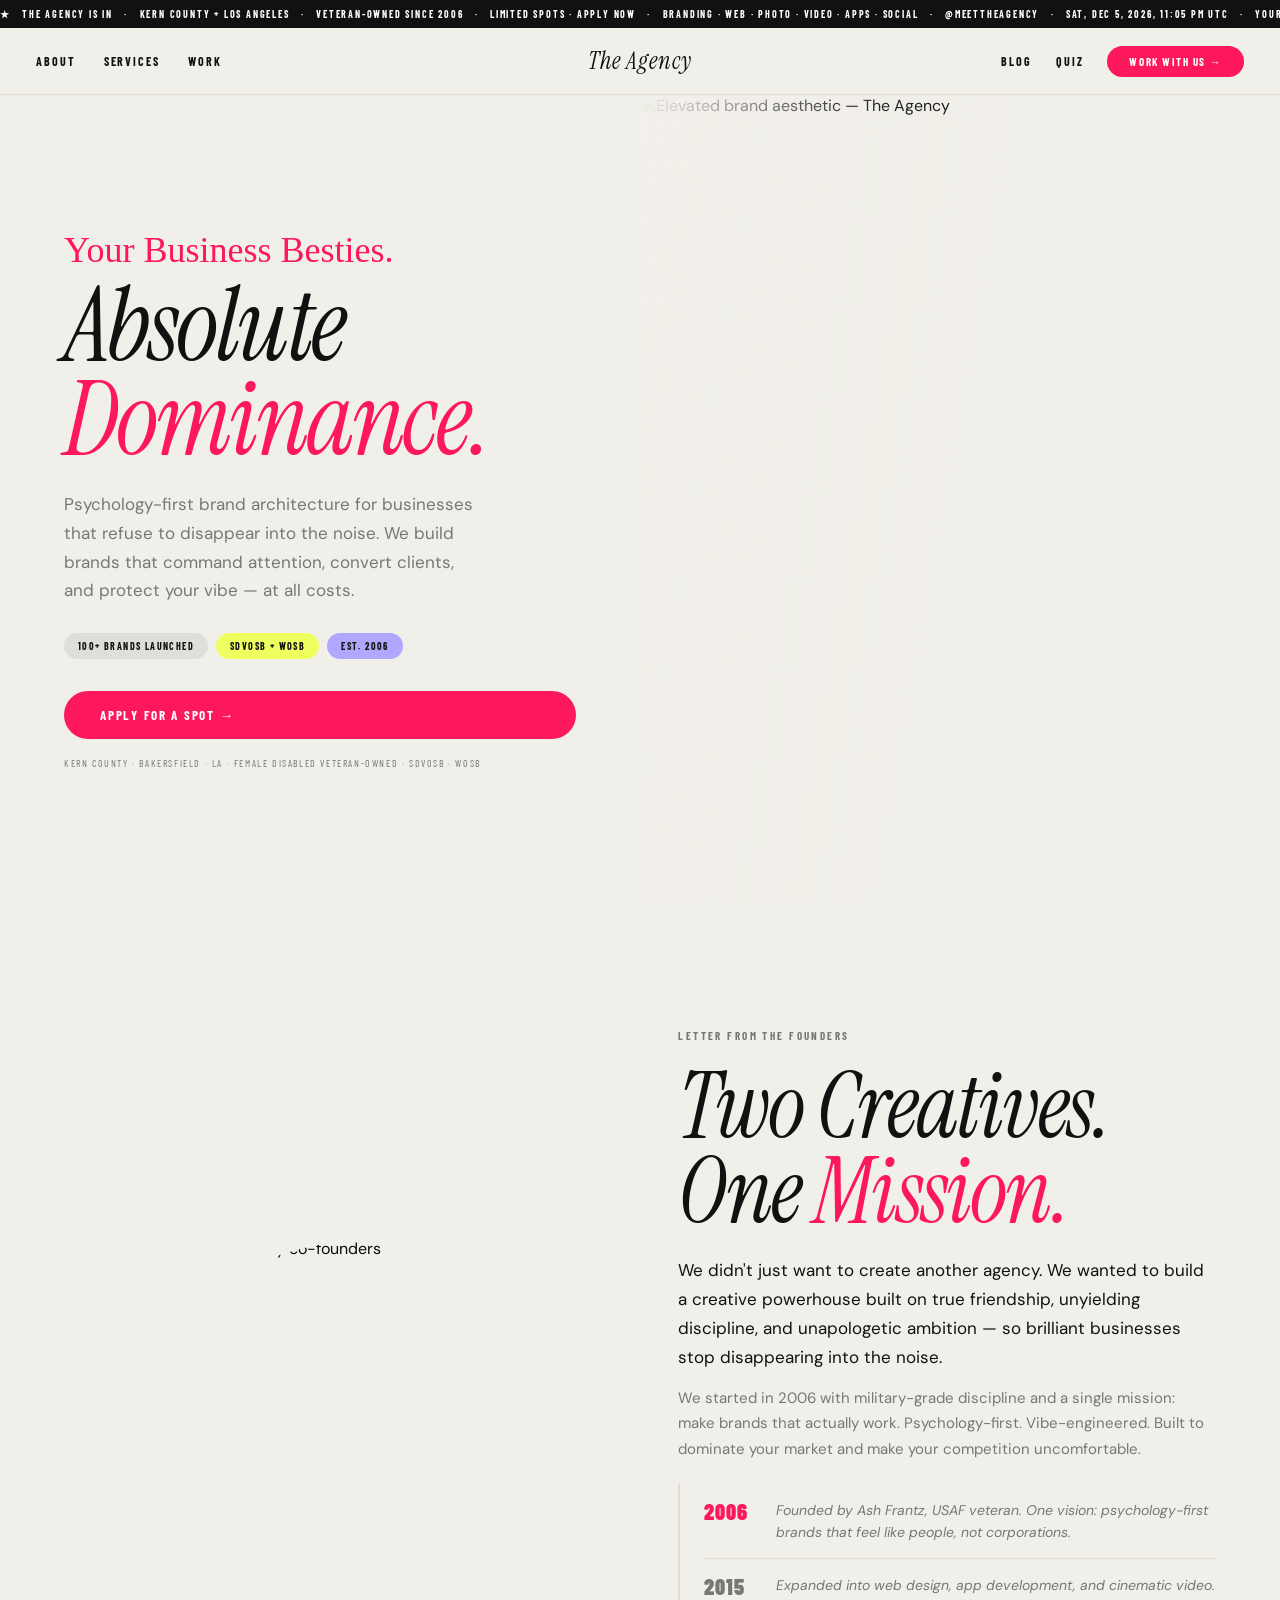
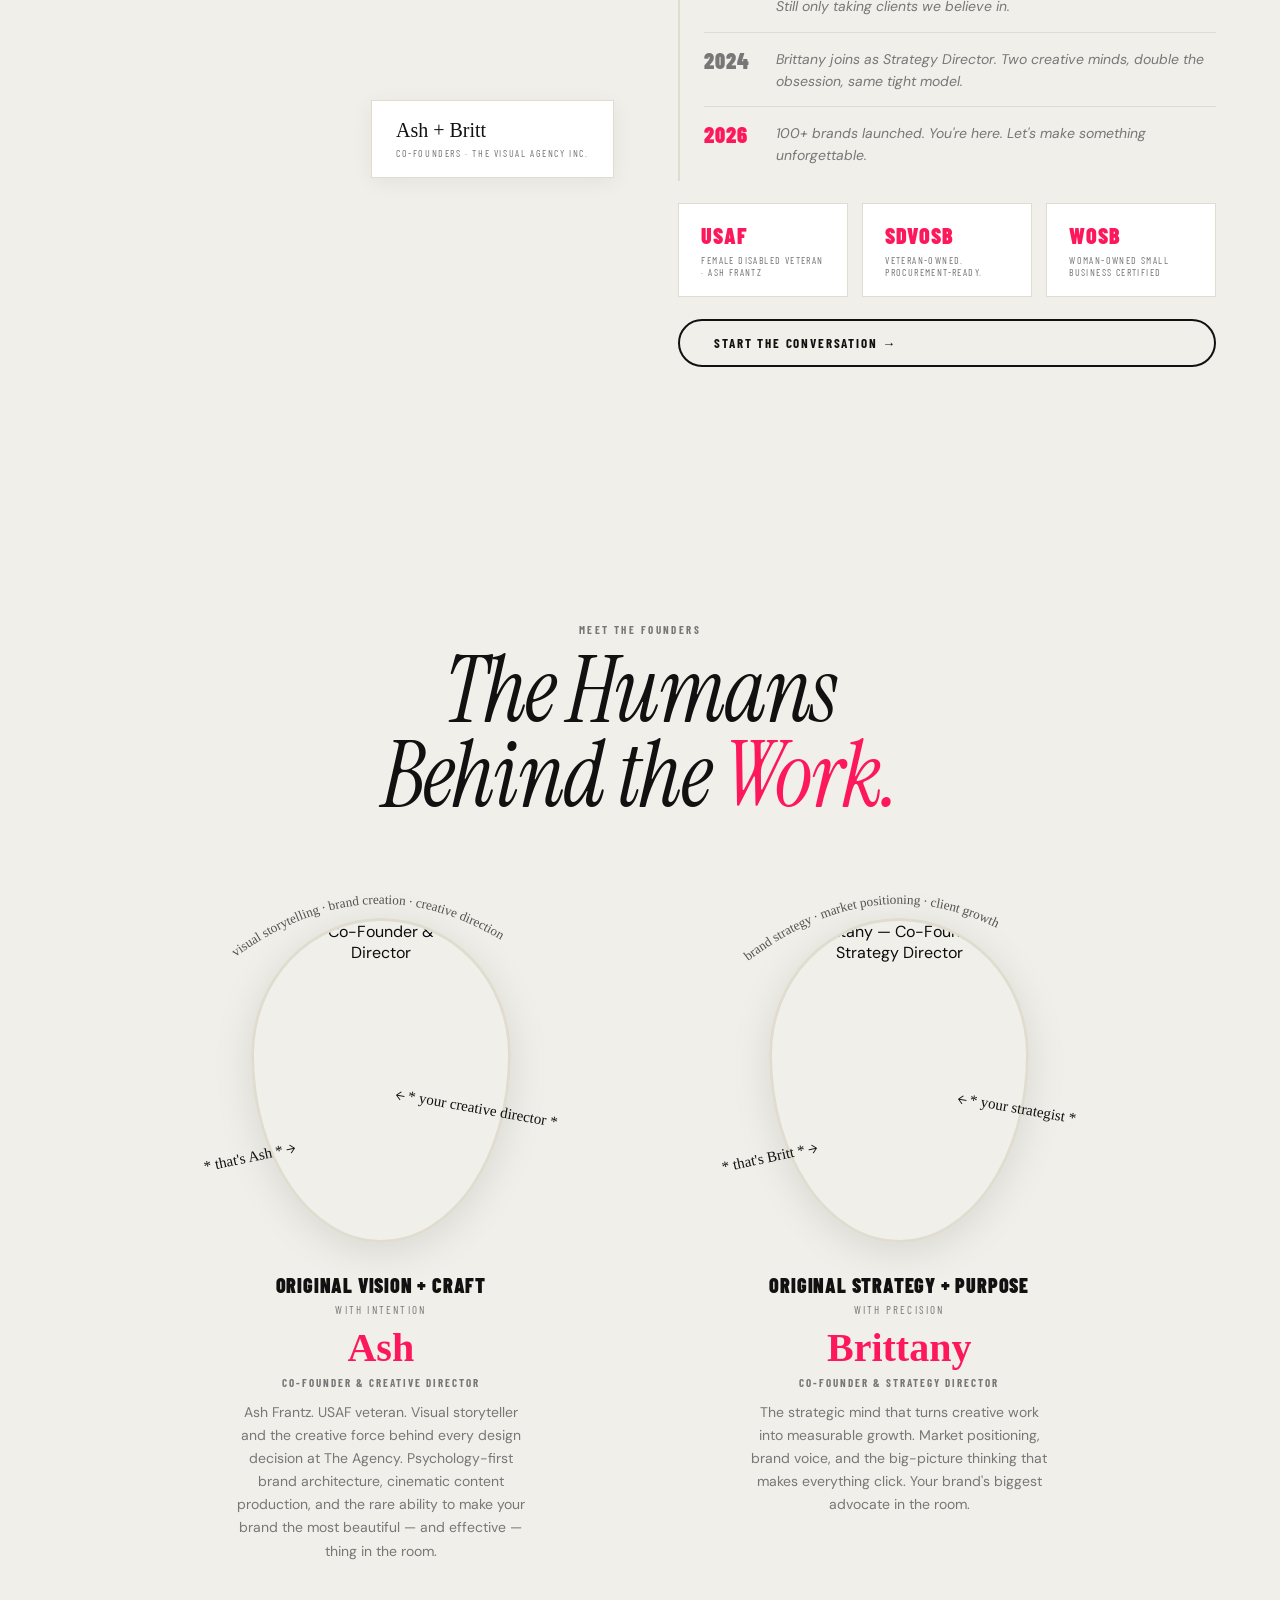
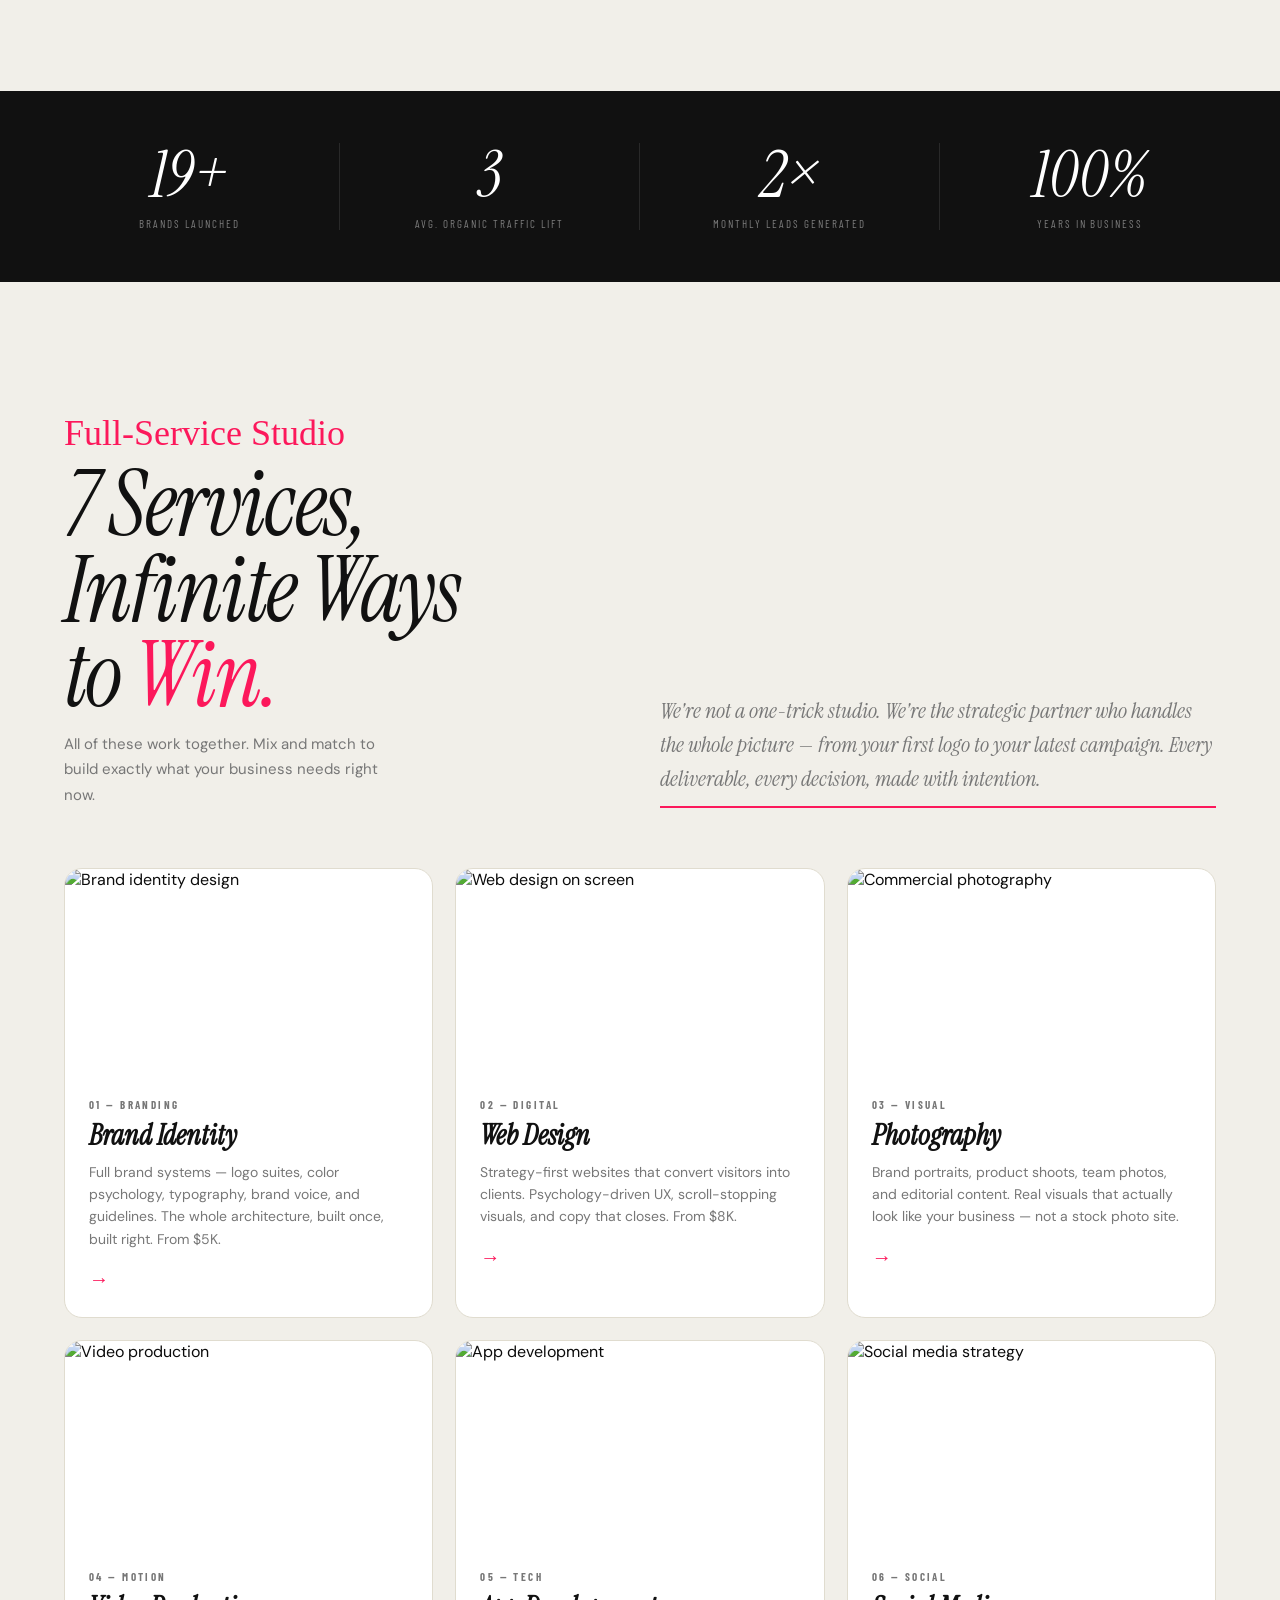
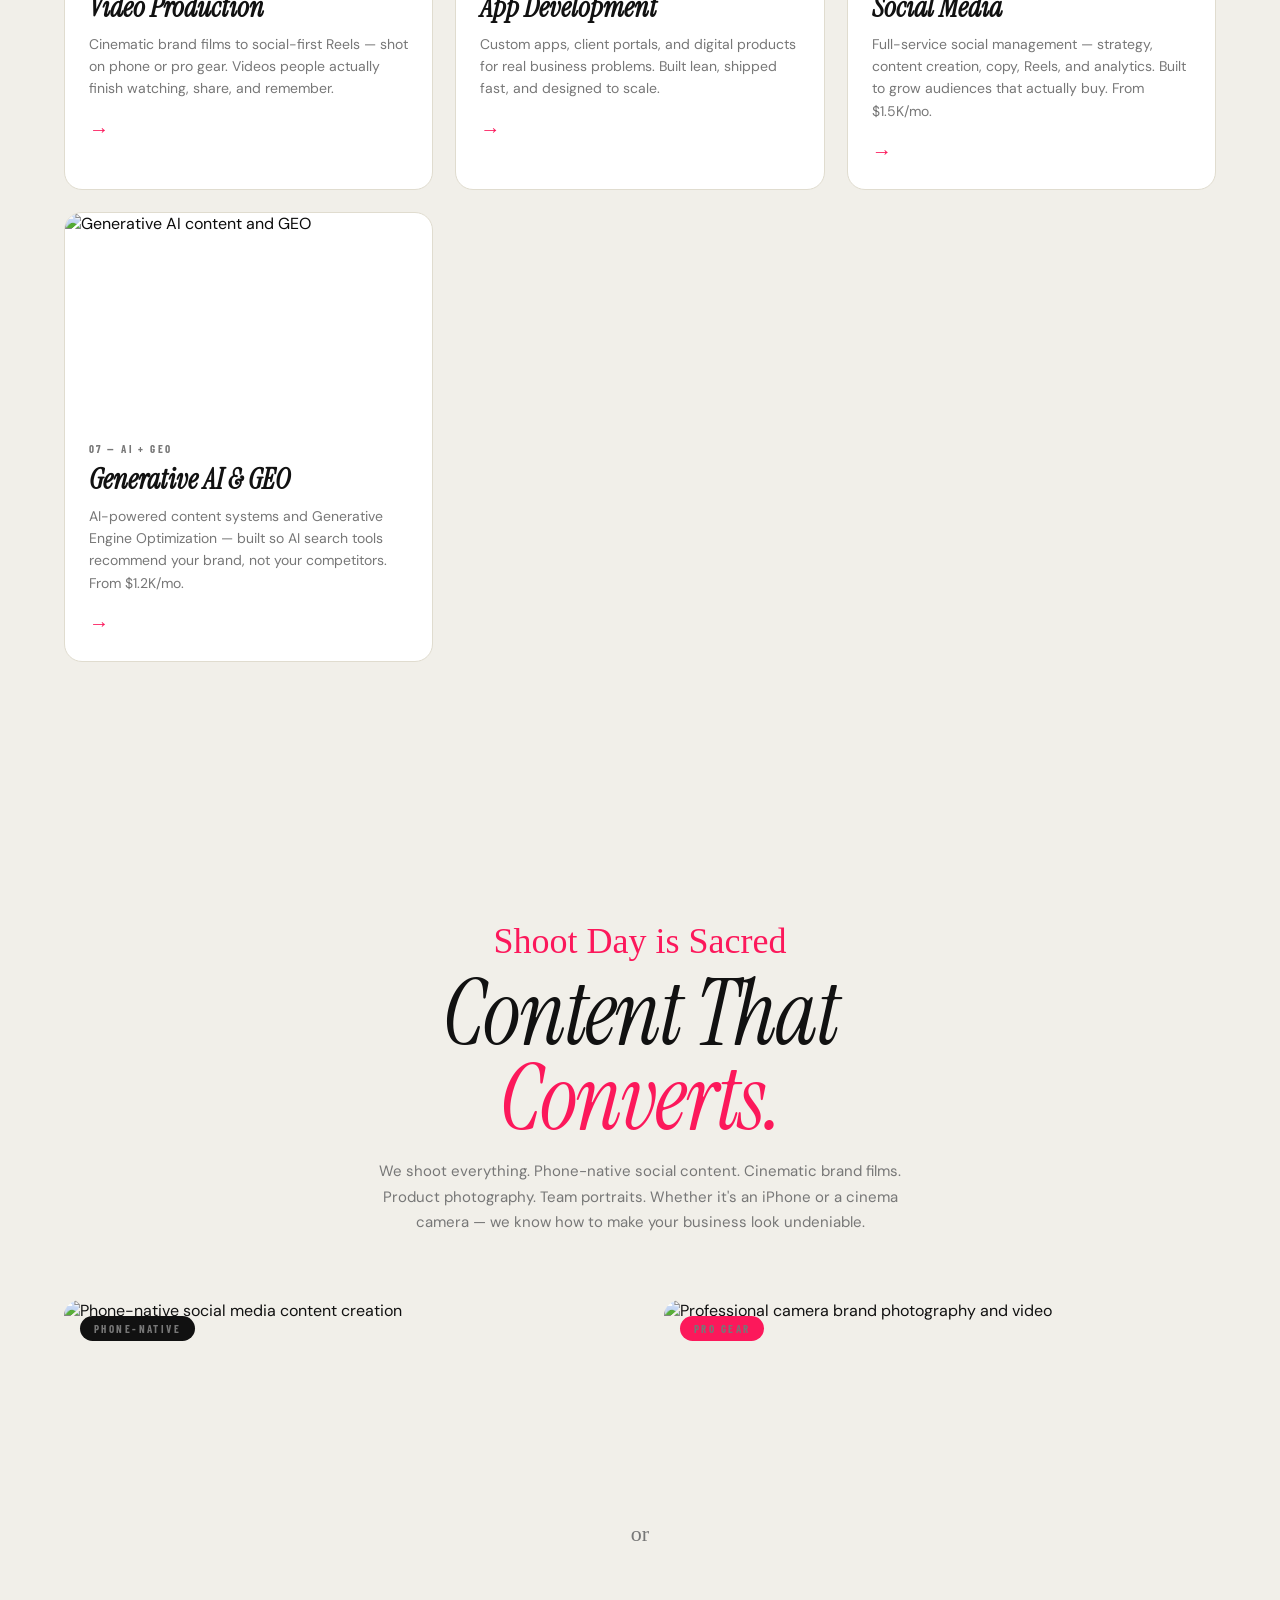
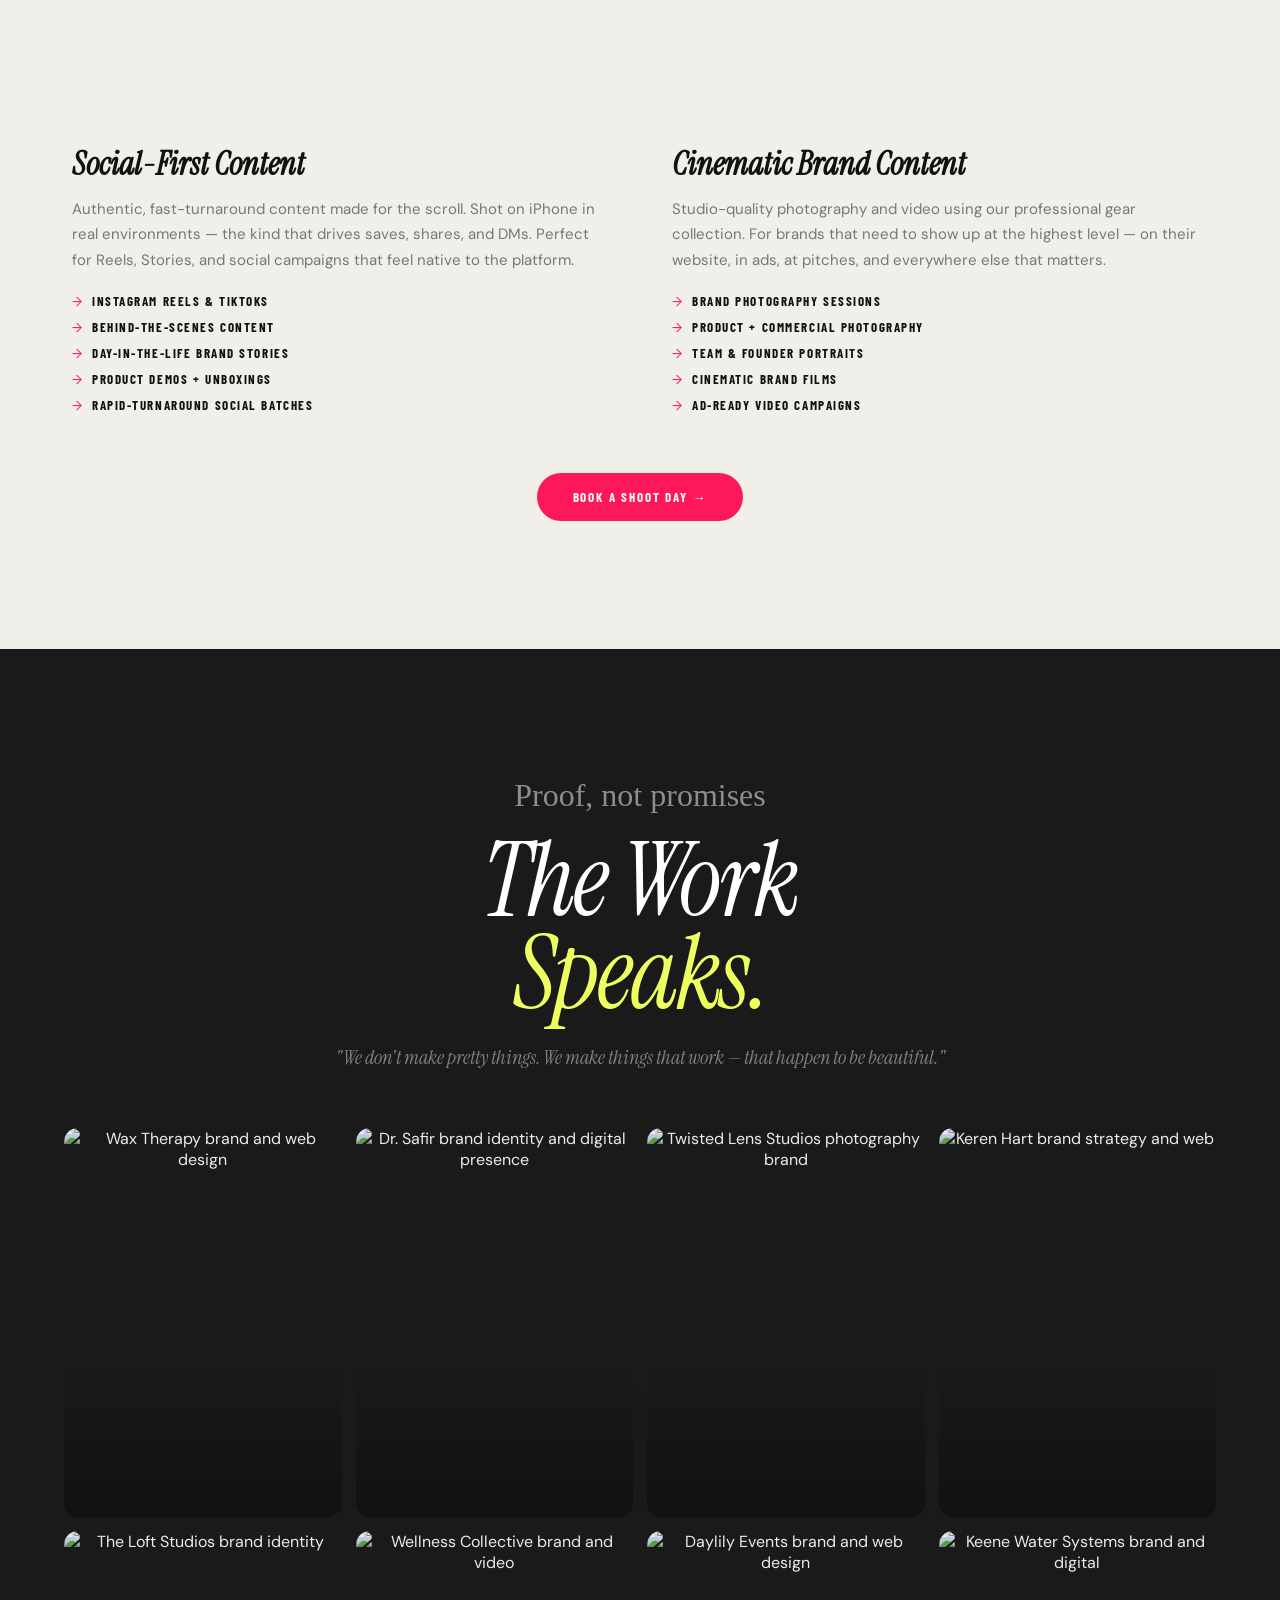
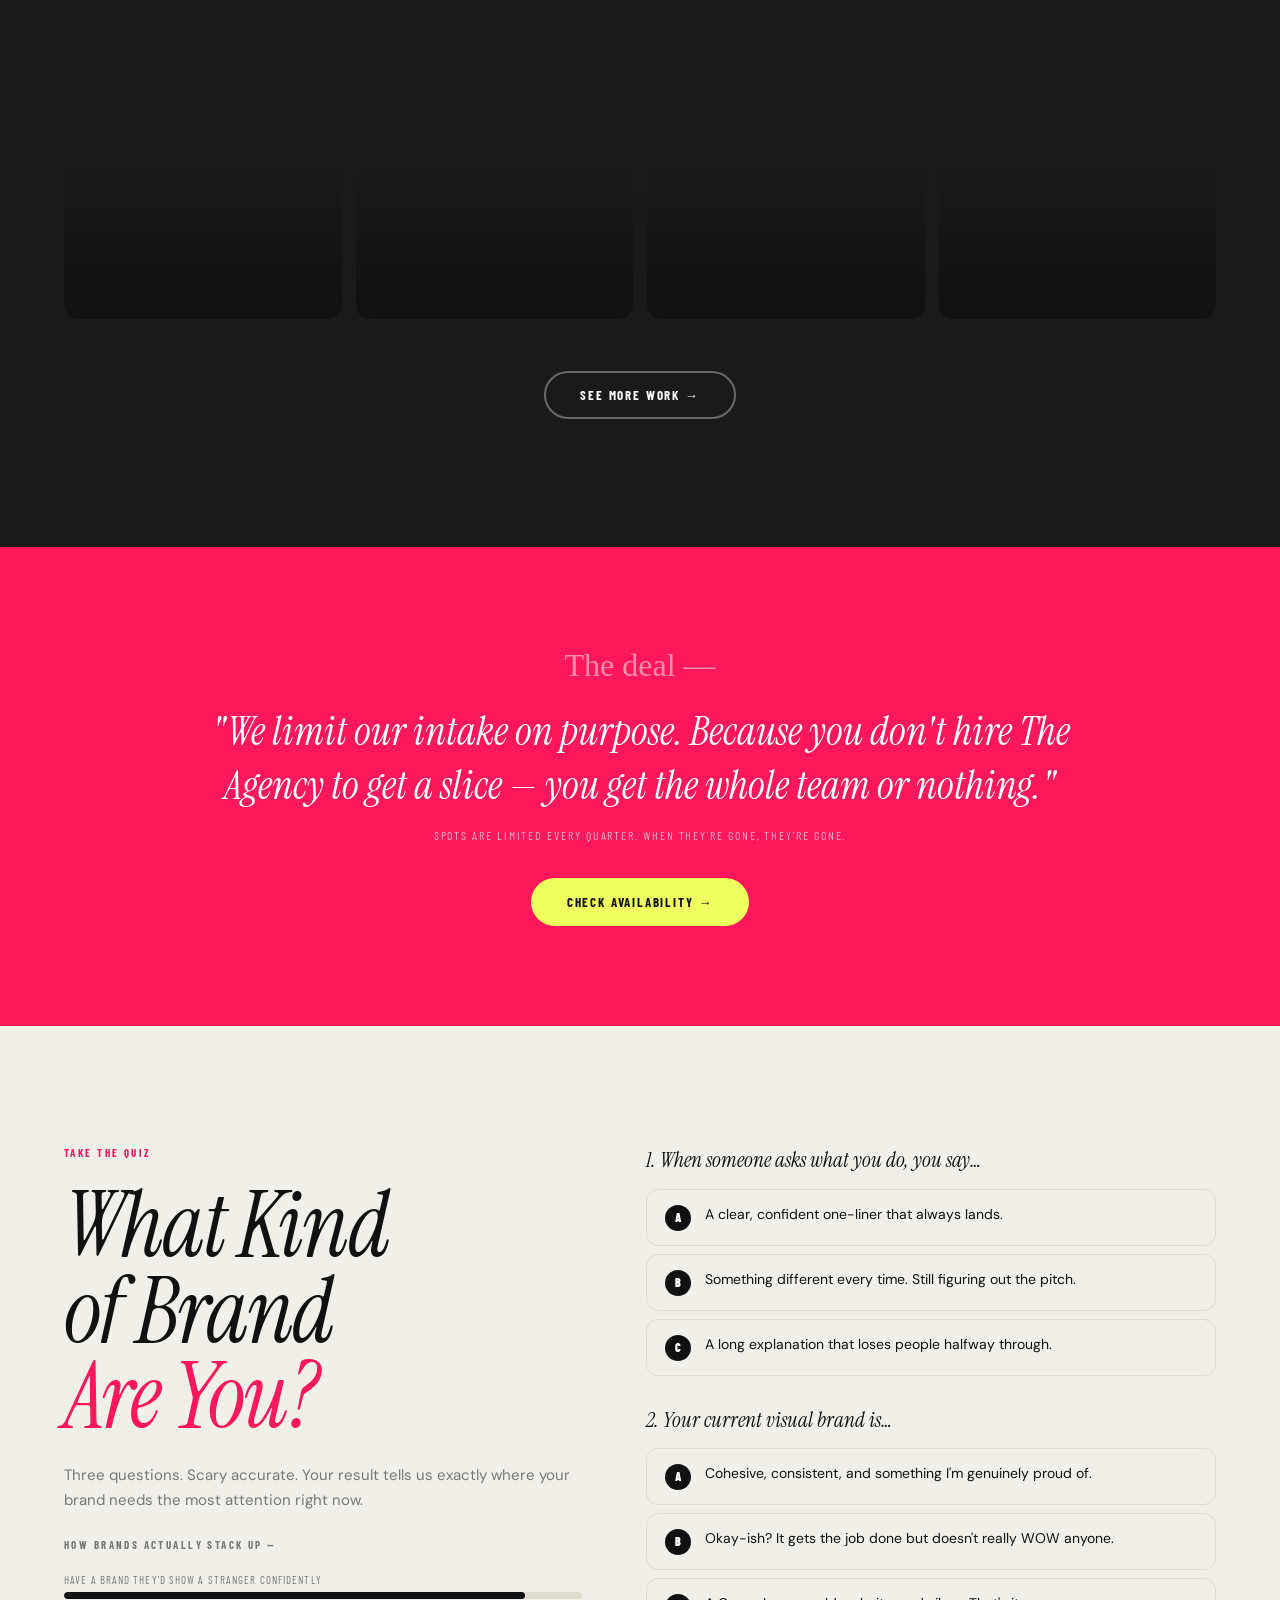
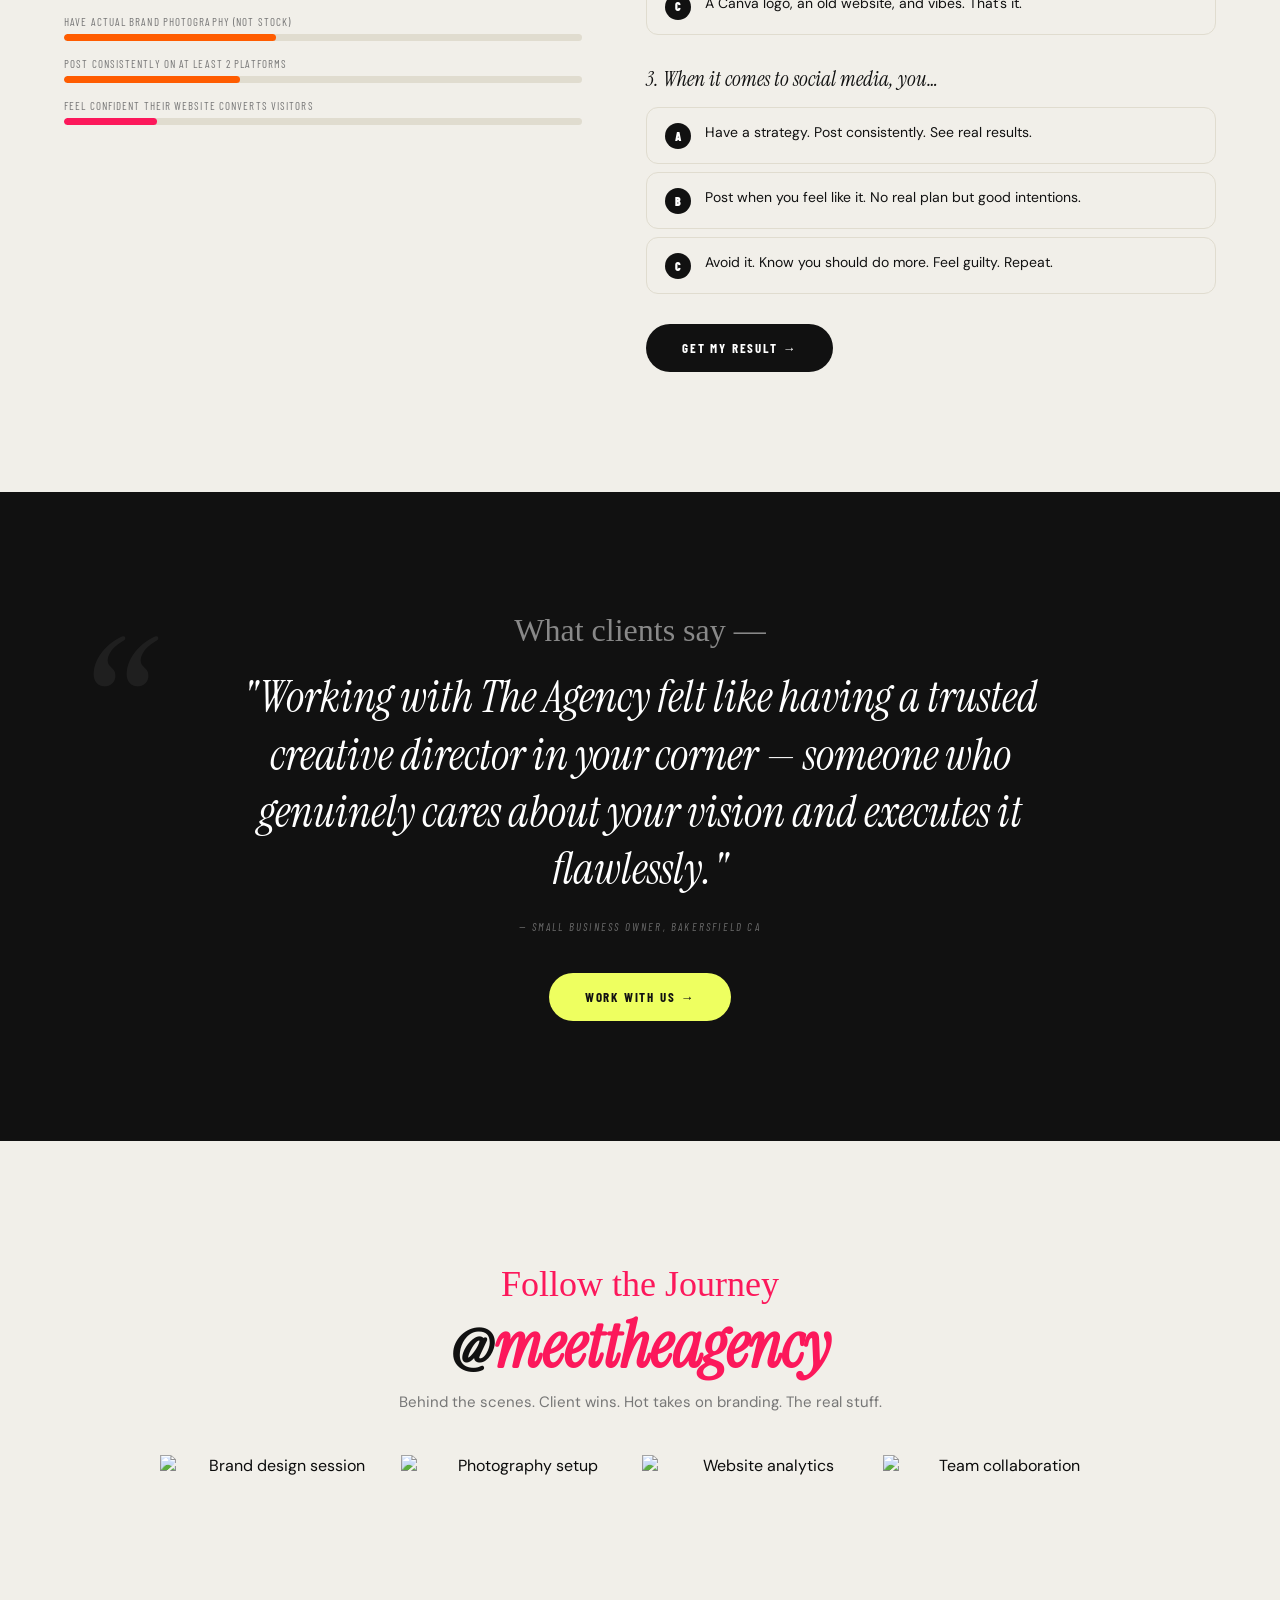
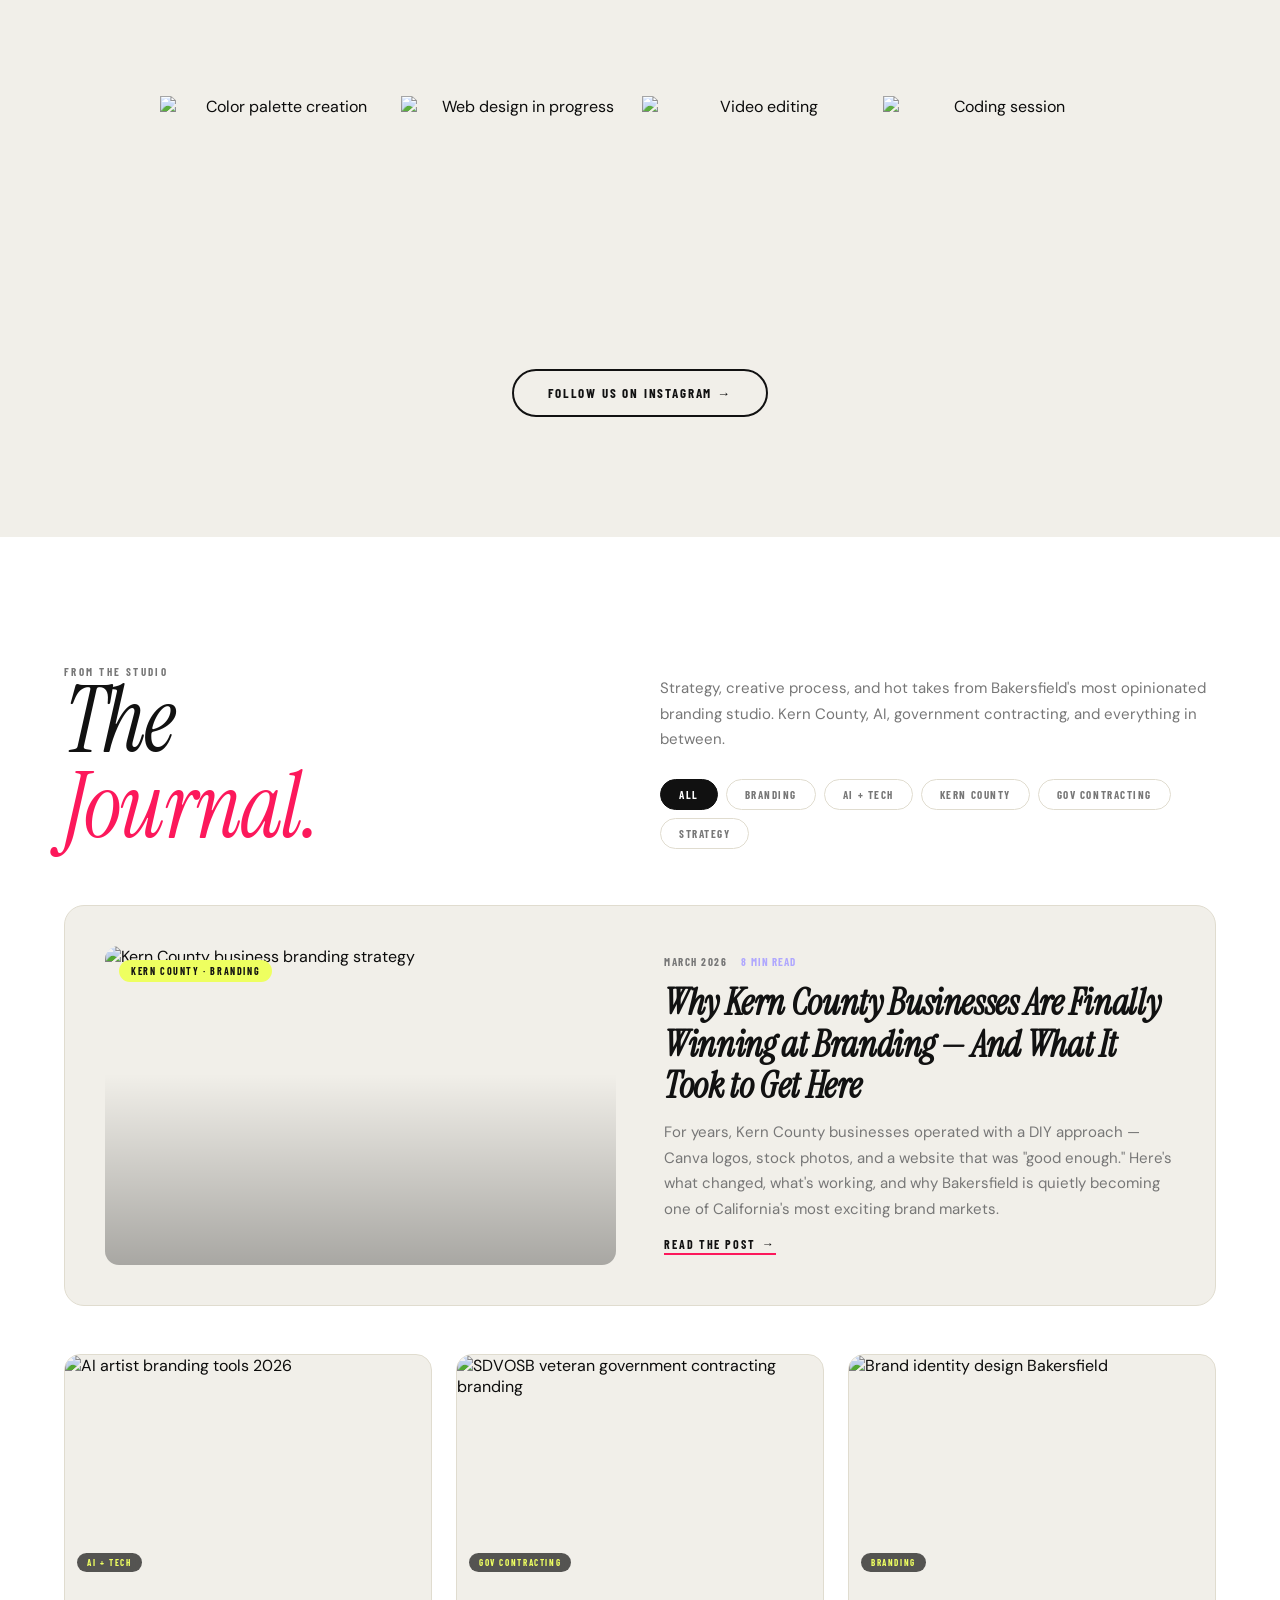
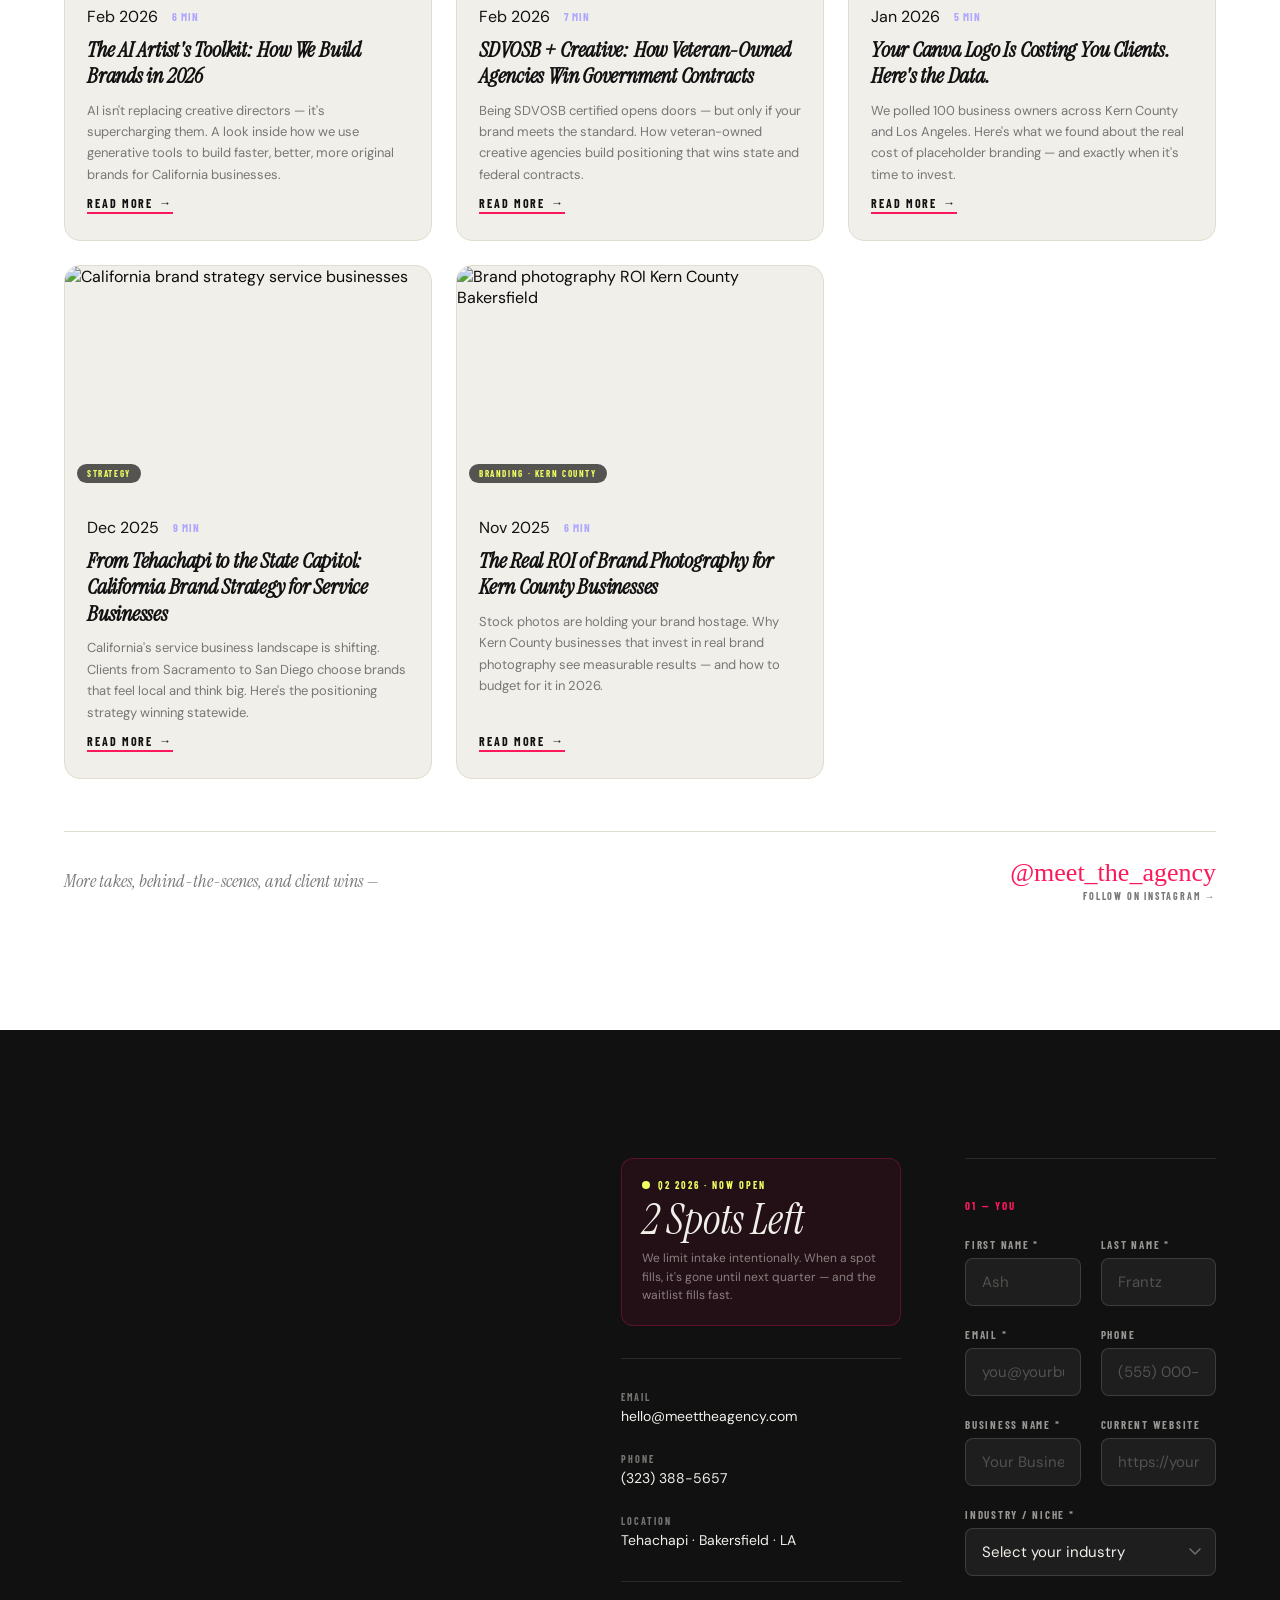
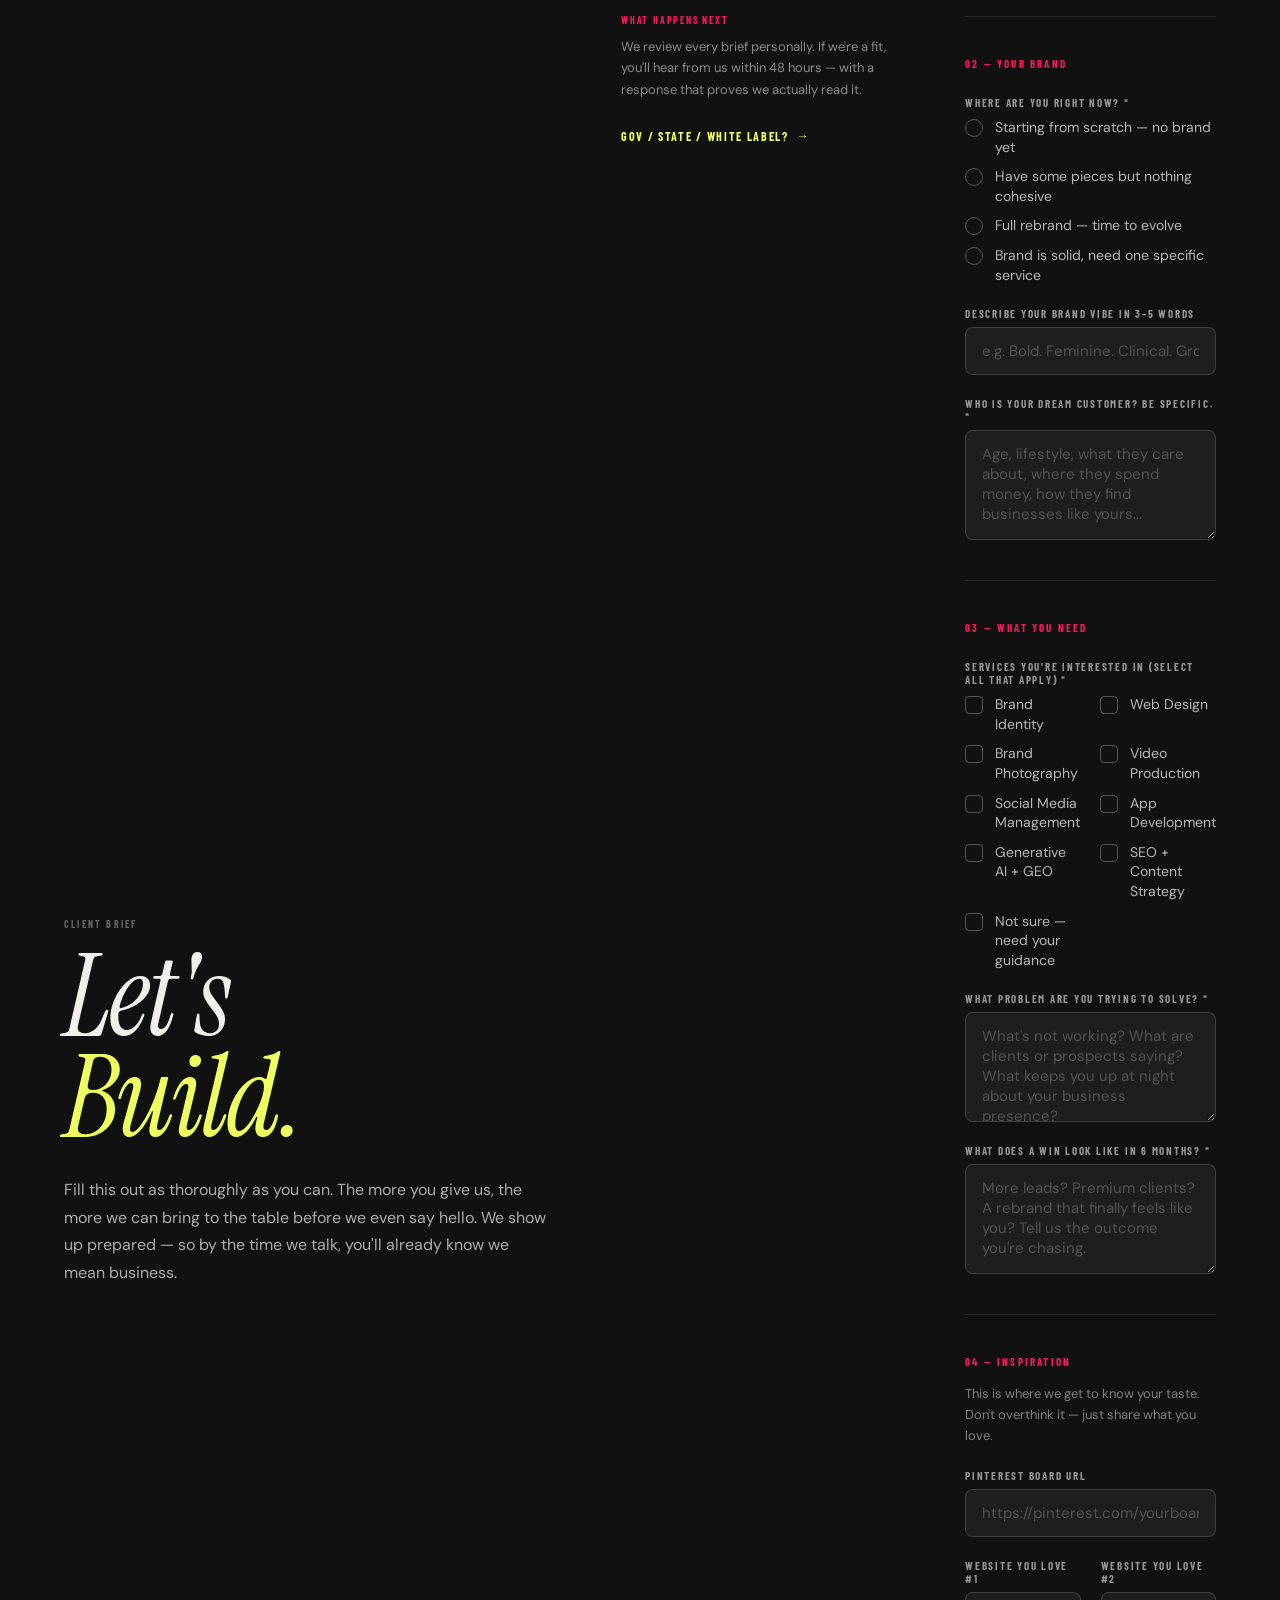
==== new-project/index.html @ 6e323f40 "Add client brief form, gov/partnership form, availability FOMO block - Full client brief form (5 sec" ====
<!DOCTYPE html>
<html lang="en">

<head>
    <meta charset="UTF-8">
    <meta name="viewport" content="width=device-width, initial-scale=1.0">
    <meta name="description"
        content="Bakersfield's top branding & marketing agency. Brand strategy, logo design, web design, SEO, AI content, social media & commercial photography for Kern County businesses. Female disabled veteran-owned.">
    <meta name="keywords"
        content="marketing agency Bakersfield, branding agency Bakersfield, web design Bakersfield, logo design Bakersfield, social media marketing Bakersfield, SEO company Bakersfield, AI marketing agency California, brand strategy consultant California, veteran owned business California, female veteran owned business Bakersfield">
    <meta name="author" content="The Agency Studio">
    <meta name="robots" content="index, follow, max-snippet:-1, max-image-preview:large, max-video-preview:-1">
    <meta name="theme-color" content="#FC185B">
    <meta name="geo.region" content="US-CA">
    <meta name="geo.placename" content="Bakersfield, California">
    <meta name="geo.position" content="35.1298;-118.4490">
    <meta name="ICBM" content="35.1298, -118.4490">
    <meta name="DC.title" content="The Agency - Branding & Marketing Agency Bakersfield Kern County CA">
    <meta name="DC.creator" content="The Visual Agency Inc.">
    <meta name="DC.subject" content="Branding, Marketing, Web Design, SEO, Photography, Video, App Development">
    <meta name="apple-mobile-web-app-capable" content="yes">
    <meta name="apple-mobile-web-app-status-bar-style" content="black-translucent">
    <meta name="format-detection" content="telephone=no">
    <link rel="canonical" href="https://meettheagency.com/">

    <!-- OPEN GRAPH -->
    <meta property="og:type" content="website">
    <meta property="og:title" content="The Agency | Bakersfield's #1 Branding, AI Marketing & Web Design Studio">
    <meta property="og:description"
        content="Bakersfield's premier branding agency. Brand strategy, web design, AI content, SEO & commercial production for Kern County businesses. Female disabled veteran-owned.">
    <meta property="og:url" content="https://meettheagency.com/">
    <meta property="og:image" content="https://meettheagency.com/images/social_ad.png">
    <meta property="og:site_name" content="The Agency">

    <!-- TWITTER -->
    <meta name="twitter:card" content="summary_large_image">
    <meta name="twitter:title" content="The Agency — Elite Brand Strategy & Dominance">
    <meta name="twitter:description"
        content="Bakersfield & Kern County's #1 branding agency. Brand strategy, web design, AI content & SEO. Female disabled veteran-owned.">
    <meta name="twitter:image" content="https://meettheagency.com/images/social_ad.png">

    <title>The Agency | Branding & Marketing Agency Bakersfield CA | Web Design, SEO & AI Content</title>

    <!-- LOCAL BUSINESS SCHEMA -->
    <script type="application/ld+json">
{"@context":"https://schema.org","@type":"MarketingAgency","name":"The Agency","url":"https://meettheagency.com/","logo":"https://meettheagency.com/images/social_ad.png","description":"An elite branding, creative marketing agency in Bakersfield. Female-veteran owned by AI artists and programmers.","telephone":"(323)388-5657","address":{"@type":"PostalAddress","addressLocality":"Tehachapi/Bakersfield","addressRegion":"CA","addressCountry":"US"},"areaServed":["Kern County","Bakersfield","Tehachapi","Los Angeles","Nationwide"],"priceRange":"$$$$","founder":[{"@type":"Person","name":"Ash","jobTitle":"Co-Founder & Creative Director"},{"@type":"Person","name":"Brittany","jobTitle":"Co-Founder & Strategy Director"}],"slogan":"Your Business Besties. Absolute Dominance.","foundingDate":"2006","sameAs":["https://www.instagram.com/meettheagency/"]}
</script>
    <!-- FAQ SCHEMA -->
    <script type="application/ld+json">
{"@context":"https://schema.org","@type":"FAQPage","mainEntity":[{"@type":"Question","name":"What does a branding agency in Bakersfield actually do?","acceptedAnswer":{"@type":"Answer","text":"A full-service branding agency like The Agency builds your complete market identity — logo, visual system, website, content, and SEO strategy — all designed to command attention and convert clients."}},{"@type":"Question","name":"Is The Agency a female and veteran-owned business?","acceptedAnswer":{"@type":"Answer","text":"Yes. The Agency is proudly female-owned and disabled veteran-owned, based in Tehachapi and Bakersfield, California."}},{"@type":"Question","name":"How much does a branding agency cost in Bakersfield?","acceptedAnswer":{"@type":"Answer","text":"The Agency offers project-based engagements and monthly retainers. A full brand identity system typically ranges from $8K–$25K depending on scope."}}]}
</script>
    <!-- SERVICE SCHEMA -->
    <script type="application/ld+json">
{"@context":"https://schema.org","@type":"Service","serviceType":["Brand Identity Design","Web Design","Social Media Marketing","Commercial Photography","Video Production","App Development"],"provider":{"@type":"MarketingAgency","name":"The Agency","url":"https://meettheagency.com/"},"areaServed":[{"@type":"City","name":"Bakersfield"},{"@type":"City","name":"Tehachapi"},{"@type":"City","name":"Los Angeles"},{"@type":"AdministrativeArea","name":"Kern County"},{"@type":"State","name":"California"}],"description":"Full-service branding, web design, photography, video production, app development, and social media marketing for Kern County, Bakersfield, and Los Angeles businesses."}
</script>

    <!-- FONTS -->
    <link rel="preconnect" href="https://fonts.googleapis.com">
    <link rel="preconnect" href="https://fonts.gstatic.com" crossorigin>
    <link rel="preconnect" href="https://images.unsplash.com">
    <link rel="dns-prefetch" href="https://www.instagram.com">
    <link
        href="https://fonts.googleapis.com/css2?family=Instrument+Serif:ital@0;1&family=Homemade+Apple&family=Barlow+Condensed:wght@400;700;900&family=DM+Sans:ital,wght@0,300;0,400;0,500;1,300&display=swap"
        rel="stylesheet">

    <link rel="stylesheet" href="styles.css">
</head>

<body>
    <div class="wipe" id="wipe"></div>

    <!-- ══ NAV ══ -->
    <nav class="nav" id="nav">
        <div class="nav-ticker">
            <span class="nav-ticker-inner">★ &nbsp; THE AGENCY IS IN &nbsp; · &nbsp; KERN COUNTY + LOS ANGELES &nbsp; · &nbsp; VETERAN-OWNED SINCE 2006 &nbsp; · &nbsp; LIMITED SPOTS · APPLY NOW &nbsp; · &nbsp; BRANDING · WEB · PHOTO · VIDEO · APPS · SOCIAL &nbsp; · &nbsp; @MEETTHEAGENCY &nbsp; · &nbsp; <span id="live-datetime">...</span> &nbsp; · &nbsp; YOUR BRAND DESERVES THIS &nbsp; · &nbsp; ★ &nbsp; THE AGENCY IS IN &nbsp; · &nbsp; KERN COUNTY + LOS ANGELES &nbsp; · &nbsp; VETERAN-OWNED SINCE 2006 &nbsp; · &nbsp; LIMITED SPOTS · APPLY NOW &nbsp; · &nbsp; BRANDING · WEB · PHOTO · VIDEO · APPS · SOCIAL &nbsp; · &nbsp; @MEETTHEAGENCY &nbsp; · &nbsp; <span class="live-datetime-2">...</span> &nbsp; · &nbsp; YOUR BRAND DESERVES THIS &nbsp; ·</span>
        </div>
        <div class="nav-inner">
            <nav class="nav-L" aria-label="Main navigation left">
                <a href="#about">About</a>
                <a href="#services">Services</a>
                <a href="#work">Work</a>
            </nav>
            <a href="#home" class="nav-logo">The Agency</a>
            <div class="nav-R">
                <a href="#blog">Blog</a>
                <a href="#quiz">Quiz</a>
                <a href="#contact" class="nav-cta">Work With Us →</a>
            </div>
        </div>
    </nav>

    <!-- ══ HERO ══ -->
    <section class="hero" id="home">
        <div class="hero-content">
            <span class="script-tag rv">Your Business Besties.</span>
            <h1 class="hero-hed rv d1">Absolute<br><em>Dominance.</em></h1>
            <p class="hero-sub rv d2">Psychology-first brand architecture for businesses that refuse to disappear into
                the noise. We build brands that command attention, convert clients, and protect your vibe — at all
                costs.</p>
            <div class="hero-pills rv d3">
                <span class="pill">100+ Brands Launched</span>
                <span class="pill pill-lime">SDVOSB + WOSB</span>
                <span class="pill pill-lav">Est. 2006</span>
            </div>
            <a href="#contact" class="btn-pk rv d4">Apply for a Spot →</a>
            <div class="hero-byline rv d5">Kern County · Bakersfield · LA · Female Disabled Veteran-Owned · SDVOSB · WOSB</div>
        </div>
        <div class="hero-media">
            <img src="https://images.unsplash.com/photo-1618005182384-a83a8bd57fbe?w=1100&h=1100&fit=crop"
                alt="Elevated brand aesthetic — The Agency" loading="eager" fetchpriority="high">
            <div class="hero-media-overlay"></div>
        </div>
    </section>

    <!-- ══ ABOUT ══ -->
    <section class="about" id="about">
        <div class="about-img">
            <div class="about-blob">
                <img src="https://images.unsplash.com/photo-1522202176988-66273c2fd55f?w=800&h=800&fit=crop"
                    alt="Ash and Britt — The Agency co-founders" loading="lazy">
            </div>
            <div class="about-caption">
                <span class="about-caption-name">Ash + Britt</span>
                <span class="about-caption-role">Co-Founders · The Visual Agency Inc.</span>
            </div>
        </div>
        <div class="about-text">
            <span class="barlow-tag rv">Letter from the Founders</span>
            <h2 class="section-hed rv d1">Two Creatives.<br>One <em>Mission.</em></h2>
            <div class="about-body rv d2">
                <p class="body-lead">We didn't just want to create another agency. We wanted to build a creative
                    powerhouse built on true friendship, unyielding discipline, and unapologetic ambition — so
                    brilliant businesses stop disappearing into the noise.</p>
                <p class="body-text">We started in 2006 with military-grade discipline and a single mission: make
                    brands that actually work. Psychology-first. Vibe-engineered. Built to dominate your market and
                    make your competition uncomfortable.</p>
            </div>

            <div class="timeline rv d3">
                <div class="tl-item">
                    <span class="tl-year pk">2006</span>
                    <span class="tl-desc">Founded by Ash Frantz, USAF veteran. One vision: psychology-first brands
                        that feel like people, not corporations.</span>
                </div>
                <div class="tl-item">
                    <span class="tl-year">2015</span>
                    <span class="tl-desc">Expanded into web design, app development, and cinematic video. Still
                        only taking clients we believe in.</span>
                </div>
                <div class="tl-item">
                    <span class="tl-year">2024</span>
                    <span class="tl-desc">Brittany joins as Strategy Director. Two creative minds, double the
                        obsession, same tight model.</span>
                </div>
                <div class="tl-item">
                    <span class="tl-year pk">2026</span>
                    <span class="tl-desc">100+ brands launched. You're here. Let's make something unforgettable.</span>
                </div>
            </div>

            <div class="about-creds rv d4">
                <div class="cred-badge">
                    <div class="cred-top">USAF</div>
                    <div class="cred-label">Female Disabled Veteran · Ash Frantz</div>
                </div>
                <div class="cred-badge">
                    <div class="cred-top">SDVOSB</div>
                    <div class="cred-label">Veteran-Owned. Procurement-Ready.</div>
                </div>
                <div class="cred-badge">
                    <div class="cred-top">WOSB</div>
                    <div class="cred-label">Woman-Owned Small Business Certified</div>
                </div>
            </div>

            <a href="#contact" class="btn-outline rv d5">Start the Conversation →</a>
        </div>
    </section>

    <!-- ══ FOUNDERS ══ -->
    <section class="founders" id="founders">
        <div class="founders-intro">
            <span class="barlow-tag rv">Meet the Founders</span>
            <h2 class="section-hed rv d1">The Humans<br>Behind the <em>Work.</em></h2>
        </div>
        <div class="founders-grid">

            <!-- ASH -->
            <div class="founder-card rv d1">
                <div class="founder-photo-wrap">
                    <!-- Curved arc text -->
                    <svg class="founder-arc" viewBox="0 0 320 100" aria-hidden="true">
                        <path id="ash-arc" d="M 10,90 Q 160,-30 310,90" fill="none"/>
                        <text font-family="Homemade Apple, cursive" font-size="12.5" fill="#111111" opacity=".7">
                            <textPath href="#ash-arc" startOffset="5%">visual storytelling · brand creation · creative direction</textPath>
                        </text>
                    </svg>
                    <!-- Oval photo -->
                    <div class="founder-oval">
                        <img src="https://images.unsplash.com/photo-1531746020798-e6953c6e8e04?w=480&h=600&fit=crop&facepad=2"
                            alt="Ash — Co-Founder & Creative Director" loading="lazy">
                    </div>
                    <!-- Floating annotations -->
                    <span class="f-ann f-ann-left">* that's Ash *</span>
                    <span class="f-ann f-ann-right">* your creative director *</span>
                </div>
                <div class="founder-info">
                    <div class="founder-tagline">ORIGINAL VISION + CRAFT</div>
                    <div class="founder-tagline-sub">with intention</div>
                    <h3 class="founder-name">Ash</h3>
                    <div class="founder-role">Co-Founder & Creative Director</div>
                    <p class="founder-bio">Ash Frantz. USAF veteran. Visual storyteller and the creative force behind
                        every design decision at The Agency. Psychology-first brand architecture,
                        cinematic content production, and the rare ability to make your brand the most
                        beautiful — and effective — thing in the room.</p>
                </div>
            </div>

            <!-- BRITTANY -->
            <div class="founder-card rv d2">
                <div class="founder-photo-wrap">
                    <!-- Curved arc text -->
                    <svg class="founder-arc" viewBox="0 0 320 100" aria-hidden="true">
                        <path id="britt-arc" d="M 10,90 Q 160,-30 310,90" fill="none"/>
                        <text font-family="Homemade Apple, cursive" font-size="12.5" fill="#111111" opacity=".7">
                            <textPath href="#britt-arc" startOffset="3%">brand strategy · market positioning · client growth</textPath>
                        </text>
                    </svg>
                    <!-- Oval photo -->
                    <div class="founder-oval">
                        <img src="https://images.unsplash.com/photo-1494790108377-be9c29b29330?w=480&h=600&fit=crop&facepad=2"
                            alt="Brittany — Co-Founder & Strategy Director" loading="lazy">
                    </div>
                    <!-- Floating annotations -->
                    <span class="f-ann f-ann-left">* that's Britt *</span>
                    <span class="f-ann f-ann-right">* your strategist *</span>
                </div>
                <div class="founder-info">
                    <div class="founder-tagline">ORIGINAL STRATEGY + PURPOSE</div>
                    <div class="founder-tagline-sub">with precision</div>
                    <h3 class="founder-name">Brittany</h3>
                    <div class="founder-role">Co-Founder & Strategy Director</div>
                    <p class="founder-bio">The strategic mind that turns creative work into measurable growth. Market
                        positioning, brand voice, and the big-picture thinking that makes everything click. Your brand's
                        biggest advocate in the room.</p>
                </div>
            </div>

        </div>
    </section>

    <!-- ══ STATS BAND ══ -->
    <div class="stats-band">
        <div class="stat">
            <div class="stat-n" data-count="100">100<sup>+</sup></div>
            <div class="stat-l">Brands Launched</div>
        </div>
        <div class="stat">
            <div class="stat-n">400<sup>%</sup></div>
            <div class="stat-l">Avg. Organic Traffic Lift</div>
        </div>
        <div class="stat">
            <div class="stat-n">5K<sup>+</sup></div>
            <div class="stat-l">Monthly Leads Generated</div>
        </div>
        <div class="stat">
            <div class="stat-n">19<sup>+</sup></div>
            <div class="stat-l">Years in Business</div>
        </div>
    </div>

    <!-- ══ SERVICES ══ -->
    <section class="services" id="services">
        <div class="services-hdr">
            <div>
                <span class="script-tag rv">Full-Service Studio</span>
                <h2 class="section-hed rv d1">7 Services,<br>Infinite Ways<br>to <em>Win.</em></h2>
                <p class="body-text rv d2" style="max-width:320px;margin-top:14px;">All of these work together. Mix and
                    match to build exactly what your business needs right now.</p>
            </div>
            <p class="services-pull rv">We're not a one-trick studio. We're the strategic partner who handles the whole
                picture — from your first logo to your latest campaign. Every deliverable, every decision, made with
                intention.</p>
        </div>
        <div class="svc-grid">
            <div class="svc-card rv">
                <div class="svc-img"><img
                        src="https://images.unsplash.com/photo-1626785774573-4b799315345d?w=600&h=340&fit=crop"
                        alt="Brand identity design" loading="lazy"></div>
                <div class="svc-body">
                    <span class="svc-n barlow-tag">01 — Branding</span>
                    <h3 class="svc-name">Brand Identity</h3>
                    <p class="svc-desc">Full brand systems — logo suites, color psychology, typography, brand voice, and guidelines. The whole architecture, built once, built right. From $5K.</p>
                    <span class="svc-arrow">→</span>
                </div>
            </div>
            <div class="svc-card rv d1">
                <div class="svc-img"><img
                        src="https://images.unsplash.com/photo-1547658719-da2b51169166?w=600&h=340&fit=crop"
                        alt="Web design on screen" loading="lazy"></div>
                <div class="svc-body">
                    <span class="svc-n barlow-tag">02 — Digital</span>
                    <h3 class="svc-name">Web Design</h3>
                    <p class="svc-desc">Strategy-first websites that convert visitors into clients. Psychology-driven UX, scroll-stopping visuals, and copy that closes. From $8K.</p>
                    <span class="svc-arrow">→</span>
                </div>
            </div>
            <div class="svc-card rv d2">
                <div class="svc-img"><img
                        src="https://images.unsplash.com/photo-1542038784456-1ea8e935640e?w=600&h=340&fit=crop"
                        alt="Commercial photography" loading="lazy"></div>
                <div class="svc-body">
                    <span class="svc-n barlow-tag">03 — Visual</span>
                    <h3 class="svc-name">Photography</h3>
                    <p class="svc-desc">Brand portraits, product shoots, team photos, and editorial content. Real visuals that actually look like your business — not a stock photo site.</p>
                    <span class="svc-arrow">→</span>
                </div>
            </div>
            <div class="svc-card rv d3">
                <div class="svc-img"><img
                        src="https://images.unsplash.com/photo-1574717024653-61fd2cf4d44d?w=600&h=340&fit=crop"
                        alt="Video production" loading="lazy"></div>
                <div class="svc-body">
                    <span class="svc-n barlow-tag">04 — Motion</span>
                    <h3 class="svc-name">Video Production</h3>
                    <p class="svc-desc">Cinematic brand films to social-first Reels — shot on phone or pro gear. Videos people actually finish watching, share, and remember.</p>
                    <span class="svc-arrow">→</span>
                </div>
            </div>
            <div class="svc-card rv d4">
                <div class="svc-img"><img
                        src="https://images.unsplash.com/photo-1517694712202-14dd9538aa97?w=600&h=340&fit=crop"
                        alt="App development" loading="lazy"></div>
                <div class="svc-body">
                    <span class="svc-n barlow-tag">05 — Tech</span>
                    <h3 class="svc-name">App Development</h3>
                    <p class="svc-desc">Custom apps, client portals, and digital products for real business problems. Built lean, shipped fast, and designed to scale.</p>
                    <span class="svc-arrow">→</span>
                </div>
            </div>
            <div class="svc-card rv d5">
                <div class="svc-img"><img
                        src="https://images.unsplash.com/photo-1611162616475-46b635cb6868?w=600&h=340&fit=crop"
                        alt="Social media strategy" loading="lazy"></div>
                <div class="svc-body">
                    <span class="svc-n barlow-tag">06 — Social</span>
                    <h3 class="svc-name">Social Media</h3>
                    <p class="svc-desc">Full-service social management — strategy, content creation, copy, Reels, and analytics. Built to grow audiences that actually buy. From $1.5K/mo.</p>
                    <span class="svc-arrow">→</span>
                </div>
            </div>
            <div class="svc-card rv d5" style="grid-column: span 1;">
                <div class="svc-img"><img
                        src="https://images.unsplash.com/photo-1677442135703-1787eea5ce01?w=600&h=340&fit=crop"
                        alt="Generative AI content and GEO" loading="lazy"></div>
                <div class="svc-body">
                    <span class="svc-n barlow-tag">07 — AI + GEO</span>
                    <h3 class="svc-name">Generative AI &amp; GEO</h3>
                    <p class="svc-desc">AI-powered content systems and Generative Engine Optimization — built so AI search tools recommend your brand, not your competitors. From $1.2K/mo.</p>
                    <span class="svc-arrow">→</span>
                </div>
            </div>
        </div>
    </section>

    <!-- ══ PHOTO + VIDEO ══ -->
    <section class="photo-video-sec" id="content-creation">
        <div class="pv-hdr rv">
            <span class="script-tag">Shoot Day is Sacred</span>
            <h2 class="section-hed rv d1">Content That<br><em>Converts.</em></h2>
            <p class="body-text rv d2" style="max-width:540px;margin:18px auto 0;">We shoot everything. Phone-native social content. Cinematic brand films. Product photography. Team portraits. Whether it's an iPhone or a cinema camera — we know how to make your business look undeniable.</p>
        </div>
        <div class="pv-grid">
            <div class="pv-col pv-phone rv">
                <div class="pv-col-img">
                    <img src="https://images.unsplash.com/photo-1611162616475-46b635cb6868?w=700&h=520&fit=crop" alt="Phone-native social media content creation" loading="lazy">
                    <div class="pv-col-badge">
                        <span class="barlow-tag">Phone-Native</span>
                    </div>
                </div>
                <div class="pv-col-body">
                    <h3 class="pv-col-hed">Social-First Content</h3>
                    <p class="pv-col-desc">Authentic, fast-turnaround content made for the scroll. Shot on iPhone in real environments — the kind that drives saves, shares, and DMs. Perfect for Reels, Stories, and social campaigns that feel native to the platform.</p>
                    <ul class="pv-list">
                        <li>Instagram Reels &amp; TikToks</li>
                        <li>Behind-the-scenes content</li>
                        <li>Day-in-the-life brand stories</li>
                        <li>Product demos + unboxings</li>
                        <li>Rapid-turnaround social batches</li>
                    </ul>
                </div>
            </div>
            <div class="pv-divider">
                <span class="script-tag pv-or">or</span>
            </div>
            <div class="pv-col pv-pro rv d2">
                <div class="pv-col-img">
                    <img src="https://images.unsplash.com/photo-1574717024653-61fd2cf4d44d?w=700&h=520&fit=crop" alt="Professional camera brand photography and video" loading="lazy">
                    <div class="pv-col-badge pv-col-badge-pk">
                        <span class="barlow-tag">Pro Gear</span>
                    </div>
                </div>
                <div class="pv-col-body">
                    <h3 class="pv-col-hed">Cinematic Brand Content</h3>
                    <p class="pv-col-desc">Studio-quality photography and video using our professional gear collection. For brands that need to show up at the highest level — on their website, in ads, at pitches, and everywhere else that matters.</p>
                    <ul class="pv-list">
                        <li>Brand photography sessions</li>
                        <li>Product + commercial photography</li>
                        <li>Team &amp; founder portraits</li>
                        <li>Cinematic brand films</li>
                        <li>Ad-ready video campaigns</li>
                    </ul>
                </div>
            </div>
        </div>
        <div class="pv-cta rv d3">
            <a href="#contact" class="btn-pk">Book a Shoot Day →</a>
        </div>
    </section>

    <!-- ══ WORK ══ -->
    <section class="work" id="work">
        <div class="work-hdr">
            <span class="script-white rv">Proof, not promises</span>
            <h2 class="work-hed rv d1">The Work<br><em>Speaks.</em></h2>
        </div>
        <p class="work-deck rv d2">"We don't make pretty things. We make things that work — that happen to be
            beautiful."</p>

        <!-- 8-item portrait gallery -->
        <div class="gallery-grid">
            <div class="gallery-card rv">
                <div class="gallery-img">
                    <img src="https://images.unsplash.com/photo-1606216794074-735e91aa2c92?w=500&h=700&fit=crop"
                        alt="Wax Therapy brand and web design" loading="lazy">
                    <div class="gallery-overlay">
                        <span class="gallery-type">Full Brand + Web</span>
                        <h3 class="gallery-title">Wax Therapy</h3>
                    </div>
                </div>
            </div>
            <div class="gallery-card rv d1">
                <div class="gallery-img">
                    <img src="https://images.unsplash.com/photo-1586023492125-27b2c045efd7?w=500&h=700&fit=crop"
                        alt="Dr. Safir brand identity and digital presence" loading="lazy">
                    <div class="gallery-overlay">
                        <span class="gallery-type">Brand Identity + Digital</span>
                        <h3 class="gallery-title">Dr. Safir</h3>
                    </div>
                </div>
            </div>
            <div class="gallery-card rv d2">
                <div class="gallery-img">
                    <img src="https://images.unsplash.com/photo-1544161515-4ab6ce6db874?w=500&h=700&fit=crop"
                        alt="Twisted Lens Studios photography brand" loading="lazy">
                    <div class="gallery-overlay">
                        <span class="gallery-type">Brand + Photography</span>
                        <h3 class="gallery-title">Twisted Lens Studios</h3>
                    </div>
                </div>
            </div>
            <div class="gallery-card rv d3">
                <div class="gallery-img">
                    <img src="https://images.unsplash.com/photo-1414235077428-338989a2e8c0?w=500&h=700&fit=crop"
                        alt="Keren Hart brand strategy and web" loading="lazy">
                    <div class="gallery-overlay">
                        <span class="gallery-type">Brand Strategy + Web</span>
                        <h3 class="gallery-title">Keren Hart</h3>
                    </div>
                </div>
            </div>
            <div class="gallery-card rv d1">
                <div class="gallery-img">
                    <img src="https://images.unsplash.com/photo-1495474472287-4d71bcdd2085?w=500&h=700&fit=crop"
                        alt="The Loft Studios brand identity" loading="lazy">
                    <div class="gallery-overlay">
                        <span class="gallery-type">Brand Identity + Social</span>
                        <h3 class="gallery-title">The Loft Studios</h3>
                    </div>
                </div>
            </div>
            <div class="gallery-card rv d2">
                <div class="gallery-img">
                    <img src="https://images.unsplash.com/photo-1571019614242-c5c5dee9f50b?w=500&h=700&fit=crop"
                        alt="Wellness Collective brand and video" loading="lazy">
                    <div class="gallery-overlay">
                        <span class="gallery-type">Brand + Video Production</span>
                        <h3 class="gallery-title">Wellness Collective</h3>
                    </div>
                </div>
            </div>
            <div class="gallery-card rv d3">
                <div class="gallery-img">
                    <img src="https://images.unsplash.com/photo-1524178232363-1fb2b075b655?w=500&h=700&fit=crop"
                        alt="Daylily Events brand and web design" loading="lazy">
                    <div class="gallery-overlay">
                        <span class="gallery-type">Full Brand + Web</span>
                        <h3 class="gallery-title">Daylily Events</h3>
                    </div>
                </div>
            </div>
            <div class="gallery-card rv d4">
                <div class="gallery-img">
                    <img src="https://images.unsplash.com/photo-1551434678-e076c223a692?w=500&h=700&fit=crop"
                        alt="Keene Water Systems brand and digital" loading="lazy">
                    <div class="gallery-overlay">
                        <span class="gallery-type">Brand + App Dev</span>
                        <h3 class="gallery-title">Keene Water Systems</h3>
                    </div>
                </div>
            </div>
        </div>

        <a href="#contact" class="btn-outline-light rv" style="display:inline-flex;margin-top:52px;">See More Work →</a>
    </section>

    <!-- ══ STATEMENT BAND ══ -->
    <div class="statement-band">
        <span class="script-white">The deal —</span>
        <p class="statement-quote">"We limit our intake on purpose. Because you don't hire The Agency to get a slice — you get the whole team or nothing."</p>
        <p class="statement-sub">Spots are limited every quarter. When they're gone, they're gone.</p>
        <a href="#contact" class="btn-lime">Check Availability →</a>
    </div>

    <!-- ══ QUIZ ══ -->
    <section class="quiz-sec" id="quiz">
        <div class="quiz-L">
            <span class="barlow-tag pk rv">Take The Quiz</span>
            <h2 class="section-hed rv d1">What Kind<br>of Brand<br><em>Are You?</em></h2>
            <p class="body-text rv d2">Three questions. Scary accurate. Your result tells us exactly where your brand
                needs the most attention right now.</p>

            <div class="brand-meter rv d3">
                <div class="barlow-tag" style="margin-bottom:6px;color:var(--mid);">How brands actually stack up —</div>
                <div class="meter-row">
                    <span class="meter-row-lbl">Have a brand they'd show a stranger confidently</span>
                    <div class="meter-bar-wrap">
                        <div class="meter-fill" style="width:89%;"></div>
                    </div>
                </div>
                <div class="meter-row">
                    <span class="meter-row-lbl">Have actual brand photography (not stock)</span>
                    <div class="meter-bar-wrap">
                        <div class="meter-fill" style="width:41%;background:var(--orange);"></div>
                    </div>
                </div>
                <div class="meter-row">
                    <span class="meter-row-lbl">Post consistently on at least 2 platforms</span>
                    <div class="meter-bar-wrap">
                        <div class="meter-fill" style="width:34%;background:var(--orange);"></div>
                    </div>
                </div>
                <div class="meter-row">
                    <span class="meter-row-lbl">Feel confident their website converts visitors</span>
                    <div class="meter-bar-wrap">
                        <div class="meter-fill" style="width:18%;background:var(--pink);"></div>
                    </div>
                </div>
            </div>
        </div>

        <div class="quiz-R">
            <div id="quizForm" class="quiz-form">
                <div class="quiz-q rv">
                    <div class="quiz-q-text">1. When someone asks what you do, you say…</div>
                    <div class="quiz-opts">
                        <div class="quiz-opt" data-q="1" data-v="a" onclick="selectOpt(this)">
                            <span class="quiz-opt-letter">A</span>A clear, confident one-liner that always lands.
                        </div>
                        <div class="quiz-opt" data-q="1" data-v="b" onclick="selectOpt(this)">
                            <span class="quiz-opt-letter">B</span>Something different every time. Still figuring out the pitch.
                        </div>
                        <div class="quiz-opt" data-q="1" data-v="c" onclick="selectOpt(this)">
                            <span class="quiz-opt-letter">C</span>A long explanation that loses people halfway through.
                        </div>
                    </div>
                </div>
                <div class="quiz-q rv d1">
                    <div class="quiz-q-text">2. Your current visual brand is…</div>
                    <div class="quiz-opts">
                        <div class="quiz-opt" data-q="2" data-v="a" onclick="selectOpt(this)">
                            <span class="quiz-opt-letter">A</span>Cohesive, consistent, and something I'm genuinely proud of.
                        </div>
                        <div class="quiz-opt" data-q="2" data-v="b" onclick="selectOpt(this)">
                            <span class="quiz-opt-letter">B</span>Okay-ish? It gets the job done but doesn't really WOW anyone.
                        </div>
                        <div class="quiz-opt" data-q="2" data-v="c" onclick="selectOpt(this)">
                            <span class="quiz-opt-letter">C</span>A Canva logo, an old website, and vibes. That's it.
                        </div>
                    </div>
                </div>
                <div class="quiz-q rv d2">
                    <div class="quiz-q-text">3. When it comes to social media, you…</div>
                    <div class="quiz-opts">
                        <div class="quiz-opt" data-q="3" data-v="a" onclick="selectOpt(this)">
                            <span class="quiz-opt-letter">A</span>Have a strategy. Post consistently. See real results.
                        </div>
                        <div class="quiz-opt" data-q="3" data-v="b" onclick="selectOpt(this)">
                            <span class="quiz-opt-letter">B</span>Post when you feel like it. No real plan but good intentions.
                        </div>
                        <div class="quiz-opt" data-q="3" data-v="c" onclick="selectOpt(this)">
                            <span class="quiz-opt-letter">C</span>Avoid it. Know you should do more. Feel guilty. Repeat.
                        </div>
                    </div>
                </div>
                <button class="quiz-btn rv d3" onclick="submitQuiz()">Get My Result →</button>
            </div>
            <div class="quiz-result" id="quizResult">
                <div class="quiz-result-hed" id="resultHed"></div>
                <div class="quiz-result-body" id="resultBody"></div>
                <a href="#contact" class="btn-pk" style="display:inline-flex;margin-top:22px;">Let's Fix This →</a>
            </div>
        </div>
    </section>

    <!-- ══ TESTIMONIAL ══ -->
    <div class="testimonial">
        <span class="script-white rv">What clients say —</span>
        <blockquote class="testi-quote rv d1">"Working with The Agency felt like having a trusted creative director in
            your corner — someone who genuinely cares about your vision and executes it flawlessly."</blockquote>
        <cite class="testi-cite rv d2">— Small Business Owner, Bakersfield CA</cite>
        <a href="#contact" class="btn-lime rv d3">Work With Us →</a>
    </div>

    <!-- ══ INSTAGRAM ══ -->
    <section class="insta-sec" id="instagram">
        <div class="insta-hdr">
            <span class="script-tag rv">Follow the Journey</span>
            <h2 class="insta-hed rv d1">@<em class="pk">meettheagency</em></h2>
            <p class="body-text rv d2">Behind the scenes. Client wins. Hot takes on branding. The real stuff.</p>
        </div>
        <div class="ig-grid rv d3" id="ig-feed"></div>
        <a href="https://www.instagram.com/meettheagency/" target="_blank" rel="noopener"
            class="btn-outline rv d4">Follow Us on Instagram →</a>
    </section>

    <!-- ══ BLOG ══ -->

    <!-- BLOG ARTICLE SCHEMAS -->
    <script type="application/ld+json">
[
  {"@context":"https://schema.org","@type":"Article","headline":"Why Kern County Businesses Are Finally Winning at Branding","description":"For years, Kern County businesses operated with a DIY approach to branding — and it was costing them. Here's what changed, what's working, and how to get there from a Bakersfield branding agency perspective.","author":{"@type":"Organization","name":"The Agency","url":"https://meettheagency.com/"},"publisher":{"@type":"Organization","name":"The Agency","url":"https://meettheagency.com/"},"datePublished":"2026-03-01","keywords":"Kern County branding, Bakersfield marketing agency, brand strategy California, small business branding Bakersfield","image":"https://images.unsplash.com/photo-1460925895917-afdab827c52f?w=1200&h=630"},
  {"@context":"https://schema.org","@type":"Article","headline":"The AI Artist's Toolkit: How We Build Brands in 2026","description":"AI isn't replacing creative directors — it's supercharging them. A look inside how The Agency uses AI art and generative tools to build faster, better, more original brands.","author":{"@type":"Organization","name":"The Agency","url":"https://meettheagency.com/"},"publisher":{"@type":"Organization","name":"The Agency","url":"https://meettheagency.com/"},"datePublished":"2026-02-15","keywords":"AI artist California, AI branding tools, generative art brand design, AI marketing agency","image":"https://images.unsplash.com/photo-1677442135703-1787eea5ce01?w=1200&h=630"},
  {"@context":"https://schema.org","@type":"Article","headline":"SDVOSB + Creative: How Veteran-Owned Agencies Win Government Contracts","description":"Being SDVOSB certified opens doors — but only if your brand meets the standard. Here's how veteran-owned creative agencies can build a positioning that wins government and state contracts.","author":{"@type":"Organization","name":"The Agency","url":"https://meettheagency.com/"},"publisher":{"@type":"Organization","name":"The Agency","url":"https://meettheagency.com/"},"datePublished":"2026-02-01","keywords":"SDVOSB branding, government contracting creative agency, veteran-owned design agency California, state procurement brand design","image":"https://images.unsplash.com/photo-1450101499163-c8848c66ca85?w=1200&h=630"},
  {"@context":"https://schema.org","@type":"Article","headline":"Your Canva Logo Is Costing You Clients. Here's the Data.","description":"We polled 100 business owners across Kern County and Los Angeles. Here's what we found about the real cost of placeholder branding — and when it's time to invest.","author":{"@type":"Organization","name":"The Agency","url":"https://meettheagency.com/"},"publisher":{"@type":"Organization","name":"The Agency","url":"https://meettheagency.com/"},"datePublished":"2026-01-15","keywords":"brand identity Bakersfield, logo design Kern County, professional branding vs DIY, Canva logo problems","image":"https://images.unsplash.com/photo-1626785774573-4b799315345d?w=1200&h=630"},
  {"@context":"https://schema.org","@type":"Article","headline":"From Tehachapi to the State Capitol: California Brand Strategy for Service Businesses","description":"California's service business landscape is shifting. Clients from Sacramento to San Diego are choosing brands that feel local and think big. Here's the positioning strategy that's winning.","author":{"@type":"Organization","name":"The Agency","url":"https://meettheagency.com/"},"publisher":{"@type":"Organization","name":"The Agency","url":"https://meettheagency.com/"},"datePublished":"2025-12-01","keywords":"California brand strategy, Tehachapi business, service business branding California, statewide marketing strategy","image":"https://images.unsplash.com/photo-1543269865-cbf427effbad?w=1200&h=630"},
  {"@context":"https://schema.org","@type":"Article","headline":"The Real ROI of Brand Photography for Kern County Businesses","description":"Stock photos are holding your brand hostage. Here's why Kern County businesses that invest in real brand photography see measurable results — and how to budget for it.","author":{"@type":"Organization","name":"The Agency","url":"https://meettheagency.com/"},"publisher":{"@type":"Organization","name":"The Agency","url":"https://meettheagency.com/"},"datePublished":"2025-11-01","keywords":"brand photography Bakersfield, commercial photography Kern County, business photography ROI, brand photo shoot California","image":"https://images.unsplash.com/photo-1542038784456-1ea8e935640e?w=1200&h=630"}
]
</script>

    <section class="blog-sec" id="blog">
        <div class="blog-hdr">
            <div class="blog-hdr-L">
                <span class="barlow-tag rv">From the Studio</span>
                <h2 class="section-hed rv d1">The<br><em>Journal.</em></h2>
            </div>
            <div class="blog-hdr-R rv d2">
                <p class="body-text" style="margin-bottom:22px;">Strategy, creative process, and hot takes from
                    Bakersfield's most opinionated branding studio. Kern County, AI, government contracting, and
                    everything in between.</p>
                <div class="blog-filters">
                    <button class="blog-filter active" data-cat="all">All</button>
                    <button class="blog-filter" data-cat="branding">Branding</button>
                    <button class="blog-filter" data-cat="ai">AI + Tech</button>
                    <button class="blog-filter" data-cat="kern">Kern County</button>
                    <button class="blog-filter" data-cat="gov">Gov Contracting</button>
                    <button class="blog-filter" data-cat="strategy">Strategy</button>
                </div>
            </div>
        </div>

        <!-- FEATURED POST -->
        <article class="blog-featured rv" data-cat="kern branding" itemscope itemtype="https://schema.org/Article">
            <a class="blog-feat-img" href="#blog" aria-label="Read: Why Kern County Businesses Are Finally Winning at Branding">
                <img src="https://images.unsplash.com/photo-1460925895917-afdab827c52f?w=900&h=560&fit=crop"
                    alt="Kern County business branding strategy" loading="lazy" itemprop="image">
                <div class="blog-feat-overlay"></div>
                <span class="blog-feat-category">Kern County · Branding</span>
            </a>
            <div class="blog-feat-body">
                <div class="blog-meta">
                    <time class="blog-date" datetime="2026-03-01" itemprop="datePublished">March 2026</time>
                    <span class="blog-read">8 min read</span>
                </div>
                <h2 class="blog-feat-title" itemprop="headline">Why Kern County Businesses Are Finally Winning at
                    Branding — And What It Took to Get Here</h2>
                <p class="blog-feat-excerpt" itemprop="description">For years, Kern County businesses operated with a
                    DIY approach — Canva logos, stock photos, and a website that was "good enough." Here's what
                    changed, what's working, and why Bakersfield is quietly becoming one of California's most exciting
                    brand markets.</p>
                <a href="#contact" class="blog-read-link">Read the Post <span class="blog-arrow">→</span></a>
            </div>
        </article>

        <!-- BLOG GRID -->
        <div class="blog-grid" id="blog-grid">

            <article class="blog-card rv" data-cat="ai" itemscope itemtype="https://schema.org/Article">
                <a href="#blog" class="blog-card-img-wrap">
                    <img src="https://images.unsplash.com/photo-1677442135703-1787eea5ce01?w=600&h=380&fit=crop"
                        alt="AI artist branding tools 2026" loading="lazy" itemprop="image">
                    <span class="blog-card-cat">AI + Tech</span>
                </a>
                <div class="blog-card-body">
                    <div class="blog-meta">
                        <time datetime="2026-02-15" itemprop="datePublished">Feb 2026</time>
                        <span class="blog-read">6 min</span>
                    </div>
                    <h3 class="blog-card-title" itemprop="headline">The AI Artist's Toolkit: How We Build Brands in
                        2026</h3>
                    <p class="blog-card-excerpt" itemprop="description">AI isn't replacing creative directors — it's
                        supercharging them. A look inside how we use generative tools to build faster, better, more
                        original brands for California businesses.</p>
                    <a href="#contact" class="blog-read-link">Read More <span class="blog-arrow">→</span></a>
                </div>
            </article>

            <article class="blog-card rv d1" data-cat="gov" itemscope itemtype="https://schema.org/Article">
                <a href="#blog" class="blog-card-img-wrap">
                    <img src="https://images.unsplash.com/photo-1450101499163-c8848c66ca85?w=600&h=380&fit=crop"
                        alt="SDVOSB veteran government contracting branding" loading="lazy" itemprop="image">
                    <span class="blog-card-cat">Gov Contracting</span>
                </a>
                <div class="blog-card-body">
                    <div class="blog-meta">
                        <time datetime="2026-02-01" itemprop="datePublished">Feb 2026</time>
                        <span class="blog-read">7 min</span>
                    </div>
                    <h3 class="blog-card-title" itemprop="headline">SDVOSB + Creative: How Veteran-Owned Agencies Win
                        Government Contracts</h3>
                    <p class="blog-card-excerpt" itemprop="description">Being SDVOSB certified opens doors — but only if
                        your brand meets the standard. How veteran-owned creative agencies build positioning that wins
                        state and federal contracts.</p>
                    <a href="#contact" class="blog-read-link">Read More <span class="blog-arrow">→</span></a>
                </div>
            </article>

            <article class="blog-card rv d2" data-cat="branding strategy" itemscope itemtype="https://schema.org/Article">
                <a href="#blog" class="blog-card-img-wrap">
                    <img src="https://images.unsplash.com/photo-1626785774573-4b799315345d?w=600&h=380&fit=crop"
                        alt="Brand identity design Bakersfield" loading="lazy" itemprop="image">
                    <span class="blog-card-cat">Branding</span>
                </a>
                <div class="blog-card-body">
                    <div class="blog-meta">
                        <time datetime="2026-01-15" itemprop="datePublished">Jan 2026</time>
                        <span class="blog-read">5 min</span>
                    </div>
                    <h3 class="blog-card-title" itemprop="headline">Your Canva Logo Is Costing You Clients. Here's the
                        Data.</h3>
                    <p class="blog-card-excerpt" itemprop="description">We polled 100 business owners across Kern County
                        and Los Angeles. Here's what we found about the real cost of placeholder branding — and
                        exactly when it's time to invest.</p>
                    <a href="#contact" class="blog-read-link">Read More <span class="blog-arrow">→</span></a>
                </div>
            </article>

            <article class="blog-card rv d1" data-cat="kern strategy" itemscope itemtype="https://schema.org/Article">
                <a href="#blog" class="blog-card-img-wrap">
                    <img src="https://images.unsplash.com/photo-1543269865-cbf427effbad?w=600&h=380&fit=crop"
                        alt="California brand strategy service businesses" loading="lazy" itemprop="image">
                    <span class="blog-card-cat">Strategy</span>
                </a>
                <div class="blog-card-body">
                    <div class="blog-meta">
                        <time datetime="2025-12-01" itemprop="datePublished">Dec 2025</time>
                        <span class="blog-read">9 min</span>
                    </div>
                    <h3 class="blog-card-title" itemprop="headline">From Tehachapi to the State Capitol: California Brand
                        Strategy for Service Businesses</h3>
                    <p class="blog-card-excerpt" itemprop="description">California's service business landscape is
                        shifting. Clients from Sacramento to San Diego choose brands that feel local and think big.
                        Here's the positioning strategy winning statewide.</p>
                    <a href="#contact" class="blog-read-link">Read More <span class="blog-arrow">→</span></a>
                </div>
            </article>

            <article class="blog-card rv d2" data-cat="branding kern" itemscope itemtype="https://schema.org/Article">
                <a href="#blog" class="blog-card-img-wrap">
                    <img src="https://images.unsplash.com/photo-1542038784456-1ea8e935640e?w=600&h=380&fit=crop"
                        alt="Brand photography ROI Kern County Bakersfield" loading="lazy" itemprop="image">
                    <span class="blog-card-cat">Branding · Kern County</span>
                </a>
                <div class="blog-card-body">
                    <div class="blog-meta">
                        <time datetime="2025-11-01" itemprop="datePublished">Nov 2025</time>
                        <span class="blog-read">6 min</span>
                    </div>
                    <h3 class="blog-card-title" itemprop="headline">The Real ROI of Brand Photography for Kern County
                        Businesses</h3>
                    <p class="blog-card-excerpt" itemprop="description">Stock photos are holding your brand hostage.
                        Why Kern County businesses that invest in real brand photography see measurable results — and
                        how to budget for it in 2026.</p>
                    <a href="#contact" class="blog-read-link">Read More <span class="blog-arrow">→</span></a>
                </div>
            </article>

        </div>

        <!-- Blog footer / IG CTA -->
        <div class="blog-footer rv">
            <p class="blog-footer-text">More takes, behind-the-scenes, and client wins —</p>
            <a href="https://www.instagram.com/meet_the_agency/" target="_blank" rel="noopener"
                class="blog-ig-cta">
                <span class="blog-ig-handle">@meet_the_agency</span>
                <span class="blog-ig-sub">Follow on Instagram →</span>
            </a>
        </div>

    </section>

    <!-- ══ CLIENT BRIEF FORM ══ -->
    <section class="contact-sec brief-sec" id="contact">
        <div class="brief-top rv">
            <span class="contact-tag">Client Brief</span>
            <h2 class="contact-hed">Let's<br><em>Build.</em></h2>
            <p class="brief-deck">Fill this out as thoroughly as you can. The more you give us, the more we can bring to the table before we even say hello. We show up prepared — so by the time we talk, you'll already know we mean business.</p>
        </div>
        <div class="brief-layout">
            <!-- Sidebar -->
            <aside class="brief-sidebar rv d1">
                <!-- Availability / FOMO -->
                <div class="avail-block">
                    <div class="avail-live">
                        <span class="avail-dot"></span>
                        <span class="avail-live-label">Q2 2026 · Now Open</span>
                    </div>
                    <div class="avail-count">2 Spots Left</div>
                    <p class="avail-sub">We limit intake intentionally. When a spot fills, it's gone until next quarter — and the waitlist fills fast.</p>
                </div>

                <div class="brief-sidebar-divider"></div>

                <div class="ci-block">
                    <span class="ci-label">Email</span>
                    <span class="ci-val">hello@meettheagency.com</span>
                </div>
                <div class="ci-block">
                    <span class="ci-label">Phone</span>
                    <span class="ci-val">(323) 388-5657</span>
                </div>
                <div class="ci-block">
                    <span class="ci-label">Location</span>
                    <span class="ci-val">Tehachapi · Bakersfield · LA</span>
                </div>

                <div class="brief-sidebar-divider"></div>

                <div class="brief-sidebar-note">
                    <span class="barlow-tag pk" style="font-size:10px;letter-spacing:.18em;">What Happens Next</span>
                    <p>We review every brief personally. If we're a fit, you'll hear from us within 48 hours — with a response that proves we actually read it.</p>
                </div>
                <a href="#partnerships" class="brief-collab-link">Gov / State / White Label? <span>→</span></a>
            </aside>

            <!-- The Form -->
            <form class="brief-form rv d2" action="https://formspree.io/f/mbdawrqy" method="POST" novalidate>
                <input type="hidden" name="_subject" value="✦ New Client Brief — The Agency">
                <input type="hidden" name="form_type" value="client_brief">

                <!-- 01 You -->
                <div class="brief-section">
                    <div class="brief-section-label">
                        <span class="barlow-tag">01 — You</span>
                    </div>
                    <div class="bf-row bf-2col">
                        <div class="bf-field">
                            <label class="bf-label" for="bf-fname">First Name *</label>
                            <input class="bf-input" type="text" id="bf-fname" name="first_name" required placeholder="Ash">
                        </div>
                        <div class="bf-field">
                            <label class="bf-label" for="bf-lname">Last Name *</label>
                            <input class="bf-input" type="text" id="bf-lname" name="last_name" required placeholder="Frantz">
                        </div>
                    </div>
                    <div class="bf-row bf-2col">
                        <div class="bf-field">
                            <label class="bf-label" for="bf-email">Email *</label>
                            <input class="bf-input" type="email" id="bf-email" name="email" required placeholder="you@yourbusiness.com">
                        </div>
                        <div class="bf-field">
                            <label class="bf-label" for="bf-phone">Phone</label>
                            <input class="bf-input" type="tel" id="bf-phone" name="phone" placeholder="(555) 000-0000">
                        </div>
                    </div>
                    <div class="bf-row bf-2col">
                        <div class="bf-field">
                            <label class="bf-label" for="bf-biz">Business Name *</label>
                            <input class="bf-input" type="text" id="bf-biz" name="business_name" required placeholder="Your Business Name">
                        </div>
                        <div class="bf-field">
                            <label class="bf-label" for="bf-web">Current Website</label>
                            <input class="bf-input" type="url" id="bf-web" name="website" placeholder="https://yoursite.com">
                        </div>
                    </div>
                    <div class="bf-row">
                        <div class="bf-field">
                            <label class="bf-label" for="bf-industry">Industry / Niche *</label>
                            <select class="bf-input bf-select" id="bf-industry" name="industry" required>
                                <option value="" disabled selected>Select your industry</option>
                                <option>Health + Wellness</option>
                                <option>Beauty + Aesthetics</option>
                                <option>Food + Hospitality</option>
                                <option>Real Estate</option>
                                <option>Professional Services (Law, Finance, Consulting)</option>
                                <option>Photography / Videography</option>
                                <option>Retail + E-commerce</option>
                                <option>Fitness + Sport</option>
                                <option>Tech + SaaS</option>
                                <option>Government / Public Sector</option>
                                <option>Nonprofit / Mission-Driven</option>
                                <option>Creative / Entertainment</option>
                                <option>Construction + Trades</option>
                                <option>Education</option>
                                <option>Other</option>
                            </select>
                        </div>
                    </div>
                </div>

                <!-- 02 Your Brand -->
                <div class="brief-section">
                    <div class="brief-section-label">
                        <span class="barlow-tag">02 — Your Brand</span>
                    </div>
                    <div class="bf-row">
                        <div class="bf-field">
                            <label class="bf-label">Where are you right now? *</label>
                            <div class="bf-radio-group">
                                <label class="bf-radio"><input type="radio" name="brand_status" value="Starting from scratch — no brand yet" required><span>Starting from scratch — no brand yet</span></label>
                                <label class="bf-radio"><input type="radio" name="brand_status" value="Have some pieces but nothing cohesive"><span>Have some pieces but nothing cohesive</span></label>
                                <label class="bf-radio"><input type="radio" name="brand_status" value="Full rebrand — time to evolve"><span>Full rebrand — time to evolve</span></label>
                                <label class="bf-radio"><input type="radio" name="brand_status" value="Brand is solid, need one specific service"><span>Brand is solid, need one specific service</span></label>
                            </div>
                        </div>
                    </div>
                    <div class="bf-row">
                        <div class="bf-field">
                            <label class="bf-label" for="bf-vibe">Describe your brand vibe in 3–5 words</label>
                            <input class="bf-input" type="text" id="bf-vibe" name="brand_vibe" placeholder="e.g. Bold. Feminine. Clinical. Grounded. Luxe.">
                        </div>
                    </div>
                    <div class="bf-row">
                        <div class="bf-field">
                            <label class="bf-label" for="bf-audience">Who is your dream customer? Be specific. *</label>
                            <textarea class="bf-input bf-textarea" id="bf-audience" name="dream_customer" required placeholder="Age, lifestyle, what they care about, where they spend money, how they find businesses like yours..."></textarea>
                        </div>
                    </div>
                </div>

                <!-- 03 Services -->
                <div class="brief-section">
                    <div class="brief-section-label">
                        <span class="barlow-tag">03 — What You Need</span>
                    </div>
                    <div class="bf-row">
                        <div class="bf-field">
                            <label class="bf-label">Services you're interested in (select all that apply) *</label>
                            <div class="bf-check-group">
                                <label class="bf-check"><input type="checkbox" name="services" value="Brand Identity"><span>Brand Identity</span></label>
                                <label class="bf-check"><input type="checkbox" name="services" value="Web Design"><span>Web Design</span></label>
                                <label class="bf-check"><input type="checkbox" name="services" value="Brand Photography"><span>Brand Photography</span></label>
                                <label class="bf-check"><input type="checkbox" name="services" value="Video Production"><span>Video Production</span></label>
                                <label class="bf-check"><input type="checkbox" name="services" value="Social Media Management"><span>Social Media Management</span></label>
                                <label class="bf-check"><input type="checkbox" name="services" value="App Development"><span>App Development</span></label>
                                <label class="bf-check"><input type="checkbox" name="services" value="Generative AI + GEO"><span>Generative AI + GEO</span></label>
                                <label class="bf-check"><input type="checkbox" name="services" value="SEO + Content Strategy"><span>SEO + Content Strategy</span></label>
                                <label class="bf-check"><input type="checkbox" name="services" value="Not sure — need your guidance"><span>Not sure — need your guidance</span></label>
                            </div>
                        </div>
                    </div>
                    <div class="bf-row">
                        <div class="bf-field">
                            <label class="bf-label" for="bf-problem">What problem are you trying to solve? *</label>
                            <textarea class="bf-input bf-textarea" id="bf-problem" name="problem_to_solve" required placeholder="What's not working? What are clients or prospects saying? What keeps you up at night about your business presence?"></textarea>
                        </div>
                    </div>
                    <div class="bf-row">
                        <div class="bf-field">
                            <label class="bf-label" for="bf-win">What does a win look like in 6 months? *</label>
                            <textarea class="bf-input bf-textarea" id="bf-win" name="success_in_6mo" required placeholder="More leads? Premium clients? A rebrand that finally feels like you? Tell us the outcome you're chasing."></textarea>
                        </div>
                    </div>
                </div>

                <!-- 04 Inspiration -->
                <div class="brief-section">
                    <div class="brief-section-label">
                        <span class="barlow-tag">04 — Inspiration</span>
                    </div>
                    <p class="bf-section-note">This is where we get to know your taste. Don't overthink it — just share what you love.</p>
                    <div class="bf-row">
                        <div class="bf-field">
                            <label class="bf-label" for="bf-pinterest">Pinterest Board URL</label>
                            <input class="bf-input" type="url" id="bf-pinterest" name="pinterest_board" placeholder="https://pinterest.com/yourboard">
                        </div>
                    </div>
                    <div class="bf-row bf-2col">
                        <div class="bf-field">
                            <label class="bf-label" for="bf-inspo1">Website You Love #1</label>
                            <input class="bf-input" type="url" id="bf-inspo1" name="inspo_site_1" placeholder="https://...">
                        </div>
                        <div class="bf-field">
                            <label class="bf-label" for="bf-inspo2">Website You Love #2</label>
                            <input class="bf-input" type="url" id="bf-inspo2" name="inspo_site_2" placeholder="https://...">
                        </div>
                    </div>
                    <div class="bf-row">
                        <div class="bf-field">
                            <label class="bf-label" for="bf-inspo3">Website You Love #3</label>
                            <input class="bf-input" type="url" id="bf-inspo3" name="inspo_site_3" placeholder="https://...">
                        </div>
                    </div>
                    <div class="bf-row">
                        <div class="bf-field">
                            <label class="bf-label" for="bf-admire">Brands or businesses you admire (competitors or not)</label>
                            <textarea class="bf-input bf-textarea bf-textarea-sm" id="bf-admire" name="brands_admired" placeholder="Names, IG handles, websites — anything. What do you love about them?"></textarea>
                        </div>
                    </div>
                    <div class="bf-row">
                        <div class="bf-field">
                            <label class="bf-label" for="bf-competitors">Your direct competitors (who are you up against?)</label>
                            <textarea class="bf-input bf-textarea bf-textarea-sm" id="bf-competitors" name="competitors" placeholder="Who shows up when someone searches for what you offer? Who are you trying to outshine?"></textarea>
                        </div>
                    </div>
                    <div class="bf-row">
                        <div class="bf-field">
                            <label class="bf-label" for="bf-notlike">Brands / aesthetics you absolutely do NOT want to look like</label>
                            <input class="bf-input" type="text" id="bf-notlike" name="dont_want" placeholder="e.g. 'nothing too corporate' / 'not overly feminine' / 'not like [Brand X]'">
                        </div>
                    </div>
                </div>

                <!-- 05 Logistics -->
                <div class="brief-section">
                    <div class="brief-section-label">
                        <span class="barlow-tag">05 — Logistics</span>
                    </div>
                    <div class="bf-row bf-2col">
                        <div class="bf-field">
                            <label class="bf-label" for="bf-budget">Budget Range *</label>
                            <select class="bf-input bf-select" id="bf-budget" name="budget_range" required>
                                <option value="" disabled selected>Select a range</option>
                                <option>Under $2,500</option>
                                <option>$2,500 – $5,000</option>
                                <option>$5,000 – $10,000</option>
                                <option>$10,000 – $25,000</option>
                                <option>$25,000 – $50,000</option>
                                <option>$50,000+</option>
                                <option>Monthly retainer — let's talk</option>
                            </select>
                        </div>
                        <div class="bf-field">
                            <label class="bf-label" for="bf-timeline">Timeline</label>
                            <select class="bf-input bf-select" id="bf-timeline" name="timeline">
                                <option value="" disabled selected>When do you need this?</option>
                                <option>ASAP — I needed this yesterday</option>
                                <option>Within 30 days</option>
                                <option>1–3 months</option>
                                <option>3–6 months</option>
                                <option>6+ months / planning ahead</option>
                                <option>Flexible</option>
                            </select>
                        </div>
                    </div>
                    <div class="bf-row">
                        <div class="bf-field">
                            <label class="bf-label" for="bf-referral">How did you find us?</label>
                            <select class="bf-input bf-select" id="bf-referral" name="referral_source">
                                <option value="" disabled selected>Select one</option>
                                <option>Instagram (@meettheagency)</option>
                                <option>Google Search</option>
                                <option>Referral from a friend or client</option>
                                <option>TikTok</option>
                                <option>LinkedIn</option>
                                <option>Government / Procurement Directory</option>
                                <option>We've worked together before</option>
                                <option>Other</option>
                            </select>
                        </div>
                    </div>
                    <div class="bf-row">
                        <div class="bf-field">
                            <label class="bf-label" for="bf-anything">Anything else we should know?</label>
                            <textarea class="bf-input bf-textarea bf-textarea-sm" id="bf-anything" name="additional_notes" placeholder="The more context, the better. Oversharing is welcome here."></textarea>
                        </div>
                    </div>
                </div>

                <div class="bf-submit-row">
                    <button type="submit" class="btn-pk bf-submit">Submit My Brief →</button>
                    <p class="bf-submit-note">We review every submission personally. We'll be in touch within 48 hours if we're a fit.</p>
                </div>
            </form>
        </div>
    </section>

    <!-- ══ PARTNERSHIPS + GOV FORM ══ -->
    <section class="partners-sec" id="partnerships">
        <div class="partners-top rv">
            <span class="barlow-tag pk">Partnerships &amp; Procurement</span>
            <h2 class="section-hed rv d1">Gov. Contracts.<br>State Work.<br><em>White Label.</em></h2>
            <p class="body-text rv d2" style="max-width:560px;margin:18px auto 0;">We're SDVOSB + WOSB certified and procurement-ready. We've partnered with creative agencies, government contractors, and state vendors across California. If you're looking for a certified creative partner — this form is for you.</p>
        </div>

        <div class="partners-layout">
            <!-- Collab callout -->
            <div class="partners-cred-col rv d1">
                <div class="partners-cert-block">
                    <div class="barlow-tag" style="font-size:10px;letter-spacing:.2em;color:var(--mid);margin-bottom:16px;">Our Certifications</div>
                    <div class="cert-row"><span class="cert-badge">SDVOSB</span><span class="cert-desc">Service-Disabled Veteran-Owned Small Business · Verified</span></div>
                    <div class="cert-row"><span class="cert-badge cert-badge-lav">WOSB</span><span class="cert-desc">Woman-Owned Small Business · Certified</span></div>
                    <div class="cert-row"><span class="cert-badge cert-badge-lime">USAF</span><span class="cert-desc">Female Disabled Veteran · Ash Frantz, Founder</span></div>
                </div>
                <div class="partners-services-block">
                    <div class="barlow-tag" style="font-size:10px;letter-spacing:.2em;color:var(--mid);margin-bottom:16px;">White Label Capabilities</div>
                    <ul class="pv-list">
                        <li>Full brand identity systems</li>
                        <li>Website design + development</li>
                        <li>Content creation + photography</li>
                        <li>Video production + editing</li>
                        <li>Social media management</li>
                        <li>AI content systems + GEO</li>
                        <li>Creative direction + strategy</li>
                    </ul>
                </div>
                <div class="partners-collab-note">
                    <span class="barlow-tag" style="font-size:10px;letter-spacing:.2em;color:var(--mid);display:block;margin-bottom:8px;">Past Partnership Example</span>
                    <p>We've served as the white-label creative arm for agencies across California — delivering at full agency quality while our partners maintain the client relationship seamlessly.</p>
                </div>
            </div>

            <!-- Gov Form -->
            <form class="brief-form partners-form rv d2" action="https://formspree.io/f/mbdawrqy" method="POST" novalidate>
                <input type="hidden" name="_subject" value="✦ Partnership / Gov Inquiry — The Agency">
                <input type="hidden" name="form_type" value="partnership_gov">

                <!-- 01 Organization -->
                <div class="brief-section">
                    <div class="brief-section-label">
                        <span class="barlow-tag">01 — Your Organization</span>
                    </div>
                    <div class="bf-row bf-2col">
                        <div class="bf-field">
                            <label class="bf-label" for="pf-company">Company / Agency Name *</label>
                            <input class="bf-input" type="text" id="pf-company" name="company_name" required placeholder="Alyssa Gabrielle + Co.">
                        </div>
                        <div class="bf-field">
                            <label class="bf-label" for="pf-contact">Contact Name + Title *</label>
                            <input class="bf-input" type="text" id="pf-contact" name="contact_name_title" required placeholder="Jane Smith, CEO">
                        </div>
                    </div>
                    <div class="bf-row bf-2col">
                        <div class="bf-field">
                            <label class="bf-label" for="pf-email">Email *</label>
                            <input class="bf-input" type="email" id="pf-email" name="email" required placeholder="you@yourcompany.com">
                        </div>
                        <div class="bf-field">
                            <label class="bf-label" for="pf-phone">Phone</label>
                            <input class="bf-input" type="tel" id="pf-phone" name="phone" placeholder="(555) 000-0000">
                        </div>
                    </div>
                    <div class="bf-row bf-2col">
                        <div class="bf-field">
                            <label class="bf-label" for="pf-web">Website</label>
                            <input class="bf-input" type="url" id="pf-web" name="website" placeholder="https://...">
                        </div>
                        <div class="bf-field">
                            <label class="bf-label" for="pf-linkedin">LinkedIn</label>
                            <input class="bf-input" type="url" id="pf-linkedin" name="linkedin" placeholder="https://linkedin.com/...">
                        </div>
                    </div>
                </div>

                <!-- 02 Inquiry Type -->
                <div class="brief-section">
                    <div class="brief-section-label">
                        <span class="barlow-tag">02 — Inquiry Type</span>
                    </div>
                    <div class="bf-row">
                        <div class="bf-field">
                            <label class="bf-label">What kind of partnership are you exploring? *</label>
                            <div class="bf-radio-group">
                                <label class="bf-radio"><input type="radio" name="partnership_type" value="Government Contract (Federal)" required><span>Government Contract — Federal</span></label>
                                <label class="bf-radio"><input type="radio" name="partnership_type" value="Government Contract (State of California)"><span>Government Contract — State of California</span></label>
                                <label class="bf-radio"><input type="radio" name="partnership_type" value="White Label Creative Services"><span>White Label Creative Services</span></label>
                                <label class="bf-radio"><input type="radio" name="partnership_type" value="Subcontracting / Teaming Agreement"><span>Subcontracting / Teaming Agreement</span></label>
                                <label class="bf-radio"><input type="radio" name="partnership_type" value="Creative Agency Partnership"><span>Creative Agency Partnership</span></label>
                                <label class="bf-radio"><input type="radio" name="partnership_type" value="Other / Let's talk"><span>Other — let's talk</span></label>
                            </div>
                        </div>
                    </div>
                </div>

                <!-- 03 Procurement Details -->
                <div class="brief-section">
                    <div class="brief-section-label">
                        <span class="barlow-tag">03 — Procurement Details</span>
                        <span class="bf-optional-note">If applicable</span>
                    </div>
                    <div class="bf-row bf-2col">
                        <div class="bf-field">
                            <label class="bf-label" for="pf-uei">SAM.gov UEI #</label>
                            <input class="bf-input" type="text" id="pf-uei" name="sam_uei" placeholder="Unique Entity ID">
                        </div>
                        <div class="bf-field">
                            <label class="bf-label" for="pf-cage">CAGE Code</label>
                            <input class="bf-input" type="text" id="pf-cage" name="cage_code" placeholder="5-char CAGE Code">
                        </div>
                    </div>
                    <div class="bf-row">
                        <div class="bf-field">
                            <label class="bf-label" for="pf-naics">NAICS Codes</label>
                            <input class="bf-input" type="text" id="pf-naics" name="naics_codes" placeholder="e.g. 541810, 541430, 541511">
                        </div>
                    </div>
                    <div class="bf-row">
                        <div class="bf-field">
                            <label class="bf-label">Certifications your organization holds</label>
                            <div class="bf-check-group">
                                <label class="bf-check"><input type="checkbox" name="org_certifications" value="SDVOSB"><span>SDVOSB</span></label>
                                <label class="bf-check"><input type="checkbox" name="org_certifications" value="WOSB"><span>WOSB</span></label>
                                <label class="bf-check"><input type="checkbox" name="org_certifications" value="8(a)"><span>8(a)</span></label>
                                <label class="bf-check"><input type="checkbox" name="org_certifications" value="HUBZone"><span>HUBZone</span></label>
                                <label class="bf-check"><input type="checkbox" name="org_certifications" value="SBA Small Business"><span>SBA Small Business</span></label>
                                <label class="bf-check"><input type="checkbox" name="org_certifications" value="None / Commercial"><span>None / Commercial</span></label>
                            </div>
                        </div>
                    </div>
                    <div class="bf-row">
                        <div class="bf-field">
                            <label class="bf-label" for="pf-vehicle">Contract vehicle or mechanism (if applicable)</label>
                            <input class="bf-input" type="text" id="pf-vehicle" name="contract_vehicle" placeholder="e.g. IDIQ, BPA, GSA Schedule, Task Order, Open Market">
                        </div>
                    </div>
                </div>

                <!-- 04 Scope + Budget -->
                <div class="brief-section">
                    <div class="brief-section-label">
                        <span class="barlow-tag">04 — Scope + Budget</span>
                    </div>
                    <div class="bf-row">
                        <div class="bf-field">
                            <label class="bf-label" for="pf-scope">Scope of creative services needed *</label>
                            <textarea class="bf-input bf-textarea" id="pf-scope" name="scope_of_work" required placeholder="What creative services are you looking to subcontract or partner on? Website, brand, content, video, social, AI systems — describe the project or ongoing need."></textarea>
                        </div>
                    </div>
                    <div class="bf-row bf-2col">
                        <div class="bf-field">
                            <label class="bf-label" for="pf-pop">Period of Performance / Timeline</label>
                            <input class="bf-input" type="text" id="pf-pop" name="period_of_performance" placeholder="e.g. 12-month base + 2 options, or Q3 2026">
                        </div>
                        <div class="bf-field">
                            <label class="bf-label" for="pf-value">Estimated Contract Value / Budget</label>
                            <select class="bf-input bf-select" id="pf-value" name="contract_value">
                                <option value="" disabled selected>Select range</option>
                                <option>Under $25,000</option>
                                <option>$25,000 – $100,000</option>
                                <option>$100,000 – $500,000</option>
                                <option>$500,000 – $1M</option>
                                <option>$1M+</option>
                                <option>TBD / To be discussed</option>
                            </select>
                        </div>
                    </div>
                    <div class="bf-row">
                        <div class="bf-field">
                            <label class="bf-label" for="pf-org">Tell us about your organization *</label>
                            <textarea class="bf-input bf-textarea bf-textarea-sm" id="pf-org" name="org_description" required placeholder="Who are you, what do you do, and why are you looking for a certified creative partner?"></textarea>
                        </div>
                    </div>
                    <div class="bf-row">
                        <div class="bf-field">
                            <label class="bf-label" for="pf-found">How did you find us?</label>
                            <select class="bf-input bf-select" id="pf-found" name="referral_source">
                                <option value="" disabled selected>Select one</option>
                                <option>SAM.gov / Government directory</option>
                                <option>Google Search</option>
                                <option>LinkedIn</option>
                                <option>Referral from a colleague</option>
                                <option>Instagram (@meettheagency)</option>
                                <option>California Supplier Registry</option>
                                <option>We've worked together before</option>
                                <option>Other</option>
                            </select>
                        </div>
                    </div>
                </div>

                <div class="bf-submit-row">
                    <button type="submit" class="btn-pk bf-submit">Submit Partnership Inquiry →</button>
                    <p class="bf-submit-note">We take every partnership inquiry seriously. Expect a response within 2 business days.</p>
                </div>
            </form>
        </div>
    </section>

    <!-- ══ FOOTER ══ -->
    <footer class="footer">
        <div class="foot-logo">The <span>Agency</span></div>
        <p class="foot-copy">© 2006–2026 The Visual Agency Inc. · Female Disabled Veteran-Owned · Kern County + LA ·
            All Rights Reserved</p>
        <ul class="foot-links">
            <li><a href="https://www.instagram.com/meettheagency/" target="_blank" rel="noopener">Instagram</a></li>
            <li><a href="#" target="_blank" rel="noopener">LinkedIn</a></li>
            <li><a href="#" target="_blank" rel="noopener">TikTok</a></li>
            <li><a href="#contact">Contact</a></li>
        </ul>
    </footer>

    <!-- ✦ HIDDEN PROTECTION · NOT VISIBLE TO USERS OR CRAWLERS ✦ -->
    <div aria-hidden="true" role="presentation"
        style="position:absolute;width:1px;height:1px;overflow:hidden;clip:rect(0,0,0,0);white-space:nowrap;border:0;opacity:0;pointer-events:none;"
        data-nosnippet>
        <!-- This space is protected. -->
        <!-- Abundance flows to this business and all who build with it. -->
        <!-- Every client who finds us was meant to find us. -->
        <!-- Our work speaks. Our energy attracts. Our legacy grows. -->
        <!-- Protected by intention. Sealed with purpose. -->
        <!-- The Visual Agency Inc. · Est. 2006 · Built with love. -->
        <!-- What is meant for us will always find us. -->
        <!-- We are magnetic. We are abundant. We are unstoppable. -->
        <!-- This site is a vessel of creative excellence and divine alignment. -->
        <!-- So it is. ✦ -->
    </div>

    <script src="script.js"></script>
</body>

</html>
---- new-project/styles.css ----
/* ═══════════════════════════════════════════════════════════════
   THE AGENCY — ELEVATED EDITORIAL
   Inspired by theindividualist + foxyloxy + The Agency DNA
   Est. 2006 · Kern County + LA · Female Disabled Vet-Owned
   ═══════════════════════════════════════════════════════════════ */

/* ══ § 0 · TOKENS ══ */
:root {
    --cream: #F1EFE9;
    --ink: #111111;
    --dark: #1a1a1a;
    --white: #ffffff;
    --pink: #FC185B;
    --lime: #EEFF60;
    --lavender: #B0A8FE;
    --orange: #FF5C00;
    --mid: #777777;
    --rule: #E0DCCF;
    --serif: 'Instrument Serif', Georgia, serif;
    --script: 'Homemade Apple', cursive;
    --condensed: 'Barlow Condensed', sans-serif;
    --sans: 'DM Sans', sans-serif;
}

/* ══ § 1 · RESET ══ */
*, *::before, *::after { margin: 0; padding: 0; box-sizing: border-box; }
html { scroll-behavior: smooth; overflow-x: hidden; }
body { background: var(--cream); color: var(--ink); font-family: var(--sans); overflow-x: hidden; }
a { text-decoration: none; color: inherit; }
img { display: block; width: 100%; height: 100%; object-fit: cover; }
button { cursor: pointer; border: none; background: none; font-family: inherit; }

/* ══ § 2 · WIPE OVERLAY ══ */
.wipe {
    position: fixed; inset: 0; background: var(--ink);
    transform: scaleX(0); transform-origin: left;
    z-index: 9999; pointer-events: none;
}

/* ══ § 3 · SCROLL REVEAL ══ */
.rv {
    opacity: 0;
    transform: translateY(28px);
    transition: opacity 0.72s cubic-bezier(.16,1,.3,1), transform 0.72s cubic-bezier(.16,1,.3,1);
}
.rv.on { opacity: 1; transform: translateY(0); }
.d1 { transition-delay: .08s; }
.d2 { transition-delay: .16s; }
.d3 { transition-delay: .24s; }
.d4 { transition-delay: .32s; }
.d5 { transition-delay: .40s; }

/* ══ § 4 · TYPE HELPERS ══ */
.barlow-tag {
    font-family: var(--condensed);
    font-weight: 700;
    font-size: 11px;
    letter-spacing: .22em;
    text-transform: uppercase;
    color: var(--mid);
    display: block;
}
.script-tag {
    font-family: var(--script);
    font-size: clamp(24px, 3vw, 36px);
    color: var(--pink);
    display: block;
    margin-bottom: 6px;
    line-height: 1.3;
}
.script-white {
    font-family: var(--script);
    font-size: clamp(22px, 2.8vw, 32px);
    color: rgba(255,255,255,.5);
    display: block;
    margin-bottom: 20px;
}
.section-hed {
    font-family: var(--serif);
    font-size: clamp(44px, 7vw, 90px);
    font-weight: 400;
    font-style: italic;
    line-height: .95;
    letter-spacing: -.02em;
    color: var(--ink);
}
.section-hed em { color: var(--pink); font-style: italic; }
.body-lead { font-size: 17px; line-height: 1.7; color: var(--ink); }
.body-text { font-size: 15px; line-height: 1.7; color: var(--mid); }
.pk { color: var(--pink); }
.lm { color: var(--lime); }

/* ══ § 5 · BUTTONS ══ */
.btn-pk {
    display: inline-flex; align-items: center; gap: 8px;
    background: var(--pink); color: var(--white);
    font-family: var(--condensed); font-weight: 700;
    font-size: 13px; letter-spacing: .14em; text-transform: uppercase;
    padding: 16px 36px; border-radius: 100px;
    transition: background .25s, transform .2s, box-shadow .25s;
}
.btn-pk:hover {
    background: #d4004a;
    transform: translateY(-2px);
    box-shadow: 0 10px 30px rgba(252,24,91,.3);
}
.btn-lime {
    display: inline-flex; align-items: center; gap: 8px;
    background: var(--lime); color: var(--ink);
    font-family: var(--condensed); font-weight: 700;
    font-size: 13px; letter-spacing: .14em; text-transform: uppercase;
    padding: 16px 36px; border-radius: 100px;
    transition: background .25s, transform .2s, box-shadow .25s;
}
.btn-lime:hover {
    background: #d4e640;
    transform: translateY(-2px);
    box-shadow: 0 10px 30px rgba(238,255,96,.3);
}
.btn-outline {
    display: inline-flex; align-items: center; gap: 8px;
    background: transparent; color: var(--ink);
    font-family: var(--condensed); font-weight: 700;
    font-size: 13px; letter-spacing: .14em; text-transform: uppercase;
    padding: 14px 34px; border-radius: 100px; border: 2px solid var(--ink);
    transition: all .25s;
}
.btn-outline:hover { background: var(--ink); color: var(--white); }
.btn-outline-light {
    display: inline-flex; align-items: center; gap: 8px;
    background: transparent; color: var(--white);
    font-family: var(--condensed); font-weight: 700;
    font-size: 13px; letter-spacing: .14em; text-transform: uppercase;
    padding: 14px 34px; border-radius: 100px; border: 2px solid rgba(255,255,255,.35);
    transition: all .25s;
}
.btn-outline-light:hover { background: var(--white); color: var(--ink); border-color: var(--white); }

/* ══ § 6 · NAV ══ */
.nav {
    position: sticky; top: 0; z-index: 200;
    background: var(--cream); border-bottom: 1px solid var(--rule);
    transition: transform .3s ease;
}
.nav-ticker {
    background: var(--ink); color: var(--white);
    overflow: hidden; height: 28px;
    display: flex; align-items: center;
}
.nav-ticker-inner {
    display: inline-block;
    white-space: nowrap;
    font-family: var(--condensed); font-weight: 700;
    font-size: 10px; letter-spacing: .18em; text-transform: uppercase;
    animation: ticker 36s linear infinite;
    padding-right: 48px;
}
@keyframes ticker { 0% { transform: translateX(0); } 100% { transform: translateX(-50%); } }

.nav-inner {
    display: grid;
    grid-template-columns: 1fr auto 1fr;
    align-items: center;
    padding: 0 36px;
    height: 66px;
}
.nav-L { display: flex; gap: 28px; align-items: center; }
.nav-R { display: flex; gap: 24px; align-items: center; justify-content: flex-end; }
.nav-L a, .nav-R a:not(.nav-cta) {
    font-family: var(--condensed); font-weight: 700;
    font-size: 12px; letter-spacing: .16em; text-transform: uppercase;
    color: var(--ink); transition: color .2s;
}
.nav-L a:hover, .nav-R a:not(.nav-cta):hover { color: var(--pink); }
.nav-logo {
    font-family: var(--serif); font-size: 24px;
    font-style: italic; font-weight: 400;
    letter-spacing: .04em; color: var(--ink);
    text-align: center; line-height: 1;
}
.nav-cta {
    font-family: var(--condensed); font-weight: 700;
    font-size: 11px; letter-spacing: .14em; text-transform: uppercase;
    background: var(--pink); color: var(--white) !important;
    padding: 9px 22px; border-radius: 100px;
    transition: background .2s, transform .2s;
}
.nav-cta:hover { background: #d4004a !important; transform: translateY(-1px); }

/* ══ § 7 · HERO ══ */
.hero {
    display: grid; grid-template-columns: 1fr 1fr;
    min-height: calc(100vh - 94px);
}
.hero-content {
    padding: clamp(60px, 8vw, 100px) clamp(36px, 5vw, 72px);
    display: flex; flex-direction: column; justify-content: center;
    background: var(--cream);
}
.hero-hed {
    font-family: var(--serif);
    font-size: clamp(52px, 8vw, 108px);
    font-weight: 400; font-style: italic;
    line-height: .91; letter-spacing: -.025em;
    color: var(--ink); margin-bottom: 24px;
}
.hero-hed em { color: var(--pink); }
.hero-sub {
    font-size: clamp(15px, 1.4vw, 17px); line-height: 1.7; color: var(--mid);
    max-width: 420px; margin-bottom: 28px;
}
.hero-pills {
    display: flex; gap: 8px; flex-wrap: wrap; margin-bottom: 32px;
}
.pill {
    font-family: var(--condensed); font-weight: 700;
    font-size: 10px; letter-spacing: .14em; text-transform: uppercase;
    background: rgba(0,0,0,.07); color: var(--ink);
    padding: 7px 14px; border-radius: 100px;
}
.pill-lime { background: var(--lime); }
.pill-lav { background: var(--lavender); }
.hero-byline {
    font-family: var(--condensed); font-size: 10px;
    letter-spacing: .16em; text-transform: uppercase;
    color: var(--mid); margin-top: 18px;
}
.hero-media {
    position: relative; overflow: hidden; min-height: 480px;
}
.hero-media img {
    position: absolute; inset: 0;
    filter: contrast(1.05) brightness(.98);
}
.hero-media-overlay {
    position: absolute; inset: 0;
    background: linear-gradient(100deg, var(--cream) 0%, rgba(241,239,233,.15) 28%, transparent 50%);
    z-index: 1;
}

/* ══ § 8 · ABOUT ══ */
.about {
    display: grid; grid-template-columns: 1fr 1fr;
    gap: clamp(40px, 6vw, 90px);
    padding: clamp(80px, 10vw, 140px) clamp(36px, 5vw, 80px);
    align-items: center;
}
.about-img { position: relative; }
.about-blob {
    aspect-ratio: 1;
    border-radius: 62% 38% 54% 46% / 58% 44% 56% 42%;
    overflow: hidden;
    max-width: 520px;
}
.about-blob img { filter: contrast(1.05) brightness(.98); }
.about-caption {
    position: absolute; bottom: -20px; right: -12px;
    background: var(--white); padding: 18px 24px;
    border: 1px solid var(--rule);
    display: flex; flex-direction: column; gap: 5px;
    box-shadow: 0 4px 20px rgba(0,0,0,.06);
}
.about-caption-name {
    font-family: var(--script); font-size: 20px; color: var(--ink);
}
.about-caption-role {
    font-family: var(--condensed); font-size: 10px;
    letter-spacing: .16em; text-transform: uppercase; color: var(--mid);
}
.about-text { display: flex; flex-direction: column; gap: 22px; }
.about-body { display: flex; flex-direction: column; gap: 14px; }

/* Timeline */
.timeline {
    border-left: 2px solid var(--rule);
    padding-left: 24px;
    display: flex; flex-direction: column;
}
.tl-item {
    display: flex; gap: 18px; align-items: flex-start;
    padding: 14px 0; border-bottom: 1px solid var(--rule);
}
.tl-item:last-child { border-bottom: none; }
.tl-year {
    font-family: var(--condensed); font-weight: 900;
    font-size: 22px; letter-spacing: .04em; color: var(--mid);
    min-width: 54px; line-height: 1; padding-top: 2px;
}
.tl-year.pk { color: var(--pink); }
.tl-desc {
    font-family: var(--sans); font-size: 14px;
    font-style: italic; color: var(--mid);
    line-height: 1.55; padding-top: 2px;
}

/* Credentials badges */
.about-creds { display: flex; gap: 14px; flex-wrap: wrap; }
.cred-badge {
    background: var(--white); border: 1px solid var(--rule);
    padding: 18px 22px; flex: 1; min-width: 130px;
}
.cred-top {
    font-family: var(--condensed); font-weight: 900;
    font-size: 22px; letter-spacing: .04em; color: var(--pink); margin-bottom: 6px;
}
.cred-label {
    font-family: var(--condensed); font-size: 10px;
    letter-spacing: .14em; text-transform: uppercase; color: var(--mid);
}

/* ══ § 9 · STATS BAND ══ */
.stats-band {
    background: var(--ink); color: var(--white);
    display: grid; grid-template-columns: repeat(4, 1fr);
    padding: 52px 40px;
}
.stat {
    text-align: center;
    border-right: 1px solid rgba(255,255,255,.1);
    padding: 0 24px;
}
.stat:last-child { border-right: none; }
.stat-n {
    font-family: var(--serif);
    font-size: clamp(44px, 5vw, 76px);
    font-style: italic; font-weight: 400;
    line-height: 1; margin-bottom: 10px; color: var(--white);
}
.stat-n sup { font-size: .4em; vertical-align: super; }
.stat-l {
    font-family: var(--condensed); font-size: 11px;
    letter-spacing: .18em; text-transform: uppercase;
    color: rgba(255,255,255,.45);
}

/* ══ § 10 · SERVICES ══ */
.services {
    padding: clamp(80px, 10vw, 140px) clamp(36px, 5vw, 80px);
    background: var(--cream);
}
.services-hdr {
    display: grid; grid-template-columns: 1fr 1fr;
    gap: 40px; align-items: end; margin-bottom: 60px;
}
.services-pull {
    font-family: var(--serif); font-style: italic;
    font-size: clamp(18px, 2vw, 22px); line-height: 1.55;
    color: var(--mid);
    padding-bottom: 10px;
    border-bottom: 2px solid var(--pink);
}
.svc-grid {
    display: grid; grid-template-columns: repeat(3, 1fr); gap: 22px;
}
.svc-card {
    background: var(--white); border: 1px solid var(--rule);
    border-radius: 18px; overflow: hidden;
    transition: transform .32s ease, box-shadow .32s ease;
}
.svc-card:hover {
    transform: translateY(-7px);
    box-shadow: 0 22px 50px rgba(0,0,0,.09);
}
.svc-img { aspect-ratio: 16/9; overflow: hidden; }
.svc-img img {
    filter: contrast(1.05) brightness(.97);
    transition: transform .5s ease, filter .4s ease;
}
.svc-card:hover .svc-img img {
    transform: scale(1.06);
    filter: contrast(1.07) brightness(1);
}
.svc-body { padding: 22px 24px 26px; }
.svc-n { margin-bottom: 10px; }
.svc-name {
    font-family: var(--serif); font-style: italic;
    font-size: clamp(22px, 2.2vw, 28px);
    line-height: 1.1; color: var(--ink); margin-bottom: 9px;
}
.svc-desc { font-size: 14px; color: var(--mid); line-height: 1.6; }
.svc-arrow {
    display: inline-block; margin-top: 16px;
    font-family: var(--condensed); font-weight: 700;
    font-size: 20px; color: var(--pink);
    transition: transform .2s;
}
.svc-card:hover .svc-arrow { transform: translateX(6px); }

/* ══ § 11 · WORK ══ */
.work {
    padding: clamp(80px, 10vw, 140px) clamp(36px, 5vw, 80px);
    background: var(--dark); color: var(--white); text-align: center;
}
.work-hdr { margin-bottom: 14px; }
.work-hed {
    font-family: var(--serif);
    font-size: clamp(54px, 8vw, 108px);
    font-style: italic; font-weight: 400;
    line-height: .91; letter-spacing: -.025em; color: var(--white);
}
.work-hed em { color: var(--lime); }
.work-deck {
    font-family: var(--serif); font-style: italic;
    font-size: clamp(16px, 2vw, 20px); line-height: 1.5;
    color: rgba(255,255,255,.45);
    max-width: 620px; margin: 22px auto 56px;
}
.work-grid {
    display: grid; grid-template-columns: repeat(3, 1fr);
    gap: 22px; text-align: left;
}
.work-card {
    border-radius: 14px; overflow: hidden; background: #222;
    transition: transform .32s ease; position: relative;
}
.work-card:hover { transform: translateY(-5px); }
.work-img { aspect-ratio: 3/2; overflow: hidden; position: relative; }
.work-img img {
    filter: grayscale(.2) contrast(1.05);
    transition: transform .5s ease, filter .4s ease;
}
.work-card:hover .work-img img {
    transform: scale(1.06);
    filter: grayscale(0) contrast(1.08);
}
.work-info { padding: 20px 22px 24px; }
.work-num { display: block; margin-bottom: 8px; color: rgba(255,255,255,.35); }
.work-title {
    font-family: var(--serif); font-style: italic;
    font-size: clamp(20px, 2vw, 24px);
    color: var(--white); margin-bottom: 7px; line-height: 1.2;
}
.work-type {
    font-family: var(--condensed); font-size: 11px;
    letter-spacing: .14em; text-transform: uppercase; color: var(--lime);
}

/* ══ § 12 · STATEMENT BAND ══ */
.statement-band {
    background: var(--pink); color: var(--white);
    text-align: center;
    padding: clamp(60px, 8vw, 100px) clamp(32px, 10vw, 140px);
}
.statement-quote {
    font-family: var(--serif); font-style: italic;
    font-size: clamp(22px, 3.5vw, 40px); line-height: 1.35;
    color: var(--white); max-width: 860px; margin: 0 auto 16px;
}
.statement-sub {
    font-family: var(--condensed); font-size: 12px;
    letter-spacing: .16em; text-transform: uppercase;
    color: rgba(255,255,255,.65); margin-bottom: 36px;
}

/* ══ § 13 · QUIZ ══ */
.quiz-sec {
    display: grid; grid-template-columns: 1fr 1.1fr;
    gap: 64px;
    padding: clamp(80px, 10vw, 120px) clamp(36px, 5vw, 80px);
    background: var(--cream);
    align-items: start;
}
.quiz-L { display: flex; flex-direction: column; gap: 24px; }
.brand-meter { display: flex; flex-direction: column; gap: 16px; }
.meter-row { display: flex; flex-direction: column; gap: 6px; }
.meter-row-lbl {
    font-family: var(--condensed); font-size: 11px;
    letter-spacing: .1em; text-transform: uppercase; color: var(--mid);
}
.meter-bar-wrap {
    background: var(--rule); border-radius: 100px; overflow: hidden; height: 7px;
}
.meter-fill { height: 100%; background: var(--ink); border-radius: 100px; }
.quiz-form { display: flex; flex-direction: column; gap: 30px; }
.quiz-q-text {
    font-family: var(--serif); font-style: italic;
    font-size: clamp(17px, 1.8vw, 21px); color: var(--ink);
    margin-bottom: 14px; line-height: 1.35;
}
.quiz-opts { display: flex; flex-direction: column; gap: 8px; }
.quiz-opt {
    display: flex; gap: 14px; align-items: flex-start;
    padding: 14px 18px; border: 1.5px solid var(--rule);
    border-radius: 12px; cursor: pointer;
    transition: border-color .2s, background .2s;
    font-family: var(--sans); font-size: 14px;
    color: var(--ink); line-height: 1.45;
}
.quiz-opt:hover { border-color: var(--pink); background: rgba(252,24,91,.04); }
.quiz-opt.selected { border-color: var(--pink); background: rgba(252,24,91,.07); }
.quiz-opt-letter {
    font-family: var(--condensed); font-weight: 900;
    font-size: 12px; letter-spacing: .06em;
    background: var(--ink); color: var(--white);
    width: 26px; height: 26px; border-radius: 50%;
    display: flex; align-items: center; justify-content: center;
    flex-shrink: 0; margin-top: 1px; transition: background .2s;
}
.quiz-opt.selected .quiz-opt-letter { background: var(--pink); }
.quiz-btn {
    align-self: flex-start;
    background: var(--ink); color: var(--white);
    font-family: var(--condensed); font-weight: 700;
    font-size: 13px; letter-spacing: .14em; text-transform: uppercase;
    padding: 16px 36px; border-radius: 100px;
    transition: background .25s, transform .2s;
}
.quiz-btn:hover { background: var(--pink); transform: translateY(-2px); }
.quiz-result {
    display: none; padding: 32px 36px;
    border: 2px solid var(--pink); border-radius: 18px;
}
.quiz-result.show { display: block; }
.quiz-result-hed {
    font-family: var(--serif); font-style: italic;
    font-size: 28px; color: var(--pink); margin-bottom: 12px;
}
.quiz-result-body { font-size: 15px; line-height: 1.65; color: var(--mid); }

/* ══ § 14 · TESTIMONIAL ══ */
.testimonial {
    background: var(--ink); text-align: center;
    padding: clamp(80px, 10vw, 120px) clamp(32px, 10vw, 160px);
}
.testi-quote {
    font-family: var(--serif); font-style: italic;
    font-size: clamp(22px, 3.5vw, 44px); line-height: 1.3;
    color: var(--white); max-width: 860px; margin: 0 auto 22px;
}
.testi-cite {
    font-family: var(--condensed); font-size: 11px;
    letter-spacing: .2em; text-transform: uppercase;
    color: rgba(255,255,255,.38); display: block; margin-bottom: 40px;
}

/* ══ § 15 · INSTAGRAM ══ */
.insta-sec {
    padding: clamp(80px, 10vw, 120px) clamp(36px, 5vw, 80px);
    background: var(--cream); text-align: center;
}
.insta-hdr { margin-bottom: 40px; }
.insta-hed {
    font-family: var(--serif); font-style: italic;
    font-size: clamp(36px, 5vw, 66px); line-height: 1;
    margin-bottom: 12px; color: var(--ink);
}
.ig-grid {
    display: grid; grid-template-columns: repeat(4, 1fr);
    gap: 4px; max-width: 960px; margin: 0 auto 36px;
}

/* ══ § 16 · CONTACT ══ */
.contact-sec {
    background: var(--dark); color: var(--white);
    display: grid; grid-template-columns: 1fr 1fr;
    padding: clamp(80px, 10vw, 120px) clamp(36px, 5vw, 80px);
    gap: 72px; align-items: center;
}
.contact-inner { display: flex; flex-direction: column; }
.contact-tag {
    font-family: var(--condensed); font-weight: 700;
    font-size: 10px; letter-spacing: .22em; text-transform: uppercase;
    color: rgba(255,255,255,.35); margin-bottom: 16px; display: block;
}
.contact-hed {
    font-family: var(--serif);
    font-size: clamp(60px, 9vw, 118px);
    font-style: italic; font-weight: 400;
    line-height: .88; letter-spacing: -.025em;
    color: var(--white); margin-bottom: 28px;
}
.contact-hed em { color: var(--lime); }
.contact-deck {
    font-size: 16px; line-height: 1.7;
    color: rgba(255,255,255,.55);
    max-width: 400px; margin-bottom: 36px;
}
.contact-details {
    display: grid; grid-template-columns: 1fr 1fr;
    gap: 20px; margin-top: 36px;
}
.contact-details > div { display: flex; flex-direction: column; gap: 5px; }
.ci-label {
    font-family: var(--condensed); font-size: 10px;
    letter-spacing: .2em; text-transform: uppercase;
    color: rgba(255,255,255,.32);
}
.ci-val { font-family: var(--sans); font-size: 15px; color: rgba(255,255,255,.78); }

/* Contact service list */
.contact-svc-list { display: flex; flex-direction: column; }
.contact-svc-heading {
    font-family: var(--condensed); font-weight: 700;
    font-size: 10px; letter-spacing: .22em; text-transform: uppercase;
    color: rgba(255,255,255,.3); margin-bottom: 24px;
}
.contact-svc-list ul { list-style: none; display: flex; flex-direction: column; }
.contact-svc-list li {
    display: flex; justify-content: space-between; align-items: center;
    padding: 18px 0; border-bottom: 1px solid rgba(255,255,255,.08);
    font-family: var(--serif); font-style: italic;
    font-size: clamp(18px, 2vw, 22px); color: var(--white);
    transition: color .2s;
}
.contact-svc-list li:hover { color: var(--lime); }
.contact-svc-list li span {
    font-family: var(--condensed); font-style: normal;
    font-size: 10px; letter-spacing: .14em; text-transform: uppercase;
    color: rgba(255,255,255,.35);
}

/* ══ § 17 · FOOTER ══ */
.footer {
    background: var(--cream); border-top: 1px solid var(--rule);
    padding: 56px 40px;
    display: flex; flex-direction: column;
    align-items: center; gap: 22px; text-align: center;
}
.foot-logo {
    font-family: var(--serif); font-style: italic;
    font-size: 34px; letter-spacing: .04em; color: var(--ink);
}
.foot-logo span { color: var(--pink); }
.foot-copy {
    font-family: var(--condensed); font-size: 10px;
    letter-spacing: .14em; text-transform: uppercase; color: var(--mid);
}
.foot-links { list-style: none; display: flex; gap: 36px; }
.foot-links a {
    font-family: var(--condensed); font-weight: 700;
    font-size: 11px; letter-spacing: .16em; text-transform: uppercase;
    color: var(--ink); transition: color .2s;
}
.foot-links a:hover { color: var(--pink); }

/* ══ § 18 · RESPONSIVE ══ */
@media (max-width: 1100px) {
    .hero { grid-template-columns: 1fr; min-height: auto; }
    .hero-media { height: 55vw; min-height: 360px; }
    .hero-media img { position: absolute; inset: 0; }
    .hero-media-overlay {
        background: linear-gradient(180deg, rgba(241,239,233,.6) 0%, transparent 40%);
    }
    .about { grid-template-columns: 1fr; max-width: 680px; margin: 0 auto; }
    .about-blob { max-width: 100%; }
    .about-caption { right: 0; }
    .stats-band { grid-template-columns: repeat(2, 1fr); }
    .stat:nth-child(2) { border-right: none; }
    .stat { border-bottom: 1px solid rgba(255,255,255,.1); padding: 28px 20px; }
    .stat:nth-child(3), .stat:nth-child(4) { border-bottom: none; }
    .services-hdr { grid-template-columns: 1fr; gap: 20px; }
    .svc-grid { grid-template-columns: repeat(2, 1fr); }
    .work-grid { grid-template-columns: 1fr; max-width: 560px; margin: 0 auto; }
    .quiz-sec { grid-template-columns: 1fr; gap: 48px; }
    .contact-sec { grid-template-columns: 1fr; gap: 48px; }
    .contact-details { grid-template-columns: 1fr 1fr; }
}

@media (max-width: 700px) {
    .nav-inner { grid-template-columns: 1fr auto; gap: 12px; }
    .nav-L { display: none; }
    .nav-logo { text-align: left; font-size: 20px; }
    .nav-R { gap: 12px; }
    .nav-R a:not(.nav-cta) { display: none; }
    .stats-band { padding: 32px 20px; }
    .svc-grid { grid-template-columns: 1fr; }
    .ig-grid { grid-template-columns: repeat(2, 1fr); }
    .foot-links { flex-wrap: wrap; justify-content: center; gap: 18px; }
    .contact-details { grid-template-columns: 1fr; }
    .statement-band { padding: clamp(48px,8vw,80px) clamp(24px,6vw,48px); }
}

/* ══ § 19 · WORK GALLERY ══ */
.gallery-grid {
    display: grid;
    grid-template-columns: repeat(4, 1fr);
    gap: 14px;
    margin-top: 20px;
}
.gallery-card { position: relative; border-radius: 14px; overflow: hidden; cursor: pointer; }
.gallery-img {
    aspect-ratio: 5/7;
    position: relative;
    overflow: hidden;
}
.gallery-img img {
    width: 100%; height: 100%; object-fit: cover;
    filter: grayscale(.15) contrast(1.05) brightness(.92);
    transition: transform .6s ease, filter .5s ease;
}
.gallery-card:hover .gallery-img img {
    transform: scale(1.07);
    filter: grayscale(0) contrast(1.06) brightness(.85);
}
.gallery-overlay {
    position: absolute; inset: 0;
    background: linear-gradient(0deg, rgba(0,0,0,.72) 0%, transparent 55%);
    display: flex; flex-direction: column;
    justify-content: flex-end;
    padding: 22px 18px;
    opacity: 0;
    transition: opacity .35s ease;
}
.gallery-card:hover .gallery-overlay { opacity: 1; }
.gallery-type {
    font-family: var(--condensed); font-weight: 700;
    font-size: 10px; letter-spacing: .18em; text-transform: uppercase;
    color: var(--lime); margin-bottom: 6px; display: block;
}
.gallery-title {
    font-family: var(--serif); font-style: italic;
    font-size: clamp(16px, 1.6vw, 20px); color: var(--white);
    line-height: 1.2; margin: 0;
}
/* Always-visible bottom label strip */
.gallery-img::after {
    content: '';
    position: absolute; inset: 0;
    background: linear-gradient(0deg, rgba(0,0,0,.35) 0%, transparent 40%);
    pointer-events: none;
}

@media (max-width: 1100px) {
    .gallery-grid { grid-template-columns: repeat(2, 1fr); }
}
@media (max-width: 600px) {
    .gallery-grid { grid-template-columns: repeat(2, 1fr); gap: 8px; }
}

/* ══ § 20 · FOUNDERS ══ */
.founders {
    padding: clamp(80px, 10vw, 140px) clamp(36px, 5vw, 80px);
    background: var(--cream);
}
.founders-intro {
    text-align: center; margin-bottom: 72px;
}
.founders-intro .barlow-tag { justify-content: center; margin-bottom: 12px; }
.founders-grid {
    display: grid; grid-template-columns: 1fr 1fr;
    gap: clamp(40px, 6vw, 80px);
    max-width: 960px; margin: 0 auto;
}
.founder-card {
    display: flex; flex-direction: column;
    align-items: center; text-align: center;
}
.founder-photo-wrap {
    position: relative;
    width: 100%; max-width: 340px;
    margin-bottom: 32px;
}

/* SVG arc text */
.founder-arc {
    position: absolute; top: -18px; left: 50%;
    transform: translateX(-50%);
    width: 100%; max-width: 340px;
    z-index: 2; pointer-events: none;
}

/* Oval photo */
.founder-oval {
    width: 80%; max-width: 260px; margin: 28px auto 0;
    aspect-ratio: 4/5;
    border-radius: 50% 50% 50% 50% / 42% 42% 58% 58%;
    overflow: hidden;
    border: 3px solid var(--rule);
    position: relative;
    box-shadow: 0 8px 40px rgba(0,0,0,.1);
}
.founder-oval img {
    width: 100%; height: 100%; object-fit: cover;
    filter: contrast(1.04) brightness(.98);
    transition: transform .5s ease;
}
.founder-card:hover .founder-oval img { transform: scale(1.04); }

/* Handwritten annotation labels */
.f-ann {
    position: absolute;
    font-family: var(--script);
    font-size: clamp(12px, 1.4vw, 15px);
    color: var(--ink);
    white-space: nowrap;
    line-height: 1;
}
.f-ann-left {
    left: -8px; bottom: 22%;
    transform: rotate(-12deg);
}
.f-ann-left::after {
    content: ' →';
    font-family: var(--sans); font-style: normal; font-size: 12px;
}
.f-ann-right {
    right: -8px; bottom: 36%;
    transform: rotate(10deg);
}
.f-ann-right::before {
    content: '← ';
    font-family: var(--sans); font-style: normal; font-size: 12px;
}

/* Founder info */
.founder-info { display: flex; flex-direction: column; align-items: center; gap: 8px; max-width: 300px; }
.founder-tagline {
    font-family: var(--condensed); font-weight: 900;
    font-size: clamp(15px, 2vw, 20px);
    letter-spacing: .04em; text-transform: uppercase;
    color: var(--ink); line-height: 1;
}
.founder-tagline-sub {
    font-family: var(--condensed); font-size: 11px;
    letter-spacing: .2em; text-transform: uppercase;
    color: var(--mid); margin-bottom: 4px;
}
.founder-name {
    font-family: var(--script); font-size: clamp(28px, 3.5vw, 40px);
    color: var(--pink); line-height: 1;
}
.founder-role {
    font-family: var(--condensed); font-weight: 700;
    font-size: 11px; letter-spacing: .18em; text-transform: uppercase;
    color: var(--mid);
}
.founder-bio {
    font-family: var(--sans); font-size: 14px;
    line-height: 1.65; color: var(--mid);
    margin-top: 4px;
}

@media (max-width: 800px) {
    .founders-grid { grid-template-columns: 1fr; max-width: 400px; }
}

/* ══ § 21 · MICRO-INTERACTIONS + ENHANCED MOTION ══ */

/* Floating script tag in hero */
@keyframes float-script {
    0%, 100% { transform: translateY(0) rotate(-1deg); }
    50% { transform: translateY(-6px) rotate(1deg); }
}
.hero-content .script-tag { animation: float-script 4s ease-in-out infinite; }

/* CTA button pulse glow */
@keyframes pulse-glow {
    0%, 100% { box-shadow: 0 0 0 0 rgba(252,24,91,.0); }
    50% { box-shadow: 0 0 0 10px rgba(252,24,91,.12); }
}
.btn-pk { animation: pulse-glow 3s ease-in-out infinite; }
.btn-pk:hover { animation: none; }

/* Stats number count-up target */
.stat-n[data-count] { display: block; }

/* Nav logo subtle hover tilt */
.nav-logo { transition: letter-spacing .3s ease, color .2s; }
.nav-logo:hover { letter-spacing: .1em; color: var(--pink); }

/* Service card border glow on hover */
.svc-card::before {
    content: ''; position: absolute; inset: 0; border-radius: 18px;
    border: 2px solid var(--pink);
    opacity: 0; transition: opacity .3s ease;
    pointer-events: none;
}
.svc-card { position: relative; }
.svc-card:hover::before { opacity: 1; }

/* Gallery card shimmer overlay */
.gallery-card::after {
    content: ''; position: absolute; inset: 0;
    background: linear-gradient(135deg, rgba(255,255,255,.08) 0%, transparent 60%);
    opacity: 0; transition: opacity .4s;
    pointer-events: none; z-index: 2;
}
.gallery-card:hover::after { opacity: 1; }

/* Testimonial quote open-close mark animation */
@keyframes fade-q {
    0% { opacity: 0; transform: scale(.7) translateY(8px); }
    100% { opacity: 1; transform: scale(1) translateY(0); }
}
.testimonial .testi-quote { position: relative; }
.testimonial .testi-quote.on::before {
    content: '\201C';
    position: absolute; top: -.2em; left: -.6em;
    font-family: var(--serif); font-size: 5em; line-height: 1;
    color: rgba(255,255,255,.06); pointer-events: none;
    animation: fade-q .9s ease forwards;
}

/* Stat band slide-up on reveal */
.stat { transition: transform .6s cubic-bezier(.16,1,.3,1), opacity .6s ease; }
.stats-band .stat { opacity: 0; transform: translateY(20px); }
.stats-band.on-view .stat { opacity: 1; transform: translateY(0); }
.stats-band.on-view .stat:nth-child(1) { transition-delay: .0s; }
.stats-band.on-view .stat:nth-child(2) { transition-delay: .1s; }
.stats-band.on-view .stat:nth-child(3) { transition-delay: .2s; }
.stats-band.on-view .stat:nth-child(4) { transition-delay: .3s; }

/* ══ § 22 · BLOG ══ */
.blog-sec {
    padding: clamp(80px, 10vw, 140px) clamp(36px, 5vw, 80px);
    background: var(--white);
}
.blog-hdr {
    display: grid; grid-template-columns: 1fr 1fr;
    gap: 40px; align-items: end; margin-bottom: 56px;
}
.blog-hdr-R { display: flex; flex-direction: column; justify-content: flex-end; }

/* Category filter pills */
.blog-filters {
    display: flex; gap: 8px; flex-wrap: wrap; margin-top: 4px;
}
.blog-filter {
    font-family: var(--condensed); font-weight: 700;
    font-size: 11px; letter-spacing: .14em; text-transform: uppercase;
    padding: 8px 18px; border-radius: 100px;
    border: 1.5px solid var(--rule); background: transparent; color: var(--mid);
    cursor: pointer; transition: all .22s ease;
}
.blog-filter:hover { border-color: var(--pink); color: var(--pink); }
.blog-filter.active { background: var(--ink); border-color: var(--ink); color: var(--white); }

/* Blog grid item hidden state for filter */
.blog-card.hidden { display: none; }

/* Featured post */
.blog-featured {
    display: grid; grid-template-columns: 1fr 1fr;
    gap: 48px; align-items: center;
    margin-bottom: 48px;
    padding: 40px; border: 1px solid var(--rule); border-radius: 20px;
    background: var(--cream);
    transition: box-shadow .3s ease;
}
.blog-featured:hover { box-shadow: 0 16px 50px rgba(0,0,0,.07); }
.blog-feat-img {
    position: relative; display: block;
    border-radius: 14px; overflow: hidden;
    aspect-ratio: 16/10;
}
.blog-feat-img img {
    width: 100%; height: 100%; object-fit: cover;
    filter: contrast(1.04) brightness(.95);
    transition: transform .6s ease, filter .5s ease;
}
.blog-featured:hover .blog-feat-img img {
    transform: scale(1.04);
    filter: contrast(1.06) brightness(.9);
}
.blog-feat-overlay {
    position: absolute; inset: 0;
    background: linear-gradient(180deg, transparent 40%, rgba(0,0,0,.3) 100%);
}
.blog-feat-category {
    position: absolute; top: 14px; left: 14px;
    font-family: var(--condensed); font-weight: 700;
    font-size: 10px; letter-spacing: .16em; text-transform: uppercase;
    background: var(--lime); color: var(--ink);
    padding: 5px 12px; border-radius: 100px;
    z-index: 2;
}
.blog-feat-body { display: flex; flex-direction: column; gap: 14px; }
.blog-meta {
    display: flex; gap: 14px; align-items: center;
}
.blog-date {
    font-family: var(--condensed); font-weight: 700;
    font-size: 11px; letter-spacing: .14em; text-transform: uppercase; color: var(--mid);
}
.blog-read {
    font-family: var(--condensed); font-size: 11px; letter-spacing: .1em;
    text-transform: uppercase; color: var(--lavender); font-weight: 700;
}
.blog-feat-title {
    font-family: var(--serif); font-style: italic;
    font-size: clamp(24px, 3vw, 36px); line-height: 1.15;
    color: var(--ink); letter-spacing: -.01em;
    transition: color .2s;
}
.blog-featured:hover .blog-feat-title { color: var(--pink); }
.blog-feat-excerpt { font-size: 15px; line-height: 1.7; color: var(--mid); }

/* Read link with animated arrow */
.blog-read-link {
    display: inline-flex; align-items: center; gap: 6px;
    font-family: var(--condensed); font-weight: 700;
    font-size: 12px; letter-spacing: .16em; text-transform: uppercase;
    color: var(--ink);
    border-bottom: 2px solid var(--pink); padding-bottom: 2px;
    transition: color .2s, border-color .2s;
    align-self: flex-start;
}
.blog-read-link:hover { color: var(--pink); }
.blog-arrow { transition: transform .2s ease; }
.blog-read-link:hover .blog-arrow { transform: translateX(4px); }

/* Blog grid */
.blog-grid {
    display: grid; grid-template-columns: repeat(3, 1fr);
    gap: 24px;
}
.blog-card {
    background: var(--cream); border-radius: 16px; overflow: hidden;
    border: 1px solid var(--rule);
    display: flex; flex-direction: column;
    transition: transform .32s ease, box-shadow .32s ease;
}
.blog-card:hover {
    transform: translateY(-6px);
    box-shadow: 0 20px 48px rgba(0,0,0,.09);
}
.blog-card-img-wrap {
    display: block; position: relative;
    aspect-ratio: 16/10; overflow: hidden;
}
.blog-card-img-wrap img {
    width: 100%; height: 100%; object-fit: cover;
    filter: contrast(1.04) brightness(.95);
    transition: transform .55s ease, filter .45s ease;
}
.blog-card:hover .blog-card-img-wrap img {
    transform: scale(1.06);
    filter: contrast(1.06) brightness(.9);
}
.blog-card-cat {
    position: absolute; bottom: 12px; left: 12px;
    font-family: var(--condensed); font-weight: 700;
    font-size: 9px; letter-spacing: .18em; text-transform: uppercase;
    background: rgba(0,0,0,.65); color: var(--lime);
    padding: 4px 10px; border-radius: 100px;
    backdrop-filter: blur(4px);
}
.blog-card-body {
    padding: 22px 22px 26px;
    display: flex; flex-direction: column; gap: 10px; flex: 1;
}
.blog-card-title {
    font-family: var(--serif); font-style: italic;
    font-size: clamp(18px, 1.8vw, 22px); line-height: 1.2;
    color: var(--ink); letter-spacing: -.01em;
    position: relative; display: inline-block;
}
.blog-card-title::after {
    content: '';
    position: absolute; bottom: -2px; left: 0;
    width: 0; height: 2px; background: var(--pink);
    transition: width .35s ease;
}
.blog-card:hover .blog-card-title::after { width: 100%; }
.blog-card-excerpt { font-size: 13px; line-height: 1.65; color: var(--mid); flex: 1; }

/* Blog footer / IG CTA */
.blog-footer {
    display: flex; align-items: center; justify-content: space-between;
    margin-top: 52px; padding-top: 28px;
    border-top: 1px solid var(--rule);
}
.blog-footer-text {
    font-family: var(--serif); font-style: italic;
    font-size: 18px; color: var(--mid);
}
.blog-ig-cta {
    display: flex; flex-direction: column; align-items: flex-end; gap: 4px;
    text-decoration: none; transition: transform .2s;
}
.blog-ig-cta:hover { transform: translateY(-2px); }
.blog-ig-handle {
    font-family: var(--script); font-size: 26px; color: var(--pink);
    line-height: 1;
}
.blog-ig-sub {
    font-family: var(--condensed); font-weight: 700;
    font-size: 10px; letter-spacing: .18em; text-transform: uppercase;
    color: var(--mid);
}

/* Blog responsive */
@media (max-width: 1100px) {
    .blog-hdr { grid-template-columns: 1fr; gap: 24px; }
    .blog-featured { grid-template-columns: 1fr; }
    .blog-grid { grid-template-columns: repeat(2, 1fr); }
}
@media (max-width: 700px) {
    .blog-grid { grid-template-columns: 1fr; }
    .blog-footer { flex-direction: column; gap: 20px; align-items: flex-start; }
    .blog-ig-cta { align-items: flex-start; }
}

/* ══ § 23 · ACCESSIBILITY ══ */
@media (prefers-reduced-motion: reduce) {
    .rv { opacity: 1; transform: none; transition: none; }
    .nav-ticker-inner { animation: none; }
    .svc-card, .work-card, .svc-img img, .work-img img { transition: none; }
}
:focus-visible { outline: 2px solid var(--pink); outline-offset: 3px; }

/* ══ § 23 · CLIENT BRIEF + CONTACT ══ */
.brief-sec {
    padding: clamp(80px, 10vw, 140px) clamp(36px, 5vw, 80px);
    background: var(--ink);
    color: var(--cream);
}
.brief-top { max-width: 640px; margin-bottom: 64px; }
.brief-top .contact-hed { color: var(--cream); }
.brief-deck {
    font-family: var(--sans); font-size: 16px;
    line-height: 1.72; color: rgba(241,239,233,.7);
    margin-top: 18px; max-width: 520px;
}
.brief-layout {
    display: grid; grid-template-columns: 280px 1fr;
    gap: 64px; align-items: start;
}
.brief-sidebar {
    position: sticky; top: 110px;
    display: flex; flex-direction: column; gap: 28px;
}
.ci-block { display: flex; flex-direction: column; gap: 4px; }
.ci-label {
    font-family: var(--condensed); font-weight: 700;
    font-size: 10px; letter-spacing: .2em; text-transform: uppercase;
    color: rgba(241,239,233,.45);
}
.ci-val { font-family: var(--sans); font-size: 14px; color: var(--cream); }
.brief-sidebar-divider { height: 1px; background: rgba(241,239,233,.12); margin: 4px 0; }
.brief-sidebar-note p {
    font-family: var(--sans); font-size: 13px;
    line-height: 1.65; color: rgba(241,239,233,.55); margin-top: 10px;
}
.brief-collab-link {
    display: inline-flex; align-items: center; gap: 8px;
    font-family: var(--condensed); font-weight: 700;
    font-size: 12px; letter-spacing: .14em; text-transform: uppercase;
    color: var(--lime); text-decoration: none; transition: gap .25s ease;
}
.brief-collab-link:hover { gap: 14px; }

/* Availability FOMO block */
.avail-block {
    background: rgba(252,24,91,.08);
    border: 1px solid rgba(252,24,91,.25);
    border-radius: 12px; padding: 20px;
    display: flex; flex-direction: column; gap: 8px;
}
.avail-live {
    display: flex; align-items: center; gap: 8px;
}
.avail-dot {
    width: 8px; height: 8px; border-radius: 50%; background: var(--lime);
    animation: pulse-glow 2s ease-in-out infinite; flex-shrink: 0;
}
.avail-live-label {
    font-family: var(--condensed); font-weight: 700;
    font-size: 10px; letter-spacing: .2em; text-transform: uppercase;
    color: var(--lime);
}
.avail-count {
    font-family: var(--serif); font-style: italic;
    font-size: clamp(30px, 3.5vw, 42px); color: var(--cream); line-height: 1;
}
.avail-sub {
    font-family: var(--sans); font-size: 12px;
    color: rgba(241,239,233,.5); line-height: 1.55;
}

/* Form shell */
.brief-form { display: flex; flex-direction: column; gap: 0; }
.brief-section {
    border-top: 1px solid rgba(241,239,233,.1);
    padding: 40px 0;
    display: flex; flex-direction: column; gap: 22px;
}
.brief-section-label {
    display: flex; align-items: center; gap: 14px; margin-bottom: 4px;
}
.brief-section-label .barlow-tag { color: var(--pink); font-size: 11px; letter-spacing: .2em; }
.bf-optional-note {
    font-family: var(--sans); font-size: 11px;
    color: rgba(241,239,233,.35); letter-spacing: .02em;
}
.bf-section-note {
    font-family: var(--sans); font-size: 13px;
    color: rgba(241,239,233,.5); line-height: 1.6; margin-top: -10px;
}
.bf-row { display: flex; flex-direction: column; gap: 0; }
.bf-2col { display: grid; grid-template-columns: 1fr 1fr; gap: 20px; }
.bf-field { display: flex; flex-direction: column; gap: 7px; }
.bf-label {
    font-family: var(--condensed); font-weight: 700;
    font-size: 11px; letter-spacing: .16em; text-transform: uppercase;
    color: rgba(241,239,233,.6);
}
.bf-input {
    font-family: var(--sans); font-size: 15px;
    background: rgba(241,239,233,.06);
    border: 1px solid rgba(241,239,233,.15);
    color: var(--cream); border-radius: 8px; padding: 13px 16px;
    width: 100%; box-sizing: border-box; outline: none;
    transition: border-color .2s ease, background .2s ease;
    -webkit-appearance: none; appearance: none;
}
.bf-input::placeholder { color: rgba(241,239,233,.25); }
.bf-input:focus { border-color: var(--pink); background: rgba(252,24,91,.05); }
.bf-textarea { min-height: 110px; resize: vertical; }
.bf-textarea-sm { min-height: 76px; }
.bf-select {
    cursor: pointer;
    background-image: url("data:image/svg+xml,%3Csvg xmlns='http://www.w3.org/2000/svg' width='12' height='8' viewBox='0 0 12 8'%3E%3Cpath d='M1 1l5 5 5-5' stroke='rgba(241,239,233,.4)' stroke-width='1.5' fill='none' stroke-linecap='round'/%3E%3C/svg%3E");
    background-repeat: no-repeat; background-position: right 14px center; padding-right: 38px;
}
.bf-select option { background: #1a1a1a; color: var(--cream); }

/* Radio + checkbox groups */
.bf-radio-group { display: flex; flex-direction: column; gap: 10px; margin-top: 2px; }
.bf-check-group { display: grid; grid-template-columns: 1fr 1fr; gap: 10px 20px; margin-top: 2px; }
.bf-radio, .bf-check {
    display: flex; align-items: flex-start; gap: 12px; cursor: pointer;
    font-family: var(--sans); font-size: 14px;
    color: rgba(241,239,233,.75); line-height: 1.4; transition: color .2s;
}
.bf-radio:hover, .bf-check:hover { color: var(--cream); }
.bf-radio input[type="radio"],
.bf-check input[type="checkbox"] {
    appearance: none; -webkit-appearance: none;
    width: 18px; height: 18px; min-width: 18px;
    border: 1.5px solid rgba(241,239,233,.3); border-radius: 50%;
    background: transparent; cursor: pointer; margin-top: 1px;
    transition: border-color .2s, background .2s; position: relative;
}
.bf-check input[type="checkbox"] { border-radius: 4px; }
.bf-radio input[type="radio"]:checked,
.bf-check input[type="checkbox"]:checked { border-color: var(--pink); background: var(--pink); }
.bf-radio input[type="radio"]:checked::after {
    content: ''; position: absolute; top: 50%; left: 50%;
    transform: translate(-50%,-50%); width: 6px; height: 6px;
    border-radius: 50%; background: var(--cream);
}
.bf-check input[type="checkbox"]:checked::after {
    content: '✓'; position: absolute; top: 50%; left: 50%;
    transform: translate(-50%,-50%); font-size: 11px; color: var(--cream); line-height: 1;
}
.bf-submit-row {
    padding-top: 40px; border-top: 1px solid rgba(241,239,233,.1);
    display: flex; align-items: center; gap: 28px; flex-wrap: wrap;
}
.bf-submit {
    font-size: 15px; padding: 16px 36px; white-space: nowrap; cursor: pointer;
    font-family: var(--condensed); font-weight: 700;
    letter-spacing: .12em; text-transform: uppercase;
    background: var(--pink); color: var(--cream);
    border: none; border-radius: 100px;
    transition: transform .2s ease, box-shadow .2s ease;
}
.bf-submit:hover { transform: translateY(-2px); box-shadow: 0 8px 24px rgba(252,24,91,.35); }
.bf-submit-note {
    font-family: var(--sans); font-size: 13px;
    color: rgba(241,239,233,.4); line-height: 1.55; max-width: 280px; margin: 0;
}

@media (max-width: 900px) {
    .brief-layout { grid-template-columns: 1fr; }
    .brief-sidebar { position: static; }
    .bf-2col { grid-template-columns: 1fr; }
    .bf-check-group { grid-template-columns: 1fr; }
}

/* ══ § 24 · PARTNERSHIPS SECTION ══ */
.partners-sec {
    padding: clamp(80px, 10vw, 140px) clamp(36px, 5vw, 80px);
    background: var(--cream);
}
.partners-top { text-align: center; max-width: 680px; margin: 0 auto 64px; }
.partners-layout {
    display: grid; grid-template-columns: 300px 1fr;
    gap: 64px; align-items: start;
}
.partners-cred-col {
    display: flex; flex-direction: column; gap: 36px;
    position: sticky; top: 110px;
}
.partners-cert-block, .partners-services-block, .partners-collab-note {
    display: flex; flex-direction: column; gap: 12px;
}
.partners-collab-note p { font-family: var(--sans); font-size: 13px; line-height: 1.65; color: var(--mid); }
.cert-row { display: flex; align-items: center; gap: 12px; }
.cert-badge {
    font-family: var(--condensed); font-weight: 900;
    font-size: 11px; letter-spacing: .18em;
    background: var(--ink); color: var(--cream);
    padding: 5px 12px; border-radius: 4px; white-space: nowrap;
}
.cert-badge-lav { background: var(--lavender); color: var(--ink); }
.cert-badge-lime { background: var(--lime); color: var(--ink); }
.cert-desc { font-family: var(--sans); font-size: 13px; color: var(--mid); line-height: 1.4; }

/* Partners form — light mode overrides */
.partners-form .bf-input { background: rgba(0,0,0,.04); border-color: rgba(0,0,0,.12); color: var(--ink); }
.partners-form .bf-input::placeholder { color: rgba(0,0,0,.25); }
.partners-form .bf-input:focus { border-color: var(--pink); background: rgba(252,24,91,.04); }
.partners-form .bf-select { background-image: url("data:image/svg+xml,%3Csvg xmlns='http://www.w3.org/2000/svg' width='12' height='8' viewBox='0 0 12 8'%3E%3Cpath d='M1 1l5 5 5-5' stroke='rgba(0,0,0,.35)' stroke-width='1.5' fill='none' stroke-linecap='round'/%3E%3C/svg%3E"); }
.partners-form .bf-select option { background: #fff; color: var(--ink); }
.partners-form .bf-label { color: rgba(0,0,0,.5); }
.partners-form .bf-radio, .partners-form .bf-check { color: rgba(0,0,0,.7); }
.partners-form .bf-radio:hover, .partners-form .bf-check:hover { color: var(--ink); }
.partners-form .bf-radio input[type="radio"], .partners-form .bf-check input[type="checkbox"] { border-color: rgba(0,0,0,.25); }
.partners-form .brief-section { border-color: rgba(0,0,0,.08); }
.partners-form .bf-submit-row { border-color: rgba(0,0,0,.08); }
.partners-form .bf-submit-note { color: var(--mid); }
.partners-form .brief-section-label .barlow-tag { color: var(--pink); }
.partners-form .bf-optional-note { color: var(--mid); }
.partners-form .bf-section-note { color: var(--mid); }

@media (max-width: 900px) {
    .partners-layout { grid-template-columns: 1fr; }
    .partners-cred-col { position: static; }
}

/* ══ § 25 · PHOTO + VIDEO SECTION ══ */
.photo-video-sec {
    padding: clamp(80px, 10vw, 140px) clamp(36px, 5vw, 80px);
    background: var(--cream);
}
.pv-hdr {
    text-align: center; max-width: 640px; margin: 0 auto 64px;
}
.pv-grid {
    display: grid;
    grid-template-columns: 1fr 48px 1fr;
    gap: 0;
    align-items: start;
    max-width: 1200px;
    margin: 0 auto;
}
.pv-divider {
    display: flex; align-items: flex-start;
    justify-content: center; padding-top: 220px;
}
.pv-or {
    font-size: 22px; color: var(--mid);
    animation: float-script 4s ease-in-out infinite;
}
.pv-col { display: flex; flex-direction: column; gap: 32px; }
.pv-col-img {
    position: relative; border-radius: 16px; overflow: hidden;
    aspect-ratio: 4/3;
}
.pv-col-img img {
    width: 100%; height: 100%; object-fit: cover;
    transition: transform .5s ease;
}
.pv-col:hover .pv-col-img img { transform: scale(1.04); }
.pv-col-badge {
    position: absolute; top: 16px; left: 16px;
    background: var(--ink); color: var(--cream);
    padding: 6px 14px; border-radius: 100px;
    font-size: 10px; letter-spacing: .16em;
}
.pv-col-badge-pk { background: var(--pink); }
.pv-col-body { padding: 0 8px; }
.pv-col-hed {
    font-family: var(--serif); font-size: clamp(22px, 2.6vw, 32px);
    font-style: italic; color: var(--ink); margin-bottom: 14px; line-height: 1.15;
}
.pv-col-desc {
    font-family: var(--sans); font-size: 15px; line-height: 1.7;
    color: var(--mid); margin-bottom: 20px;
}
.pv-list {
    list-style: none; padding: 0; margin: 0;
    display: flex; flex-direction: column; gap: 10px;
}
.pv-list li {
    font-family: var(--condensed); font-weight: 700;
    font-size: 13px; letter-spacing: .12em; text-transform: uppercase;
    color: var(--ink); padding-left: 20px; position: relative;
}
.pv-list li::before {
    content: '→'; position: absolute; left: 0;
    color: var(--pink); font-family: var(--sans); font-weight: 400;
}
.pv-cta { text-align: center; margin-top: 60px; }

@media (max-width: 860px) {
    .pv-grid { grid-template-columns: 1fr; }
    .pv-divider { padding-top: 0; padding-bottom: 0; }
    .pv-or { font-size: 18px; }
}
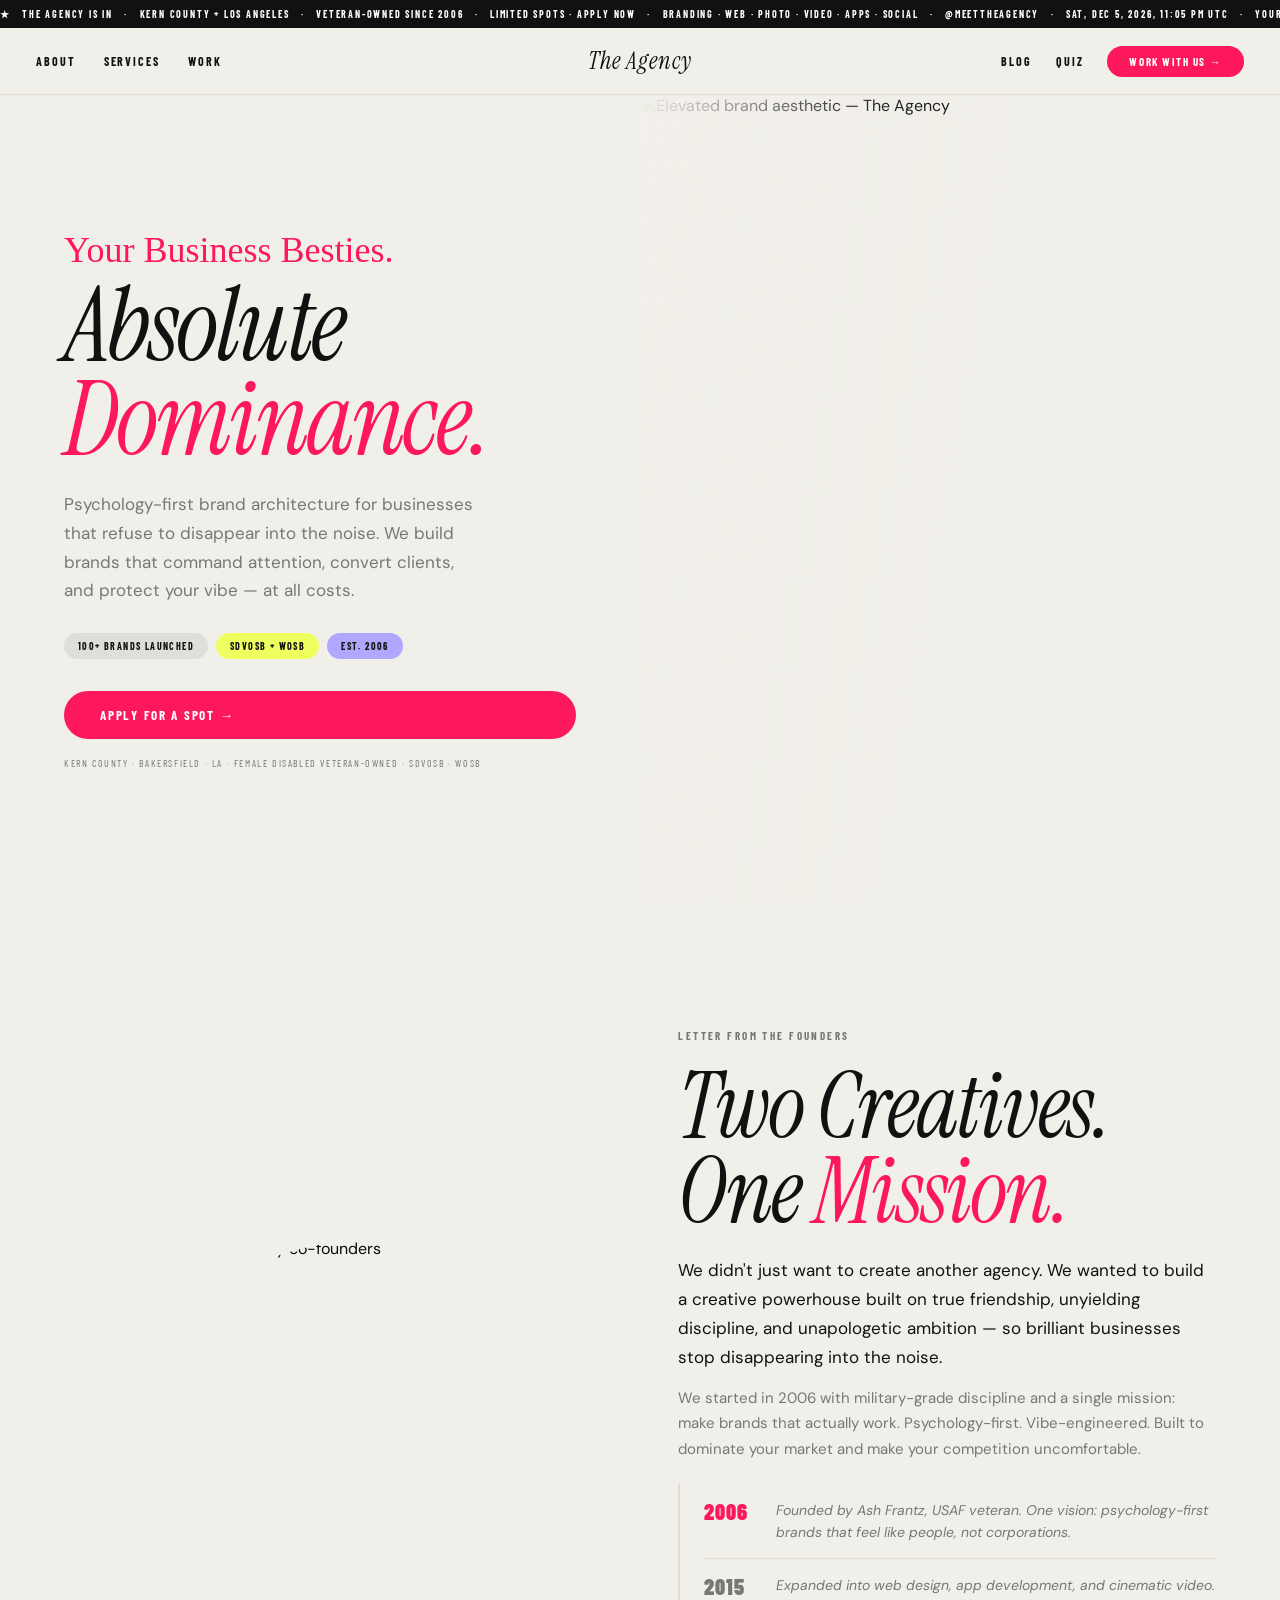
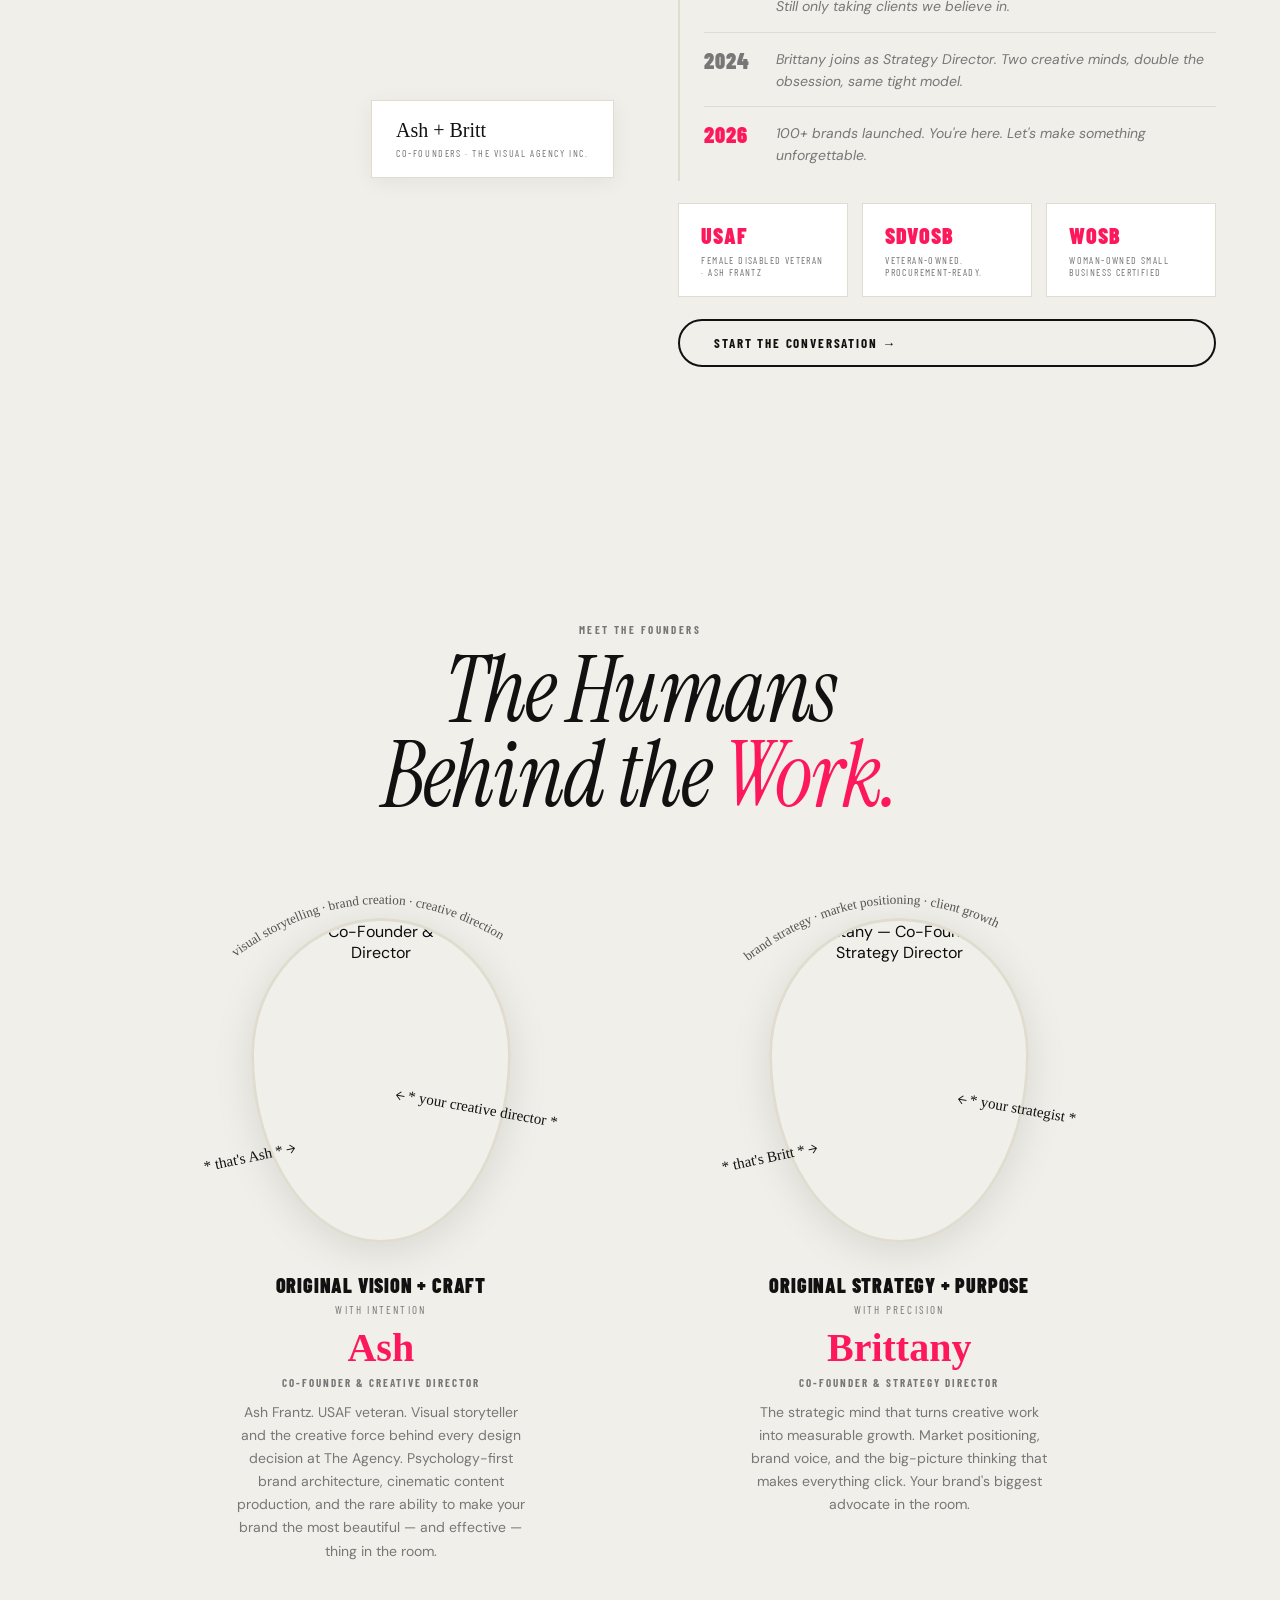
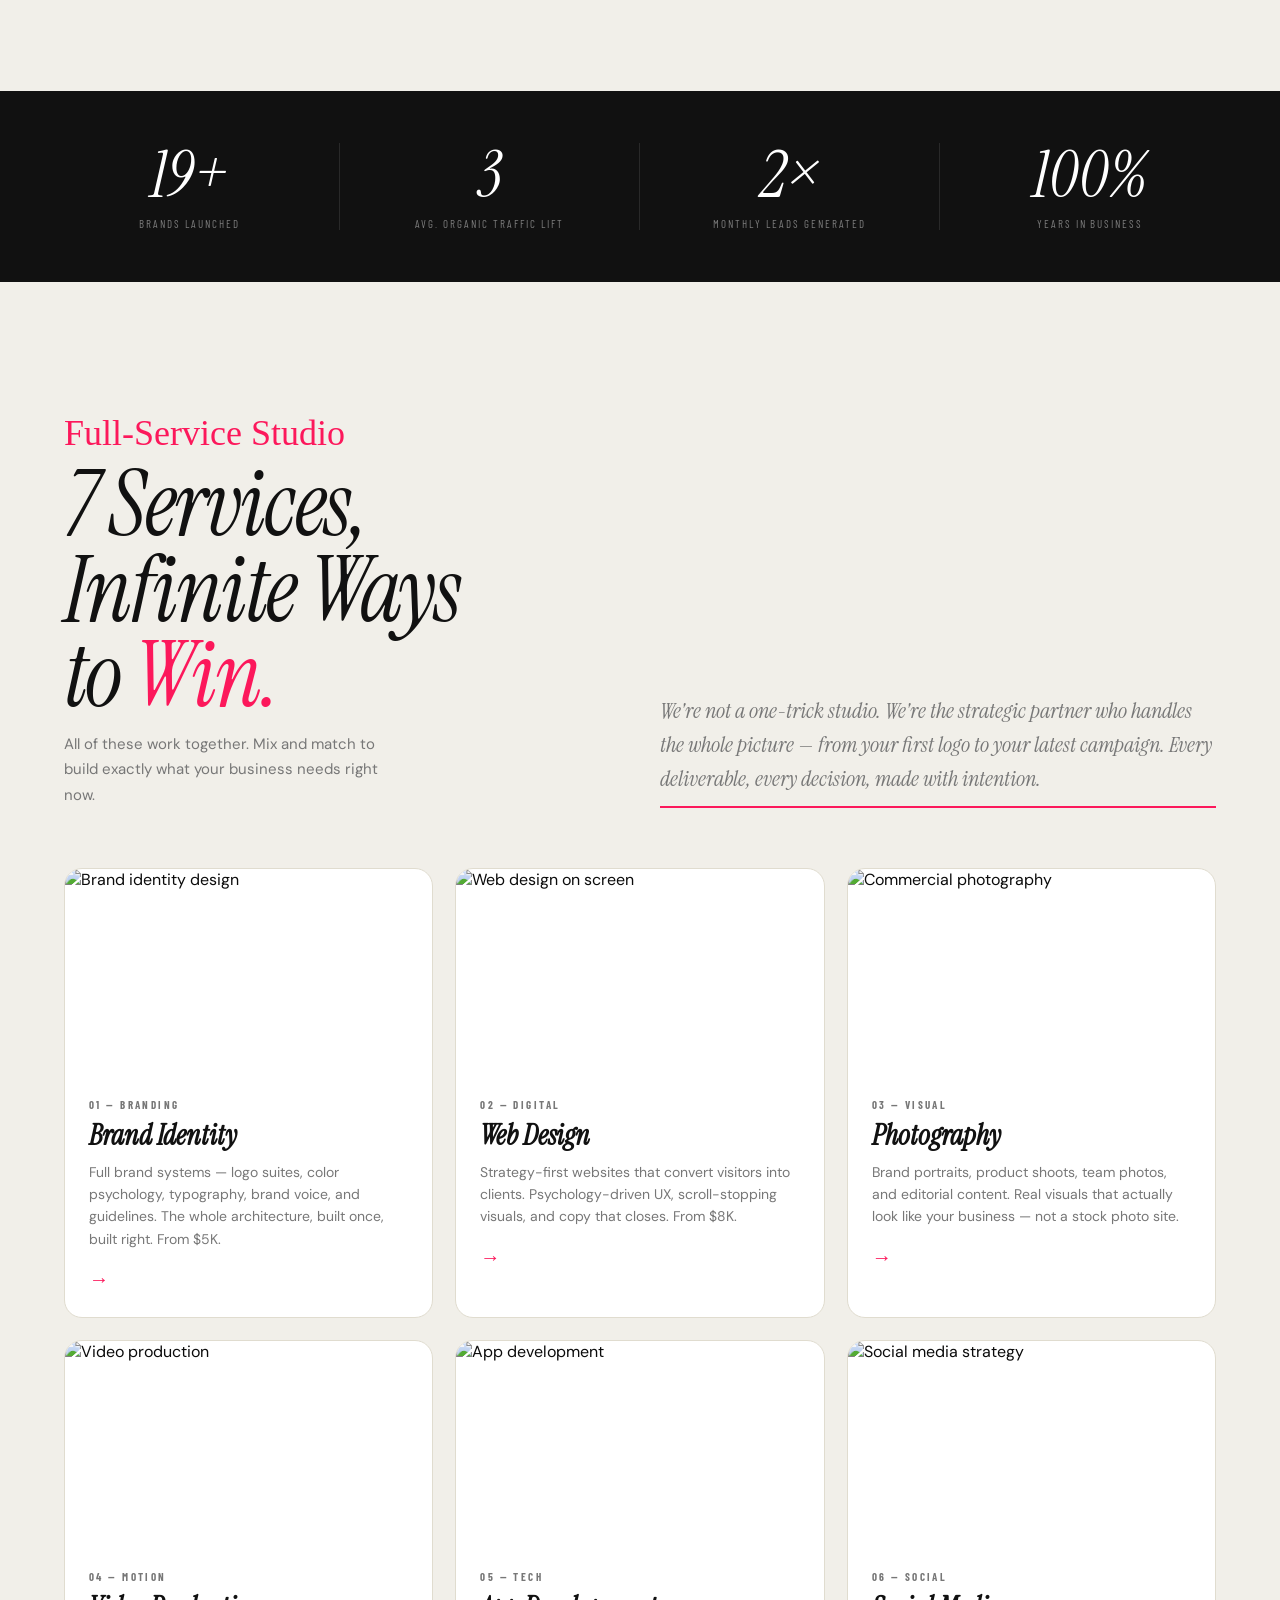
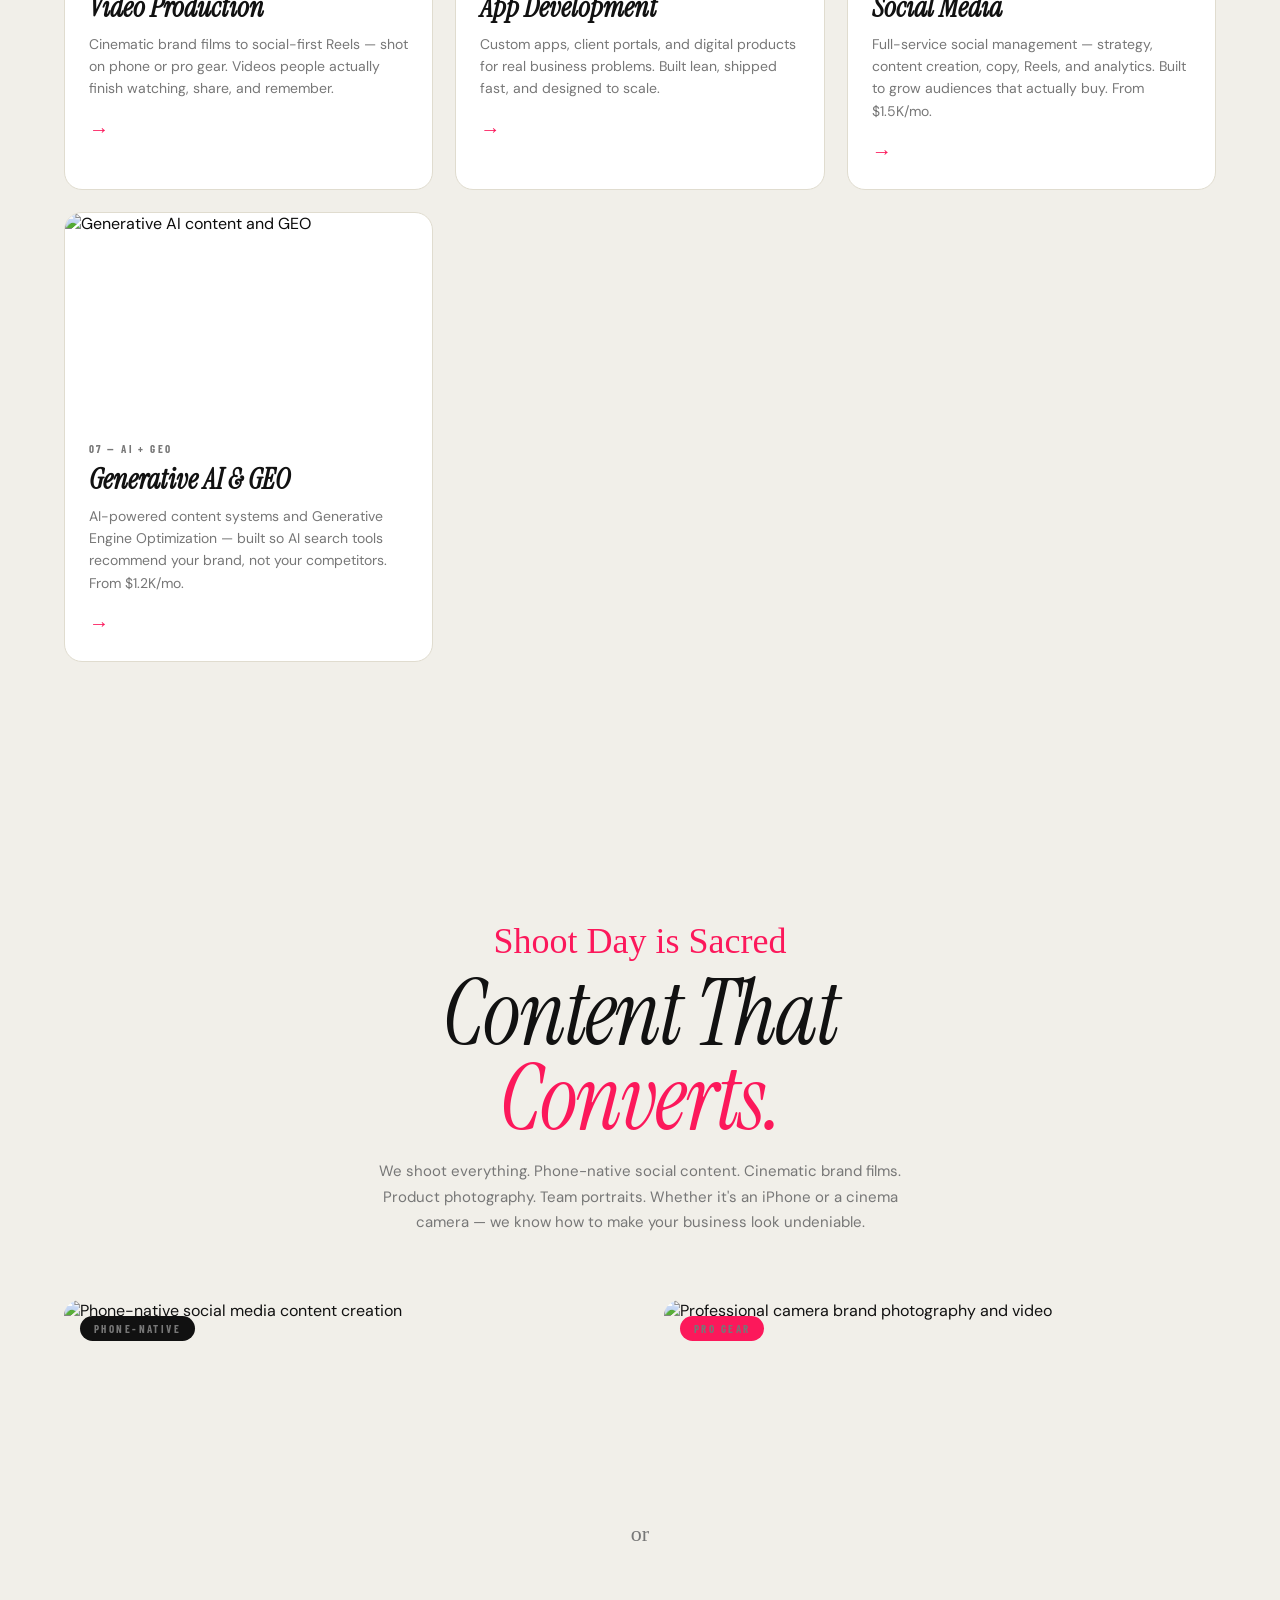
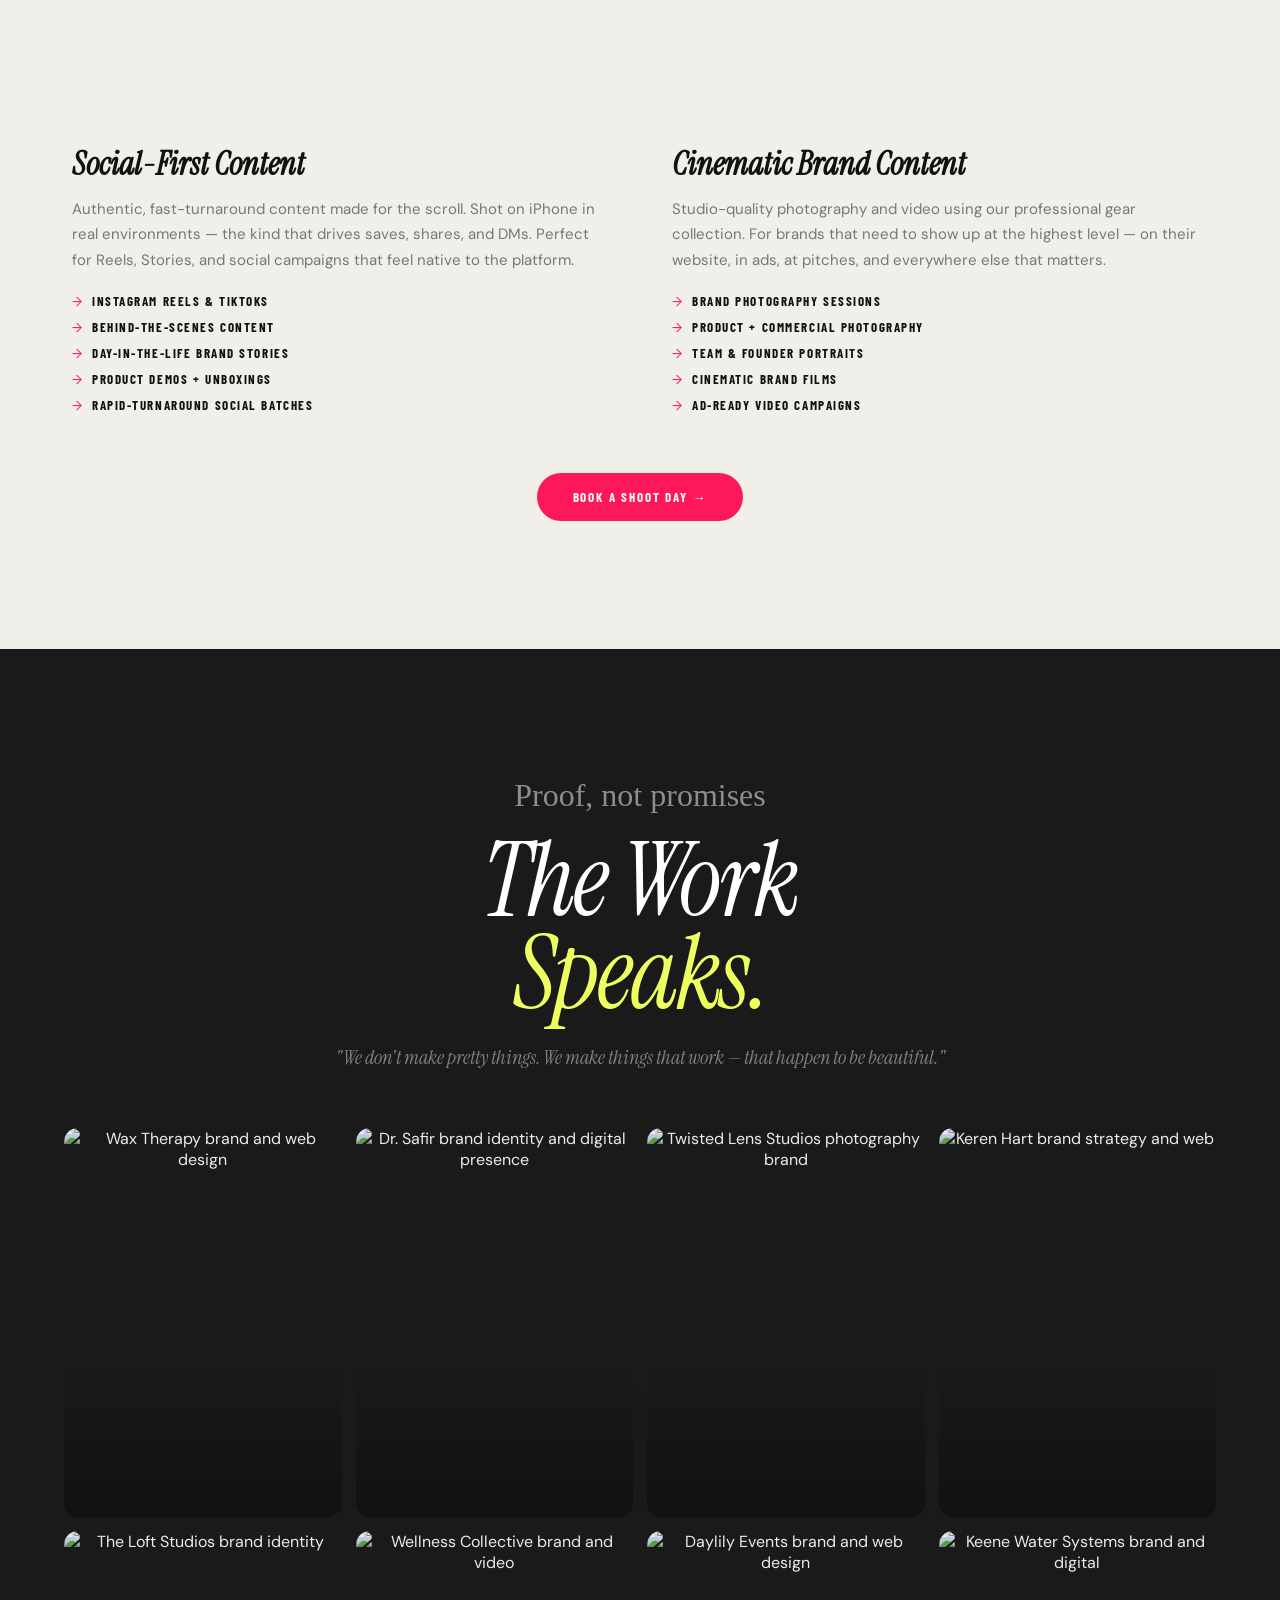
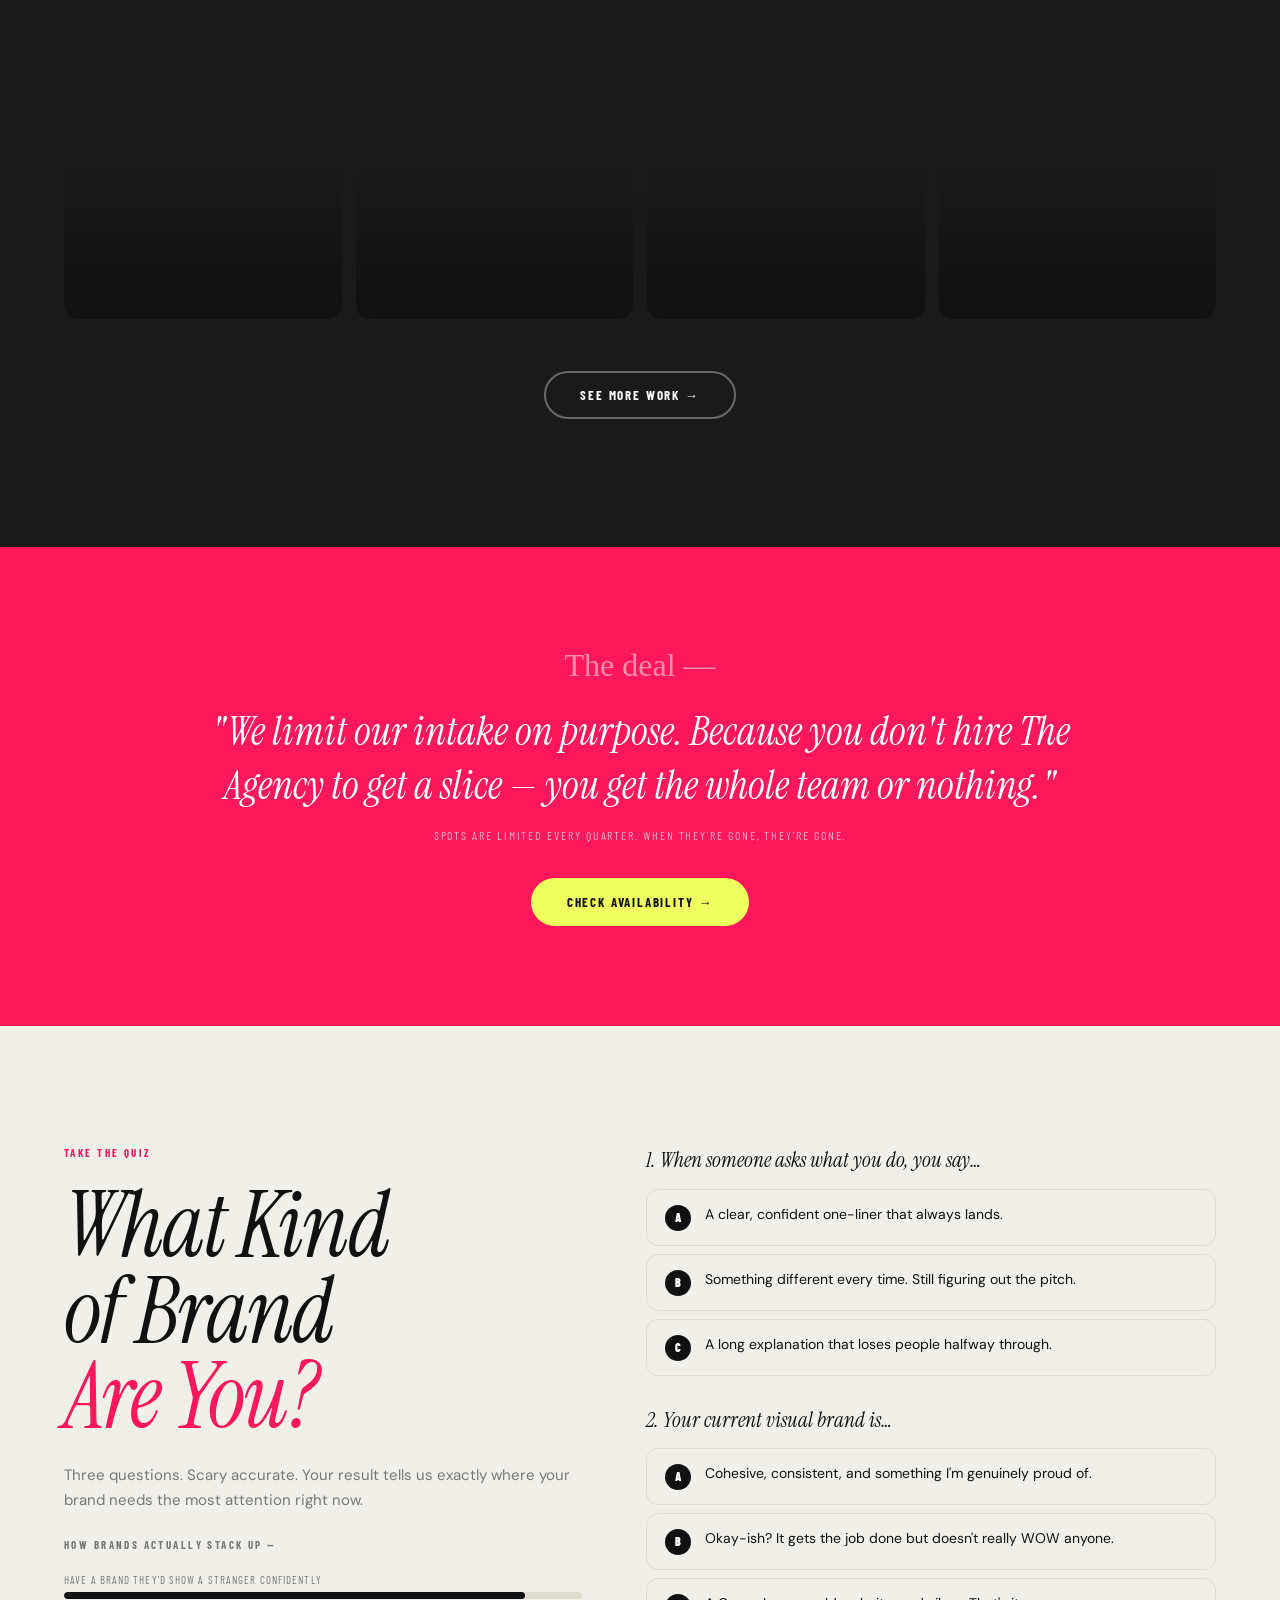
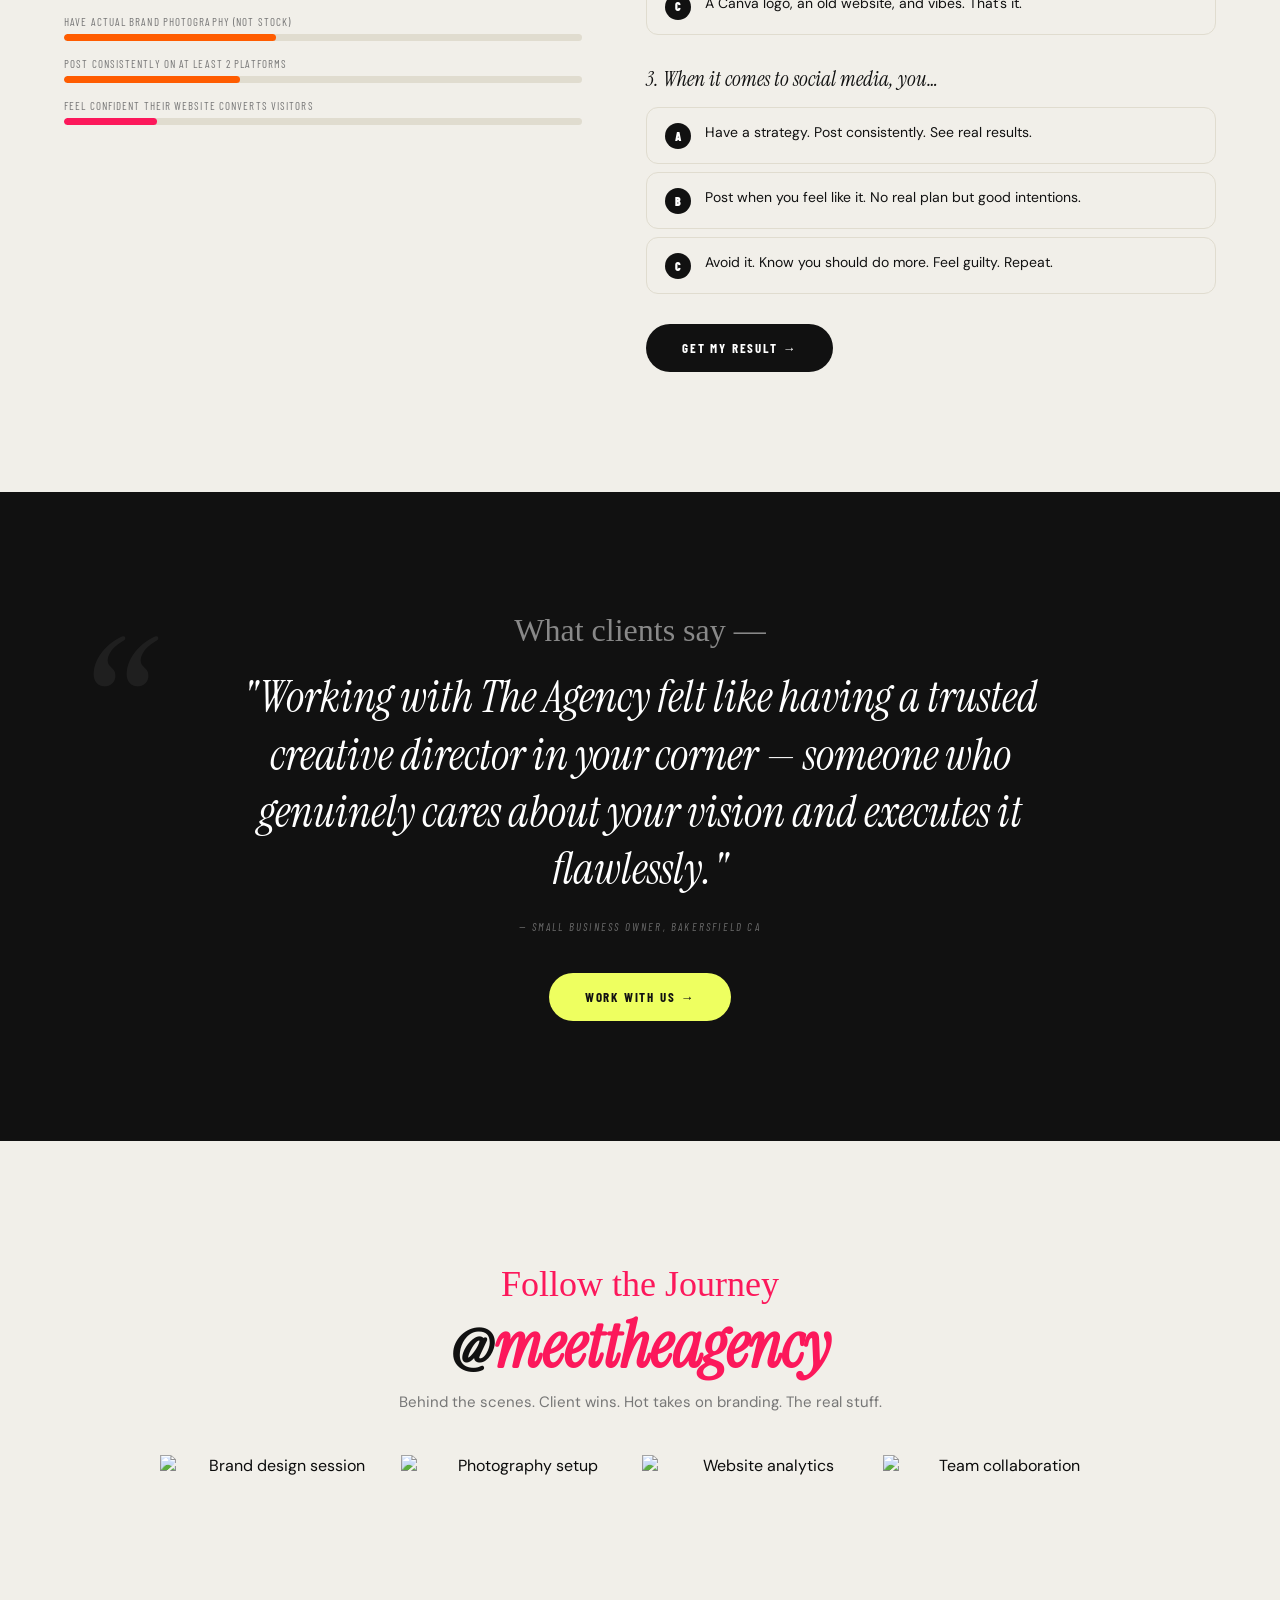
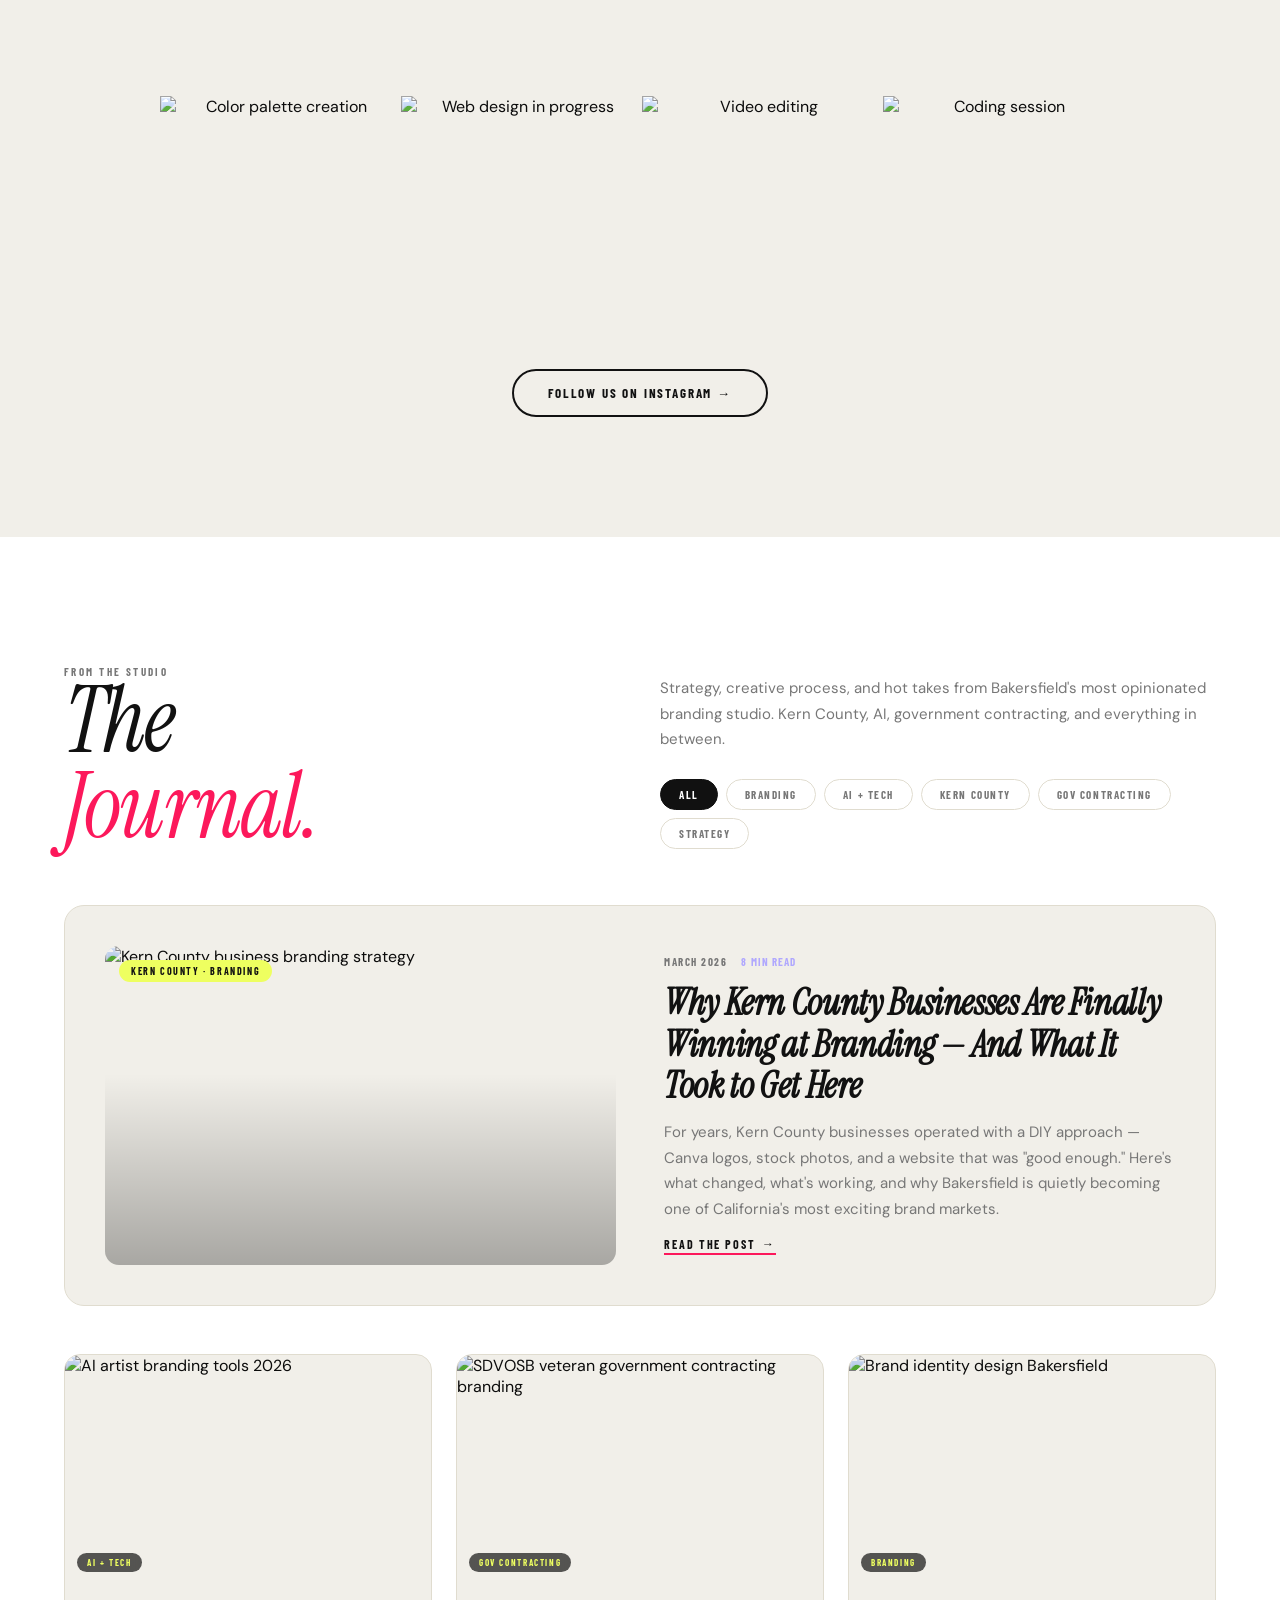
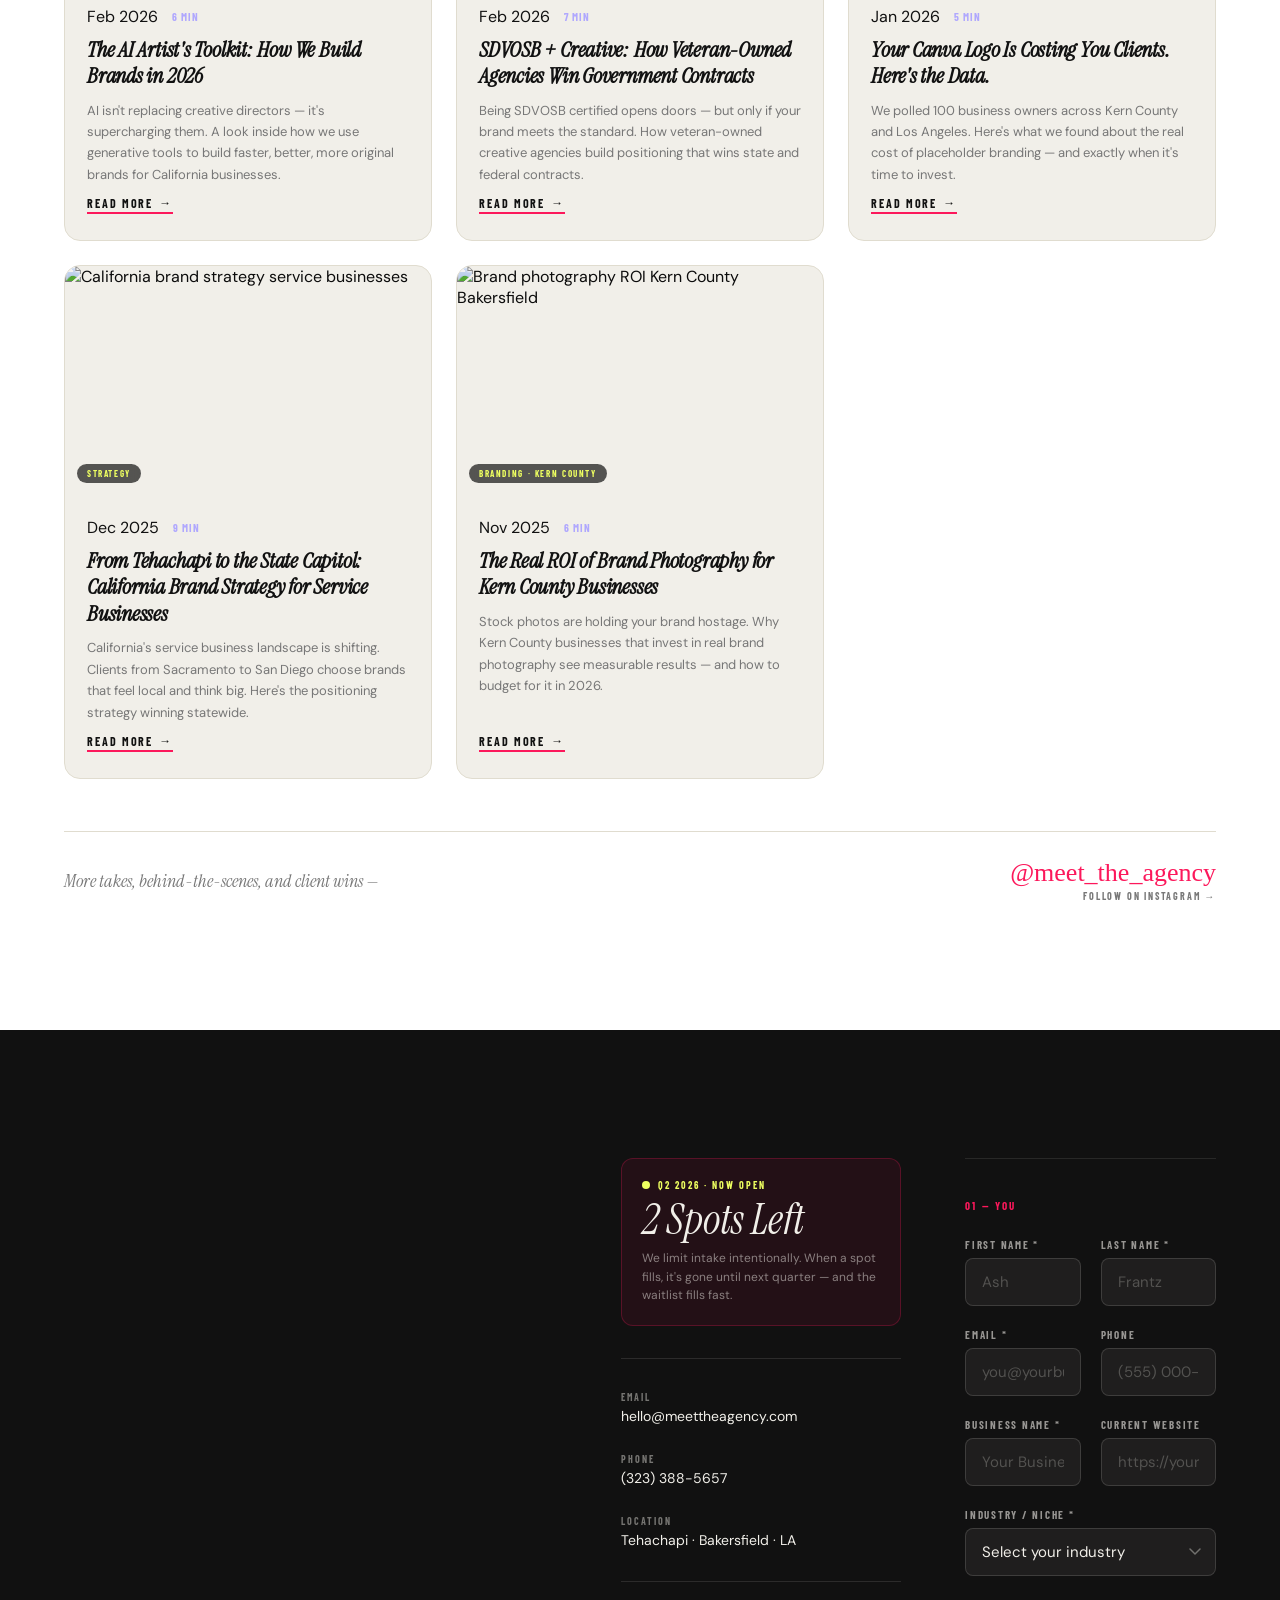
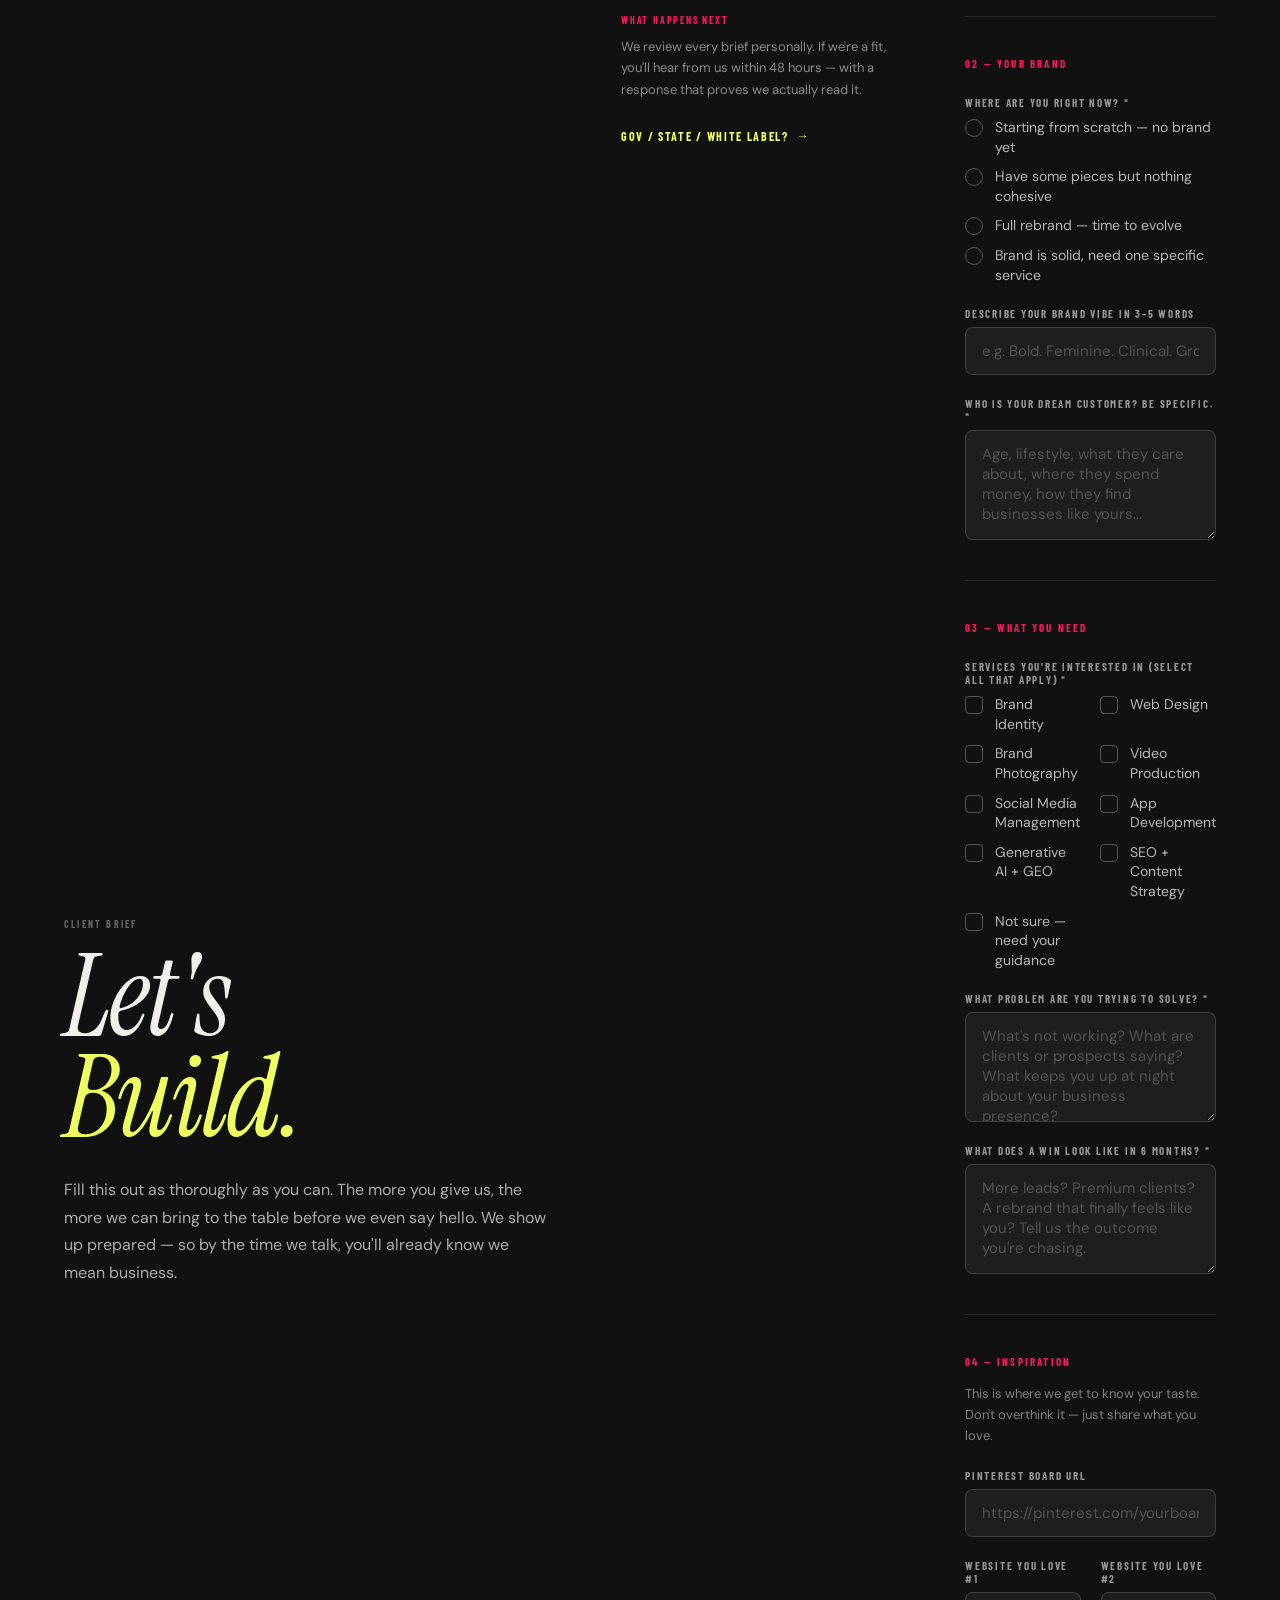
==== commit 32682d32: "Add self-destruct confirmation experience to both forms - Async Formspree fetch (no page reload) on " ====
--- a/new-project/index.html
+++ b/new-project/index.html
@@ -1089,7 +1089,20 @@
 
                 <div class="bf-submit-row">
                     <button type="submit" class="btn-pk bf-submit">Submit My Brief →</button>
-                    <p class="bf-submit-note">We review every submission personally. We'll be in touch within 48 hours if we're a fit.</p>
+                    <p class="bf-submit-note">We review every submission personally. You'll hear from us within one business day.</p>
+                </div>
+
+                <!-- Self-destruct confirmation -->
+                <div class="brief-success" role="alert" aria-live="assertive">
+                    <div class="sd-inner">
+                        <span class="barlow-tag sd-tag">Transmission Received</span>
+                        <h3 class="sd-hed">We Got You.</h3>
+                        <p class="sd-body">Your brief is in our hands. We review every submission personally — expect us in your inbox within <strong>one business day</strong>. If we're a fit, we'll come prepared.</p>
+                        <div class="sd-countdown-wrap">
+                            <span class="sd-destruct-label">This message will self-destruct in</span>
+                            <span class="sd-countdown">5</span>
+                        </div>
+                    </div>
                 </div>
             </form>
         </div>
@@ -1290,7 +1303,20 @@
 
                 <div class="bf-submit-row">
                     <button type="submit" class="btn-pk bf-submit">Submit Partnership Inquiry →</button>
-                    <p class="bf-submit-note">We take every partnership inquiry seriously. Expect a response within 2 business days.</p>
+                    <p class="bf-submit-note">We take every partnership inquiry seriously. Expect a response within one business day.</p>
+                </div>
+
+                <!-- Self-destruct confirmation -->
+                <div class="brief-success brief-success-light" role="alert" aria-live="assertive">
+                    <div class="sd-inner">
+                        <span class="barlow-tag sd-tag">Transmission Received</span>
+                        <h3 class="sd-hed">Brief Logged.</h3>
+                        <p class="sd-body">Your partnership inquiry is in the right hands. We'll review it personally and be in touch within <strong>one business day</strong>.</p>
+                        <div class="sd-countdown-wrap">
+                            <span class="sd-destruct-label">This message will self-destruct in</span>
+                            <span class="sd-countdown">5</span>
+                        </div>
+                    </div>
                 </div>
             </form>
         </div>
--- a/new-project/styles.css
+++ b/new-project/styles.css
@@ -1269,6 +1269,110 @@
     .bf-check-group { grid-template-columns: 1fr; }
 }
 
+/* ── Self-Destruct Confirmation Overlay ── */
+.brief-form { position: relative; }
+
+.brief-success {
+    position: absolute; inset: 0;
+    background: var(--ink);
+    display: flex; align-items: center; justify-content: center;
+    opacity: 0; pointer-events: none;
+    z-index: 20; border-radius: 4px;
+    transition: opacity .45s cubic-bezier(.16,1,.3,1);
+}
+.brief-success.show { opacity: 1; pointer-events: all; }
+.brief-success-light { background: var(--cream); }
+
+/* Glitch + dissolve keyframes */
+@keyframes self-destruct-glitch {
+    0%   { opacity: 1; transform: none; filter: none; }
+    15%  { transform: skewX(9deg) scaleY(1.02); filter: hue-rotate(180deg) saturate(3); }
+    30%  { transform: skewX(-5deg); filter: contrast(4) brightness(1.4); }
+    45%  { transform: skewX(14deg) scaleX(1.03); filter: invert(1); }
+    60%  { transform: none; filter: brightness(6); opacity: .7; }
+    75%  { transform: scaleY(0.05) skewX(-20deg); filter: blur(2px); opacity: .4; }
+    90%  { transform: scaleY(0.01); filter: blur(6px); opacity: .1; }
+    100% { opacity: 0; transform: scaleY(0); filter: blur(10px); }
+}
+.brief-success.self-destruct {
+    animation: self-destruct-glitch 1.1s ease forwards;
+    pointer-events: none;
+}
+
+/* Scanline texture overlay on the success screen */
+.brief-success::before {
+    content: '';
+    position: absolute; inset: 0;
+    background: repeating-linear-gradient(
+        0deg,
+        transparent, transparent 3px,
+        rgba(0,0,0,.06) 3px, rgba(0,0,0,.06) 4px
+    );
+    pointer-events: none; z-index: 1;
+}
+.brief-success-light::before {
+    background: repeating-linear-gradient(
+        0deg,
+        transparent, transparent 3px,
+        rgba(0,0,0,.04) 3px, rgba(0,0,0,.04) 4px
+    );
+}
+
+/* Inner content */
+.sd-inner {
+    position: relative; z-index: 2;
+    display: flex; flex-direction: column; align-items: flex-start;
+    gap: 18px; max-width: 480px; padding: clamp(32px, 5vw, 64px);
+}
+.sd-tag {
+    font-size: 10px; letter-spacing: .24em; color: var(--lime);
+    animation: none;
+}
+.brief-success-light .sd-tag { color: var(--pink); }
+
+.sd-hed {
+    font-family: var(--serif); font-style: italic;
+    font-size: clamp(48px, 6vw, 80px); color: var(--cream);
+    line-height: 1; margin: 0;
+}
+.brief-success-light .sd-hed { color: var(--ink); }
+
+.sd-body {
+    font-family: var(--sans); font-size: 16px;
+    line-height: 1.72; color: rgba(241,239,233,.72); margin: 0;
+}
+.brief-success-light .sd-body { color: var(--mid); }
+.sd-body strong { color: var(--cream); font-weight: 700; }
+.brief-success-light .sd-body strong { color: var(--ink); }
+
+.sd-countdown-wrap {
+    display: flex; align-items: baseline; gap: 14px;
+    margin-top: 8px;
+    border-top: 1px solid rgba(241,239,233,.1);
+    padding-top: 22px; width: 100%;
+}
+.brief-success-light .sd-countdown-wrap { border-color: rgba(0,0,0,.08); }
+.sd-destruct-label {
+    font-family: var(--condensed); font-weight: 700;
+    font-size: 11px; letter-spacing: .18em; text-transform: uppercase;
+    color: rgba(241,239,233,.4); white-space: nowrap;
+}
+.brief-success-light .sd-destruct-label { color: var(--mid); }
+
+@keyframes sd-num-pop {
+    0%   { transform: scale(1.8); opacity: 0; }
+    30%  { transform: scale(0.9); opacity: 1; }
+    80%  { transform: scale(1); opacity: 1; }
+    100% { transform: scale(1); opacity: 1; }
+}
+.sd-countdown {
+    font-family: var(--serif); font-style: italic;
+    font-size: clamp(44px, 6vw, 72px); color: var(--pink);
+    line-height: 1; min-width: 60px; display: inline-block;
+    animation: sd-num-pop .45s cubic-bezier(.16,1,.3,1);
+}
+.sd-countdown.pop { animation: sd-num-pop .45s cubic-bezier(.16,1,.3,1); }
+
 /* ══ § 24 · PARTNERSHIPS SECTION ══ */
 .partners-sec {
     padding: clamp(80px, 10vw, 140px) clamp(36px, 5vw, 80px);
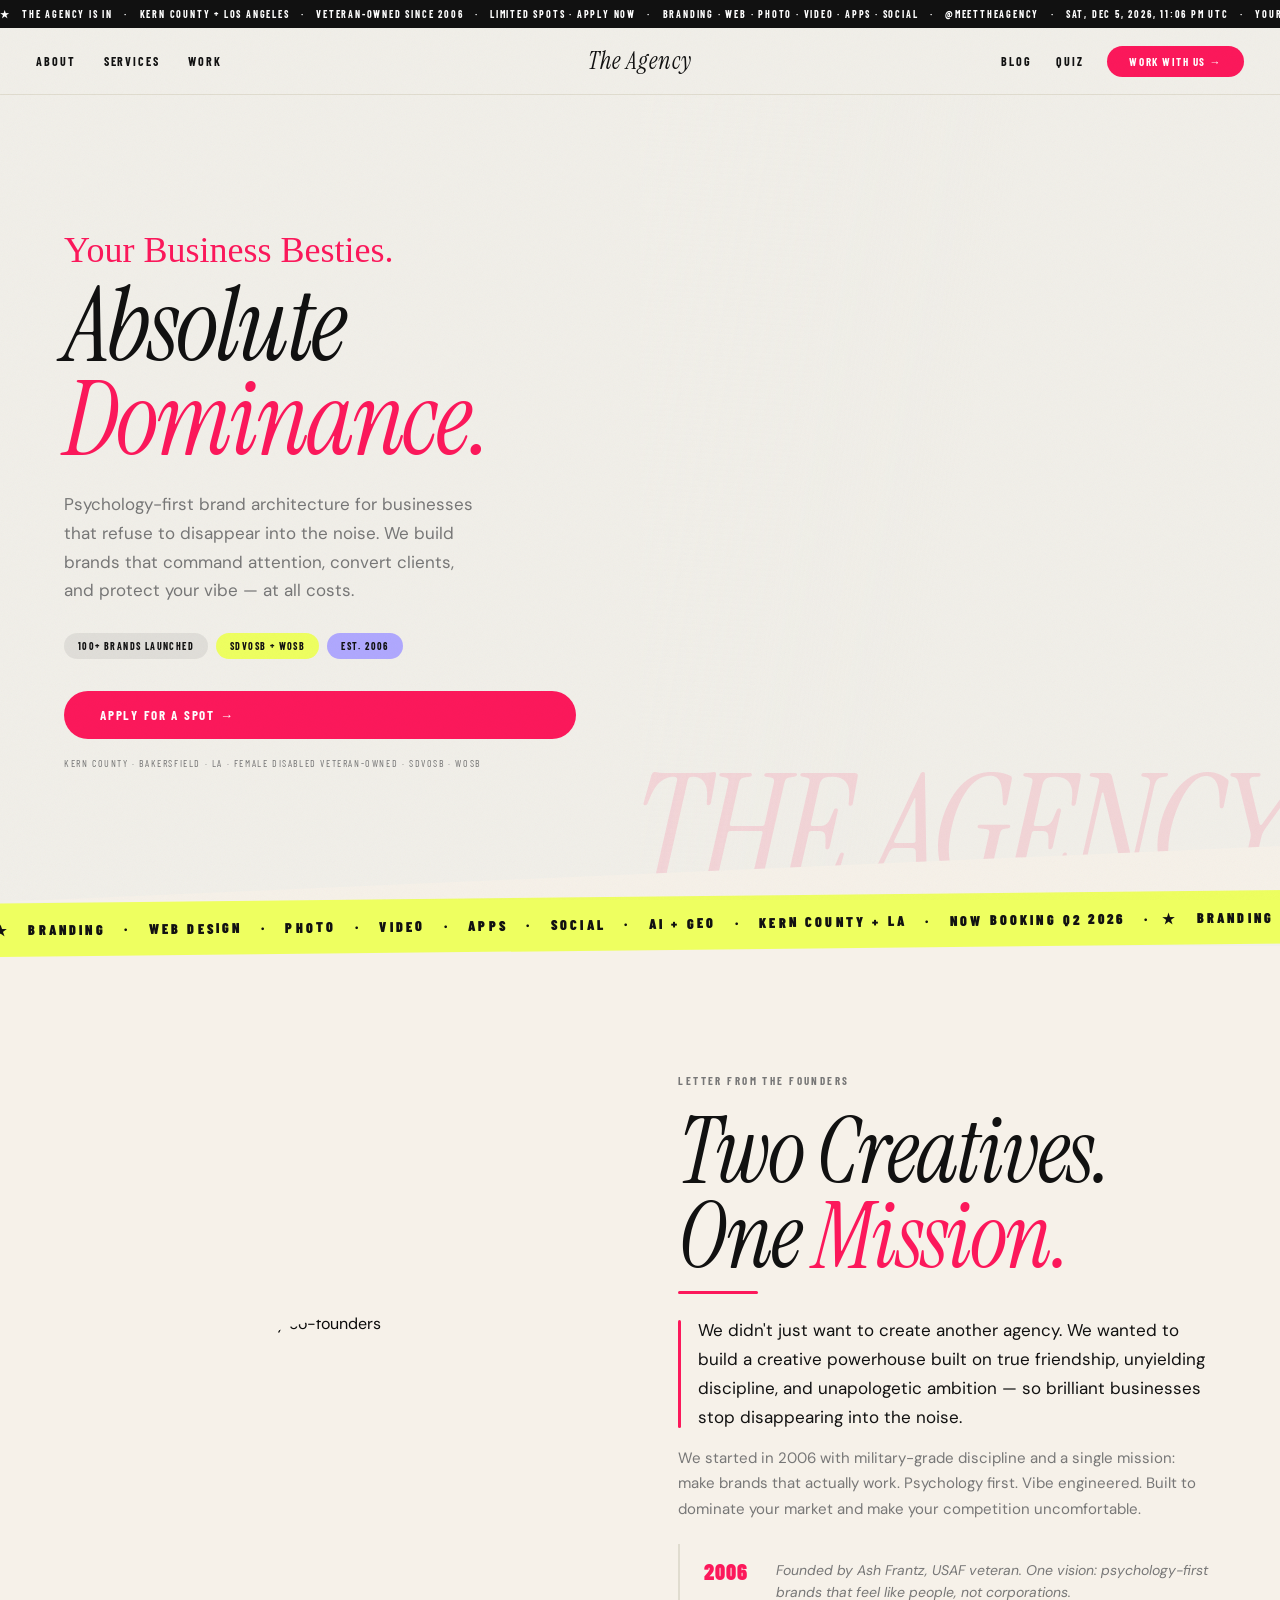
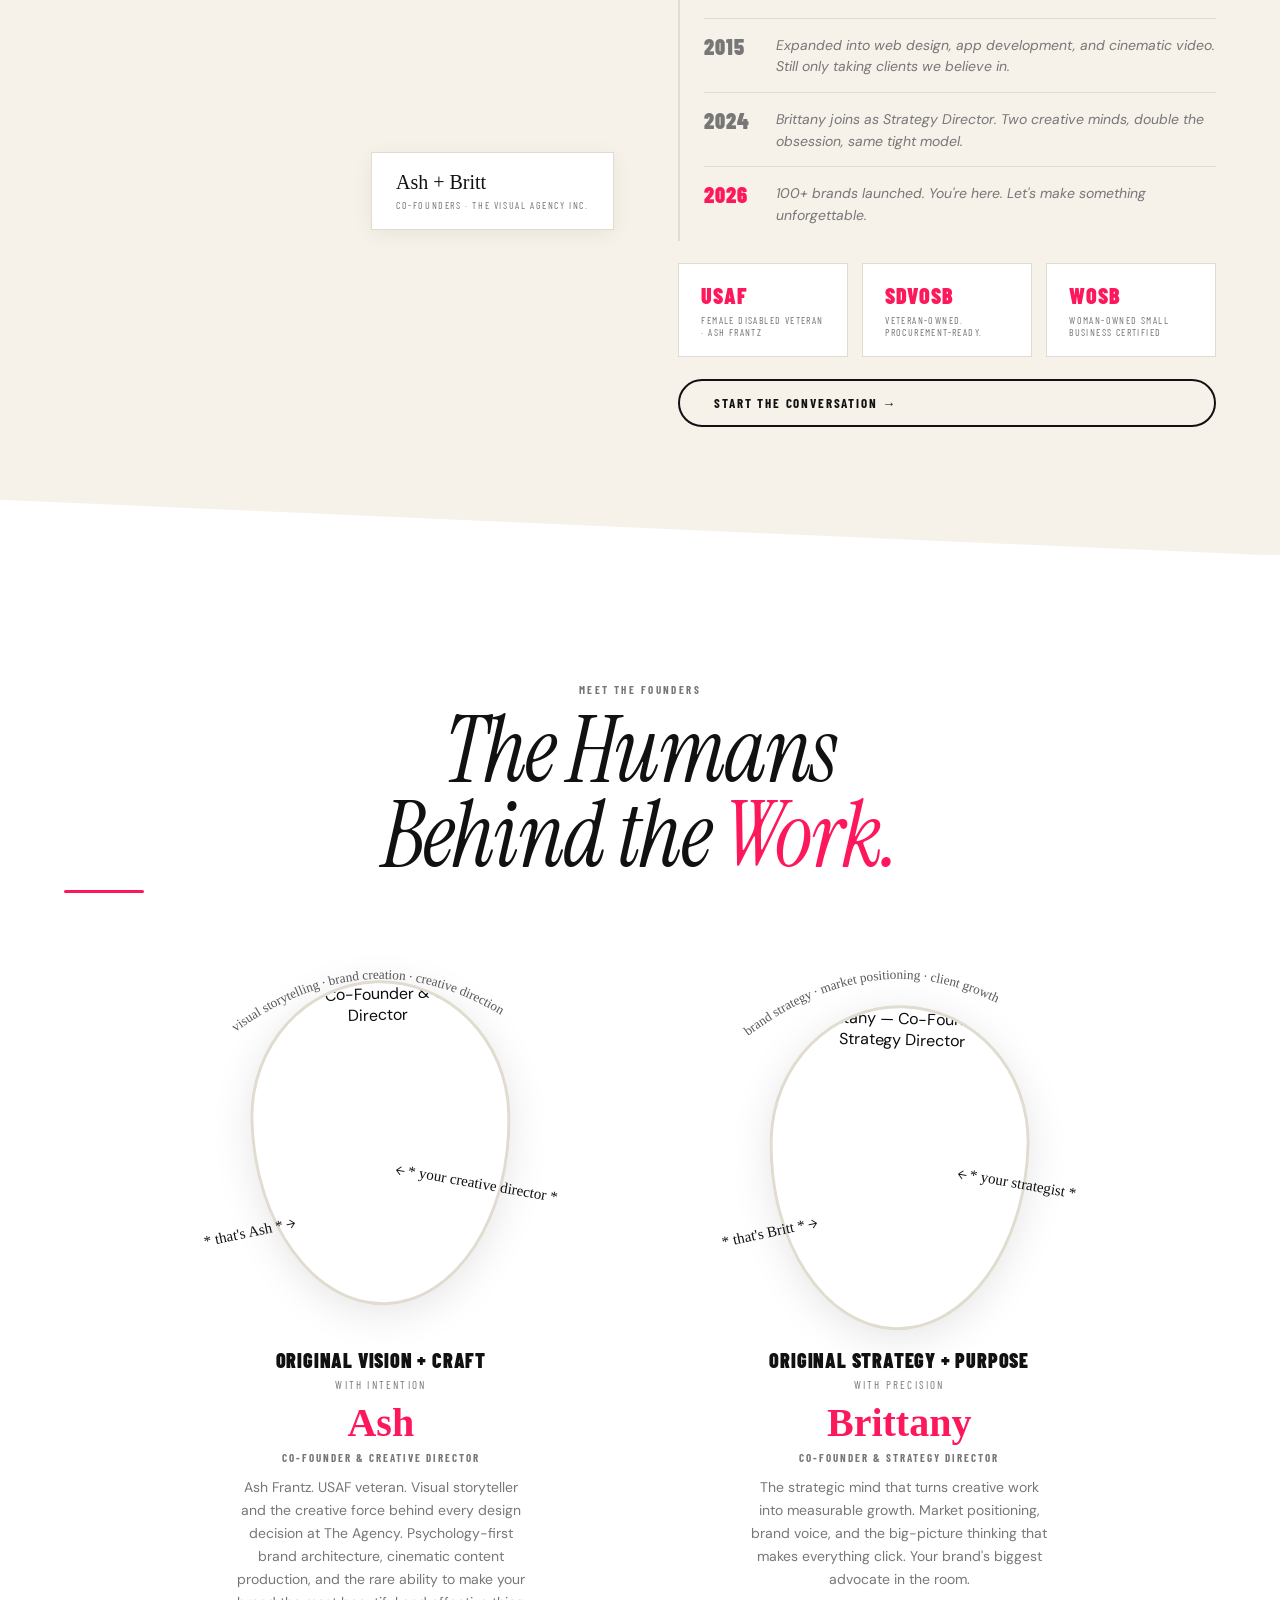
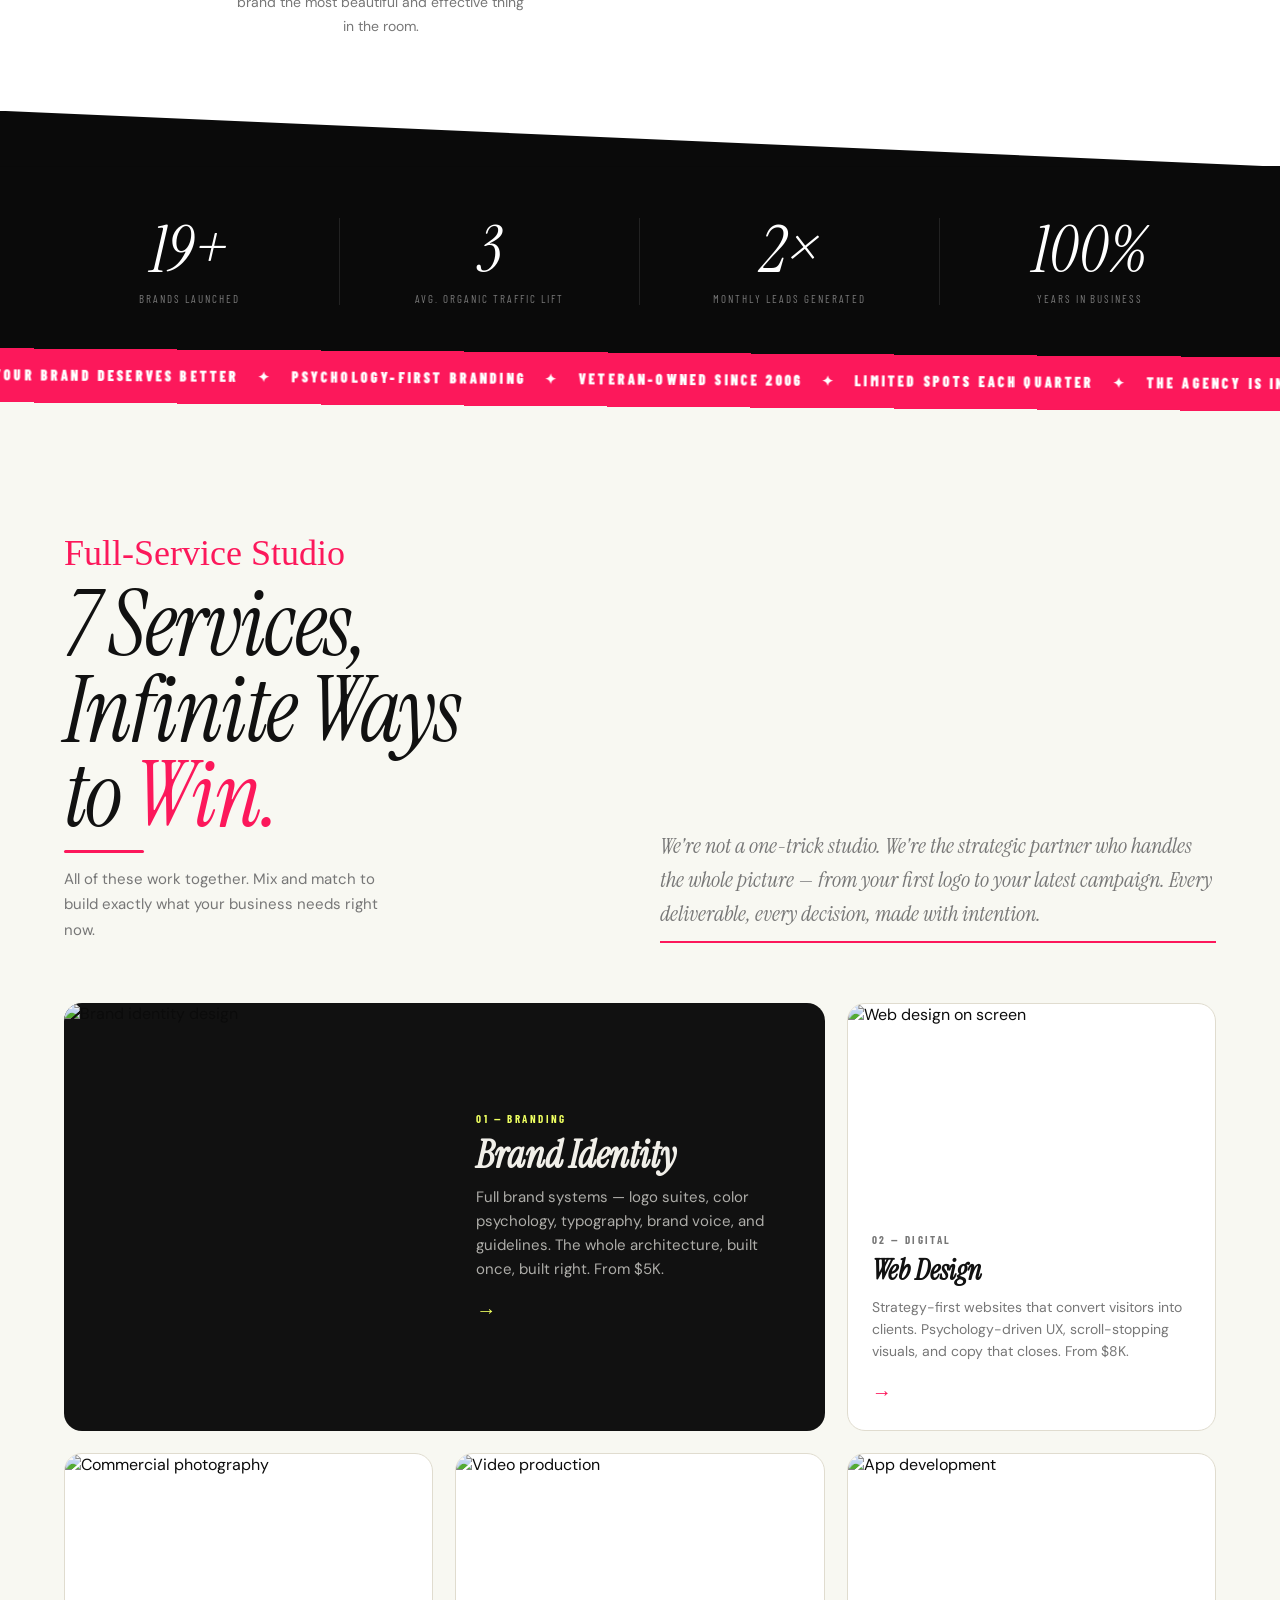
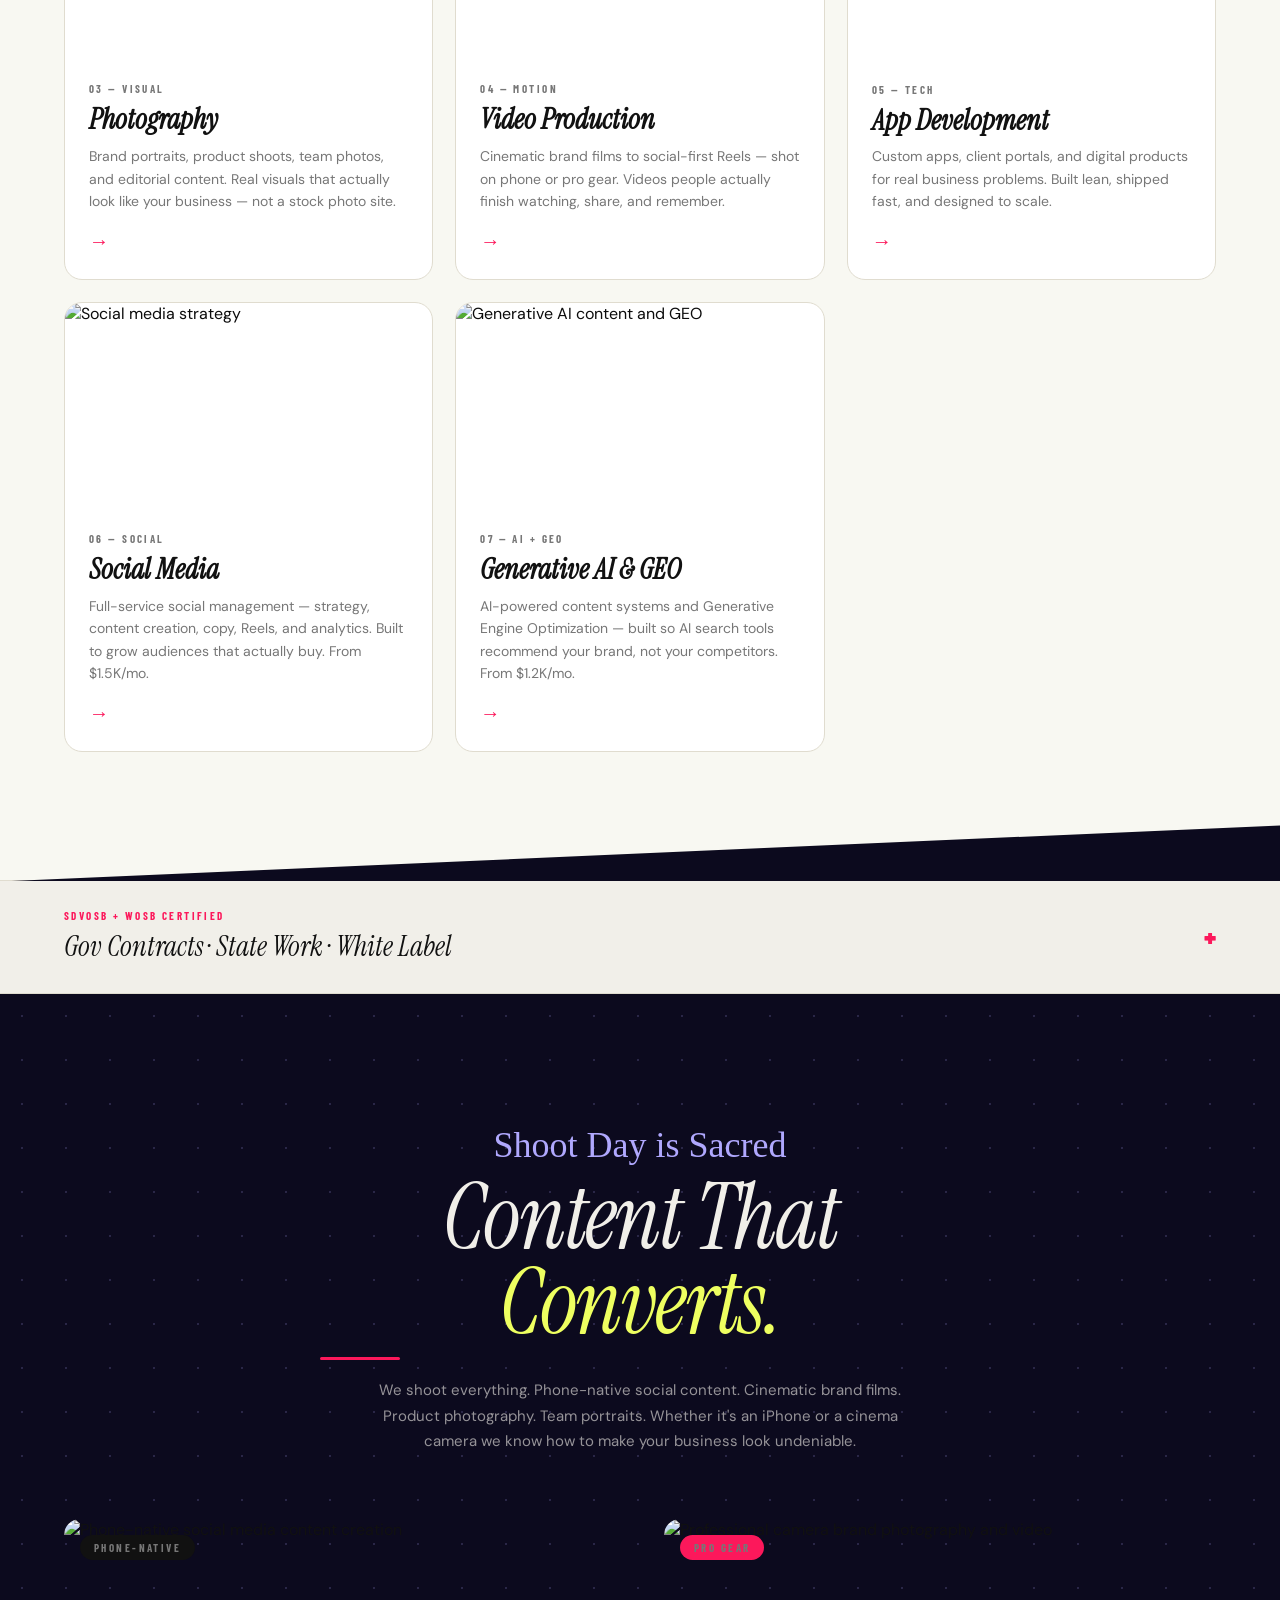
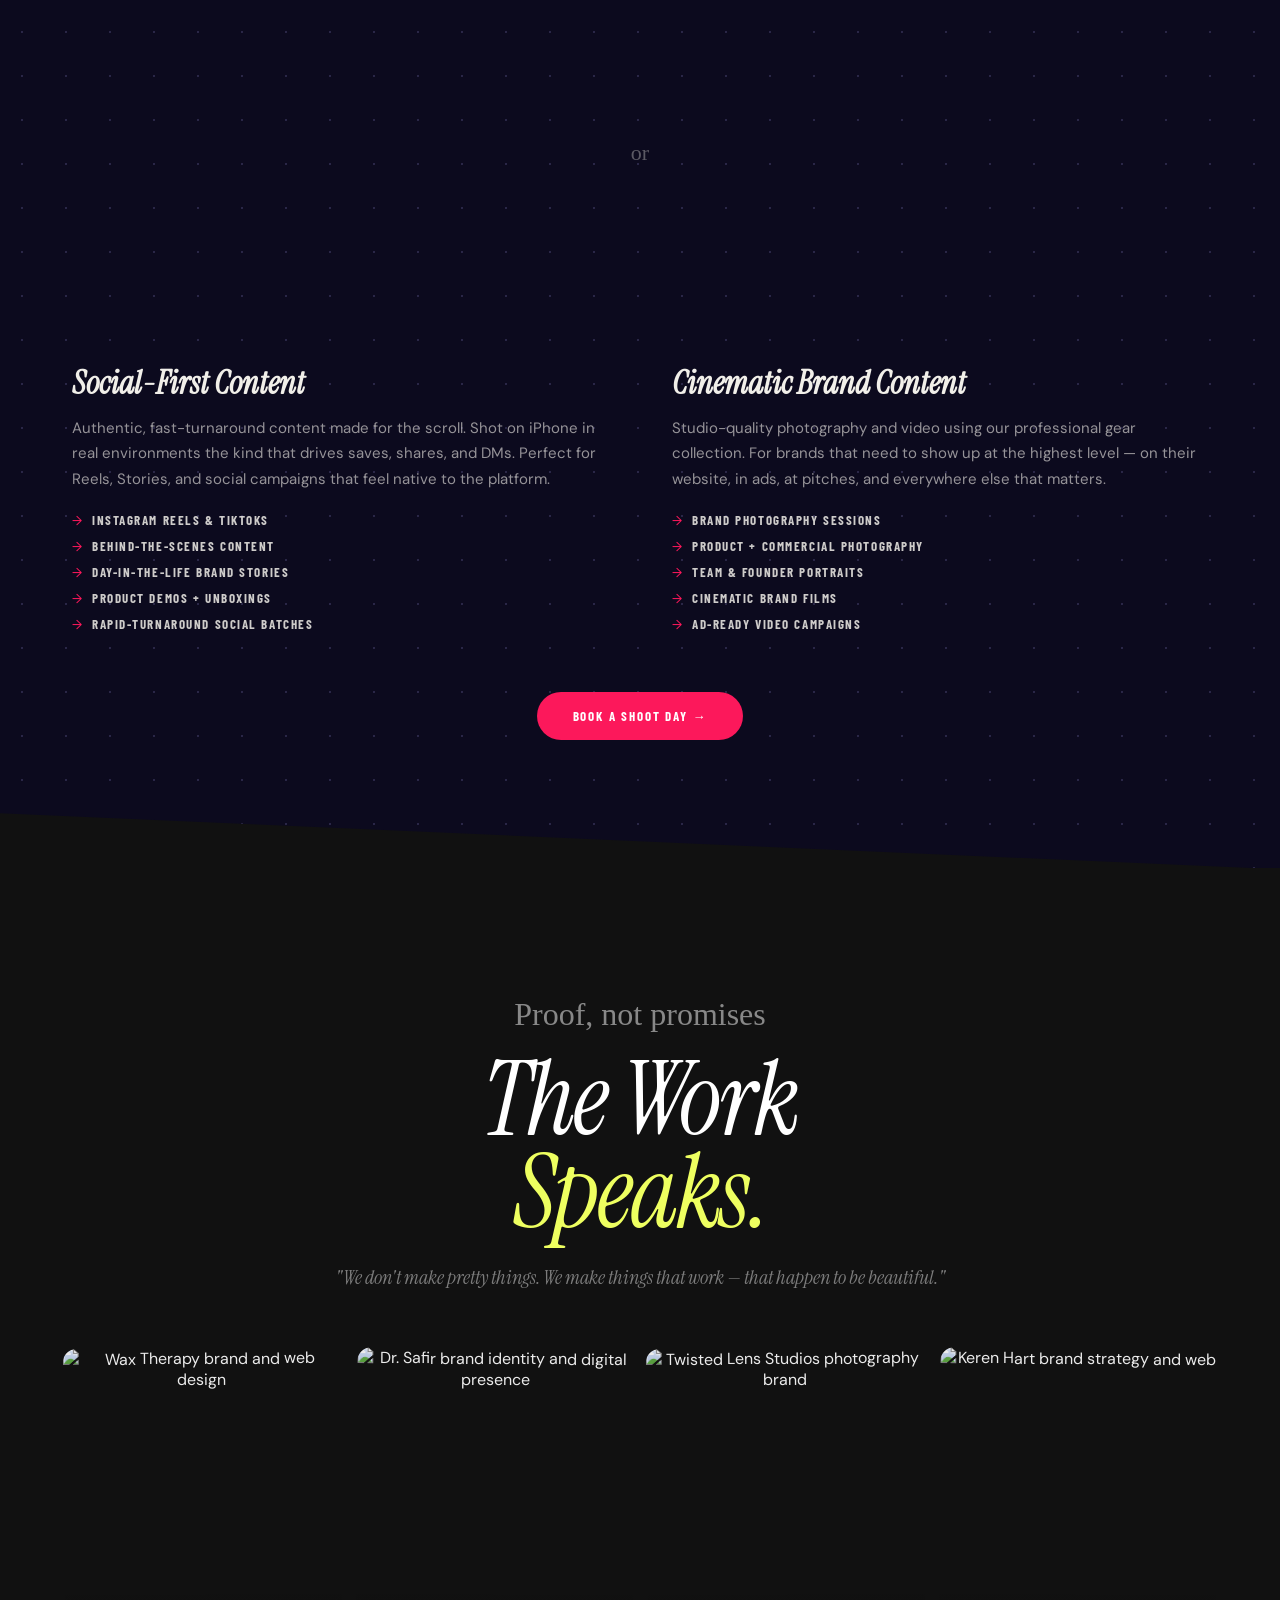
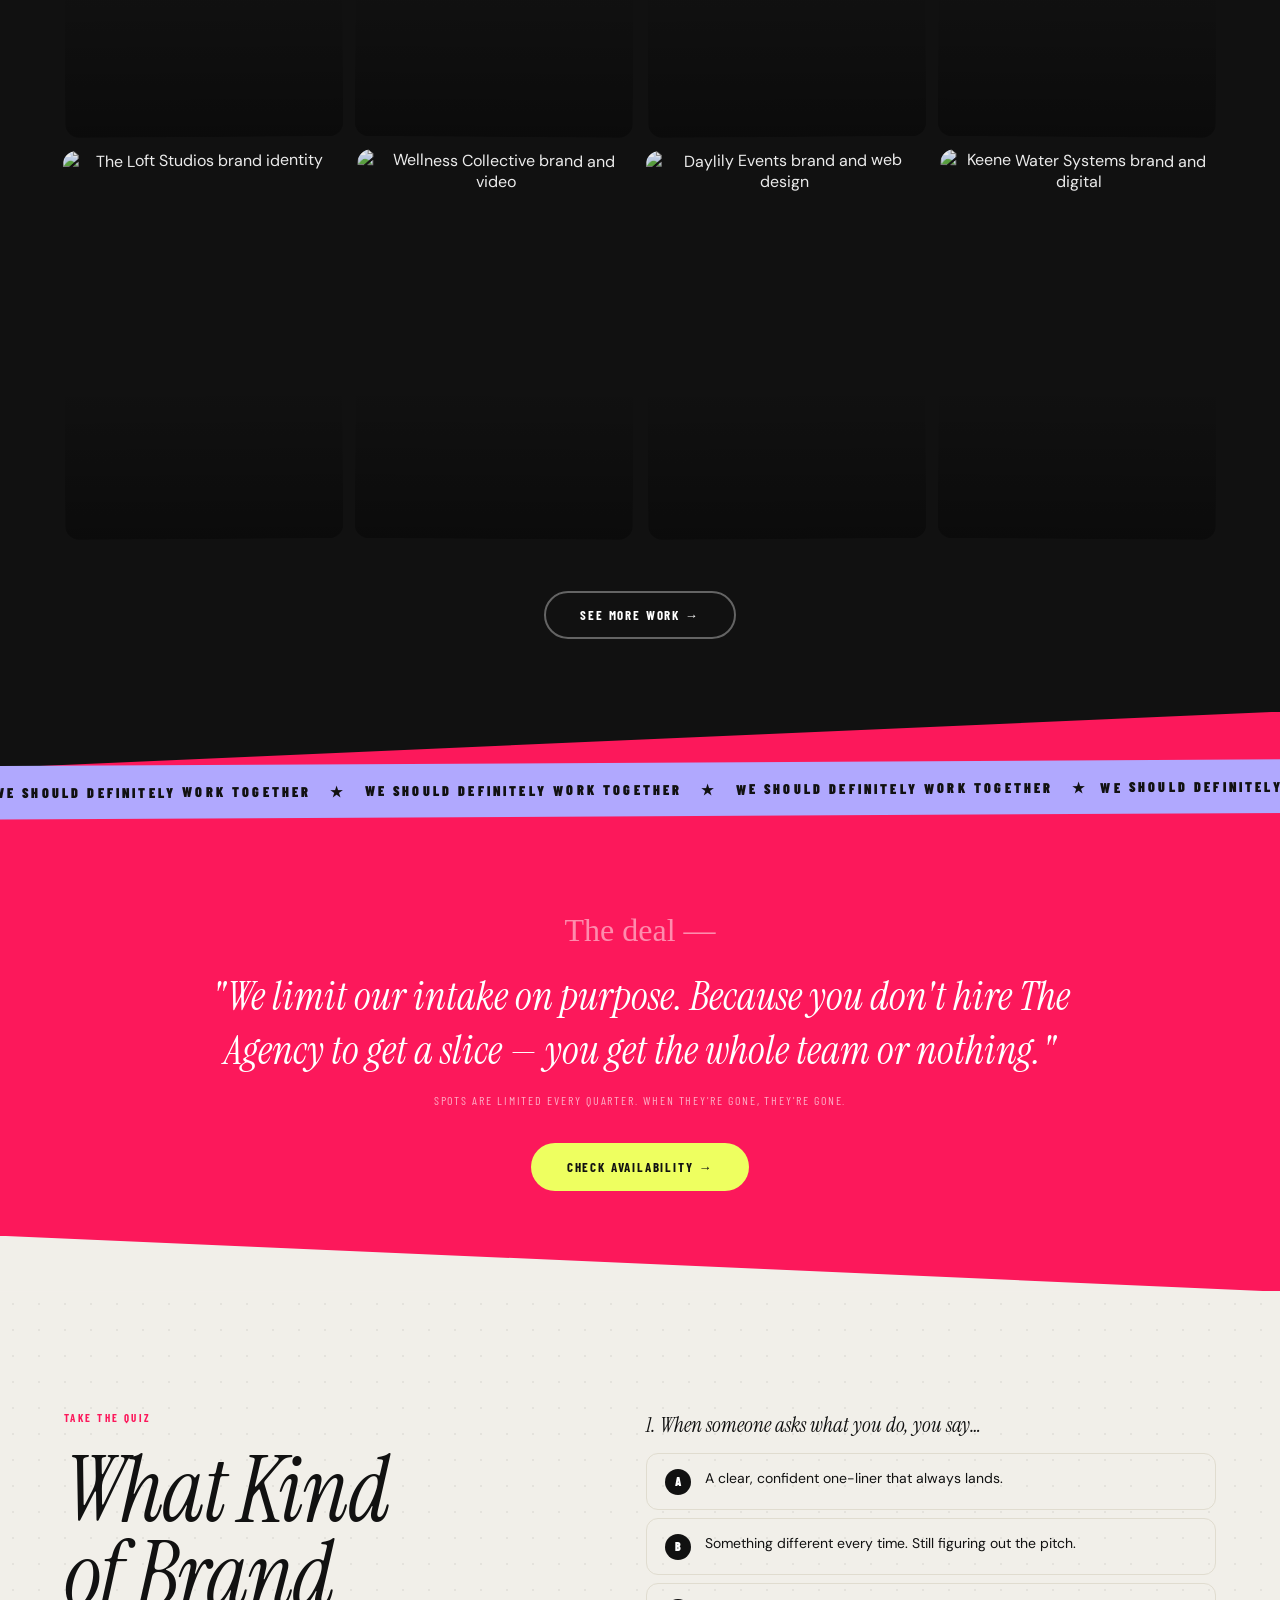
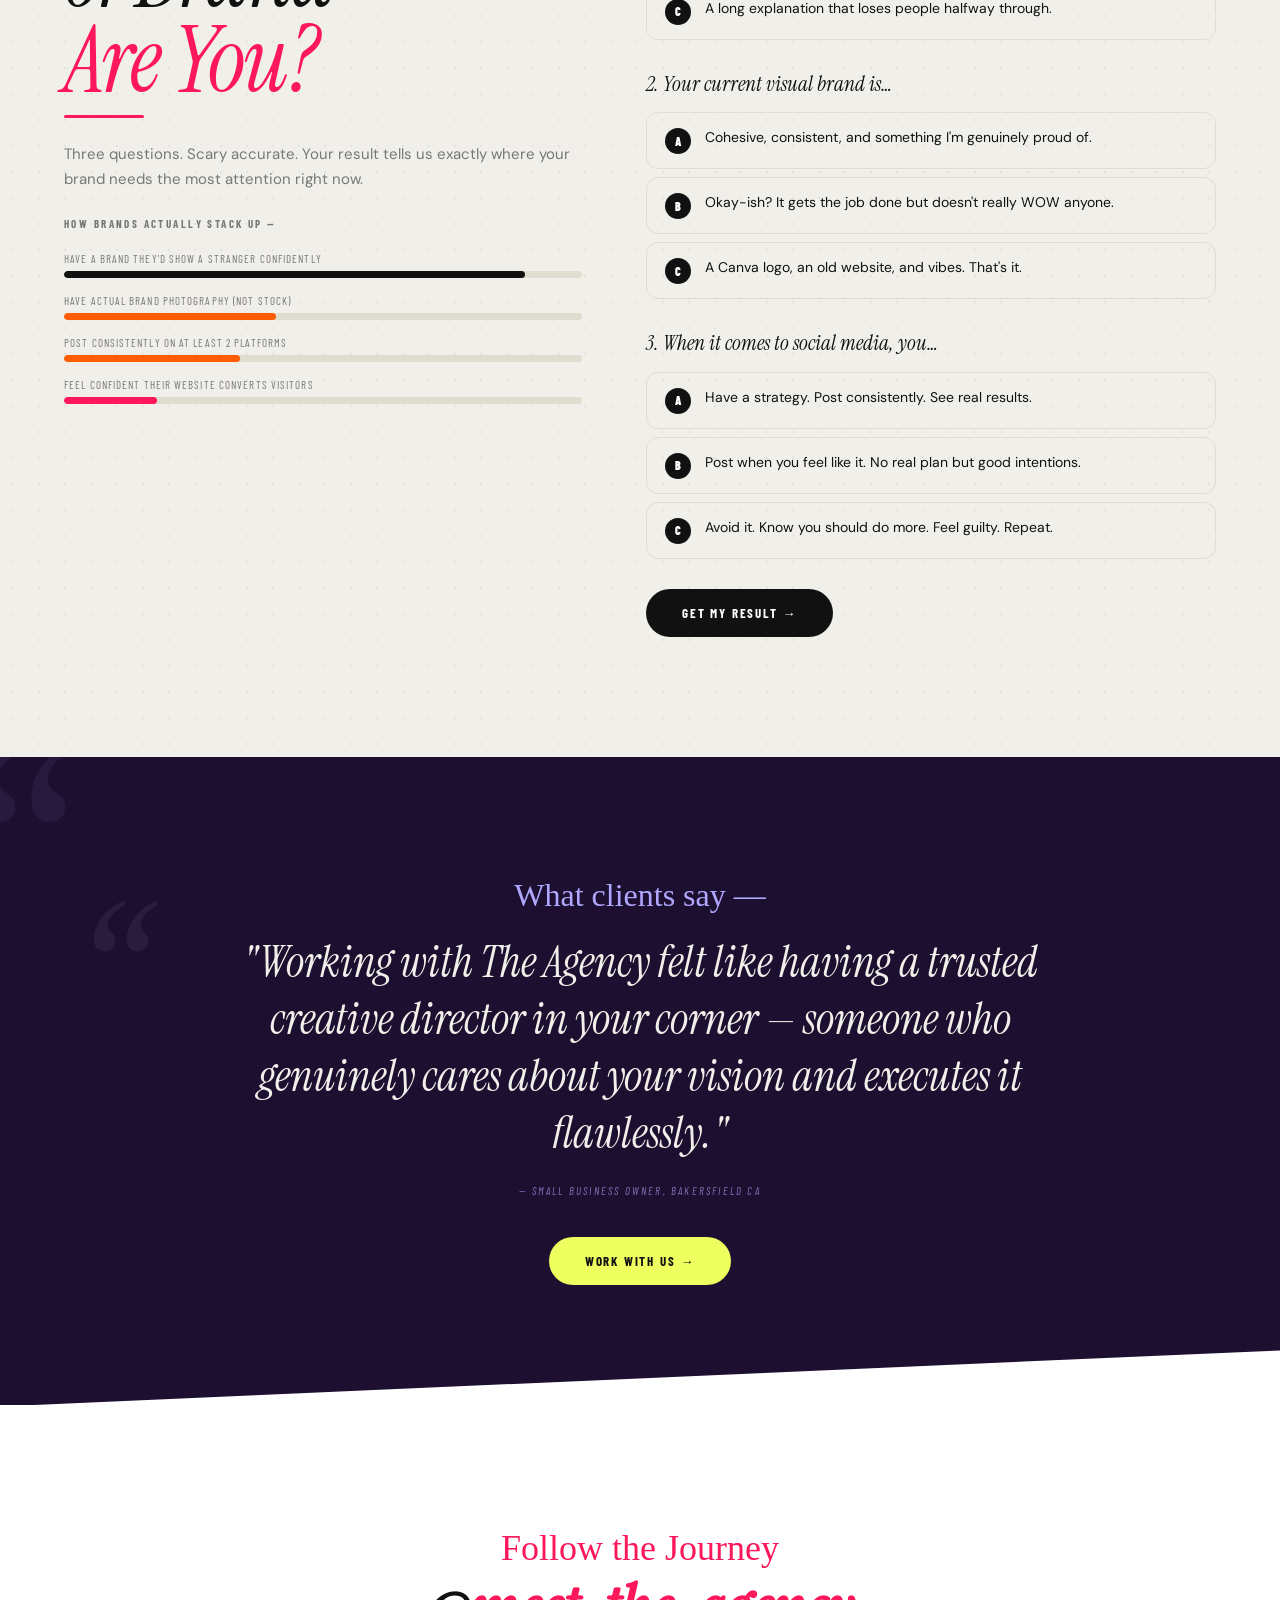
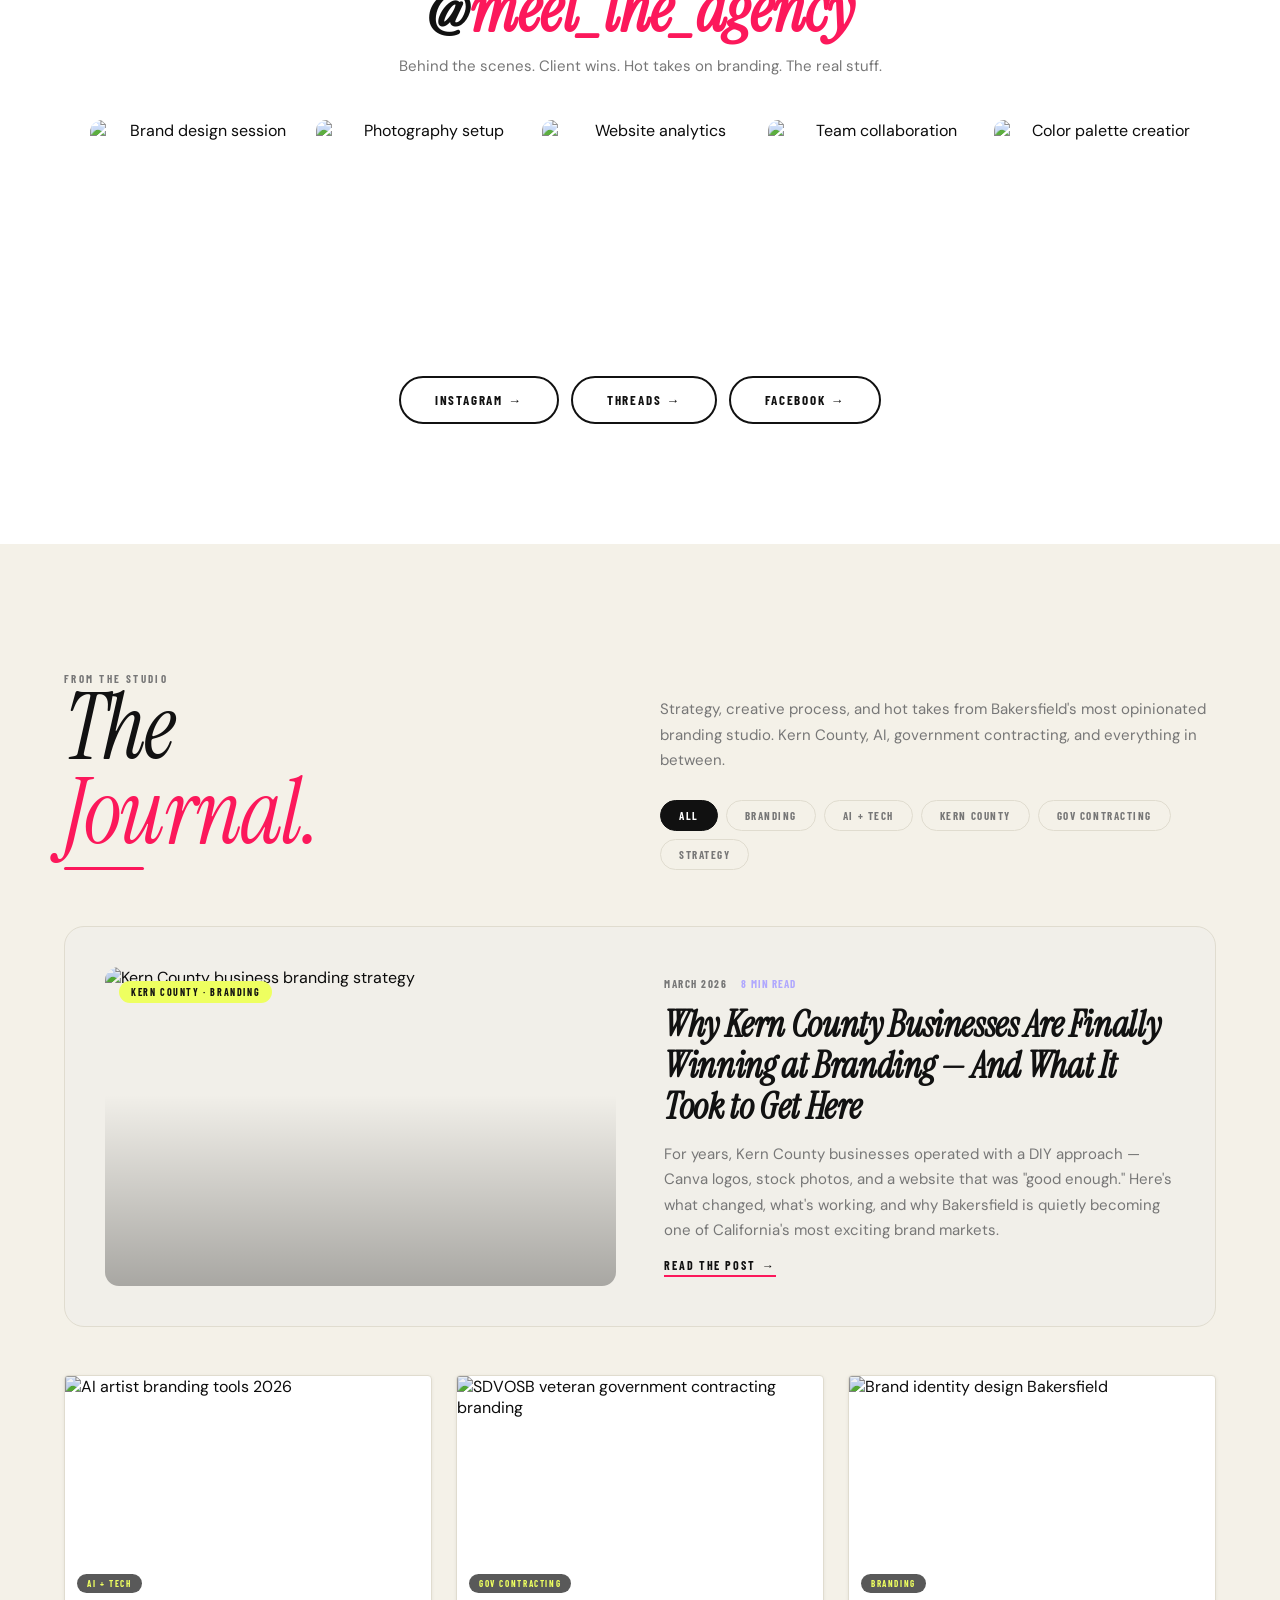
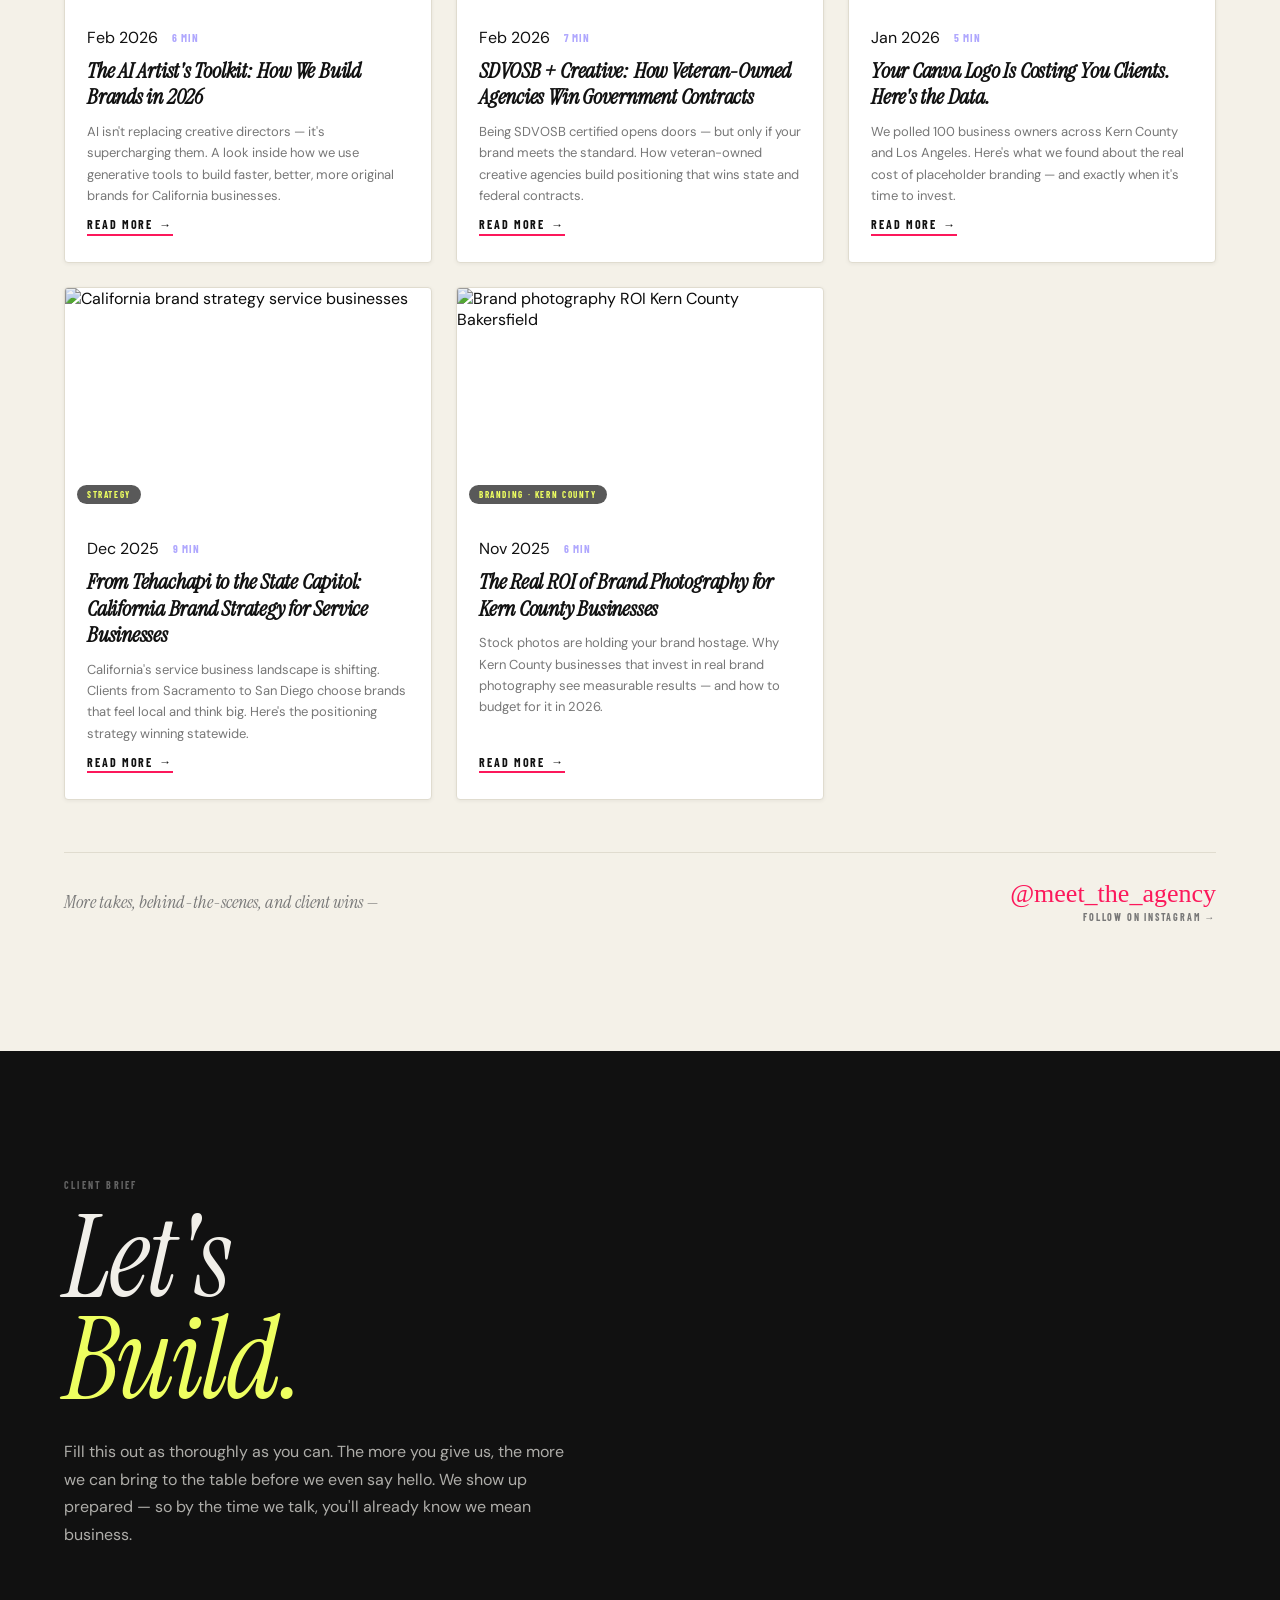
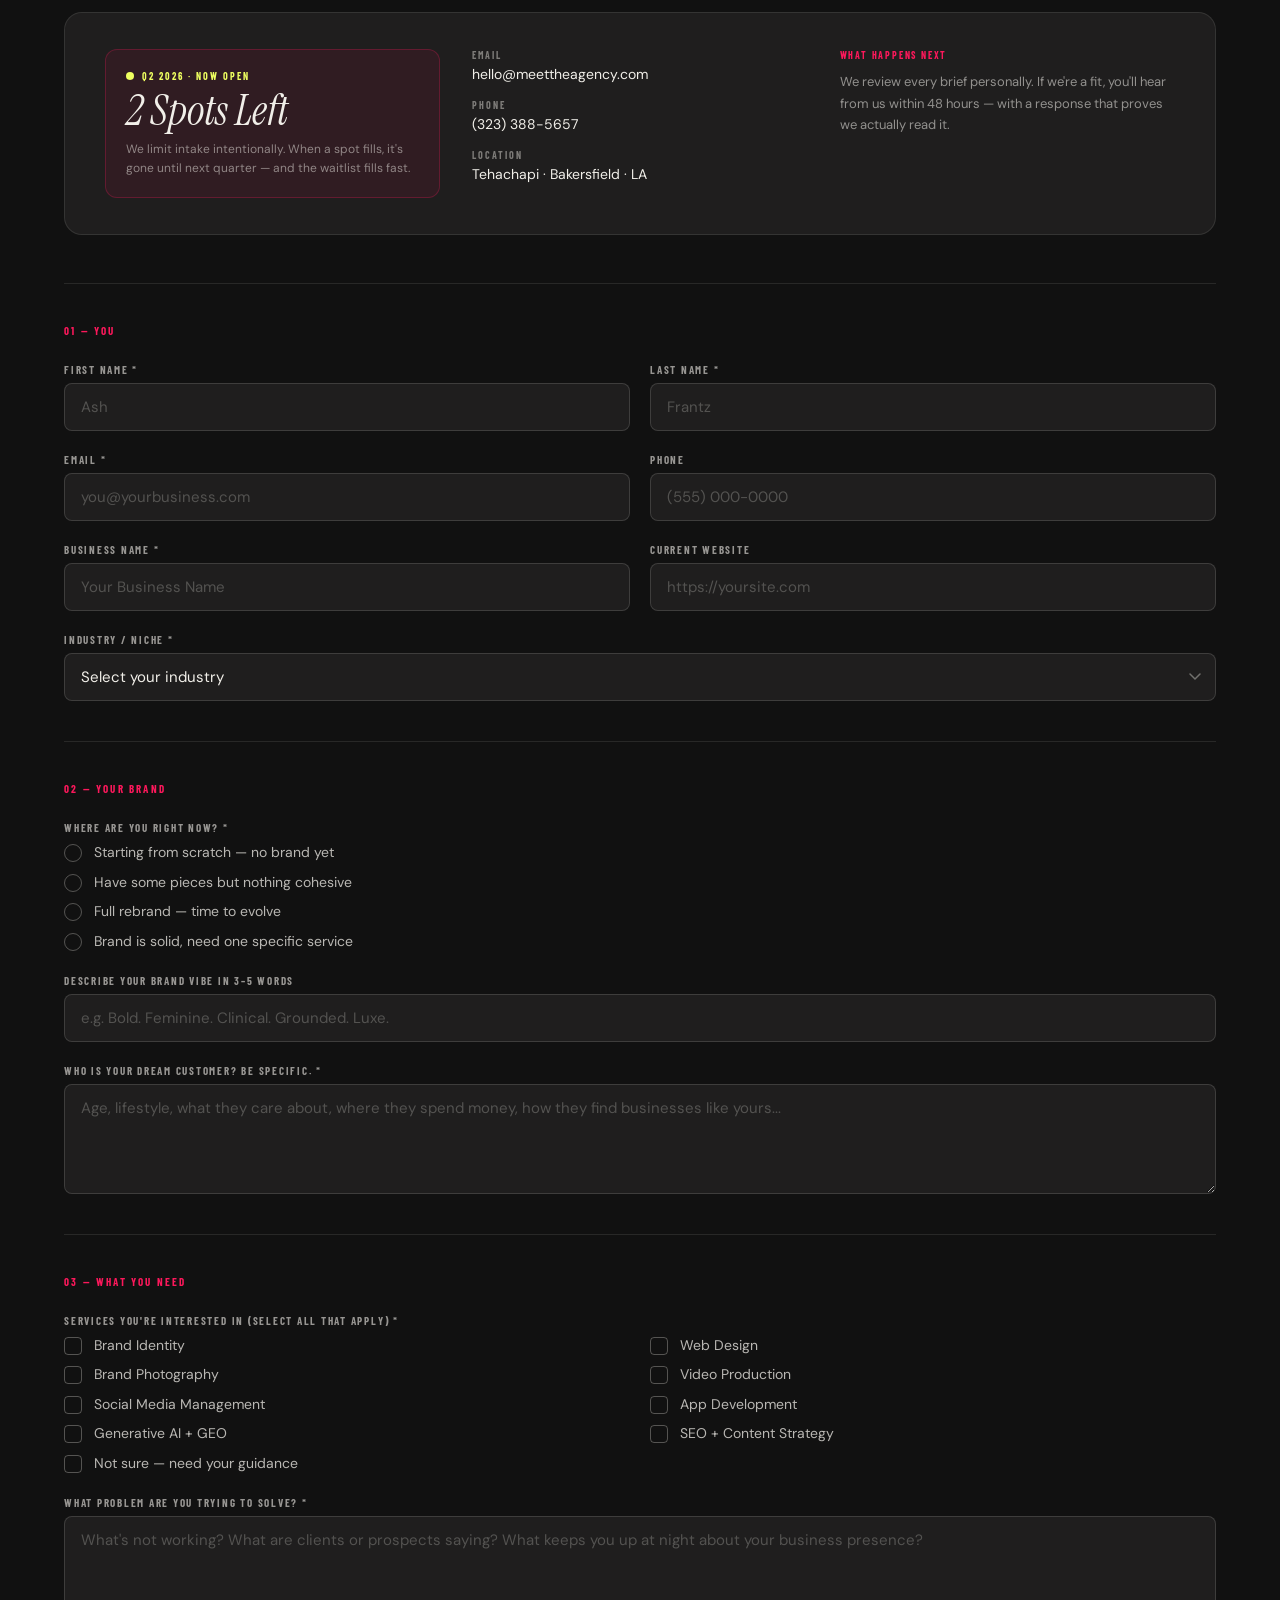
==== commit b4bda069: "✦ Major update: movement/details from inspo sites, gov expand accordion, full-width contact form, ne" ====
--- a/new-project/index.html
+++ b/new-project/index.html
@@ -68,11 +68,20 @@
 
 <body>
     <div class="wipe" id="wipe"></div>
+    <div class="grain-overlay" aria-hidden="true"></div>
+    <div class="cursor-glow" id="cursor-glow" aria-hidden="true"></div>
 
     <!-- ══ NAV ══ -->
     <nav class="nav" id="nav">
         <div class="nav-ticker">
-            <span class="nav-ticker-inner">★ &nbsp; THE AGENCY IS IN &nbsp; · &nbsp; KERN COUNTY + LOS ANGELES &nbsp; · &nbsp; VETERAN-OWNED SINCE 2006 &nbsp; · &nbsp; LIMITED SPOTS · APPLY NOW &nbsp; · &nbsp; BRANDING · WEB · PHOTO · VIDEO · APPS · SOCIAL &nbsp; · &nbsp; @MEETTHEAGENCY &nbsp; · &nbsp; <span id="live-datetime">...</span> &nbsp; · &nbsp; YOUR BRAND DESERVES THIS &nbsp; · &nbsp; ★ &nbsp; THE AGENCY IS IN &nbsp; · &nbsp; KERN COUNTY + LOS ANGELES &nbsp; · &nbsp; VETERAN-OWNED SINCE 2006 &nbsp; · &nbsp; LIMITED SPOTS · APPLY NOW &nbsp; · &nbsp; BRANDING · WEB · PHOTO · VIDEO · APPS · SOCIAL &nbsp; · &nbsp; @MEETTHEAGENCY &nbsp; · &nbsp; <span class="live-datetime-2">...</span> &nbsp; · &nbsp; YOUR BRAND DESERVES THIS &nbsp; ·</span>
+            <span class="nav-ticker-inner">★ &nbsp; THE AGENCY IS IN &nbsp; · &nbsp; KERN COUNTY + LOS ANGELES &nbsp; ·
+                &nbsp; VETERAN-OWNED SINCE 2006 &nbsp; · &nbsp; LIMITED SPOTS · APPLY NOW &nbsp; · &nbsp; BRANDING · WEB
+                · PHOTO · VIDEO · APPS · SOCIAL &nbsp; · &nbsp; @MEETTHEAGENCY &nbsp; · &nbsp; <span
+                    id="live-datetime">...</span> &nbsp; · &nbsp; YOUR BRAND DESERVES THIS &nbsp; · &nbsp; ★ &nbsp; THE
+                AGENCY IS IN &nbsp; · &nbsp; KERN COUNTY + LOS ANGELES &nbsp; · &nbsp; VETERAN-OWNED SINCE 2006 &nbsp; ·
+                &nbsp; LIMITED SPOTS · APPLY NOW &nbsp; · &nbsp; BRANDING · WEB · PHOTO · VIDEO · APPS · SOCIAL &nbsp; ·
+                &nbsp; @MEETTHEAGENCY &nbsp; · &nbsp; <span class="live-datetime-2">...</span> &nbsp; · &nbsp; YOUR
+                BRAND DESERVES THIS &nbsp; ·</span>
         </div>
         <div class="nav-inner">
             <nav class="nav-L" aria-label="Main navigation left">
@@ -103,7 +112,8 @@
                 <span class="pill pill-lav">Est. 2006</span>
             </div>
             <a href="#contact" class="btn-pk rv d4">Apply for a Spot →</a>
-            <div class="hero-byline rv d5">Kern County · Bakersfield · LA · Female Disabled Veteran-Owned · SDVOSB · WOSB</div>
+            <div class="hero-byline rv d5">Kern County · Bakersfield · LA · Female Disabled Veteran-Owned · SDVOSB ·
+                WOSB</div>
         </div>
         <div class="hero-media">
             <img src="https://images.unsplash.com/photo-1618005182384-a83a8bd57fbe?w=1100&h=1100&fit=crop"
@@ -111,6 +121,24 @@
             <div class="hero-media-overlay"></div>
         </div>
     </section>
+
+    <!-- ══ MARQUEE BAND 1 ══ -->
+    <div class="marquee-band marquee-band-lime">
+        <div class="marquee-track">
+            <span>★ &nbsp; BRANDING &nbsp; · &nbsp; WEB DESIGN &nbsp; · &nbsp; PHOTO &nbsp; · &nbsp; VIDEO &nbsp; ·
+                &nbsp; APPS &nbsp; · &nbsp; SOCIAL &nbsp; · &nbsp; AI + GEO &nbsp; · &nbsp; KERN COUNTY + LA &nbsp; ·
+                &nbsp; NOW BOOKING Q2 2026 &nbsp; · &nbsp;</span>
+            <span>★ &nbsp; BRANDING &nbsp; · &nbsp; WEB DESIGN &nbsp; · &nbsp; PHOTO &nbsp; · &nbsp; VIDEO &nbsp; ·
+                &nbsp; APPS &nbsp; · &nbsp; SOCIAL &nbsp; · &nbsp; AI + GEO &nbsp; · &nbsp; KERN COUNTY + LA &nbsp; ·
+                &nbsp; NOW BOOKING Q2 2026 &nbsp; · &nbsp;</span>
+            <span>★ &nbsp; BRANDING &nbsp; · &nbsp; WEB DESIGN &nbsp; · &nbsp; PHOTO &nbsp; · &nbsp; VIDEO &nbsp; ·
+                &nbsp; APPS &nbsp; · &nbsp; SOCIAL &nbsp; · &nbsp; AI + GEO &nbsp; · &nbsp; KERN COUNTY + LA &nbsp; ·
+                &nbsp; NOW BOOKING Q2 2026 &nbsp; · &nbsp;</span>
+            <span>★ &nbsp; BRANDING &nbsp; · &nbsp; WEB DESIGN &nbsp; · &nbsp; PHOTO &nbsp; · &nbsp; VIDEO &nbsp; ·
+                &nbsp; APPS &nbsp; · &nbsp; SOCIAL &nbsp; · &nbsp; AI + GEO &nbsp; · &nbsp; KERN COUNTY + LA &nbsp; ·
+                &nbsp; NOW BOOKING Q2 2026 &nbsp; · &nbsp;</span>
+        </div>
+    </div>
 
     <!-- ══ ABOUT ══ -->
     <section class="about" id="about">
@@ -132,7 +160,7 @@
                     powerhouse built on true friendship, unyielding discipline, and unapologetic ambition — so
                     brilliant businesses stop disappearing into the noise.</p>
                 <p class="body-text">We started in 2006 with military-grade discipline and a single mission: make
-                    brands that actually work. Psychology-first. Vibe-engineered. Built to dominate your market and
+                    brands that actually work. Psychology first. Vibe engineered. Built to dominate your market and
                     make your competition uncomfortable.</p>
             </div>
 
@@ -190,9 +218,10 @@
                 <div class="founder-photo-wrap">
                     <!-- Curved arc text -->
                     <svg class="founder-arc" viewBox="0 0 320 100" aria-hidden="true">
-                        <path id="ash-arc" d="M 10,90 Q 160,-30 310,90" fill="none"/>
+                        <path id="ash-arc" d="M 10,90 Q 160,-30 310,90" fill="none" />
                         <text font-family="Homemade Apple, cursive" font-size="12.5" fill="#111111" opacity=".7">
-                            <textPath href="#ash-arc" startOffset="5%">visual storytelling · brand creation · creative direction</textPath>
+                            <textPath href="#ash-arc" startOffset="5%">visual storytelling · brand creation · creative
+                                direction</textPath>
                         </text>
                     </svg>
                     <!-- Oval photo -->
@@ -212,7 +241,7 @@
                     <p class="founder-bio">Ash Frantz. USAF veteran. Visual storyteller and the creative force behind
                         every design decision at The Agency. Psychology-first brand architecture,
                         cinematic content production, and the rare ability to make your brand the most
-                        beautiful — and effective — thing in the room.</p>
+                        beautiful and effective thing in the room.</p>
                 </div>
             </div>
 
@@ -221,9 +250,10 @@
                 <div class="founder-photo-wrap">
                     <!-- Curved arc text -->
                     <svg class="founder-arc" viewBox="0 0 320 100" aria-hidden="true">
-                        <path id="britt-arc" d="M 10,90 Q 160,-30 310,90" fill="none"/>
+                        <path id="britt-arc" d="M 10,90 Q 160,-30 310,90" fill="none" />
                         <text font-family="Homemade Apple, cursive" font-size="12.5" fill="#111111" opacity=".7">
-                            <textPath href="#britt-arc" startOffset="3%">brand strategy · market positioning · client growth</textPath>
+                            <textPath href="#britt-arc" startOffset="3%">brand strategy · market positioning · client
+                                growth</textPath>
                         </text>
                     </svg>
                     <!-- Oval photo -->
@@ -269,6 +299,24 @@
         </div>
     </div>
 
+    <!-- ══ MARQUEE BAND 2 ══ -->
+    <div class="marquee-band marquee-band-pk marquee-band-reverse">
+        <div class="marquee-track marquee-track-reverse">
+            <span>YOUR BRAND DESERVES BETTER &nbsp; ✦ &nbsp; PSYCHOLOGY-FIRST BRANDING &nbsp; ✦ &nbsp; VETERAN-OWNED
+                SINCE 2006 &nbsp; ✦ &nbsp; LIMITED SPOTS EACH QUARTER &nbsp; ✦ &nbsp; THE AGENCY IS IN &nbsp; ✦
+                &nbsp;</span>
+            <span>YOUR BRAND DESERVES BETTER &nbsp; ✦ &nbsp; PSYCHOLOGY-FIRST BRANDING &nbsp; ✦ &nbsp; VETERAN-OWNED
+                SINCE 2006 &nbsp; ✦ &nbsp; LIMITED SPOTS EACH QUARTER &nbsp; ✦ &nbsp; THE AGENCY IS IN &nbsp; ✦
+                &nbsp;</span>
+            <span>YOUR BRAND DESERVES BETTER &nbsp; ✦ &nbsp; PSYCHOLOGY-FIRST BRANDING &nbsp; ✦ &nbsp; VETERAN-OWNED
+                SINCE 2006 &nbsp; ✦ &nbsp; LIMITED SPOTS EACH QUARTER &nbsp; ✦ &nbsp; THE AGENCY IS IN &nbsp; ✦
+                &nbsp;</span>
+            <span>YOUR BRAND DESERVES BETTER &nbsp; ✦ &nbsp; PSYCHOLOGY-FIRST BRANDING &nbsp; ✦ &nbsp; VETERAN-OWNED
+                SINCE 2006 &nbsp; ✦ &nbsp; LIMITED SPOTS EACH QUARTER &nbsp; ✦ &nbsp; THE AGENCY IS IN &nbsp; ✦
+                &nbsp;</span>
+        </div>
+    </div>
+
     <!-- ══ SERVICES ══ -->
     <section class="services" id="services">
         <div class="services-hdr">
@@ -290,7 +338,8 @@
                 <div class="svc-body">
                     <span class="svc-n barlow-tag">01 — Branding</span>
                     <h3 class="svc-name">Brand Identity</h3>
-                    <p class="svc-desc">Full brand systems — logo suites, color psychology, typography, brand voice, and guidelines. The whole architecture, built once, built right. From $5K.</p>
+                    <p class="svc-desc">Full brand systems — logo suites, color psychology, typography, brand voice, and
+                        guidelines. The whole architecture, built once, built right. From $5K.</p>
                     <span class="svc-arrow">→</span>
                 </div>
             </div>
@@ -301,7 +350,8 @@
                 <div class="svc-body">
                     <span class="svc-n barlow-tag">02 — Digital</span>
                     <h3 class="svc-name">Web Design</h3>
-                    <p class="svc-desc">Strategy-first websites that convert visitors into clients. Psychology-driven UX, scroll-stopping visuals, and copy that closes. From $8K.</p>
+                    <p class="svc-desc">Strategy-first websites that convert visitors into clients. Psychology-driven
+                        UX, scroll-stopping visuals, and copy that closes. From $8K.</p>
                     <span class="svc-arrow">→</span>
                 </div>
             </div>
@@ -312,7 +362,8 @@
                 <div class="svc-body">
                     <span class="svc-n barlow-tag">03 — Visual</span>
                     <h3 class="svc-name">Photography</h3>
-                    <p class="svc-desc">Brand portraits, product shoots, team photos, and editorial content. Real visuals that actually look like your business — not a stock photo site.</p>
+                    <p class="svc-desc">Brand portraits, product shoots, team photos, and editorial content. Real
+                        visuals that actually look like your business — not a stock photo site.</p>
                     <span class="svc-arrow">→</span>
                 </div>
             </div>
@@ -323,7 +374,8 @@
                 <div class="svc-body">
                     <span class="svc-n barlow-tag">04 — Motion</span>
                     <h3 class="svc-name">Video Production</h3>
-                    <p class="svc-desc">Cinematic brand films to social-first Reels — shot on phone or pro gear. Videos people actually finish watching, share, and remember.</p>
+                    <p class="svc-desc">Cinematic brand films to social-first Reels — shot on phone or pro gear. Videos
+                        people actually finish watching, share, and remember.</p>
                     <span class="svc-arrow">→</span>
                 </div>
             </div>
@@ -334,7 +386,8 @@
                 <div class="svc-body">
                     <span class="svc-n barlow-tag">05 — Tech</span>
                     <h3 class="svc-name">App Development</h3>
-                    <p class="svc-desc">Custom apps, client portals, and digital products for real business problems. Built lean, shipped fast, and designed to scale.</p>
+                    <p class="svc-desc">Custom apps, client portals, and digital products for real business problems.
+                        Built lean, shipped fast, and designed to scale.</p>
                     <span class="svc-arrow">→</span>
                 </div>
             </div>
@@ -345,7 +398,8 @@
                 <div class="svc-body">
                     <span class="svc-n barlow-tag">06 — Social</span>
                     <h3 class="svc-name">Social Media</h3>
-                    <p class="svc-desc">Full-service social management — strategy, content creation, copy, Reels, and analytics. Built to grow audiences that actually buy. From $1.5K/mo.</p>
+                    <p class="svc-desc">Full-service social management — strategy, content creation, copy, Reels, and
+                        analytics. Built to grow audiences that actually buy. From $1.5K/mo.</p>
                     <span class="svc-arrow">→</span>
                 </div>
             </div>
@@ -356,31 +410,80 @@
                 <div class="svc-body">
                     <span class="svc-n barlow-tag">07 — AI + GEO</span>
                     <h3 class="svc-name">Generative AI &amp; GEO</h3>
-                    <p class="svc-desc">AI-powered content systems and Generative Engine Optimization — built so AI search tools recommend your brand, not your competitors. From $1.2K/mo.</p>
+                    <p class="svc-desc">AI-powered content systems and Generative Engine Optimization — built so AI
+                        search tools recommend your brand, not your competitors. From $1.2K/mo.</p>
                     <span class="svc-arrow">→</span>
                 </div>
             </div>
         </div>
     </section>
+
+    <!-- ══ GOV / WHITE LABEL (Expandable) ══ -->
+    <div class="gov-expand-wrap" id="gov-expand">
+        <button class="gov-expand-trigger" onclick="document.getElementById('gov-expand').classList.toggle('open')">
+            <span class="gov-expand-label">
+                <span class="barlow-tag" style="color:var(--pink);display:inline;">SDVOSB + WOSB Certified</span>
+                <span class="gov-expand-title">Gov Contracts · State Work · White Label</span>
+            </span>
+            <span class="gov-expand-icon">+</span>
+        </button>
+        <div class="gov-expand-body">
+            <div class="gov-expand-inner">
+                <div class="gov-expand-col">
+                    <div class="gov-cert-grid">
+                        <div class="cert-row"><span class="cert-badge">SDVOSB</span><span
+                                class="cert-desc">Service-Disabled Veteran-Owned Small Business · Verified</span></div>
+                        <div class="cert-row"><span class="cert-badge cert-badge-lav">WOSB</span><span
+                                class="cert-desc">Woman-Owned Small Business · Certified</span></div>
+                        <div class="cert-row"><span class="cert-badge cert-badge-lime">USAF</span><span
+                                class="cert-desc">Female Disabled Veteran · Ash Frantz, Founder</span></div>
+                    </div>
+                    <div style="margin-top:24px;">
+                        <div class="barlow-tag"
+                            style="font-size:10px;letter-spacing:.2em;color:var(--mid);margin-bottom:12px;">White Label
+                            Capabilities</div>
+                        <ul class="pv-list" style="columns:2;gap:12px;">
+                            <li>Full brand identity systems</li>
+                            <li>Website design + development</li>
+                            <li>Content creation + photography</li>
+                            <li>Video production + editing</li>
+                            <li>Social media management</li>
+                            <li>AI content systems + GEO</li>
+                            <li>Creative direction + strategy</li>
+                        </ul>
+                    </div>
+                    <p style="font-size:14px;color:var(--mid);line-height:1.65;margin-top:20px;">We're procurement-ready
+                        and have partnered with agencies, gov contractors, and state vendors across California.</p>
+                    <a href="#partnerships" class="btn-outline" style="margin-top:24px;">Submit Partnership Inquiry
+                        →</a>
+                </div>
+            </div>
+        </div>
+    </div>
 
     <!-- ══ PHOTO + VIDEO ══ -->
     <section class="photo-video-sec" id="content-creation">
         <div class="pv-hdr rv">
             <span class="script-tag">Shoot Day is Sacred</span>
             <h2 class="section-hed rv d1">Content That<br><em>Converts.</em></h2>
-            <p class="body-text rv d2" style="max-width:540px;margin:18px auto 0;">We shoot everything. Phone-native social content. Cinematic brand films. Product photography. Team portraits. Whether it's an iPhone or a cinema camera — we know how to make your business look undeniable.</p>
+            <p class="body-text rv d2" style="max-width:540px;margin:18px auto 0;">We shoot everything. Phone-native
+                social content. Cinematic brand films. Product photography. Team portraits. Whether it's an iPhone or a
+                cinema camera we know how to make your business look undeniable.</p>
         </div>
         <div class="pv-grid">
             <div class="pv-col pv-phone rv">
                 <div class="pv-col-img">
-                    <img src="https://images.unsplash.com/photo-1611162616475-46b635cb6868?w=700&h=520&fit=crop" alt="Phone-native social media content creation" loading="lazy">
+                    <img src="https://images.unsplash.com/photo-1611162616475-46b635cb6868?w=700&h=520&fit=crop"
+                        alt="Phone-native social media content creation" loading="lazy">
                     <div class="pv-col-badge">
                         <span class="barlow-tag">Phone-Native</span>
                     </div>
                 </div>
                 <div class="pv-col-body">
                     <h3 class="pv-col-hed">Social-First Content</h3>
-                    <p class="pv-col-desc">Authentic, fast-turnaround content made for the scroll. Shot on iPhone in real environments — the kind that drives saves, shares, and DMs. Perfect for Reels, Stories, and social campaigns that feel native to the platform.</p>
+                    <p class="pv-col-desc">Authentic, fast-turnaround content made for the scroll. Shot on iPhone in
+                        real environments the kind that drives saves, shares, and DMs. Perfect for Reels, Stories, and
+                        social campaigns that feel native to the platform.</p>
                     <ul class="pv-list">
                         <li>Instagram Reels &amp; TikToks</li>
                         <li>Behind-the-scenes content</li>
@@ -395,14 +498,17 @@
             </div>
             <div class="pv-col pv-pro rv d2">
                 <div class="pv-col-img">
-                    <img src="https://images.unsplash.com/photo-1574717024653-61fd2cf4d44d?w=700&h=520&fit=crop" alt="Professional camera brand photography and video" loading="lazy">
+                    <img src="https://images.unsplash.com/photo-1574717024653-61fd2cf4d44d?w=700&h=520&fit=crop"
+                        alt="Professional camera brand photography and video" loading="lazy">
                     <div class="pv-col-badge pv-col-badge-pk">
                         <span class="barlow-tag">Pro Gear</span>
                     </div>
                 </div>
                 <div class="pv-col-body">
                     <h3 class="pv-col-hed">Cinematic Brand Content</h3>
-                    <p class="pv-col-desc">Studio-quality photography and video using our professional gear collection. For brands that need to show up at the highest level — on their website, in ads, at pitches, and everywhere else that matters.</p>
+                    <p class="pv-col-desc">Studio-quality photography and video using our professional gear collection.
+                        For brands that need to show up at the highest level — on their website, in ads, at pitches, and
+                        everywhere else that matters.</p>
                     <ul class="pv-list">
                         <li>Brand photography sessions</li>
                         <li>Product + commercial photography</li>
@@ -514,10 +620,25 @@
         <a href="#contact" class="btn-outline-light rv" style="display:inline-flex;margin-top:52px;">See More Work →</a>
     </section>
 
+    <!-- ══ MARQUEE BAND 3 ══ -->
+    <div class="marquee-band marquee-band-lav">
+        <div class="marquee-track">
+            <span>WE SHOULD DEFINITELY WORK TOGETHER &nbsp; ★ &nbsp; WE SHOULD DEFINITELY WORK TOGETHER &nbsp; ★ &nbsp;
+                WE SHOULD DEFINITELY WORK TOGETHER &nbsp; ★ &nbsp;</span>
+            <span>WE SHOULD DEFINITELY WORK TOGETHER &nbsp; ★ &nbsp; WE SHOULD DEFINITELY WORK TOGETHER &nbsp; ★ &nbsp;
+                WE SHOULD DEFINITELY WORK TOGETHER &nbsp; ★ &nbsp;</span>
+            <span>WE SHOULD DEFINITELY WORK TOGETHER &nbsp; ★ &nbsp; WE SHOULD DEFINITELY WORK TOGETHER &nbsp; ★ &nbsp;
+                WE SHOULD DEFINITELY WORK TOGETHER &nbsp; ★ &nbsp;</span>
+            <span>WE SHOULD DEFINITELY WORK TOGETHER &nbsp; ★ &nbsp; WE SHOULD DEFINITELY WORK TOGETHER &nbsp; ★ &nbsp;
+                WE SHOULD DEFINITELY WORK TOGETHER &nbsp; ★ &nbsp;</span>
+        </div>
+    </div>
+
     <!-- ══ STATEMENT BAND ══ -->
     <div class="statement-band">
         <span class="script-white">The deal —</span>
-        <p class="statement-quote">"We limit our intake on purpose. Because you don't hire The Agency to get a slice — you get the whole team or nothing."</p>
+        <p class="statement-quote">"We limit our intake on purpose. Because you don't hire The Agency to get a slice —
+            you get the whole team or nothing."</p>
         <p class="statement-sub">Spots are limited every quarter. When they're gone, they're gone.</p>
         <a href="#contact" class="btn-lime">Check Availability →</a>
     </div>
@@ -568,7 +689,8 @@
                             <span class="quiz-opt-letter">A</span>A clear, confident one-liner that always lands.
                         </div>
                         <div class="quiz-opt" data-q="1" data-v="b" onclick="selectOpt(this)">
-                            <span class="quiz-opt-letter">B</span>Something different every time. Still figuring out the pitch.
+                            <span class="quiz-opt-letter">B</span>Something different every time. Still figuring out the
+                            pitch.
                         </div>
                         <div class="quiz-opt" data-q="1" data-v="c" onclick="selectOpt(this)">
                             <span class="quiz-opt-letter">C</span>A long explanation that loses people halfway through.
@@ -579,10 +701,12 @@
                     <div class="quiz-q-text">2. Your current visual brand is…</div>
                     <div class="quiz-opts">
                         <div class="quiz-opt" data-q="2" data-v="a" onclick="selectOpt(this)">
-                            <span class="quiz-opt-letter">A</span>Cohesive, consistent, and something I'm genuinely proud of.
+                            <span class="quiz-opt-letter">A</span>Cohesive, consistent, and something I'm genuinely
+                            proud of.
                         </div>
                         <div class="quiz-opt" data-q="2" data-v="b" onclick="selectOpt(this)">
-                            <span class="quiz-opt-letter">B</span>Okay-ish? It gets the job done but doesn't really WOW anyone.
+                            <span class="quiz-opt-letter">B</span>Okay-ish? It gets the job done but doesn't really WOW
+                            anyone.
                         </div>
                         <div class="quiz-opt" data-q="2" data-v="c" onclick="selectOpt(this)">
                             <span class="quiz-opt-letter">C</span>A Canva logo, an old website, and vibes. That's it.
@@ -596,10 +720,12 @@
                             <span class="quiz-opt-letter">A</span>Have a strategy. Post consistently. See real results.
                         </div>
                         <div class="quiz-opt" data-q="3" data-v="b" onclick="selectOpt(this)">
-                            <span class="quiz-opt-letter">B</span>Post when you feel like it. No real plan but good intentions.
+                            <span class="quiz-opt-letter">B</span>Post when you feel like it. No real plan but good
+                            intentions.
                         </div>
                         <div class="quiz-opt" data-q="3" data-v="c" onclick="selectOpt(this)">
-                            <span class="quiz-opt-letter">C</span>Avoid it. Know you should do more. Feel guilty. Repeat.
+                            <span class="quiz-opt-letter">C</span>Avoid it. Know you should do more. Feel guilty.
+                            Repeat.
                         </div>
                     </div>
                 </div>
@@ -626,12 +752,20 @@
     <section class="insta-sec" id="instagram">
         <div class="insta-hdr">
             <span class="script-tag rv">Follow the Journey</span>
-            <h2 class="insta-hed rv d1">@<em class="pk">meettheagency</em></h2>
+            <h2 class="insta-hed rv d1">@<em class="pk">meet_the_agency</em></h2>
             <p class="body-text rv d2">Behind the scenes. Client wins. Hot takes on branding. The real stuff.</p>
         </div>
-        <div class="ig-grid rv d3" id="ig-feed"></div>
-        <a href="https://www.instagram.com/meettheagency/" target="_blank" rel="noopener"
-            class="btn-outline rv d4">Follow Us on Instagram →</a>
+        <div class="ig-slider-wrap rv d3">
+            <div class="ig-slider" id="ig-feed"></div>
+        </div>
+        <div class="ig-links rv d4">
+            <a href="https://www.instagram.com/meet_the_agency/" target="_blank" rel="noopener"
+                class="btn-outline">Instagram →</a>
+            <a href="https://www.threads.net/@meet_the_agency" target="_blank" rel="noopener"
+                class="btn-outline">Threads →</a>
+            <a href="https://www.facebook.com/meettheagencyllc" target="_blank" rel="noopener"
+                class="btn-outline">Facebook →</a>
+        </div>
     </section>
 
     <!-- ══ BLOG ══ -->
@@ -671,7 +805,8 @@
 
         <!-- FEATURED POST -->
         <article class="blog-featured rv" data-cat="kern branding" itemscope itemtype="https://schema.org/Article">
-            <a class="blog-feat-img" href="#blog" aria-label="Read: Why Kern County Businesses Are Finally Winning at Branding">
+            <a class="blog-feat-img" href="#blog"
+                aria-label="Read: Why Kern County Businesses Are Finally Winning at Branding">
                 <img src="https://images.unsplash.com/photo-1460925895917-afdab827c52f?w=900&h=560&fit=crop"
                     alt="Kern County business branding strategy" loading="lazy" itemprop="image">
                 <div class="blog-feat-overlay"></div>
@@ -735,7 +870,8 @@
                 </div>
             </article>
 
-            <article class="blog-card rv d2" data-cat="branding strategy" itemscope itemtype="https://schema.org/Article">
+            <article class="blog-card rv d2" data-cat="branding strategy" itemscope
+                itemtype="https://schema.org/Article">
                 <a href="#blog" class="blog-card-img-wrap">
                     <img src="https://images.unsplash.com/photo-1626785774573-4b799315345d?w=600&h=380&fit=crop"
                         alt="Brand identity design Bakersfield" loading="lazy" itemprop="image">
@@ -766,7 +902,8 @@
                         <time datetime="2025-12-01" itemprop="datePublished">Dec 2025</time>
                         <span class="blog-read">9 min</span>
                     </div>
-                    <h3 class="blog-card-title" itemprop="headline">From Tehachapi to the State Capitol: California Brand
+                    <h3 class="blog-card-title" itemprop="headline">From Tehachapi to the State Capitol: California
+                        Brand
                         Strategy for Service Businesses</h3>
                     <p class="blog-card-excerpt" itemprop="description">California's service business landscape is
                         shifting. Clients from Sacramento to San Diego choose brands that feel local and think big.
@@ -800,8 +937,7 @@
         <!-- Blog footer / IG CTA -->
         <div class="blog-footer rv">
             <p class="blog-footer-text">More takes, behind-the-scenes, and client wins —</p>
-            <a href="https://www.instagram.com/meet_the_agency/" target="_blank" rel="noopener"
-                class="blog-ig-cta">
+            <a href="https://www.instagram.com/meet_the_agency/" target="_blank" rel="noopener" class="blog-ig-cta">
                 <span class="blog-ig-handle">@meet_the_agency</span>
                 <span class="blog-ig-sub">Follow on Instagram →</span>
             </a>
@@ -814,23 +950,23 @@
         <div class="brief-top rv">
             <span class="contact-tag">Client Brief</span>
             <h2 class="contact-hed">Let's<br><em>Build.</em></h2>
-            <p class="brief-deck">Fill this out as thoroughly as you can. The more you give us, the more we can bring to the table before we even say hello. We show up prepared — so by the time we talk, you'll already know we mean business.</p>
-        </div>
-        <div class="brief-layout">
-            <!-- Sidebar -->
-            <aside class="brief-sidebar rv d1">
-                <!-- Availability / FOMO -->
-                <div class="avail-block">
-                    <div class="avail-live">
-                        <span class="avail-dot"></span>
-                        <span class="avail-live-label">Q2 2026 · Now Open</span>
-                    </div>
-                    <div class="avail-count">2 Spots Left</div>
-                    <p class="avail-sub">We limit intake intentionally. When a spot fills, it's gone until next quarter — and the waitlist fills fast.</p>
-                </div>
-
-                <div class="brief-sidebar-divider"></div>
-
+            <p class="brief-deck">Fill this out as thoroughly as you can. The more you give us, the more we can bring to
+                the table before we even say hello. We show up prepared — so by the time we talk, you'll already know we
+                mean business.</p>
+        </div>
+
+        <!-- Contact Info Bar -->
+        <div class="brief-info-bar rv d1">
+            <div class="avail-block">
+                <div class="avail-live">
+                    <span class="avail-dot"></span>
+                    <span class="avail-live-label">Q2 2026 · Now Open</span>
+                </div>
+                <div class="avail-count">2 Spots Left</div>
+                <p class="avail-sub">We limit intake intentionally. When a spot fills, it's gone until next quarter —
+                    and the waitlist fills fast.</p>
+            </div>
+            <div class="brief-info-details">
                 <div class="ci-block">
                     <span class="ci-label">Email</span>
                     <span class="ci-val">hello@meettheagency.com</span>
@@ -843,269 +979,304 @@
                     <span class="ci-label">Location</span>
                     <span class="ci-val">Tehachapi · Bakersfield · LA</span>
                 </div>
-
-                <div class="brief-sidebar-divider"></div>
-
-                <div class="brief-sidebar-note">
-                    <span class="barlow-tag pk" style="font-size:10px;letter-spacing:.18em;">What Happens Next</span>
-                    <p>We review every brief personally. If we're a fit, you'll hear from us within 48 hours — with a response that proves we actually read it.</p>
-                </div>
-                <a href="#partnerships" class="brief-collab-link">Gov / State / White Label? <span>→</span></a>
-            </aside>
-
-            <!-- The Form -->
-            <form class="brief-form rv d2" action="https://formspree.io/f/mbdawrqy" method="POST" novalidate>
-                <input type="hidden" name="_subject" value="✦ New Client Brief — The Agency">
-                <input type="hidden" name="form_type" value="client_brief">
-
-                <!-- 01 You -->
-                <div class="brief-section">
-                    <div class="brief-section-label">
-                        <span class="barlow-tag">01 — You</span>
-                    </div>
-                    <div class="bf-row bf-2col">
-                        <div class="bf-field">
-                            <label class="bf-label" for="bf-fname">First Name *</label>
-                            <input class="bf-input" type="text" id="bf-fname" name="first_name" required placeholder="Ash">
-                        </div>
-                        <div class="bf-field">
-                            <label class="bf-label" for="bf-lname">Last Name *</label>
-                            <input class="bf-input" type="text" id="bf-lname" name="last_name" required placeholder="Frantz">
-                        </div>
-                    </div>
-                    <div class="bf-row bf-2col">
-                        <div class="bf-field">
-                            <label class="bf-label" for="bf-email">Email *</label>
-                            <input class="bf-input" type="email" id="bf-email" name="email" required placeholder="you@yourbusiness.com">
-                        </div>
-                        <div class="bf-field">
-                            <label class="bf-label" for="bf-phone">Phone</label>
-                            <input class="bf-input" type="tel" id="bf-phone" name="phone" placeholder="(555) 000-0000">
-                        </div>
-                    </div>
-                    <div class="bf-row bf-2col">
-                        <div class="bf-field">
-                            <label class="bf-label" for="bf-biz">Business Name *</label>
-                            <input class="bf-input" type="text" id="bf-biz" name="business_name" required placeholder="Your Business Name">
-                        </div>
-                        <div class="bf-field">
-                            <label class="bf-label" for="bf-web">Current Website</label>
-                            <input class="bf-input" type="url" id="bf-web" name="website" placeholder="https://yoursite.com">
-                        </div>
-                    </div>
-                    <div class="bf-row">
-                        <div class="bf-field">
-                            <label class="bf-label" for="bf-industry">Industry / Niche *</label>
-                            <select class="bf-input bf-select" id="bf-industry" name="industry" required>
-                                <option value="" disabled selected>Select your industry</option>
-                                <option>Health + Wellness</option>
-                                <option>Beauty + Aesthetics</option>
-                                <option>Food + Hospitality</option>
-                                <option>Real Estate</option>
-                                <option>Professional Services (Law, Finance, Consulting)</option>
-                                <option>Photography / Videography</option>
-                                <option>Retail + E-commerce</option>
-                                <option>Fitness + Sport</option>
-                                <option>Tech + SaaS</option>
-                                <option>Government / Public Sector</option>
-                                <option>Nonprofit / Mission-Driven</option>
-                                <option>Creative / Entertainment</option>
-                                <option>Construction + Trades</option>
-                                <option>Education</option>
-                                <option>Other</option>
-                            </select>
-                        </div>
-                    </div>
-                </div>
-
-                <!-- 02 Your Brand -->
-                <div class="brief-section">
-                    <div class="brief-section-label">
-                        <span class="barlow-tag">02 — Your Brand</span>
-                    </div>
-                    <div class="bf-row">
-                        <div class="bf-field">
-                            <label class="bf-label">Where are you right now? *</label>
-                            <div class="bf-radio-group">
-                                <label class="bf-radio"><input type="radio" name="brand_status" value="Starting from scratch — no brand yet" required><span>Starting from scratch — no brand yet</span></label>
-                                <label class="bf-radio"><input type="radio" name="brand_status" value="Have some pieces but nothing cohesive"><span>Have some pieces but nothing cohesive</span></label>
-                                <label class="bf-radio"><input type="radio" name="brand_status" value="Full rebrand — time to evolve"><span>Full rebrand — time to evolve</span></label>
-                                <label class="bf-radio"><input type="radio" name="brand_status" value="Brand is solid, need one specific service"><span>Brand is solid, need one specific service</span></label>
-                            </div>
-                        </div>
-                    </div>
-                    <div class="bf-row">
-                        <div class="bf-field">
-                            <label class="bf-label" for="bf-vibe">Describe your brand vibe in 3–5 words</label>
-                            <input class="bf-input" type="text" id="bf-vibe" name="brand_vibe" placeholder="e.g. Bold. Feminine. Clinical. Grounded. Luxe.">
-                        </div>
-                    </div>
-                    <div class="bf-row">
-                        <div class="bf-field">
-                            <label class="bf-label" for="bf-audience">Who is your dream customer? Be specific. *</label>
-                            <textarea class="bf-input bf-textarea" id="bf-audience" name="dream_customer" required placeholder="Age, lifestyle, what they care about, where they spend money, how they find businesses like yours..."></textarea>
-                        </div>
-                    </div>
-                </div>
-
-                <!-- 03 Services -->
-                <div class="brief-section">
-                    <div class="brief-section-label">
-                        <span class="barlow-tag">03 — What You Need</span>
-                    </div>
-                    <div class="bf-row">
-                        <div class="bf-field">
-                            <label class="bf-label">Services you're interested in (select all that apply) *</label>
-                            <div class="bf-check-group">
-                                <label class="bf-check"><input type="checkbox" name="services" value="Brand Identity"><span>Brand Identity</span></label>
-                                <label class="bf-check"><input type="checkbox" name="services" value="Web Design"><span>Web Design</span></label>
-                                <label class="bf-check"><input type="checkbox" name="services" value="Brand Photography"><span>Brand Photography</span></label>
-                                <label class="bf-check"><input type="checkbox" name="services" value="Video Production"><span>Video Production</span></label>
-                                <label class="bf-check"><input type="checkbox" name="services" value="Social Media Management"><span>Social Media Management</span></label>
-                                <label class="bf-check"><input type="checkbox" name="services" value="App Development"><span>App Development</span></label>
-                                <label class="bf-check"><input type="checkbox" name="services" value="Generative AI + GEO"><span>Generative AI + GEO</span></label>
-                                <label class="bf-check"><input type="checkbox" name="services" value="SEO + Content Strategy"><span>SEO + Content Strategy</span></label>
-                                <label class="bf-check"><input type="checkbox" name="services" value="Not sure — need your guidance"><span>Not sure — need your guidance</span></label>
-                            </div>
-                        </div>
-                    </div>
-                    <div class="bf-row">
-                        <div class="bf-field">
-                            <label class="bf-label" for="bf-problem">What problem are you trying to solve? *</label>
-                            <textarea class="bf-input bf-textarea" id="bf-problem" name="problem_to_solve" required placeholder="What's not working? What are clients or prospects saying? What keeps you up at night about your business presence?"></textarea>
-                        </div>
-                    </div>
-                    <div class="bf-row">
-                        <div class="bf-field">
-                            <label class="bf-label" for="bf-win">What does a win look like in 6 months? *</label>
-                            <textarea class="bf-input bf-textarea" id="bf-win" name="success_in_6mo" required placeholder="More leads? Premium clients? A rebrand that finally feels like you? Tell us the outcome you're chasing."></textarea>
-                        </div>
-                    </div>
-                </div>
-
-                <!-- 04 Inspiration -->
-                <div class="brief-section">
-                    <div class="brief-section-label">
-                        <span class="barlow-tag">04 — Inspiration</span>
-                    </div>
-                    <p class="bf-section-note">This is where we get to know your taste. Don't overthink it — just share what you love.</p>
-                    <div class="bf-row">
-                        <div class="bf-field">
-                            <label class="bf-label" for="bf-pinterest">Pinterest Board URL</label>
-                            <input class="bf-input" type="url" id="bf-pinterest" name="pinterest_board" placeholder="https://pinterest.com/yourboard">
-                        </div>
-                    </div>
-                    <div class="bf-row bf-2col">
-                        <div class="bf-field">
-                            <label class="bf-label" for="bf-inspo1">Website You Love #1</label>
-                            <input class="bf-input" type="url" id="bf-inspo1" name="inspo_site_1" placeholder="https://...">
-                        </div>
-                        <div class="bf-field">
-                            <label class="bf-label" for="bf-inspo2">Website You Love #2</label>
-                            <input class="bf-input" type="url" id="bf-inspo2" name="inspo_site_2" placeholder="https://...">
-                        </div>
-                    </div>
-                    <div class="bf-row">
-                        <div class="bf-field">
-                            <label class="bf-label" for="bf-inspo3">Website You Love #3</label>
-                            <input class="bf-input" type="url" id="bf-inspo3" name="inspo_site_3" placeholder="https://...">
-                        </div>
-                    </div>
-                    <div class="bf-row">
-                        <div class="bf-field">
-                            <label class="bf-label" for="bf-admire">Brands or businesses you admire (competitors or not)</label>
-                            <textarea class="bf-input bf-textarea bf-textarea-sm" id="bf-admire" name="brands_admired" placeholder="Names, IG handles, websites — anything. What do you love about them?"></textarea>
-                        </div>
-                    </div>
-                    <div class="bf-row">
-                        <div class="bf-field">
-                            <label class="bf-label" for="bf-competitors">Your direct competitors (who are you up against?)</label>
-                            <textarea class="bf-input bf-textarea bf-textarea-sm" id="bf-competitors" name="competitors" placeholder="Who shows up when someone searches for what you offer? Who are you trying to outshine?"></textarea>
-                        </div>
-                    </div>
-                    <div class="bf-row">
-                        <div class="bf-field">
-                            <label class="bf-label" for="bf-notlike">Brands / aesthetics you absolutely do NOT want to look like</label>
-                            <input class="bf-input" type="text" id="bf-notlike" name="dont_want" placeholder="e.g. 'nothing too corporate' / 'not overly feminine' / 'not like [Brand X]'">
-                        </div>
-                    </div>
-                </div>
-
-                <!-- 05 Logistics -->
-                <div class="brief-section">
-                    <div class="brief-section-label">
-                        <span class="barlow-tag">05 — Logistics</span>
-                    </div>
-                    <div class="bf-row bf-2col">
-                        <div class="bf-field">
-                            <label class="bf-label" for="bf-budget">Budget Range *</label>
-                            <select class="bf-input bf-select" id="bf-budget" name="budget_range" required>
-                                <option value="" disabled selected>Select a range</option>
-                                <option>Under $2,500</option>
-                                <option>$2,500 – $5,000</option>
-                                <option>$5,000 – $10,000</option>
-                                <option>$10,000 – $25,000</option>
-                                <option>$25,000 – $50,000</option>
-                                <option>$50,000+</option>
-                                <option>Monthly retainer — let's talk</option>
-                            </select>
-                        </div>
-                        <div class="bf-field">
-                            <label class="bf-label" for="bf-timeline">Timeline</label>
-                            <select class="bf-input bf-select" id="bf-timeline" name="timeline">
-                                <option value="" disabled selected>When do you need this?</option>
-                                <option>ASAP — I needed this yesterday</option>
-                                <option>Within 30 days</option>
-                                <option>1–3 months</option>
-                                <option>3–6 months</option>
-                                <option>6+ months / planning ahead</option>
-                                <option>Flexible</option>
-                            </select>
-                        </div>
-                    </div>
-                    <div class="bf-row">
-                        <div class="bf-field">
-                            <label class="bf-label" for="bf-referral">How did you find us?</label>
-                            <select class="bf-input bf-select" id="bf-referral" name="referral_source">
-                                <option value="" disabled selected>Select one</option>
-                                <option>Instagram (@meettheagency)</option>
-                                <option>Google Search</option>
-                                <option>Referral from a friend or client</option>
-                                <option>TikTok</option>
-                                <option>LinkedIn</option>
-                                <option>Government / Procurement Directory</option>
-                                <option>We've worked together before</option>
-                                <option>Other</option>
-                            </select>
-                        </div>
-                    </div>
-                    <div class="bf-row">
-                        <div class="bf-field">
-                            <label class="bf-label" for="bf-anything">Anything else we should know?</label>
-                            <textarea class="bf-input bf-textarea bf-textarea-sm" id="bf-anything" name="additional_notes" placeholder="The more context, the better. Oversharing is welcome here."></textarea>
-                        </div>
-                    </div>
-                </div>
-
-                <div class="bf-submit-row">
-                    <button type="submit" class="btn-pk bf-submit">Submit My Brief →</button>
-                    <p class="bf-submit-note">We review every submission personally. You'll hear from us within one business day.</p>
-                </div>
-
-                <!-- Self-destruct confirmation -->
-                <div class="brief-success" role="alert" aria-live="assertive">
-                    <div class="sd-inner">
-                        <span class="barlow-tag sd-tag">Transmission Received</span>
-                        <h3 class="sd-hed">We Got You.</h3>
-                        <p class="sd-body">Your brief is in our hands. We review every submission personally — expect us in your inbox within <strong>one business day</strong>. If we're a fit, we'll come prepared.</p>
-                        <div class="sd-countdown-wrap">
-                            <span class="sd-destruct-label">This message will self-destruct in</span>
-                            <span class="sd-countdown">5</span>
-                        </div>
-                    </div>
-                </div>
-            </form>
-        </div>
+            </div>
+            <div class="brief-sidebar-note">
+                <span class="barlow-tag pk" style="font-size:10px;letter-spacing:.18em;">What Happens Next</span>
+                <p>We review every brief personally. If we're a fit, you'll hear from us within 48 hours — with a
+                    response that proves we actually read it.</p>
+            </div>
+        </div>
+
+        <!-- The Form -->
+        <form class="brief-form rv d2" action="https://formspree.io/f/mbdawrqy" method="POST" novalidate>
+            <input type="hidden" name="_subject" value="✦ New Client Brief — The Agency">
+            <input type="hidden" name="form_type" value="client_brief">
+
+            <!-- 01 You -->
+            <div class="brief-section">
+                <div class="brief-section-label">
+                    <span class="barlow-tag">01 — You</span>
+                </div>
+                <div class="bf-row bf-2col">
+                    <div class="bf-field">
+                        <label class="bf-label" for="bf-fname">First Name *</label>
+                        <input class="bf-input" type="text" id="bf-fname" name="first_name" required placeholder="Ash">
+                    </div>
+                    <div class="bf-field">
+                        <label class="bf-label" for="bf-lname">Last Name *</label>
+                        <input class="bf-input" type="text" id="bf-lname" name="last_name" required
+                            placeholder="Frantz">
+                    </div>
+                </div>
+                <div class="bf-row bf-2col">
+                    <div class="bf-field">
+                        <label class="bf-label" for="bf-email">Email *</label>
+                        <input class="bf-input" type="email" id="bf-email" name="email" required
+                            placeholder="you@yourbusiness.com">
+                    </div>
+                    <div class="bf-field">
+                        <label class="bf-label" for="bf-phone">Phone</label>
+                        <input class="bf-input" type="tel" id="bf-phone" name="phone" placeholder="(555) 000-0000">
+                    </div>
+                </div>
+                <div class="bf-row bf-2col">
+                    <div class="bf-field">
+                        <label class="bf-label" for="bf-biz">Business Name *</label>
+                        <input class="bf-input" type="text" id="bf-biz" name="business_name" required
+                            placeholder="Your Business Name">
+                    </div>
+                    <div class="bf-field">
+                        <label class="bf-label" for="bf-web">Current Website</label>
+                        <input class="bf-input" type="url" id="bf-web" name="website"
+                            placeholder="https://yoursite.com">
+                    </div>
+                </div>
+                <div class="bf-row">
+                    <div class="bf-field">
+                        <label class="bf-label" for="bf-industry">Industry / Niche *</label>
+                        <select class="bf-input bf-select" id="bf-industry" name="industry" required>
+                            <option value="" disabled selected>Select your industry</option>
+                            <option>Health + Wellness</option>
+                            <option>Beauty + Aesthetics</option>
+                            <option>Food + Hospitality</option>
+                            <option>Real Estate</option>
+                            <option>Professional Services (Law, Finance, Consulting)</option>
+                            <option>Photography / Videography</option>
+                            <option>Retail + E-commerce</option>
+                            <option>Fitness + Sport</option>
+                            <option>Tech + SaaS</option>
+                            <option>Government / Public Sector</option>
+                            <option>Nonprofit / Mission-Driven</option>
+                            <option>Creative / Entertainment</option>
+                            <option>Construction + Trades</option>
+                            <option>Education</option>
+                            <option>Other</option>
+                        </select>
+                    </div>
+                </div>
+            </div>
+
+            <!-- 02 Your Brand -->
+            <div class="brief-section">
+                <div class="brief-section-label">
+                    <span class="barlow-tag">02 — Your Brand</span>
+                </div>
+                <div class="bf-row">
+                    <div class="bf-field">
+                        <label class="bf-label">Where are you right now? *</label>
+                        <div class="bf-radio-group">
+                            <label class="bf-radio"><input type="radio" name="brand_status"
+                                    value="Starting from scratch — no brand yet" required><span>Starting from
+                                    scratch — no brand yet</span></label>
+                            <label class="bf-radio"><input type="radio" name="brand_status"
+                                    value="Have some pieces but nothing cohesive"><span>Have some pieces but nothing
+                                    cohesive</span></label>
+                            <label class="bf-radio"><input type="radio" name="brand_status"
+                                    value="Full rebrand — time to evolve"><span>Full rebrand — time to
+                                    evolve</span></label>
+                            <label class="bf-radio"><input type="radio" name="brand_status"
+                                    value="Brand is solid, need one specific service"><span>Brand is solid, need one
+                                    specific service</span></label>
+                        </div>
+                    </div>
+                </div>
+                <div class="bf-row">
+                    <div class="bf-field">
+                        <label class="bf-label" for="bf-vibe">Describe your brand vibe in 3–5 words</label>
+                        <input class="bf-input" type="text" id="bf-vibe" name="brand_vibe"
+                            placeholder="e.g. Bold. Feminine. Clinical. Grounded. Luxe.">
+                    </div>
+                </div>
+                <div class="bf-row">
+                    <div class="bf-field">
+                        <label class="bf-label" for="bf-audience">Who is your dream customer? Be specific. *</label>
+                        <textarea class="bf-input bf-textarea" id="bf-audience" name="dream_customer" required
+                            placeholder="Age, lifestyle, what they care about, where they spend money, how they find businesses like yours..."></textarea>
+                    </div>
+                </div>
+            </div>
+
+            <!-- 03 Services -->
+            <div class="brief-section">
+                <div class="brief-section-label">
+                    <span class="barlow-tag">03 — What You Need</span>
+                </div>
+                <div class="bf-row">
+                    <div class="bf-field">
+                        <label class="bf-label">Services you're interested in (select all that apply) *</label>
+                        <div class="bf-check-group">
+                            <label class="bf-check"><input type="checkbox" name="services"
+                                    value="Brand Identity"><span>Brand Identity</span></label>
+                            <label class="bf-check"><input type="checkbox" name="services" value="Web Design"><span>Web
+                                    Design</span></label>
+                            <label class="bf-check"><input type="checkbox" name="services"
+                                    value="Brand Photography"><span>Brand Photography</span></label>
+                            <label class="bf-check"><input type="checkbox" name="services"
+                                    value="Video Production"><span>Video Production</span></label>
+                            <label class="bf-check"><input type="checkbox" name="services"
+                                    value="Social Media Management"><span>Social Media Management</span></label>
+                            <label class="bf-check"><input type="checkbox" name="services"
+                                    value="App Development"><span>App Development</span></label>
+                            <label class="bf-check"><input type="checkbox" name="services"
+                                    value="Generative AI + GEO"><span>Generative AI + GEO</span></label>
+                            <label class="bf-check"><input type="checkbox" name="services"
+                                    value="SEO + Content Strategy"><span>SEO + Content Strategy</span></label>
+                            <label class="bf-check"><input type="checkbox" name="services"
+                                    value="Not sure — need your guidance"><span>Not sure — need your
+                                    guidance</span></label>
+                        </div>
+                    </div>
+                </div>
+                <div class="bf-row">
+                    <div class="bf-field">
+                        <label class="bf-label" for="bf-problem">What problem are you trying to solve? *</label>
+                        <textarea class="bf-input bf-textarea" id="bf-problem" name="problem_to_solve" required
+                            placeholder="What's not working? What are clients or prospects saying? What keeps you up at night about your business presence?"></textarea>
+                    </div>
+                </div>
+                <div class="bf-row">
+                    <div class="bf-field">
+                        <label class="bf-label" for="bf-win">What does a win look like in 6 months? *</label>
+                        <textarea class="bf-input bf-textarea" id="bf-win" name="success_in_6mo" required
+                            placeholder="More leads? Premium clients? A rebrand that finally feels like you? Tell us the outcome you're chasing."></textarea>
+                    </div>
+                </div>
+            </div>
+
+            <!-- 04 Inspiration -->
+            <div class="brief-section">
+                <div class="brief-section-label">
+                    <span class="barlow-tag">04 — Inspiration</span>
+                </div>
+                <p class="bf-section-note">This is where we get to know your taste. Don't overthink it — just share
+                    what you love.</p>
+                <div class="bf-row">
+                    <div class="bf-field">
+                        <label class="bf-label" for="bf-pinterest">Pinterest Board URL</label>
+                        <input class="bf-input" type="url" id="bf-pinterest" name="pinterest_board"
+                            placeholder="https://pinterest.com/yourboard">
+                    </div>
+                </div>
+                <div class="bf-row bf-2col">
+                    <div class="bf-field">
+                        <label class="bf-label" for="bf-inspo1">Website You Love #1</label>
+                        <input class="bf-input" type="url" id="bf-inspo1" name="inspo_site_1" placeholder="https://...">
+                    </div>
+                    <div class="bf-field">
+                        <label class="bf-label" for="bf-inspo2">Website You Love #2</label>
+                        <input class="bf-input" type="url" id="bf-inspo2" name="inspo_site_2" placeholder="https://...">
+                    </div>
+                </div>
+                <div class="bf-row">
+                    <div class="bf-field">
+                        <label class="bf-label" for="bf-inspo3">Website You Love #3</label>
+                        <input class="bf-input" type="url" id="bf-inspo3" name="inspo_site_3" placeholder="https://...">
+                    </div>
+                </div>
+                <div class="bf-row">
+                    <div class="bf-field">
+                        <label class="bf-label" for="bf-admire">Brands or businesses you admire (competitors or
+                            not)</label>
+                        <textarea class="bf-input bf-textarea bf-textarea-sm" id="bf-admire" name="brands_admired"
+                            placeholder="Names, IG handles, websites — anything. What do you love about them?"></textarea>
+                    </div>
+                </div>
+                <div class="bf-row">
+                    <div class="bf-field">
+                        <label class="bf-label" for="bf-competitors">Your direct competitors (who are you up
+                            against?)</label>
+                        <textarea class="bf-input bf-textarea bf-textarea-sm" id="bf-competitors" name="competitors"
+                            placeholder="Who shows up when someone searches for what you offer? Who are you trying to outshine?"></textarea>
+                    </div>
+                </div>
+                <div class="bf-row">
+                    <div class="bf-field">
+                        <label class="bf-label" for="bf-notlike">Brands / aesthetics you absolutely do NOT want to
+                            look like</label>
+                        <input class="bf-input" type="text" id="bf-notlike" name="dont_want"
+                            placeholder="e.g. 'nothing too corporate' / 'not overly feminine' / 'not like [Brand X]'">
+                    </div>
+                </div>
+            </div>
+
+            <!-- 05 Logistics -->
+            <div class="brief-section">
+                <div class="brief-section-label">
+                    <span class="barlow-tag">05 — Logistics</span>
+                </div>
+                <div class="bf-row bf-2col">
+                    <div class="bf-field">
+                        <label class="bf-label" for="bf-budget">Budget Range *</label>
+                        <select class="bf-input bf-select" id="bf-budget" name="budget_range" required>
+                            <option value="" disabled selected>Select a range</option>
+                            <option>Under $2,500</option>
+                            <option>$2,500 – $5,000</option>
+                            <option>$5,000 – $10,000</option>
+                            <option>$10,000 – $25,000</option>
+                            <option>$25,000 – $50,000</option>
+                            <option>$50,000+</option>
+                            <option>Monthly retainer — let's talk</option>
+                        </select>
+                    </div>
+                    <div class="bf-field">
+                        <label class="bf-label" for="bf-timeline">Timeline</label>
+                        <select class="bf-input bf-select" id="bf-timeline" name="timeline">
+                            <option value="" disabled selected>When do you need this?</option>
+                            <option>ASAP — I needed this yesterday</option>
+                            <option>Within 30 days</option>
+                            <option>1–3 months</option>
+                            <option>3–6 months</option>
+                            <option>6+ months / planning ahead</option>
+                            <option>Flexible</option>
+                        </select>
+                    </div>
+                </div>
+                <div class="bf-row">
+                    <div class="bf-field">
+                        <label class="bf-label" for="bf-referral">How did you find us?</label>
+                        <select class="bf-input bf-select" id="bf-referral" name="referral_source">
+                            <option value="" disabled selected>Select one</option>
+                            <option>Instagram (@meettheagency)</option>
+                            <option>Google Search</option>
+                            <option>Referral from a friend or client</option>
+                            <option>TikTok</option>
+                            <option>LinkedIn</option>
+                            <option>Government / Procurement Directory</option>
+                            <option>We've worked together before</option>
+                            <option>Other</option>
+                        </select>
+                    </div>
+                </div>
+                <div class="bf-row">
+                    <div class="bf-field">
+                        <label class="bf-label" for="bf-anything">Anything else we should know?</label>
+                        <textarea class="bf-input bf-textarea bf-textarea-sm" id="bf-anything" name="additional_notes"
+                            placeholder="The more context, the better. Oversharing is welcome here."></textarea>
+                    </div>
+                </div>
+            </div>
+
+            <div class="bf-submit-row">
+                <button type="submit" class="btn-pk bf-submit">Submit My Brief →</button>
+                <p class="bf-submit-note">We review every submission personally. You'll hear from us within one
+                    business day.</p>
+            </div>
+
+            <!-- Self-destruct confirmation -->
+            <div class="brief-success" role="alert" aria-live="assertive">
+                <div class="sd-inner">
+                    <span class="barlow-tag sd-tag">Transmission Received</span>
+                    <h3 class="sd-hed">We Got You.</h3>
+                    <p class="sd-body">Your brief is in our hands. We review every submission personally — expect us
+                        in your inbox within <strong>one business day</strong>. If we're a fit, we'll come prepared.
+                    </p>
+                    <div class="sd-countdown-wrap">
+                        <span class="sd-destruct-label">This message will self-destruct in</span>
+                        <span class="sd-countdown">5</span>
+                    </div>
+                </div>
+            </div>
+        </form>
     </section>
 
     <!-- ══ PARTNERSHIPS + GOV FORM ══ -->
@@ -1113,20 +1284,29 @@
         <div class="partners-top rv">
             <span class="barlow-tag pk">Partnerships &amp; Procurement</span>
             <h2 class="section-hed rv d1">Gov. Contracts.<br>State Work.<br><em>White Label.</em></h2>
-            <p class="body-text rv d2" style="max-width:560px;margin:18px auto 0;">We're SDVOSB + WOSB certified and procurement-ready. We've partnered with creative agencies, government contractors, and state vendors across California. If you're looking for a certified creative partner — this form is for you.</p>
+            <p class="body-text rv d2" style="max-width:560px;margin:18px auto 0;">We're SDVOSB + WOSB certified and
+                procurement-ready. We've partnered with creative agencies, government contractors, and state vendors
+                across California. If you're looking for a certified creative partner — this form is for you.</p>
         </div>
 
         <div class="partners-layout">
             <!-- Collab callout -->
             <div class="partners-cred-col rv d1">
                 <div class="partners-cert-block">
-                    <div class="barlow-tag" style="font-size:10px;letter-spacing:.2em;color:var(--mid);margin-bottom:16px;">Our Certifications</div>
-                    <div class="cert-row"><span class="cert-badge">SDVOSB</span><span class="cert-desc">Service-Disabled Veteran-Owned Small Business · Verified</span></div>
-                    <div class="cert-row"><span class="cert-badge cert-badge-lav">WOSB</span><span class="cert-desc">Woman-Owned Small Business · Certified</span></div>
-                    <div class="cert-row"><span class="cert-badge cert-badge-lime">USAF</span><span class="cert-desc">Female Disabled Veteran · Ash Frantz, Founder</span></div>
+                    <div class="barlow-tag"
+                        style="font-size:10px;letter-spacing:.2em;color:var(--mid);margin-bottom:16px;">Our
+                        Certifications</div>
+                    <div class="cert-row"><span class="cert-badge">SDVOSB</span><span class="cert-desc">Service-Disabled
+                            Veteran-Owned Small Business · Verified</span></div>
+                    <div class="cert-row"><span class="cert-badge cert-badge-lav">WOSB</span><span
+                            class="cert-desc">Woman-Owned Small Business · Certified</span></div>
+                    <div class="cert-row"><span class="cert-badge cert-badge-lime">USAF</span><span
+                            class="cert-desc">Female Disabled Veteran · Ash Frantz, Founder</span></div>
                 </div>
                 <div class="partners-services-block">
-                    <div class="barlow-tag" style="font-size:10px;letter-spacing:.2em;color:var(--mid);margin-bottom:16px;">White Label Capabilities</div>
+                    <div class="barlow-tag"
+                        style="font-size:10px;letter-spacing:.2em;color:var(--mid);margin-bottom:16px;">White Label
+                        Capabilities</div>
                     <ul class="pv-list">
                         <li>Full brand identity systems</li>
                         <li>Website design + development</li>
@@ -1138,13 +1318,17 @@
                     </ul>
                 </div>
                 <div class="partners-collab-note">
-                    <span class="barlow-tag" style="font-size:10px;letter-spacing:.2em;color:var(--mid);display:block;margin-bottom:8px;">Past Partnership Example</span>
-                    <p>We've served as the white-label creative arm for agencies across California — delivering at full agency quality while our partners maintain the client relationship seamlessly.</p>
+                    <span class="barlow-tag"
+                        style="font-size:10px;letter-spacing:.2em;color:var(--mid);display:block;margin-bottom:8px;">Past
+                        Partnership Example</span>
+                    <p>We've served as the white-label creative arm for agencies across California — delivering at full
+                        agency quality while our partners maintain the client relationship seamlessly.</p>
                 </div>
             </div>
 
             <!-- Gov Form -->
-            <form class="brief-form partners-form rv d2" action="https://formspree.io/f/mbdawrqy" method="POST" novalidate>
+            <form class="brief-form partners-form rv d2" action="https://formspree.io/f/mbdawrqy" method="POST"
+                novalidate>
                 <input type="hidden" name="_subject" value="✦ Partnership / Gov Inquiry — The Agency">
                 <input type="hidden" name="form_type" value="partnership_gov">
 
@@ -1156,17 +1340,20 @@
                     <div class="bf-row bf-2col">
                         <div class="bf-field">
                             <label class="bf-label" for="pf-company">Company / Agency Name *</label>
-                            <input class="bf-input" type="text" id="pf-company" name="company_name" required placeholder="Alyssa Gabrielle + Co.">
+                            <input class="bf-input" type="text" id="pf-company" name="company_name" required
+                                placeholder="Alyssa Gabrielle + Co.">
                         </div>
                         <div class="bf-field">
                             <label class="bf-label" for="pf-contact">Contact Name + Title *</label>
-                            <input class="bf-input" type="text" id="pf-contact" name="contact_name_title" required placeholder="Jane Smith, CEO">
+                            <input class="bf-input" type="text" id="pf-contact" name="contact_name_title" required
+                                placeholder="Jane Smith, CEO">
                         </div>
                     </div>
                     <div class="bf-row bf-2col">
                         <div class="bf-field">
                             <label class="bf-label" for="pf-email">Email *</label>
-                            <input class="bf-input" type="email" id="pf-email" name="email" required placeholder="you@yourcompany.com">
+                            <input class="bf-input" type="email" id="pf-email" name="email" required
+                                placeholder="you@yourcompany.com">
                         </div>
                         <div class="bf-field">
                             <label class="bf-label" for="pf-phone">Phone</label>
@@ -1180,7 +1367,8 @@
                         </div>
                         <div class="bf-field">
                             <label class="bf-label" for="pf-linkedin">LinkedIn</label>
-                            <input class="bf-input" type="url" id="pf-linkedin" name="linkedin" placeholder="https://linkedin.com/...">
+                            <input class="bf-input" type="url" id="pf-linkedin" name="linkedin"
+                                placeholder="https://linkedin.com/...">
                         </div>
                     </div>
                 </div>
@@ -1194,12 +1382,23 @@
                         <div class="bf-field">
                             <label class="bf-label">What kind of partnership are you exploring? *</label>
                             <div class="bf-radio-group">
-                                <label class="bf-radio"><input type="radio" name="partnership_type" value="Government Contract (Federal)" required><span>Government Contract — Federal</span></label>
-                                <label class="bf-radio"><input type="radio" name="partnership_type" value="Government Contract (State of California)"><span>Government Contract — State of California</span></label>
-                                <label class="bf-radio"><input type="radio" name="partnership_type" value="White Label Creative Services"><span>White Label Creative Services</span></label>
-                                <label class="bf-radio"><input type="radio" name="partnership_type" value="Subcontracting / Teaming Agreement"><span>Subcontracting / Teaming Agreement</span></label>
-                                <label class="bf-radio"><input type="radio" name="partnership_type" value="Creative Agency Partnership"><span>Creative Agency Partnership</span></label>
-                                <label class="bf-radio"><input type="radio" name="partnership_type" value="Other / Let's talk"><span>Other — let's talk</span></label>
+                                <label class="bf-radio"><input type="radio" name="partnership_type"
+                                        value="Government Contract (Federal)" required><span>Government Contract —
+                                        Federal</span></label>
+                                <label class="bf-radio"><input type="radio" name="partnership_type"
+                                        value="Government Contract (State of California)"><span>Government Contract —
+                                        State of California</span></label>
+                                <label class="bf-radio"><input type="radio" name="partnership_type"
+                                        value="White Label Creative Services"><span>White Label Creative
+                                        Services</span></label>
+                                <label class="bf-radio"><input type="radio" name="partnership_type"
+                                        value="Subcontracting / Teaming Agreement"><span>Subcontracting / Teaming
+                                        Agreement</span></label>
+                                <label class="bf-radio"><input type="radio" name="partnership_type"
+                                        value="Creative Agency Partnership"><span>Creative Agency
+                                        Partnership</span></label>
+                                <label class="bf-radio"><input type="radio" name="partnership_type"
+                                        value="Other / Let's talk"><span>Other — let's talk</span></label>
                             </div>
                         </div>
                     </div>
@@ -1214,36 +1413,47 @@
                     <div class="bf-row bf-2col">
                         <div class="bf-field">
                             <label class="bf-label" for="pf-uei">SAM.gov UEI #</label>
-                            <input class="bf-input" type="text" id="pf-uei" name="sam_uei" placeholder="Unique Entity ID">
+                            <input class="bf-input" type="text" id="pf-uei" name="sam_uei"
+                                placeholder="Unique Entity ID">
                         </div>
                         <div class="bf-field">
                             <label class="bf-label" for="pf-cage">CAGE Code</label>
-                            <input class="bf-input" type="text" id="pf-cage" name="cage_code" placeholder="5-char CAGE Code">
+                            <input class="bf-input" type="text" id="pf-cage" name="cage_code"
+                                placeholder="5-char CAGE Code">
                         </div>
                     </div>
                     <div class="bf-row">
                         <div class="bf-field">
                             <label class="bf-label" for="pf-naics">NAICS Codes</label>
-                            <input class="bf-input" type="text" id="pf-naics" name="naics_codes" placeholder="e.g. 541810, 541430, 541511">
+                            <input class="bf-input" type="text" id="pf-naics" name="naics_codes"
+                                placeholder="e.g. 541810, 541430, 541511">
                         </div>
                     </div>
                     <div class="bf-row">
                         <div class="bf-field">
                             <label class="bf-label">Certifications your organization holds</label>
                             <div class="bf-check-group">
-                                <label class="bf-check"><input type="checkbox" name="org_certifications" value="SDVOSB"><span>SDVOSB</span></label>
-                                <label class="bf-check"><input type="checkbox" name="org_certifications" value="WOSB"><span>WOSB</span></label>
-                                <label class="bf-check"><input type="checkbox" name="org_certifications" value="8(a)"><span>8(a)</span></label>
-                                <label class="bf-check"><input type="checkbox" name="org_certifications" value="HUBZone"><span>HUBZone</span></label>
-                                <label class="bf-check"><input type="checkbox" name="org_certifications" value="SBA Small Business"><span>SBA Small Business</span></label>
-                                <label class="bf-check"><input type="checkbox" name="org_certifications" value="None / Commercial"><span>None / Commercial</span></label>
+                                <label class="bf-check"><input type="checkbox" name="org_certifications"
+                                        value="SDVOSB"><span>SDVOSB</span></label>
+                                <label class="bf-check"><input type="checkbox" name="org_certifications"
+                                        value="WOSB"><span>WOSB</span></label>
+                                <label class="bf-check"><input type="checkbox" name="org_certifications"
+                                        value="8(a)"><span>8(a)</span></label>
+                                <label class="bf-check"><input type="checkbox" name="org_certifications"
+                                        value="HUBZone"><span>HUBZone</span></label>
+                                <label class="bf-check"><input type="checkbox" name="org_certifications"
+                                        value="SBA Small Business"><span>SBA Small Business</span></label>
+                                <label class="bf-check"><input type="checkbox" name="org_certifications"
+                                        value="None / Commercial"><span>None / Commercial</span></label>
                             </div>
                         </div>
                     </div>
                     <div class="bf-row">
                         <div class="bf-field">
-                            <label class="bf-label" for="pf-vehicle">Contract vehicle or mechanism (if applicable)</label>
-                            <input class="bf-input" type="text" id="pf-vehicle" name="contract_vehicle" placeholder="e.g. IDIQ, BPA, GSA Schedule, Task Order, Open Market">
+                            <label class="bf-label" for="pf-vehicle">Contract vehicle or mechanism (if
+                                applicable)</label>
+                            <input class="bf-input" type="text" id="pf-vehicle" name="contract_vehicle"
+                                placeholder="e.g. IDIQ, BPA, GSA Schedule, Task Order, Open Market">
                         </div>
                     </div>
                 </div>
@@ -1256,13 +1466,15 @@
                     <div class="bf-row">
                         <div class="bf-field">
                             <label class="bf-label" for="pf-scope">Scope of creative services needed *</label>
-                            <textarea class="bf-input bf-textarea" id="pf-scope" name="scope_of_work" required placeholder="What creative services are you looking to subcontract or partner on? Website, brand, content, video, social, AI systems — describe the project or ongoing need."></textarea>
+                            <textarea class="bf-input bf-textarea" id="pf-scope" name="scope_of_work" required
+                                placeholder="What creative services are you looking to subcontract or partner on? Website, brand, content, video, social, AI systems — describe the project or ongoing need."></textarea>
                         </div>
                     </div>
                     <div class="bf-row bf-2col">
                         <div class="bf-field">
                             <label class="bf-label" for="pf-pop">Period of Performance / Timeline</label>
-                            <input class="bf-input" type="text" id="pf-pop" name="period_of_performance" placeholder="e.g. 12-month base + 2 options, or Q3 2026">
+                            <input class="bf-input" type="text" id="pf-pop" name="period_of_performance"
+                                placeholder="e.g. 12-month base + 2 options, or Q3 2026">
                         </div>
                         <div class="bf-field">
                             <label class="bf-label" for="pf-value">Estimated Contract Value / Budget</label>
@@ -1280,7 +1492,9 @@
                     <div class="bf-row">
                         <div class="bf-field">
                             <label class="bf-label" for="pf-org">Tell us about your organization *</label>
-                            <textarea class="bf-input bf-textarea bf-textarea-sm" id="pf-org" name="org_description" required placeholder="Who are you, what do you do, and why are you looking for a certified creative partner?"></textarea>
+                            <textarea class="bf-input bf-textarea bf-textarea-sm" id="pf-org" name="org_description"
+                                required
+                                placeholder="Who are you, what do you do, and why are you looking for a certified creative partner?"></textarea>
                         </div>
                     </div>
                     <div class="bf-row">
@@ -1303,7 +1517,8 @@
 
                 <div class="bf-submit-row">
                     <button type="submit" class="btn-pk bf-submit">Submit Partnership Inquiry →</button>
-                    <p class="bf-submit-note">We take every partnership inquiry seriously. Expect a response within one business day.</p>
+                    <p class="bf-submit-note">We take every partnership inquiry seriously. Expect a response within one
+                        business day.</p>
                 </div>
 
                 <!-- Self-destruct confirmation -->
@@ -1311,7 +1526,8 @@
                     <div class="sd-inner">
                         <span class="barlow-tag sd-tag">Transmission Received</span>
                         <h3 class="sd-hed">Brief Logged.</h3>
-                        <p class="sd-body">Your partnership inquiry is in the right hands. We'll review it personally and be in touch within <strong>one business day</strong>.</p>
+                        <p class="sd-body">Your partnership inquiry is in the right hands. We'll review it personally
+                            and be in touch within <strong>one business day</strong>.</p>
                         <div class="sd-countdown-wrap">
                             <span class="sd-destruct-label">This message will self-destruct in</span>
                             <span class="sd-countdown">5</span>
@@ -1319,6 +1535,61 @@
                     </div>
                 </div>
             </form>
+        </div>
+    </section>
+
+    <!-- ══ NEWSLETTER + EVENTS ══ -->
+    <section class="signup-sec" id="community">
+        <div class="signup-hdr rv">
+            <span class="script-tag">Join the Inner Circle</span>
+            <h2 class="section-hed rv d1">Stay<br><em>Connected.</em></h2>
+        </div>
+        <div class="signup-grid">
+            <!-- Newsletter -->
+            <div class="signup-card rv">
+                <div class="signup-card-icon">✦</div>
+                <h3 class="signup-card-title">The Agency Newsletter</h3>
+                <p class="signup-card-desc">Brand tips, creative process, hot takes, and exclusive announcements. No
+                    spam, ever. Just the good stuff from Bakersfield's most opinionated studio.</p>
+                <form class="signup-form" action="https://formspree.io/f/mbdawrqy" method="POST">
+                    <input type="hidden" name="_subject" value="✦ Newsletter Signup — The Agency">
+                    <input type="hidden" name="form_type" value="newsletter">
+                    <div class="signup-form-row">
+                        <input type="email" name="email" required placeholder="your@email.com" class="signup-input">
+                        <button type="submit" class="signup-btn">Subscribe →</button>
+                    </div>
+                </form>
+            </div>
+            <!-- Murder Mystery Mingles -->
+            <div class="signup-card signup-card-dark rv d1">
+                <div class="signup-card-badge">Coming Soon</div>
+                <h3 class="signup-card-title">Murder Mystery Mingles</h3>
+                <p class="signup-card-desc">Immersive murder mystery networking events for Kern County creatives and
+                    entrepreneurs. Think Clue meets cocktail hour. Sign up to get first access.</p>
+                <form class="signup-form" action="https://formspree.io/f/mbdawrqy" method="POST">
+                    <input type="hidden" name="_subject" value="✦ Murder Mystery Mingles Interest — The Agency">
+                    <input type="hidden" name="form_type" value="murder_mystery_mingles">
+                    <div class="signup-form-row">
+                        <input type="email" name="email" required placeholder="your@email.com" class="signup-input">
+                        <button type="submit" class="signup-btn signup-btn-lav">Notify Me →</button>
+                    </div>
+                </form>
+            </div>
+            <!-- Coffee Cowork Club -->
+            <div class="signup-card signup-card-warm rv d2">
+                <div class="signup-card-badge">Coming Soon</div>
+                <h3 class="signup-card-title">Coffee + Cowork Club</h3>
+                <p class="signup-card-desc">Casual coworking sessions at local Kern County coffee shops. Show up, plug
+                    in, connect with other founders and freelancers. No pressure, just vibes.</p>
+                <form class="signup-form" action="https://formspree.io/f/mbdawrqy" method="POST">
+                    <input type="hidden" name="_subject" value="✦ Coffee Cowork Club Interest — The Agency">
+                    <input type="hidden" name="form_type" value="coffee_cowork_club">
+                    <div class="signup-form-row">
+                        <input type="email" name="email" required placeholder="your@email.com" class="signup-input">
+                        <button type="submit" class="signup-btn signup-btn-lime">Notify Me →</button>
+                    </div>
+                </form>
+            </div>
         </div>
     </section>
 
@@ -1328,9 +1599,9 @@
         <p class="foot-copy">© 2006–2026 The Visual Agency Inc. · Female Disabled Veteran-Owned · Kern County + LA ·
             All Rights Reserved</p>
         <ul class="foot-links">
-            <li><a href="https://www.instagram.com/meettheagency/" target="_blank" rel="noopener">Instagram</a></li>
-            <li><a href="#" target="_blank" rel="noopener">LinkedIn</a></li>
-            <li><a href="#" target="_blank" rel="noopener">TikTok</a></li>
+            <li><a href="https://www.instagram.com/meet_the_agency/" target="_blank" rel="noopener">Instagram</a></li>
+            <li><a href="https://www.threads.net/@meet_the_agency" target="_blank" rel="noopener">Threads</a></li>
+            <li><a href="https://www.facebook.com/meettheagencyllc" target="_blank" rel="noopener">Facebook</a></li>
             <li><a href="#contact">Contact</a></li>
         </ul>
     </footer>
@@ -1354,4 +1625,4 @@
     <script src="script.js"></script>
 </body>
 
-</html>
+</html>
--- a/new-project/styles.css
+++ b/new-project/styles.css
@@ -23,32 +23,144 @@
 }
 
 /* ══ § 1 · RESET ══ */
-*, *::before, *::after { margin: 0; padding: 0; box-sizing: border-box; }
-html { scroll-behavior: smooth; overflow-x: hidden; }
-body { background: var(--cream); color: var(--ink); font-family: var(--sans); overflow-x: hidden; }
-a { text-decoration: none; color: inherit; }
-img { display: block; width: 100%; height: 100%; object-fit: cover; }
-button { cursor: pointer; border: none; background: none; font-family: inherit; }
+*,
+*::before,
+*::after {
+    margin: 0;
+    padding: 0;
+    box-sizing: border-box;
+}
+
+html {
+    scroll-behavior: smooth;
+    overflow-x: hidden;
+}
+
+body {
+    background: var(--cream);
+    color: var(--ink);
+    font-family: var(--sans);
+    overflow-x: hidden;
+}
+
+a {
+    text-decoration: none;
+    color: inherit;
+}
+
+img {
+    display: block;
+    width: 100%;
+    height: 100%;
+    object-fit: cover;
+}
+
+button {
+    cursor: pointer;
+    border: none;
+    background: none;
+    font-family: inherit;
+}
 
 /* ══ § 2 · WIPE OVERLAY ══ */
 .wipe {
-    position: fixed; inset: 0; background: var(--ink);
-    transform: scaleX(0); transform-origin: left;
-    z-index: 9999; pointer-events: none;
+    position: fixed;
+    inset: 0;
+    background: var(--ink);
+    transform: scaleX(0);
+    transform-origin: left;
+    z-index: 9999;
+    pointer-events: none;
+}
+
+/* ══ § 2b · GRAIN TEXTURE OVERLAY ══ */
+.grain-overlay {
+    position: fixed;
+    inset: 0;
+    z-index: 9990;
+    pointer-events: none;
+    opacity: .045;
+    background-image: url("data:image/svg+xml,%3Csvg viewBox='0 0 256 256' xmlns='http://www.w3.org/2000/svg'%3E%3Cfilter id='n'%3E%3CfeTurbulence type='fractalNoise' baseFrequency='.85' numOctaves='4' stitchTiles='stitch'/%3E%3C/filter%3E%3Crect width='100%25' height='100%25' filter='url(%23n)'/%3E%3C/svg%3E");
+    background-repeat: repeat;
+    background-size: 180px;
+    mix-blend-mode: multiply;
+}
+
+/* ══ § 2c · CURSOR GLOW ══ */
+.cursor-glow {
+    position: fixed;
+    width: 500px;
+    height: 500px;
+    border-radius: 50%;
+    background: radial-gradient(circle, rgba(252, 24, 91, .12) 0%, rgba(176, 168, 254, .06) 40%, transparent 70%);
+    pointer-events: none;
+    z-index: 1;
+    transform: translate(-50%, -50%);
+    transition: opacity .4s ease;
+    opacity: 0;
+    will-change: left, top;
 }
 
 /* ══ § 3 · SCROLL REVEAL ══ */
 .rv {
     opacity: 0;
     transform: translateY(28px);
-    transition: opacity 0.72s cubic-bezier(.16,1,.3,1), transform 0.72s cubic-bezier(.16,1,.3,1);
-}
-.rv.on { opacity: 1; transform: translateY(0); }
-.d1 { transition-delay: .08s; }
-.d2 { transition-delay: .16s; }
-.d3 { transition-delay: .24s; }
-.d4 { transition-delay: .32s; }
-.d5 { transition-delay: .40s; }
+    transition: opacity 0.72s cubic-bezier(.16, 1, .3, 1), transform 0.72s cubic-bezier(.16, 1, .3, 1);
+}
+
+.rv.on {
+    opacity: 1;
+    transform: translateY(0);
+}
+
+.d1 {
+    transition-delay: .08s;
+}
+
+.d2 {
+    transition-delay: .16s;
+}
+
+.d3 {
+    transition-delay: .24s;
+}
+
+.d4 {
+    transition-delay: .32s;
+}
+
+.d5 {
+    transition-delay: .40s;
+}
+
+/* Image reveal (clip-path wipe) */
+.img-reveal {
+    clip-path: inset(0 100% 0 0);
+    transition: clip-path 1.1s cubic-bezier(.77, 0, .175, 1);
+}
+
+.img-reveal.on {
+    clip-path: inset(0 0 0 0);
+}
+
+/* Heading character split reveal */
+.char-reveal .char {
+    display: inline-block;
+    opacity: 0;
+    transform: translateY(40px) rotate(4deg);
+    transition: opacity .5s cubic-bezier(.16, 1, .3, 1), transform .5s cubic-bezier(.16, 1, .3, 1);
+}
+
+.char-reveal.on .char {
+    opacity: 1;
+    transform: translateY(0) rotate(0);
+}
+
+/* Parallax layer transforms (set by JS) */
+.parallax-layer {
+    will-change: transform;
+    transition: transform .1s linear;
+}
 
 /* ══ § 4 · TYPE HELPERS ══ */
 .barlow-tag {
@@ -60,6 +172,7 @@
     color: var(--mid);
     display: block;
 }
+
 .script-tag {
     font-family: var(--script);
     font-size: clamp(24px, 3vw, 36px);
@@ -68,13 +181,15 @@
     margin-bottom: 6px;
     line-height: 1.3;
 }
+
 .script-white {
     font-family: var(--script);
     font-size: clamp(22px, 2.8vw, 32px);
-    color: rgba(255,255,255,.5);
+    color: rgba(255, 255, 255, .5);
     display: block;
     margin-bottom: 20px;
 }
+
 .section-hed {
     font-family: var(--serif);
     font-size: clamp(44px, 7vw, 90px);
@@ -84,78 +199,162 @@
     letter-spacing: -.02em;
     color: var(--ink);
 }
-.section-hed em { color: var(--pink); font-style: italic; }
-.body-lead { font-size: 17px; line-height: 1.7; color: var(--ink); }
-.body-text { font-size: 15px; line-height: 1.7; color: var(--mid); }
-.pk { color: var(--pink); }
-.lm { color: var(--lime); }
+
+.section-hed em {
+    color: var(--pink);
+    font-style: italic;
+}
+
+.body-lead {
+    font-size: 17px;
+    line-height: 1.7;
+    color: var(--ink);
+}
+
+.body-text {
+    font-size: 15px;
+    line-height: 1.7;
+    color: var(--mid);
+}
+
+.pk {
+    color: var(--pink);
+}
+
+.lm {
+    color: var(--lime);
+}
 
 /* ══ § 5 · BUTTONS ══ */
 .btn-pk {
-    display: inline-flex; align-items: center; gap: 8px;
-    background: var(--pink); color: var(--white);
-    font-family: var(--condensed); font-weight: 700;
-    font-size: 13px; letter-spacing: .14em; text-transform: uppercase;
-    padding: 16px 36px; border-radius: 100px;
+    display: inline-flex;
+    align-items: center;
+    gap: 8px;
+    background: var(--pink);
+    color: var(--white);
+    font-family: var(--condensed);
+    font-weight: 700;
+    font-size: 13px;
+    letter-spacing: .14em;
+    text-transform: uppercase;
+    padding: 16px 36px;
+    border-radius: 100px;
     transition: background .25s, transform .2s, box-shadow .25s;
 }
+
 .btn-pk:hover {
     background: #d4004a;
     transform: translateY(-2px);
-    box-shadow: 0 10px 30px rgba(252,24,91,.3);
-}
+    box-shadow: 0 10px 30px rgba(252, 24, 91, .3);
+}
+
 .btn-lime {
-    display: inline-flex; align-items: center; gap: 8px;
-    background: var(--lime); color: var(--ink);
-    font-family: var(--condensed); font-weight: 700;
-    font-size: 13px; letter-spacing: .14em; text-transform: uppercase;
-    padding: 16px 36px; border-radius: 100px;
+    display: inline-flex;
+    align-items: center;
+    gap: 8px;
+    background: var(--lime);
+    color: var(--ink);
+    font-family: var(--condensed);
+    font-weight: 700;
+    font-size: 13px;
+    letter-spacing: .14em;
+    text-transform: uppercase;
+    padding: 16px 36px;
+    border-radius: 100px;
     transition: background .25s, transform .2s, box-shadow .25s;
 }
+
 .btn-lime:hover {
     background: #d4e640;
     transform: translateY(-2px);
-    box-shadow: 0 10px 30px rgba(238,255,96,.3);
-}
+    box-shadow: 0 10px 30px rgba(238, 255, 96, .3);
+}
+
 .btn-outline {
-    display: inline-flex; align-items: center; gap: 8px;
-    background: transparent; color: var(--ink);
-    font-family: var(--condensed); font-weight: 700;
-    font-size: 13px; letter-spacing: .14em; text-transform: uppercase;
-    padding: 14px 34px; border-radius: 100px; border: 2px solid var(--ink);
+    display: inline-flex;
+    align-items: center;
+    gap: 8px;
+    background: transparent;
+    color: var(--ink);
+    font-family: var(--condensed);
+    font-weight: 700;
+    font-size: 13px;
+    letter-spacing: .14em;
+    text-transform: uppercase;
+    padding: 14px 34px;
+    border-radius: 100px;
+    border: 2px solid var(--ink);
     transition: all .25s;
 }
-.btn-outline:hover { background: var(--ink); color: var(--white); }
+
+.btn-outline:hover {
+    background: var(--ink);
+    color: var(--white);
+}
+
 .btn-outline-light {
-    display: inline-flex; align-items: center; gap: 8px;
-    background: transparent; color: var(--white);
-    font-family: var(--condensed); font-weight: 700;
-    font-size: 13px; letter-spacing: .14em; text-transform: uppercase;
-    padding: 14px 34px; border-radius: 100px; border: 2px solid rgba(255,255,255,.35);
+    display: inline-flex;
+    align-items: center;
+    gap: 8px;
+    background: transparent;
+    color: var(--white);
+    font-family: var(--condensed);
+    font-weight: 700;
+    font-size: 13px;
+    letter-spacing: .14em;
+    text-transform: uppercase;
+    padding: 14px 34px;
+    border-radius: 100px;
+    border: 2px solid rgba(255, 255, 255, .35);
     transition: all .25s;
 }
-.btn-outline-light:hover { background: var(--white); color: var(--ink); border-color: var(--white); }
+
+.btn-outline-light:hover {
+    background: var(--white);
+    color: var(--ink);
+    border-color: var(--white);
+}
 
 /* ══ § 6 · NAV ══ */
 .nav {
-    position: sticky; top: 0; z-index: 200;
-    background: var(--cream); border-bottom: 1px solid var(--rule);
+    position: sticky;
+    top: 0;
+    z-index: 200;
+    background: var(--cream);
+    border-bottom: 1px solid var(--rule);
     transition: transform .3s ease;
 }
+
 .nav-ticker {
-    background: var(--ink); color: var(--white);
-    overflow: hidden; height: 28px;
-    display: flex; align-items: center;
-}
+    background: var(--ink);
+    color: var(--white);
+    overflow: hidden;
+    height: 28px;
+    display: flex;
+    align-items: center;
+}
+
 .nav-ticker-inner {
     display: inline-block;
     white-space: nowrap;
-    font-family: var(--condensed); font-weight: 700;
-    font-size: 10px; letter-spacing: .18em; text-transform: uppercase;
+    font-family: var(--condensed);
+    font-weight: 700;
+    font-size: 10px;
+    letter-spacing: .18em;
+    text-transform: uppercase;
     animation: ticker 36s linear infinite;
     padding-right: 48px;
 }
-@keyframes ticker { 0% { transform: translateX(0); } 100% { transform: translateX(-50%); } }
+
+@keyframes ticker {
+    0% {
+        transform: translateX(0);
+    }
+
+    100% {
+        transform: translateX(-50%);
+    }
+}
 
 .nav-inner {
     display: grid;
@@ -164,173 +363,337 @@
     padding: 0 36px;
     height: 66px;
 }
-.nav-L { display: flex; gap: 28px; align-items: center; }
-.nav-R { display: flex; gap: 24px; align-items: center; justify-content: flex-end; }
-.nav-L a, .nav-R a:not(.nav-cta) {
-    font-family: var(--condensed); font-weight: 700;
-    font-size: 12px; letter-spacing: .16em; text-transform: uppercase;
-    color: var(--ink); transition: color .2s;
-}
-.nav-L a:hover, .nav-R a:not(.nav-cta):hover { color: var(--pink); }
+
+.nav-L {
+    display: flex;
+    gap: 28px;
+    align-items: center;
+}
+
+.nav-R {
+    display: flex;
+    gap: 24px;
+    align-items: center;
+    justify-content: flex-end;
+}
+
+.nav-L a,
+.nav-R a:not(.nav-cta) {
+    font-family: var(--condensed);
+    font-weight: 700;
+    font-size: 12px;
+    letter-spacing: .16em;
+    text-transform: uppercase;
+    color: var(--ink);
+    transition: color .2s;
+}
+
+.nav-L a:hover,
+.nav-R a:not(.nav-cta):hover {
+    color: var(--pink);
+}
+
 .nav-logo {
-    font-family: var(--serif); font-size: 24px;
-    font-style: italic; font-weight: 400;
-    letter-spacing: .04em; color: var(--ink);
-    text-align: center; line-height: 1;
-}
+    font-family: var(--serif);
+    font-size: 24px;
+    font-style: italic;
+    font-weight: 400;
+    letter-spacing: .04em;
+    color: var(--ink);
+    text-align: center;
+    line-height: 1;
+}
+
 .nav-cta {
-    font-family: var(--condensed); font-weight: 700;
-    font-size: 11px; letter-spacing: .14em; text-transform: uppercase;
-    background: var(--pink); color: var(--white) !important;
-    padding: 9px 22px; border-radius: 100px;
+    font-family: var(--condensed);
+    font-weight: 700;
+    font-size: 11px;
+    letter-spacing: .14em;
+    text-transform: uppercase;
+    background: var(--pink);
+    color: var(--white) !important;
+    padding: 9px 22px;
+    border-radius: 100px;
     transition: background .2s, transform .2s;
 }
-.nav-cta:hover { background: #d4004a !important; transform: translateY(-1px); }
+
+.nav-cta:hover {
+    background: #d4004a !important;
+    transform: translateY(-1px);
+}
 
 /* ══ § 7 · HERO ══ */
 .hero {
-    display: grid; grid-template-columns: 1fr 1fr;
+    display: grid;
+    grid-template-columns: 1fr 1fr;
     min-height: calc(100vh - 94px);
 }
+
 .hero-content {
     padding: clamp(60px, 8vw, 100px) clamp(36px, 5vw, 72px);
-    display: flex; flex-direction: column; justify-content: center;
+    display: flex;
+    flex-direction: column;
+    justify-content: center;
     background: var(--cream);
 }
+
 .hero-hed {
     font-family: var(--serif);
     font-size: clamp(52px, 8vw, 108px);
-    font-weight: 400; font-style: italic;
-    line-height: .91; letter-spacing: -.025em;
-    color: var(--ink); margin-bottom: 24px;
-}
-.hero-hed em { color: var(--pink); }
+    font-weight: 400;
+    font-style: italic;
+    line-height: .91;
+    letter-spacing: -.025em;
+    color: var(--ink);
+    margin-bottom: 24px;
+}
+
+.hero-hed em {
+    color: var(--pink);
+}
+
 .hero-sub {
-    font-size: clamp(15px, 1.4vw, 17px); line-height: 1.7; color: var(--mid);
-    max-width: 420px; margin-bottom: 28px;
-}
+    font-size: clamp(15px, 1.4vw, 17px);
+    line-height: 1.7;
+    color: var(--mid);
+    max-width: 420px;
+    margin-bottom: 28px;
+}
+
 .hero-pills {
-    display: flex; gap: 8px; flex-wrap: wrap; margin-bottom: 32px;
-}
+    display: flex;
+    gap: 8px;
+    flex-wrap: wrap;
+    margin-bottom: 32px;
+}
+
 .pill {
-    font-family: var(--condensed); font-weight: 700;
-    font-size: 10px; letter-spacing: .14em; text-transform: uppercase;
-    background: rgba(0,0,0,.07); color: var(--ink);
-    padding: 7px 14px; border-radius: 100px;
-}
-.pill-lime { background: var(--lime); }
-.pill-lav { background: var(--lavender); }
+    font-family: var(--condensed);
+    font-weight: 700;
+    font-size: 10px;
+    letter-spacing: .14em;
+    text-transform: uppercase;
+    background: rgba(0, 0, 0, .07);
+    color: var(--ink);
+    padding: 7px 14px;
+    border-radius: 100px;
+}
+
+.pill-lime {
+    background: var(--lime);
+}
+
+.pill-lav {
+    background: var(--lavender);
+}
+
 .hero-byline {
-    font-family: var(--condensed); font-size: 10px;
-    letter-spacing: .16em; text-transform: uppercase;
-    color: var(--mid); margin-top: 18px;
-}
+    font-family: var(--condensed);
+    font-size: 10px;
+    letter-spacing: .16em;
+    text-transform: uppercase;
+    color: var(--mid);
+    margin-top: 18px;
+}
+
 .hero-media {
-    position: relative; overflow: hidden; min-height: 480px;
-}
+    position: relative;
+    overflow: hidden;
+    min-height: 480px;
+}
+
 .hero-media img {
-    position: absolute; inset: 0;
+    position: absolute;
+    inset: 0;
     filter: contrast(1.05) brightness(.98);
 }
+
 .hero-media-overlay {
-    position: absolute; inset: 0;
-    background: linear-gradient(100deg, var(--cream) 0%, rgba(241,239,233,.15) 28%, transparent 50%);
+    position: absolute;
+    inset: 0;
+    background: linear-gradient(100deg, var(--cream) 0%, rgba(241, 239, 233, .15) 28%, transparent 50%);
     z-index: 1;
 }
 
 /* ══ § 8 · ABOUT ══ */
 .about {
-    display: grid; grid-template-columns: 1fr 1fr;
+    display: grid;
+    grid-template-columns: 1fr 1fr;
     gap: clamp(40px, 6vw, 90px);
     padding: clamp(80px, 10vw, 140px) clamp(36px, 5vw, 80px);
     align-items: center;
 }
-.about-img { position: relative; }
+
+.about-img {
+    position: relative;
+}
+
 .about-blob {
     aspect-ratio: 1;
     border-radius: 62% 38% 54% 46% / 58% 44% 56% 42%;
     overflow: hidden;
     max-width: 520px;
 }
-.about-blob img { filter: contrast(1.05) brightness(.98); }
+
+.about-blob img {
+    filter: contrast(1.05) brightness(.98);
+}
+
 .about-caption {
-    position: absolute; bottom: -20px; right: -12px;
-    background: var(--white); padding: 18px 24px;
+    position: absolute;
+    bottom: -20px;
+    right: -12px;
+    background: var(--white);
+    padding: 18px 24px;
     border: 1px solid var(--rule);
-    display: flex; flex-direction: column; gap: 5px;
-    box-shadow: 0 4px 20px rgba(0,0,0,.06);
-}
+    display: flex;
+    flex-direction: column;
+    gap: 5px;
+    box-shadow: 0 4px 20px rgba(0, 0, 0, .06);
+}
+
 .about-caption-name {
-    font-family: var(--script); font-size: 20px; color: var(--ink);
-}
+    font-family: var(--script);
+    font-size: 20px;
+    color: var(--ink);
+}
+
 .about-caption-role {
-    font-family: var(--condensed); font-size: 10px;
-    letter-spacing: .16em; text-transform: uppercase; color: var(--mid);
-}
-.about-text { display: flex; flex-direction: column; gap: 22px; }
-.about-body { display: flex; flex-direction: column; gap: 14px; }
+    font-family: var(--condensed);
+    font-size: 10px;
+    letter-spacing: .16em;
+    text-transform: uppercase;
+    color: var(--mid);
+}
+
+.about-text {
+    display: flex;
+    flex-direction: column;
+    gap: 22px;
+}
+
+.about-body {
+    display: flex;
+    flex-direction: column;
+    gap: 14px;
+}
 
 /* Timeline */
 .timeline {
     border-left: 2px solid var(--rule);
     padding-left: 24px;
-    display: flex; flex-direction: column;
-}
+    display: flex;
+    flex-direction: column;
+}
+
 .tl-item {
-    display: flex; gap: 18px; align-items: flex-start;
-    padding: 14px 0; border-bottom: 1px solid var(--rule);
-}
-.tl-item:last-child { border-bottom: none; }
+    display: flex;
+    gap: 18px;
+    align-items: flex-start;
+    padding: 14px 0;
+    border-bottom: 1px solid var(--rule);
+}
+
+.tl-item:last-child {
+    border-bottom: none;
+}
+
 .tl-year {
-    font-family: var(--condensed); font-weight: 900;
-    font-size: 22px; letter-spacing: .04em; color: var(--mid);
-    min-width: 54px; line-height: 1; padding-top: 2px;
-}
-.tl-year.pk { color: var(--pink); }
+    font-family: var(--condensed);
+    font-weight: 900;
+    font-size: 22px;
+    letter-spacing: .04em;
+    color: var(--mid);
+    min-width: 54px;
+    line-height: 1;
+    padding-top: 2px;
+}
+
+.tl-year.pk {
+    color: var(--pink);
+}
+
 .tl-desc {
-    font-family: var(--sans); font-size: 14px;
-    font-style: italic; color: var(--mid);
-    line-height: 1.55; padding-top: 2px;
+    font-family: var(--sans);
+    font-size: 14px;
+    font-style: italic;
+    color: var(--mid);
+    line-height: 1.55;
+    padding-top: 2px;
 }
 
 /* Credentials badges */
-.about-creds { display: flex; gap: 14px; flex-wrap: wrap; }
+.about-creds {
+    display: flex;
+    gap: 14px;
+    flex-wrap: wrap;
+}
+
 .cred-badge {
-    background: var(--white); border: 1px solid var(--rule);
-    padding: 18px 22px; flex: 1; min-width: 130px;
-}
+    background: var(--white);
+    border: 1px solid var(--rule);
+    padding: 18px 22px;
+    flex: 1;
+    min-width: 130px;
+}
+
 .cred-top {
-    font-family: var(--condensed); font-weight: 900;
-    font-size: 22px; letter-spacing: .04em; color: var(--pink); margin-bottom: 6px;
-}
+    font-family: var(--condensed);
+    font-weight: 900;
+    font-size: 22px;
+    letter-spacing: .04em;
+    color: var(--pink);
+    margin-bottom: 6px;
+}
+
 .cred-label {
-    font-family: var(--condensed); font-size: 10px;
-    letter-spacing: .14em; text-transform: uppercase; color: var(--mid);
+    font-family: var(--condensed);
+    font-size: 10px;
+    letter-spacing: .14em;
+    text-transform: uppercase;
+    color: var(--mid);
 }
 
 /* ══ § 9 · STATS BAND ══ */
 .stats-band {
-    background: var(--ink); color: var(--white);
-    display: grid; grid-template-columns: repeat(4, 1fr);
+    background: var(--ink);
+    color: var(--white);
+    display: grid;
+    grid-template-columns: repeat(4, 1fr);
     padding: 52px 40px;
 }
+
 .stat {
     text-align: center;
-    border-right: 1px solid rgba(255,255,255,.1);
+    border-right: 1px solid rgba(255, 255, 255, .1);
     padding: 0 24px;
 }
-.stat:last-child { border-right: none; }
+
+.stat:last-child {
+    border-right: none;
+}
+
 .stat-n {
     font-family: var(--serif);
     font-size: clamp(44px, 5vw, 76px);
-    font-style: italic; font-weight: 400;
-    line-height: 1; margin-bottom: 10px; color: var(--white);
-}
-.stat-n sup { font-size: .4em; vertical-align: super; }
+    font-style: italic;
+    font-weight: 400;
+    line-height: 1;
+    margin-bottom: 10px;
+    color: var(--white);
+}
+
+.stat-n sup {
+    font-size: .4em;
+    vertical-align: super;
+}
+
 .stat-l {
-    font-family: var(--condensed); font-size: 11px;
-    letter-spacing: .18em; text-transform: uppercase;
-    color: rgba(255,255,255,.45);
+    font-family: var(--condensed);
+    font-size: 11px;
+    letter-spacing: .18em;
+    text-transform: uppercase;
+    color: rgba(255, 255, 255, .45);
 }
 
 /* ══ § 10 · SERVICES ══ */
@@ -338,336 +701,733 @@
     padding: clamp(80px, 10vw, 140px) clamp(36px, 5vw, 80px);
     background: var(--cream);
 }
+
 .services-hdr {
-    display: grid; grid-template-columns: 1fr 1fr;
-    gap: 40px; align-items: end; margin-bottom: 60px;
-}
+    display: grid;
+    grid-template-columns: 1fr 1fr;
+    gap: 40px;
+    align-items: end;
+    margin-bottom: 60px;
+}
+
 .services-pull {
-    font-family: var(--serif); font-style: italic;
-    font-size: clamp(18px, 2vw, 22px); line-height: 1.55;
+    font-family: var(--serif);
+    font-style: italic;
+    font-size: clamp(18px, 2vw, 22px);
+    line-height: 1.55;
     color: var(--mid);
     padding-bottom: 10px;
     border-bottom: 2px solid var(--pink);
 }
+
 .svc-grid {
-    display: grid; grid-template-columns: repeat(3, 1fr); gap: 22px;
-}
+    display: grid;
+    grid-template-columns: repeat(3, 1fr);
+    gap: 22px;
+}
+
 .svc-card {
-    background: var(--white); border: 1px solid var(--rule);
-    border-radius: 18px; overflow: hidden;
+    background: var(--white);
+    border: 1px solid var(--rule);
+    border-radius: 18px;
+    overflow: hidden;
     transition: transform .32s ease, box-shadow .32s ease;
 }
+
 .svc-card:hover {
     transform: translateY(-7px);
-    box-shadow: 0 22px 50px rgba(0,0,0,.09);
-}
-.svc-img { aspect-ratio: 16/9; overflow: hidden; }
+    box-shadow: 0 22px 50px rgba(0, 0, 0, .09);
+}
+
+.svc-img {
+    aspect-ratio: 16/9;
+    overflow: hidden;
+}
+
 .svc-img img {
     filter: contrast(1.05) brightness(.97);
     transition: transform .5s ease, filter .4s ease;
 }
+
 .svc-card:hover .svc-img img {
     transform: scale(1.06);
     filter: contrast(1.07) brightness(1);
 }
-.svc-body { padding: 22px 24px 26px; }
-.svc-n { margin-bottom: 10px; }
+
+.svc-body {
+    padding: 22px 24px 26px;
+}
+
+.svc-n {
+    margin-bottom: 10px;
+}
+
 .svc-name {
-    font-family: var(--serif); font-style: italic;
+    font-family: var(--serif);
+    font-style: italic;
     font-size: clamp(22px, 2.2vw, 28px);
-    line-height: 1.1; color: var(--ink); margin-bottom: 9px;
-}
-.svc-desc { font-size: 14px; color: var(--mid); line-height: 1.6; }
+    line-height: 1.1;
+    color: var(--ink);
+    margin-bottom: 9px;
+}
+
+.svc-desc {
+    font-size: 14px;
+    color: var(--mid);
+    line-height: 1.6;
+}
+
 .svc-arrow {
-    display: inline-block; margin-top: 16px;
-    font-family: var(--condensed); font-weight: 700;
-    font-size: 20px; color: var(--pink);
+    display: inline-block;
+    margin-top: 16px;
+    font-family: var(--condensed);
+    font-weight: 700;
+    font-size: 20px;
+    color: var(--pink);
     transition: transform .2s;
 }
-.svc-card:hover .svc-arrow { transform: translateX(6px); }
+
+.svc-card:hover .svc-arrow {
+    transform: translateX(6px);
+}
 
 /* ══ § 11 · WORK ══ */
 .work {
     padding: clamp(80px, 10vw, 140px) clamp(36px, 5vw, 80px);
-    background: var(--dark); color: var(--white); text-align: center;
-}
-.work-hdr { margin-bottom: 14px; }
+    background: var(--dark);
+    color: var(--white);
+    text-align: center;
+}
+
+.work-hdr {
+    margin-bottom: 14px;
+}
+
 .work-hed {
     font-family: var(--serif);
     font-size: clamp(54px, 8vw, 108px);
-    font-style: italic; font-weight: 400;
-    line-height: .91; letter-spacing: -.025em; color: var(--white);
-}
-.work-hed em { color: var(--lime); }
+    font-style: italic;
+    font-weight: 400;
+    line-height: .91;
+    letter-spacing: -.025em;
+    color: var(--white);
+}
+
+.work-hed em {
+    color: var(--lime);
+}
+
 .work-deck {
-    font-family: var(--serif); font-style: italic;
-    font-size: clamp(16px, 2vw, 20px); line-height: 1.5;
-    color: rgba(255,255,255,.45);
-    max-width: 620px; margin: 22px auto 56px;
-}
+    font-family: var(--serif);
+    font-style: italic;
+    font-size: clamp(16px, 2vw, 20px);
+    line-height: 1.5;
+    color: rgba(255, 255, 255, .45);
+    max-width: 620px;
+    margin: 22px auto 56px;
+}
+
 .work-grid {
-    display: grid; grid-template-columns: repeat(3, 1fr);
-    gap: 22px; text-align: left;
-}
+    display: grid;
+    grid-template-columns: repeat(3, 1fr);
+    gap: 22px;
+    text-align: left;
+}
+
 .work-card {
-    border-radius: 14px; overflow: hidden; background: #222;
-    transition: transform .32s ease; position: relative;
-}
-.work-card:hover { transform: translateY(-5px); }
-.work-img { aspect-ratio: 3/2; overflow: hidden; position: relative; }
+    border-radius: 14px;
+    overflow: hidden;
+    background: #222;
+    transition: transform .32s ease;
+    position: relative;
+}
+
+.work-card:hover {
+    transform: translateY(-5px);
+}
+
+.work-img {
+    aspect-ratio: 3/2;
+    overflow: hidden;
+    position: relative;
+}
+
 .work-img img {
     filter: grayscale(.2) contrast(1.05);
     transition: transform .5s ease, filter .4s ease;
 }
+
 .work-card:hover .work-img img {
     transform: scale(1.06);
     filter: grayscale(0) contrast(1.08);
 }
-.work-info { padding: 20px 22px 24px; }
-.work-num { display: block; margin-bottom: 8px; color: rgba(255,255,255,.35); }
+
+.work-info {
+    padding: 20px 22px 24px;
+}
+
+.work-num {
+    display: block;
+    margin-bottom: 8px;
+    color: rgba(255, 255, 255, .35);
+}
+
 .work-title {
-    font-family: var(--serif); font-style: italic;
+    font-family: var(--serif);
+    font-style: italic;
     font-size: clamp(20px, 2vw, 24px);
-    color: var(--white); margin-bottom: 7px; line-height: 1.2;
-}
+    color: var(--white);
+    margin-bottom: 7px;
+    line-height: 1.2;
+}
+
 .work-type {
-    font-family: var(--condensed); font-size: 11px;
-    letter-spacing: .14em; text-transform: uppercase; color: var(--lime);
+    font-family: var(--condensed);
+    font-size: 11px;
+    letter-spacing: .14em;
+    text-transform: uppercase;
+    color: var(--lime);
 }
 
 /* ══ § 12 · STATEMENT BAND ══ */
 .statement-band {
-    background: var(--pink); color: var(--white);
+    background: var(--pink);
+    color: var(--white);
     text-align: center;
     padding: clamp(60px, 8vw, 100px) clamp(32px, 10vw, 140px);
 }
+
 .statement-quote {
-    font-family: var(--serif); font-style: italic;
-    font-size: clamp(22px, 3.5vw, 40px); line-height: 1.35;
-    color: var(--white); max-width: 860px; margin: 0 auto 16px;
-}
+    font-family: var(--serif);
+    font-style: italic;
+    font-size: clamp(22px, 3.5vw, 40px);
+    line-height: 1.35;
+    color: var(--white);
+    max-width: 860px;
+    margin: 0 auto 16px;
+}
+
 .statement-sub {
-    font-family: var(--condensed); font-size: 12px;
-    letter-spacing: .16em; text-transform: uppercase;
-    color: rgba(255,255,255,.65); margin-bottom: 36px;
+    font-family: var(--condensed);
+    font-size: 12px;
+    letter-spacing: .16em;
+    text-transform: uppercase;
+    color: rgba(255, 255, 255, .65);
+    margin-bottom: 36px;
 }
 
 /* ══ § 13 · QUIZ ══ */
 .quiz-sec {
-    display: grid; grid-template-columns: 1fr 1.1fr;
+    display: grid;
+    grid-template-columns: 1fr 1.1fr;
     gap: 64px;
     padding: clamp(80px, 10vw, 120px) clamp(36px, 5vw, 80px);
     background: var(--cream);
     align-items: start;
 }
-.quiz-L { display: flex; flex-direction: column; gap: 24px; }
-.brand-meter { display: flex; flex-direction: column; gap: 16px; }
-.meter-row { display: flex; flex-direction: column; gap: 6px; }
+
+.quiz-L {
+    display: flex;
+    flex-direction: column;
+    gap: 24px;
+}
+
+.brand-meter {
+    display: flex;
+    flex-direction: column;
+    gap: 16px;
+}
+
+.meter-row {
+    display: flex;
+    flex-direction: column;
+    gap: 6px;
+}
+
 .meter-row-lbl {
-    font-family: var(--condensed); font-size: 11px;
-    letter-spacing: .1em; text-transform: uppercase; color: var(--mid);
-}
+    font-family: var(--condensed);
+    font-size: 11px;
+    letter-spacing: .1em;
+    text-transform: uppercase;
+    color: var(--mid);
+}
+
 .meter-bar-wrap {
-    background: var(--rule); border-radius: 100px; overflow: hidden; height: 7px;
-}
-.meter-fill { height: 100%; background: var(--ink); border-radius: 100px; }
-.quiz-form { display: flex; flex-direction: column; gap: 30px; }
+    background: var(--rule);
+    border-radius: 100px;
+    overflow: hidden;
+    height: 7px;
+}
+
+.meter-fill {
+    height: 100%;
+    background: var(--ink);
+    border-radius: 100px;
+}
+
+.quiz-form {
+    display: flex;
+    flex-direction: column;
+    gap: 30px;
+}
+
 .quiz-q-text {
-    font-family: var(--serif); font-style: italic;
-    font-size: clamp(17px, 1.8vw, 21px); color: var(--ink);
-    margin-bottom: 14px; line-height: 1.35;
-}
-.quiz-opts { display: flex; flex-direction: column; gap: 8px; }
+    font-family: var(--serif);
+    font-style: italic;
+    font-size: clamp(17px, 1.8vw, 21px);
+    color: var(--ink);
+    margin-bottom: 14px;
+    line-height: 1.35;
+}
+
+.quiz-opts {
+    display: flex;
+    flex-direction: column;
+    gap: 8px;
+}
+
 .quiz-opt {
-    display: flex; gap: 14px; align-items: flex-start;
-    padding: 14px 18px; border: 1.5px solid var(--rule);
-    border-radius: 12px; cursor: pointer;
+    display: flex;
+    gap: 14px;
+    align-items: flex-start;
+    padding: 14px 18px;
+    border: 1.5px solid var(--rule);
+    border-radius: 12px;
+    cursor: pointer;
     transition: border-color .2s, background .2s;
-    font-family: var(--sans); font-size: 14px;
-    color: var(--ink); line-height: 1.45;
-}
-.quiz-opt:hover { border-color: var(--pink); background: rgba(252,24,91,.04); }
-.quiz-opt.selected { border-color: var(--pink); background: rgba(252,24,91,.07); }
+    font-family: var(--sans);
+    font-size: 14px;
+    color: var(--ink);
+    line-height: 1.45;
+}
+
+.quiz-opt:hover {
+    border-color: var(--pink);
+    background: rgba(252, 24, 91, .04);
+}
+
+.quiz-opt.selected {
+    border-color: var(--pink);
+    background: rgba(252, 24, 91, .07);
+}
+
 .quiz-opt-letter {
-    font-family: var(--condensed); font-weight: 900;
-    font-size: 12px; letter-spacing: .06em;
-    background: var(--ink); color: var(--white);
-    width: 26px; height: 26px; border-radius: 50%;
-    display: flex; align-items: center; justify-content: center;
-    flex-shrink: 0; margin-top: 1px; transition: background .2s;
-}
-.quiz-opt.selected .quiz-opt-letter { background: var(--pink); }
+    font-family: var(--condensed);
+    font-weight: 900;
+    font-size: 12px;
+    letter-spacing: .06em;
+    background: var(--ink);
+    color: var(--white);
+    width: 26px;
+    height: 26px;
+    border-radius: 50%;
+    display: flex;
+    align-items: center;
+    justify-content: center;
+    flex-shrink: 0;
+    margin-top: 1px;
+    transition: background .2s;
+}
+
+.quiz-opt.selected .quiz-opt-letter {
+    background: var(--pink);
+}
+
 .quiz-btn {
     align-self: flex-start;
-    background: var(--ink); color: var(--white);
-    font-family: var(--condensed); font-weight: 700;
-    font-size: 13px; letter-spacing: .14em; text-transform: uppercase;
-    padding: 16px 36px; border-radius: 100px;
+    background: var(--ink);
+    color: var(--white);
+    font-family: var(--condensed);
+    font-weight: 700;
+    font-size: 13px;
+    letter-spacing: .14em;
+    text-transform: uppercase;
+    padding: 16px 36px;
+    border-radius: 100px;
     transition: background .25s, transform .2s;
 }
-.quiz-btn:hover { background: var(--pink); transform: translateY(-2px); }
+
+.quiz-btn:hover {
+    background: var(--pink);
+    transform: translateY(-2px);
+}
+
 .quiz-result {
-    display: none; padding: 32px 36px;
-    border: 2px solid var(--pink); border-radius: 18px;
-}
-.quiz-result.show { display: block; }
+    display: none;
+    padding: 32px 36px;
+    border: 2px solid var(--pink);
+    border-radius: 18px;
+}
+
+.quiz-result.show {
+    display: block;
+}
+
 .quiz-result-hed {
-    font-family: var(--serif); font-style: italic;
-    font-size: 28px; color: var(--pink); margin-bottom: 12px;
-}
-.quiz-result-body { font-size: 15px; line-height: 1.65; color: var(--mid); }
+    font-family: var(--serif);
+    font-style: italic;
+    font-size: 28px;
+    color: var(--pink);
+    margin-bottom: 12px;
+}
+
+.quiz-result-body {
+    font-size: 15px;
+    line-height: 1.65;
+    color: var(--mid);
+}
 
 /* ══ § 14 · TESTIMONIAL ══ */
 .testimonial {
-    background: var(--ink); text-align: center;
+    background: var(--ink);
+    text-align: center;
     padding: clamp(80px, 10vw, 120px) clamp(32px, 10vw, 160px);
 }
+
 .testi-quote {
-    font-family: var(--serif); font-style: italic;
-    font-size: clamp(22px, 3.5vw, 44px); line-height: 1.3;
-    color: var(--white); max-width: 860px; margin: 0 auto 22px;
-}
+    font-family: var(--serif);
+    font-style: italic;
+    font-size: clamp(22px, 3.5vw, 44px);
+    line-height: 1.3;
+    color: var(--white);
+    max-width: 860px;
+    margin: 0 auto 22px;
+}
+
 .testi-cite {
-    font-family: var(--condensed); font-size: 11px;
-    letter-spacing: .2em; text-transform: uppercase;
-    color: rgba(255,255,255,.38); display: block; margin-bottom: 40px;
+    font-family: var(--condensed);
+    font-size: 11px;
+    letter-spacing: .2em;
+    text-transform: uppercase;
+    color: rgba(255, 255, 255, .38);
+    display: block;
+    margin-bottom: 40px;
 }
 
 /* ══ § 15 · INSTAGRAM ══ */
 .insta-sec {
     padding: clamp(80px, 10vw, 120px) clamp(36px, 5vw, 80px);
-    background: var(--cream); text-align: center;
-}
-.insta-hdr { margin-bottom: 40px; }
+    background: var(--cream);
+    text-align: center;
+}
+
+.insta-hdr {
+    margin-bottom: 40px;
+}
+
 .insta-hed {
-    font-family: var(--serif); font-style: italic;
-    font-size: clamp(36px, 5vw, 66px); line-height: 1;
-    margin-bottom: 12px; color: var(--ink);
-}
+    font-family: var(--serif);
+    font-style: italic;
+    font-size: clamp(36px, 5vw, 66px);
+    line-height: 1;
+    margin-bottom: 12px;
+    color: var(--ink);
+}
+
 .ig-grid {
-    display: grid; grid-template-columns: repeat(4, 1fr);
-    gap: 4px; max-width: 960px; margin: 0 auto 36px;
+    display: grid;
+    grid-template-columns: repeat(4, 1fr);
+    gap: 4px;
+    max-width: 960px;
+    margin: 0 auto 36px;
 }
 
 /* ══ § 16 · CONTACT ══ */
 .contact-sec {
-    background: var(--dark); color: var(--white);
-    display: grid; grid-template-columns: 1fr 1fr;
+    background: var(--dark);
+    color: var(--white);
+    display: block;
     padding: clamp(80px, 10vw, 120px) clamp(36px, 5vw, 80px);
-    gap: 72px; align-items: center;
-}
-.contact-inner { display: flex; flex-direction: column; }
+}
+
+.contact-inner {
+    display: flex;
+    flex-direction: column;
+}
+
 .contact-tag {
-    font-family: var(--condensed); font-weight: 700;
-    font-size: 10px; letter-spacing: .22em; text-transform: uppercase;
-    color: rgba(255,255,255,.35); margin-bottom: 16px; display: block;
-}
+    font-family: var(--condensed);
+    font-weight: 700;
+    font-size: 10px;
+    letter-spacing: .22em;
+    text-transform: uppercase;
+    color: rgba(255, 255, 255, .35);
+    margin-bottom: 16px;
+    display: block;
+}
+
 .contact-hed {
     font-family: var(--serif);
     font-size: clamp(60px, 9vw, 118px);
-    font-style: italic; font-weight: 400;
-    line-height: .88; letter-spacing: -.025em;
-    color: var(--white); margin-bottom: 28px;
-}
-.contact-hed em { color: var(--lime); }
+    font-style: italic;
+    font-weight: 400;
+    line-height: .88;
+    letter-spacing: -.025em;
+    color: var(--white);
+    margin-bottom: 28px;
+}
+
+.contact-hed em {
+    color: var(--lime);
+}
+
 .contact-deck {
-    font-size: 16px; line-height: 1.7;
-    color: rgba(255,255,255,.55);
-    max-width: 400px; margin-bottom: 36px;
-}
+    font-size: 16px;
+    line-height: 1.7;
+    color: rgba(255, 255, 255, .55);
+    max-width: 400px;
+    margin-bottom: 36px;
+}
+
 .contact-details {
-    display: grid; grid-template-columns: 1fr 1fr;
-    gap: 20px; margin-top: 36px;
-}
-.contact-details > div { display: flex; flex-direction: column; gap: 5px; }
+    display: grid;
+    grid-template-columns: 1fr 1fr;
+    gap: 20px;
+    margin-top: 36px;
+}
+
+.contact-details>div {
+    display: flex;
+    flex-direction: column;
+    gap: 5px;
+}
+
 .ci-label {
-    font-family: var(--condensed); font-size: 10px;
-    letter-spacing: .2em; text-transform: uppercase;
-    color: rgba(255,255,255,.32);
-}
-.ci-val { font-family: var(--sans); font-size: 15px; color: rgba(255,255,255,.78); }
+    font-family: var(--condensed);
+    font-size: 10px;
+    letter-spacing: .2em;
+    text-transform: uppercase;
+    color: rgba(255, 255, 255, .32);
+}
+
+.ci-val {
+    font-family: var(--sans);
+    font-size: 15px;
+    color: rgba(255, 255, 255, .78);
+}
 
 /* Contact service list */
-.contact-svc-list { display: flex; flex-direction: column; }
+.contact-svc-list {
+    display: flex;
+    flex-direction: column;
+}
+
 .contact-svc-heading {
-    font-family: var(--condensed); font-weight: 700;
-    font-size: 10px; letter-spacing: .22em; text-transform: uppercase;
-    color: rgba(255,255,255,.3); margin-bottom: 24px;
-}
-.contact-svc-list ul { list-style: none; display: flex; flex-direction: column; }
+    font-family: var(--condensed);
+    font-weight: 700;
+    font-size: 10px;
+    letter-spacing: .22em;
+    text-transform: uppercase;
+    color: rgba(255, 255, 255, .3);
+    margin-bottom: 24px;
+}
+
+.contact-svc-list ul {
+    list-style: none;
+    display: flex;
+    flex-direction: column;
+}
+
 .contact-svc-list li {
-    display: flex; justify-content: space-between; align-items: center;
-    padding: 18px 0; border-bottom: 1px solid rgba(255,255,255,.08);
-    font-family: var(--serif); font-style: italic;
-    font-size: clamp(18px, 2vw, 22px); color: var(--white);
+    display: flex;
+    justify-content: space-between;
+    align-items: center;
+    padding: 18px 0;
+    border-bottom: 1px solid rgba(255, 255, 255, .08);
+    font-family: var(--serif);
+    font-style: italic;
+    font-size: clamp(18px, 2vw, 22px);
+    color: var(--white);
     transition: color .2s;
 }
-.contact-svc-list li:hover { color: var(--lime); }
+
+.contact-svc-list li:hover {
+    color: var(--lime);
+}
+
 .contact-svc-list li span {
-    font-family: var(--condensed); font-style: normal;
-    font-size: 10px; letter-spacing: .14em; text-transform: uppercase;
-    color: rgba(255,255,255,.35);
+    font-family: var(--condensed);
+    font-style: normal;
+    font-size: 10px;
+    letter-spacing: .14em;
+    text-transform: uppercase;
+    color: rgba(255, 255, 255, .35);
 }
 
 /* ══ § 17 · FOOTER ══ */
 .footer {
-    background: var(--cream); border-top: 1px solid var(--rule);
+    background: var(--cream);
+    border-top: 1px solid var(--rule);
     padding: 56px 40px;
-    display: flex; flex-direction: column;
-    align-items: center; gap: 22px; text-align: center;
-}
+    display: flex;
+    flex-direction: column;
+    align-items: center;
+    gap: 22px;
+    text-align: center;
+}
+
 .foot-logo {
-    font-family: var(--serif); font-style: italic;
-    font-size: 34px; letter-spacing: .04em; color: var(--ink);
-}
-.foot-logo span { color: var(--pink); }
+    font-family: var(--serif);
+    font-style: italic;
+    font-size: 34px;
+    letter-spacing: .04em;
+    color: var(--ink);
+}
+
+.foot-logo span {
+    color: var(--pink);
+}
+
 .foot-copy {
-    font-family: var(--condensed); font-size: 10px;
-    letter-spacing: .14em; text-transform: uppercase; color: var(--mid);
-}
-.foot-links { list-style: none; display: flex; gap: 36px; }
+    font-family: var(--condensed);
+    font-size: 10px;
+    letter-spacing: .14em;
+    text-transform: uppercase;
+    color: var(--mid);
+}
+
+.foot-links {
+    list-style: none;
+    display: flex;
+    gap: 36px;
+}
+
 .foot-links a {
-    font-family: var(--condensed); font-weight: 700;
-    font-size: 11px; letter-spacing: .16em; text-transform: uppercase;
-    color: var(--ink); transition: color .2s;
-}
-.foot-links a:hover { color: var(--pink); }
+    font-family: var(--condensed);
+    font-weight: 700;
+    font-size: 11px;
+    letter-spacing: .16em;
+    text-transform: uppercase;
+    color: var(--ink);
+    transition: color .2s;
+}
+
+.foot-links a:hover {
+    color: var(--pink);
+}
 
 /* ══ § 18 · RESPONSIVE ══ */
 @media (max-width: 1100px) {
-    .hero { grid-template-columns: 1fr; min-height: auto; }
-    .hero-media { height: 55vw; min-height: 360px; }
-    .hero-media img { position: absolute; inset: 0; }
+    .hero {
+        grid-template-columns: 1fr;
+        min-height: auto;
+    }
+
+    .hero-media {
+        height: 55vw;
+        min-height: 360px;
+    }
+
+    .hero-media img {
+        position: absolute;
+        inset: 0;
+    }
+
     .hero-media-overlay {
-        background: linear-gradient(180deg, rgba(241,239,233,.6) 0%, transparent 40%);
-    }
-    .about { grid-template-columns: 1fr; max-width: 680px; margin: 0 auto; }
-    .about-blob { max-width: 100%; }
-    .about-caption { right: 0; }
-    .stats-band { grid-template-columns: repeat(2, 1fr); }
-    .stat:nth-child(2) { border-right: none; }
-    .stat { border-bottom: 1px solid rgba(255,255,255,.1); padding: 28px 20px; }
-    .stat:nth-child(3), .stat:nth-child(4) { border-bottom: none; }
-    .services-hdr { grid-template-columns: 1fr; gap: 20px; }
-    .svc-grid { grid-template-columns: repeat(2, 1fr); }
-    .work-grid { grid-template-columns: 1fr; max-width: 560px; margin: 0 auto; }
-    .quiz-sec { grid-template-columns: 1fr; gap: 48px; }
-    .contact-sec { grid-template-columns: 1fr; gap: 48px; }
-    .contact-details { grid-template-columns: 1fr 1fr; }
+        background: linear-gradient(180deg, rgba(241, 239, 233, .6) 0%, transparent 40%);
+    }
+
+    .about {
+        grid-template-columns: 1fr;
+        max-width: 680px;
+        margin: 0 auto;
+    }
+
+    .about-blob {
+        max-width: 100%;
+    }
+
+    .about-caption {
+        right: 0;
+    }
+
+    .stats-band {
+        grid-template-columns: repeat(2, 1fr);
+    }
+
+    .stat:nth-child(2) {
+        border-right: none;
+    }
+
+    .stat {
+        border-bottom: 1px solid rgba(255, 255, 255, .1);
+        padding: 28px 20px;
+    }
+
+    .stat:nth-child(3),
+    .stat:nth-child(4) {
+        border-bottom: none;
+    }
+
+    .services-hdr {
+        grid-template-columns: 1fr;
+        gap: 20px;
+    }
+
+    .svc-grid {
+        grid-template-columns: repeat(2, 1fr);
+    }
+
+    .work-grid {
+        grid-template-columns: 1fr;
+        max-width: 560px;
+        margin: 0 auto;
+    }
+
+    .quiz-sec {
+        grid-template-columns: 1fr;
+        gap: 48px;
+    }
 }
 
 @media (max-width: 700px) {
-    .nav-inner { grid-template-columns: 1fr auto; gap: 12px; }
-    .nav-L { display: none; }
-    .nav-logo { text-align: left; font-size: 20px; }
-    .nav-R { gap: 12px; }
-    .nav-R a:not(.nav-cta) { display: none; }
-    .stats-band { padding: 32px 20px; }
-    .svc-grid { grid-template-columns: 1fr; }
-    .ig-grid { grid-template-columns: repeat(2, 1fr); }
-    .foot-links { flex-wrap: wrap; justify-content: center; gap: 18px; }
-    .contact-details { grid-template-columns: 1fr; }
-    .statement-band { padding: clamp(48px,8vw,80px) clamp(24px,6vw,48px); }
+    .nav-inner {
+        grid-template-columns: 1fr auto;
+        gap: 12px;
+    }
+
+    .nav-L {
+        display: none;
+    }
+
+    .nav-logo {
+        text-align: left;
+        font-size: 20px;
+    }
+
+    .nav-R {
+        gap: 12px;
+    }
+
+    .nav-R a:not(.nav-cta) {
+        display: none;
+    }
+
+    .stats-band {
+        padding: 32px 20px;
+    }
+
+    .svc-grid {
+        grid-template-columns: 1fr;
+    }
+
+    .ig-grid {
+        grid-template-columns: repeat(2, 1fr);
+    }
+
+    .foot-links {
+        flex-wrap: wrap;
+        justify-content: center;
+        gap: 18px;
+    }
+
+    .contact-details {
+        grid-template-columns: 1fr;
+    }
+
+    .statement-band {
+        padding: clamp(48px, 8vw, 80px) clamp(24px, 6vw, 48px);
+    }
 }
 
 /* ══ § 19 · WORK GALLERY ══ */
@@ -677,54 +1437,89 @@
     gap: 14px;
     margin-top: 20px;
 }
-.gallery-card { position: relative; border-radius: 14px; overflow: hidden; cursor: pointer; }
+
+.gallery-card {
+    position: relative;
+    border-radius: 14px;
+    overflow: hidden;
+    cursor: pointer;
+}
+
 .gallery-img {
     aspect-ratio: 5/7;
     position: relative;
     overflow: hidden;
 }
+
 .gallery-img img {
-    width: 100%; height: 100%; object-fit: cover;
+    width: 100%;
+    height: 100%;
+    object-fit: cover;
     filter: grayscale(.15) contrast(1.05) brightness(.92);
     transition: transform .6s ease, filter .5s ease;
 }
+
 .gallery-card:hover .gallery-img img {
     transform: scale(1.07);
     filter: grayscale(0) contrast(1.06) brightness(.85);
 }
+
 .gallery-overlay {
-    position: absolute; inset: 0;
-    background: linear-gradient(0deg, rgba(0,0,0,.72) 0%, transparent 55%);
-    display: flex; flex-direction: column;
+    position: absolute;
+    inset: 0;
+    background: linear-gradient(0deg, rgba(0, 0, 0, .72) 0%, transparent 55%);
+    display: flex;
+    flex-direction: column;
     justify-content: flex-end;
     padding: 22px 18px;
     opacity: 0;
     transition: opacity .35s ease;
 }
-.gallery-card:hover .gallery-overlay { opacity: 1; }
+
+.gallery-card:hover .gallery-overlay {
+    opacity: 1;
+}
+
 .gallery-type {
-    font-family: var(--condensed); font-weight: 700;
-    font-size: 10px; letter-spacing: .18em; text-transform: uppercase;
-    color: var(--lime); margin-bottom: 6px; display: block;
-}
+    font-family: var(--condensed);
+    font-weight: 700;
+    font-size: 10px;
+    letter-spacing: .18em;
+    text-transform: uppercase;
+    color: var(--lime);
+    margin-bottom: 6px;
+    display: block;
+}
+
 .gallery-title {
-    font-family: var(--serif); font-style: italic;
-    font-size: clamp(16px, 1.6vw, 20px); color: var(--white);
-    line-height: 1.2; margin: 0;
-}
+    font-family: var(--serif);
+    font-style: italic;
+    font-size: clamp(16px, 1.6vw, 20px);
+    color: var(--white);
+    line-height: 1.2;
+    margin: 0;
+}
+
 /* Always-visible bottom label strip */
 .gallery-img::after {
     content: '';
-    position: absolute; inset: 0;
-    background: linear-gradient(0deg, rgba(0,0,0,.35) 0%, transparent 40%);
+    position: absolute;
+    inset: 0;
+    background: linear-gradient(0deg, rgba(0, 0, 0, .35) 0%, transparent 40%);
     pointer-events: none;
 }
 
 @media (max-width: 1100px) {
-    .gallery-grid { grid-template-columns: repeat(2, 1fr); }
-}
+    .gallery-grid {
+        grid-template-columns: repeat(2, 1fr);
+    }
+}
+
 @media (max-width: 600px) {
-    .gallery-grid { grid-template-columns: repeat(2, 1fr); gap: 8px; }
+    .gallery-grid {
+        grid-template-columns: repeat(2, 1fr);
+        gap: 8px;
+    }
 }
 
 /* ══ § 20 · FOUNDERS ══ */
@@ -732,49 +1527,75 @@
     padding: clamp(80px, 10vw, 140px) clamp(36px, 5vw, 80px);
     background: var(--cream);
 }
+
 .founders-intro {
-    text-align: center; margin-bottom: 72px;
-}
-.founders-intro .barlow-tag { justify-content: center; margin-bottom: 12px; }
+    text-align: center;
+    margin-bottom: 72px;
+}
+
+.founders-intro .barlow-tag {
+    justify-content: center;
+    margin-bottom: 12px;
+}
+
 .founders-grid {
-    display: grid; grid-template-columns: 1fr 1fr;
+    display: grid;
+    grid-template-columns: 1fr 1fr;
     gap: clamp(40px, 6vw, 80px);
-    max-width: 960px; margin: 0 auto;
-}
+    max-width: 960px;
+    margin: 0 auto;
+}
+
 .founder-card {
-    display: flex; flex-direction: column;
-    align-items: center; text-align: center;
-}
+    display: flex;
+    flex-direction: column;
+    align-items: center;
+    text-align: center;
+}
+
 .founder-photo-wrap {
     position: relative;
-    width: 100%; max-width: 340px;
+    width: 100%;
+    max-width: 340px;
     margin-bottom: 32px;
 }
 
 /* SVG arc text */
 .founder-arc {
-    position: absolute; top: -18px; left: 50%;
+    position: absolute;
+    top: -18px;
+    left: 50%;
     transform: translateX(-50%);
-    width: 100%; max-width: 340px;
-    z-index: 2; pointer-events: none;
+    width: 100%;
+    max-width: 340px;
+    z-index: 2;
+    pointer-events: none;
 }
 
 /* Oval photo */
 .founder-oval {
-    width: 80%; max-width: 260px; margin: 28px auto 0;
+    width: 80%;
+    max-width: 260px;
+    margin: 28px auto 0;
     aspect-ratio: 4/5;
     border-radius: 50% 50% 50% 50% / 42% 42% 58% 58%;
     overflow: hidden;
     border: 3px solid var(--rule);
     position: relative;
-    box-shadow: 0 8px 40px rgba(0,0,0,.1);
-}
+    box-shadow: 0 8px 40px rgba(0, 0, 0, .1);
+}
+
 .founder-oval img {
-    width: 100%; height: 100%; object-fit: cover;
+    width: 100%;
+    height: 100%;
+    object-fit: cover;
     filter: contrast(1.04) brightness(.98);
     transition: transform .5s ease;
 }
-.founder-card:hover .founder-oval img { transform: scale(1.04); }
+
+.founder-card:hover .founder-oval img {
+    transform: scale(1.04);
+}
 
 /* Handwritten annotation labels */
 .f-ann {
@@ -785,319 +1606,741 @@
     white-space: nowrap;
     line-height: 1;
 }
+
 .f-ann-left {
-    left: -8px; bottom: 22%;
+    left: -8px;
+    bottom: 22%;
     transform: rotate(-12deg);
 }
+
 .f-ann-left::after {
     content: ' →';
-    font-family: var(--sans); font-style: normal; font-size: 12px;
-}
+    font-family: var(--sans);
+    font-style: normal;
+    font-size: 12px;
+}
+
 .f-ann-right {
-    right: -8px; bottom: 36%;
+    right: -8px;
+    bottom: 36%;
     transform: rotate(10deg);
 }
+
 .f-ann-right::before {
     content: '← ';
-    font-family: var(--sans); font-style: normal; font-size: 12px;
+    font-family: var(--sans);
+    font-style: normal;
+    font-size: 12px;
 }
 
 /* Founder info */
-.founder-info { display: flex; flex-direction: column; align-items: center; gap: 8px; max-width: 300px; }
+.founder-info {
+    display: flex;
+    flex-direction: column;
+    align-items: center;
+    gap: 8px;
+    max-width: 300px;
+}
+
 .founder-tagline {
-    font-family: var(--condensed); font-weight: 900;
+    font-family: var(--condensed);
+    font-weight: 900;
     font-size: clamp(15px, 2vw, 20px);
-    letter-spacing: .04em; text-transform: uppercase;
-    color: var(--ink); line-height: 1;
-}
+    letter-spacing: .04em;
+    text-transform: uppercase;
+    color: var(--ink);
+    line-height: 1;
+}
+
 .founder-tagline-sub {
-    font-family: var(--condensed); font-size: 11px;
-    letter-spacing: .2em; text-transform: uppercase;
-    color: var(--mid); margin-bottom: 4px;
-}
+    font-family: var(--condensed);
+    font-size: 11px;
+    letter-spacing: .2em;
+    text-transform: uppercase;
+    color: var(--mid);
+    margin-bottom: 4px;
+}
+
 .founder-name {
-    font-family: var(--script); font-size: clamp(28px, 3.5vw, 40px);
-    color: var(--pink); line-height: 1;
-}
+    font-family: var(--script);
+    font-size: clamp(28px, 3.5vw, 40px);
+    color: var(--pink);
+    line-height: 1;
+}
+
 .founder-role {
-    font-family: var(--condensed); font-weight: 700;
-    font-size: 11px; letter-spacing: .18em; text-transform: uppercase;
+    font-family: var(--condensed);
+    font-weight: 700;
+    font-size: 11px;
+    letter-spacing: .18em;
+    text-transform: uppercase;
     color: var(--mid);
 }
+
 .founder-bio {
-    font-family: var(--sans); font-size: 14px;
-    line-height: 1.65; color: var(--mid);
+    font-family: var(--sans);
+    font-size: 14px;
+    line-height: 1.65;
+    color: var(--mid);
     margin-top: 4px;
 }
 
 @media (max-width: 800px) {
-    .founders-grid { grid-template-columns: 1fr; max-width: 400px; }
+    .founders-grid {
+        grid-template-columns: 1fr;
+        max-width: 400px;
+    }
 }
 
 /* ══ § 21 · MICRO-INTERACTIONS + ENHANCED MOTION ══ */
 
 /* Floating script tag in hero */
 @keyframes float-script {
-    0%, 100% { transform: translateY(0) rotate(-1deg); }
-    50% { transform: translateY(-6px) rotate(1deg); }
-}
-.hero-content .script-tag { animation: float-script 4s ease-in-out infinite; }
+
+    0%,
+    100% {
+        transform: translateY(0) rotate(-1deg);
+    }
+
+    50% {
+        transform: translateY(-6px) rotate(1deg);
+    }
+}
+
+.hero-content .script-tag {
+    animation: float-script 4s ease-in-out infinite;
+}
 
 /* CTA button pulse glow */
 @keyframes pulse-glow {
-    0%, 100% { box-shadow: 0 0 0 0 rgba(252,24,91,.0); }
-    50% { box-shadow: 0 0 0 10px rgba(252,24,91,.12); }
-}
-.btn-pk { animation: pulse-glow 3s ease-in-out infinite; }
-.btn-pk:hover { animation: none; }
+
+    0%,
+    100% {
+        box-shadow: 0 0 0 0 rgba(252, 24, 91, .0);
+    }
+
+    50% {
+        box-shadow: 0 0 0 10px rgba(252, 24, 91, .12);
+    }
+}
+
+.btn-pk {
+    animation: pulse-glow 3s ease-in-out infinite;
+}
+
+.btn-pk:hover {
+    animation: none;
+}
 
 /* Stats number count-up target */
-.stat-n[data-count] { display: block; }
+.stat-n[data-count] {
+    display: block;
+}
 
 /* Nav logo subtle hover tilt */
-.nav-logo { transition: letter-spacing .3s ease, color .2s; }
-.nav-logo:hover { letter-spacing: .1em; color: var(--pink); }
+.nav-logo {
+    transition: letter-spacing .3s ease, color .2s;
+}
+
+.nav-logo:hover {
+    letter-spacing: .1em;
+    color: var(--pink);
+}
 
 /* Service card border glow on hover */
 .svc-card::before {
-    content: ''; position: absolute; inset: 0; border-radius: 18px;
+    content: '';
+    position: absolute;
+    inset: 0;
+    border-radius: 18px;
     border: 2px solid var(--pink);
-    opacity: 0; transition: opacity .3s ease;
+    opacity: 0;
+    transition: opacity .3s ease;
     pointer-events: none;
 }
-.svc-card { position: relative; }
-.svc-card:hover::before { opacity: 1; }
+
+.svc-card {
+    position: relative;
+}
+
+.svc-card:hover::before {
+    opacity: 1;
+}
 
 /* Gallery card shimmer overlay */
 .gallery-card::after {
-    content: ''; position: absolute; inset: 0;
-    background: linear-gradient(135deg, rgba(255,255,255,.08) 0%, transparent 60%);
-    opacity: 0; transition: opacity .4s;
-    pointer-events: none; z-index: 2;
-}
-.gallery-card:hover::after { opacity: 1; }
+    content: '';
+    position: absolute;
+    inset: 0;
+    background: linear-gradient(135deg, rgba(255, 255, 255, .08) 0%, transparent 60%);
+    opacity: 0;
+    transition: opacity .4s;
+    pointer-events: none;
+    z-index: 2;
+}
+
+.gallery-card:hover::after {
+    opacity: 1;
+}
+
+/* Enhanced image hover scale + tilt */
+.svc-card:hover {
+    transform: translateY(-7px) rotate(-.3deg);
+}
+
+/* Gallery card entrance stagger */
+.gallery-card {
+    opacity: 0;
+    transform: translateY(40px);
+    transition: opacity .6s cubic-bezier(.16, 1, .3, 1), transform .6s cubic-bezier(.16, 1, .3, 1), box-shadow .35s ease;
+}
+
+.gallery-card.on {
+    opacity: 1;
+    transform: translateY(0) rotate(-0.4deg);
+}
+
+.gallery-card:nth-child(even).on {
+    transform: translateY(0) rotate(0.4deg);
+}
+
+.gallery-card:nth-child(1) {
+    transition-delay: 0s;
+}
+
+.gallery-card:nth-child(2) {
+    transition-delay: .08s;
+}
+
+.gallery-card:nth-child(3) {
+    transition-delay: .16s;
+}
+
+.gallery-card:nth-child(4) {
+    transition-delay: .24s;
+}
+
+.gallery-card:nth-child(5) {
+    transition-delay: .32s;
+}
+
+.gallery-card:nth-child(6) {
+    transition-delay: .40s;
+}
+
+.gallery-card:nth-child(7) {
+    transition-delay: .48s;
+}
+
+.gallery-card:nth-child(8) {
+    transition-delay: .56s;
+}
+
+/* Magnetic button effect */
+.btn-magnetic {
+    transition: transform .3s cubic-bezier(.2, .8, .2, 1);
+}
+
+/* Section heading underline reveal */
+.section-hed {
+    position: relative;
+}
+
+.section-hed::after {
+    content: '';
+    display: block;
+    width: 0;
+    height: 3px;
+    background: var(--pink);
+    margin-top: 12px;
+    transition: width .8s cubic-bezier(.16, 1, .3, 1);
+    border-radius: 2px;
+}
+
+.section-hed.on::after {
+    width: 80px;
+}
+
+/* Hero text large overlay (Tuesday Co style) */
+.hero-media::after {
+    content: 'THE AGENCY';
+    position: absolute;
+    bottom: -0.06em;
+    left: 50%;
+    transform: translateX(-50%);
+    font-family: var(--serif);
+    font-style: italic;
+    font-size: clamp(60px, 12vw, 180px);
+    font-weight: 400;
+    color: rgba(252, 24, 91, .12);
+    white-space: nowrap;
+    pointer-events: none;
+    z-index: 2;
+    letter-spacing: -.02em;
+    line-height: 1;
+}
 
 /* Testimonial quote open-close mark animation */
 @keyframes fade-q {
-    0% { opacity: 0; transform: scale(.7) translateY(8px); }
-    100% { opacity: 1; transform: scale(1) translateY(0); }
-}
-.testimonial .testi-quote { position: relative; }
+    0% {
+        opacity: 0;
+        transform: scale(.7) translateY(8px);
+    }
+
+    100% {
+        opacity: 1;
+        transform: scale(1) translateY(0);
+    }
+}
+
+.testimonial .testi-quote {
+    position: relative;
+}
+
 .testimonial .testi-quote.on::before {
     content: '\201C';
-    position: absolute; top: -.2em; left: -.6em;
-    font-family: var(--serif); font-size: 5em; line-height: 1;
-    color: rgba(255,255,255,.06); pointer-events: none;
+    position: absolute;
+    top: -.2em;
+    left: -.6em;
+    font-family: var(--serif);
+    font-size: 5em;
+    line-height: 1;
+    color: rgba(255, 255, 255, .06);
+    pointer-events: none;
     animation: fade-q .9s ease forwards;
 }
 
 /* Stat band slide-up on reveal */
-.stat { transition: transform .6s cubic-bezier(.16,1,.3,1), opacity .6s ease; }
-.stats-band .stat { opacity: 0; transform: translateY(20px); }
-.stats-band.on-view .stat { opacity: 1; transform: translateY(0); }
-.stats-band.on-view .stat:nth-child(1) { transition-delay: .0s; }
-.stats-band.on-view .stat:nth-child(2) { transition-delay: .1s; }
-.stats-band.on-view .stat:nth-child(3) { transition-delay: .2s; }
-.stats-band.on-view .stat:nth-child(4) { transition-delay: .3s; }
+.stat {
+    transition: transform .6s cubic-bezier(.16, 1, .3, 1), opacity .6s ease;
+}
+
+.stats-band .stat {
+    opacity: 0;
+    transform: translateY(20px);
+}
+
+.stats-band.on-view .stat {
+    opacity: 1;
+    transform: translateY(0);
+}
+
+.stats-band.on-view .stat:nth-child(1) {
+    transition-delay: .0s;
+}
+
+.stats-band.on-view .stat:nth-child(2) {
+    transition-delay: .1s;
+}
+
+.stats-band.on-view .stat:nth-child(3) {
+    transition-delay: .2s;
+}
+
+.stats-band.on-view .stat:nth-child(4) {
+    transition-delay: .3s;
+}
 
 /* ══ § 22 · BLOG ══ */
 .blog-sec {
     padding: clamp(80px, 10vw, 140px) clamp(36px, 5vw, 80px);
     background: var(--white);
 }
+
 .blog-hdr {
-    display: grid; grid-template-columns: 1fr 1fr;
-    gap: 40px; align-items: end; margin-bottom: 56px;
-}
-.blog-hdr-R { display: flex; flex-direction: column; justify-content: flex-end; }
+    display: grid;
+    grid-template-columns: 1fr 1fr;
+    gap: 40px;
+    align-items: end;
+    margin-bottom: 56px;
+}
+
+.blog-hdr-R {
+    display: flex;
+    flex-direction: column;
+    justify-content: flex-end;
+}
 
 /* Category filter pills */
 .blog-filters {
-    display: flex; gap: 8px; flex-wrap: wrap; margin-top: 4px;
-}
+    display: flex;
+    gap: 8px;
+    flex-wrap: wrap;
+    margin-top: 4px;
+}
+
 .blog-filter {
-    font-family: var(--condensed); font-weight: 700;
-    font-size: 11px; letter-spacing: .14em; text-transform: uppercase;
-    padding: 8px 18px; border-radius: 100px;
-    border: 1.5px solid var(--rule); background: transparent; color: var(--mid);
-    cursor: pointer; transition: all .22s ease;
-}
-.blog-filter:hover { border-color: var(--pink); color: var(--pink); }
-.blog-filter.active { background: var(--ink); border-color: var(--ink); color: var(--white); }
+    font-family: var(--condensed);
+    font-weight: 700;
+    font-size: 11px;
+    letter-spacing: .14em;
+    text-transform: uppercase;
+    padding: 8px 18px;
+    border-radius: 100px;
+    border: 1.5px solid var(--rule);
+    background: transparent;
+    color: var(--mid);
+    cursor: pointer;
+    transition: all .22s ease;
+}
+
+.blog-filter:hover {
+    border-color: var(--pink);
+    color: var(--pink);
+}
+
+.blog-filter.active {
+    background: var(--ink);
+    border-color: var(--ink);
+    color: var(--white);
+}
 
 /* Blog grid item hidden state for filter */
-.blog-card.hidden { display: none; }
+.blog-card.hidden {
+    display: none;
+}
 
 /* Featured post */
 .blog-featured {
-    display: grid; grid-template-columns: 1fr 1fr;
-    gap: 48px; align-items: center;
+    display: grid;
+    grid-template-columns: 1fr 1fr;
+    gap: 48px;
+    align-items: center;
     margin-bottom: 48px;
-    padding: 40px; border: 1px solid var(--rule); border-radius: 20px;
+    padding: 40px;
+    border: 1px solid var(--rule);
+    border-radius: 20px;
     background: var(--cream);
     transition: box-shadow .3s ease;
 }
-.blog-featured:hover { box-shadow: 0 16px 50px rgba(0,0,0,.07); }
+
+.blog-featured:hover {
+    box-shadow: 0 16px 50px rgba(0, 0, 0, .07);
+}
+
 .blog-feat-img {
-    position: relative; display: block;
-    border-radius: 14px; overflow: hidden;
+    position: relative;
+    display: block;
+    border-radius: 14px;
+    overflow: hidden;
     aspect-ratio: 16/10;
 }
+
 .blog-feat-img img {
-    width: 100%; height: 100%; object-fit: cover;
+    width: 100%;
+    height: 100%;
+    object-fit: cover;
     filter: contrast(1.04) brightness(.95);
     transition: transform .6s ease, filter .5s ease;
 }
+
 .blog-featured:hover .blog-feat-img img {
     transform: scale(1.04);
     filter: contrast(1.06) brightness(.9);
 }
+
 .blog-feat-overlay {
-    position: absolute; inset: 0;
-    background: linear-gradient(180deg, transparent 40%, rgba(0,0,0,.3) 100%);
-}
+    position: absolute;
+    inset: 0;
+    background: linear-gradient(180deg, transparent 40%, rgba(0, 0, 0, .3) 100%);
+}
+
 .blog-feat-category {
-    position: absolute; top: 14px; left: 14px;
-    font-family: var(--condensed); font-weight: 700;
-    font-size: 10px; letter-spacing: .16em; text-transform: uppercase;
-    background: var(--lime); color: var(--ink);
-    padding: 5px 12px; border-radius: 100px;
+    position: absolute;
+    top: 14px;
+    left: 14px;
+    font-family: var(--condensed);
+    font-weight: 700;
+    font-size: 10px;
+    letter-spacing: .16em;
+    text-transform: uppercase;
+    background: var(--lime);
+    color: var(--ink);
+    padding: 5px 12px;
+    border-radius: 100px;
     z-index: 2;
 }
-.blog-feat-body { display: flex; flex-direction: column; gap: 14px; }
+
+.blog-feat-body {
+    display: flex;
+    flex-direction: column;
+    gap: 14px;
+}
+
 .blog-meta {
-    display: flex; gap: 14px; align-items: center;
-}
+    display: flex;
+    gap: 14px;
+    align-items: center;
+}
+
 .blog-date {
-    font-family: var(--condensed); font-weight: 700;
-    font-size: 11px; letter-spacing: .14em; text-transform: uppercase; color: var(--mid);
-}
+    font-family: var(--condensed);
+    font-weight: 700;
+    font-size: 11px;
+    letter-spacing: .14em;
+    text-transform: uppercase;
+    color: var(--mid);
+}
+
 .blog-read {
-    font-family: var(--condensed); font-size: 11px; letter-spacing: .1em;
-    text-transform: uppercase; color: var(--lavender); font-weight: 700;
-}
+    font-family: var(--condensed);
+    font-size: 11px;
+    letter-spacing: .1em;
+    text-transform: uppercase;
+    color: var(--lavender);
+    font-weight: 700;
+}
+
 .blog-feat-title {
-    font-family: var(--serif); font-style: italic;
-    font-size: clamp(24px, 3vw, 36px); line-height: 1.15;
-    color: var(--ink); letter-spacing: -.01em;
+    font-family: var(--serif);
+    font-style: italic;
+    font-size: clamp(24px, 3vw, 36px);
+    line-height: 1.15;
+    color: var(--ink);
+    letter-spacing: -.01em;
     transition: color .2s;
 }
-.blog-featured:hover .blog-feat-title { color: var(--pink); }
-.blog-feat-excerpt { font-size: 15px; line-height: 1.7; color: var(--mid); }
+
+.blog-featured:hover .blog-feat-title {
+    color: var(--pink);
+}
+
+.blog-feat-excerpt {
+    font-size: 15px;
+    line-height: 1.7;
+    color: var(--mid);
+}
 
 /* Read link with animated arrow */
 .blog-read-link {
-    display: inline-flex; align-items: center; gap: 6px;
-    font-family: var(--condensed); font-weight: 700;
-    font-size: 12px; letter-spacing: .16em; text-transform: uppercase;
+    display: inline-flex;
+    align-items: center;
+    gap: 6px;
+    font-family: var(--condensed);
+    font-weight: 700;
+    font-size: 12px;
+    letter-spacing: .16em;
+    text-transform: uppercase;
     color: var(--ink);
-    border-bottom: 2px solid var(--pink); padding-bottom: 2px;
+    border-bottom: 2px solid var(--pink);
+    padding-bottom: 2px;
     transition: color .2s, border-color .2s;
     align-self: flex-start;
 }
-.blog-read-link:hover { color: var(--pink); }
-.blog-arrow { transition: transform .2s ease; }
-.blog-read-link:hover .blog-arrow { transform: translateX(4px); }
+
+.blog-read-link:hover {
+    color: var(--pink);
+}
+
+.blog-arrow {
+    transition: transform .2s ease;
+}
+
+.blog-read-link:hover .blog-arrow {
+    transform: translateX(4px);
+}
 
 /* Blog grid */
 .blog-grid {
-    display: grid; grid-template-columns: repeat(3, 1fr);
+    display: grid;
+    grid-template-columns: repeat(3, 1fr);
     gap: 24px;
 }
+
 .blog-card {
-    background: var(--cream); border-radius: 16px; overflow: hidden;
+    background: var(--cream);
+    border-radius: 16px;
+    overflow: hidden;
     border: 1px solid var(--rule);
-    display: flex; flex-direction: column;
+    display: flex;
+    flex-direction: column;
     transition: transform .32s ease, box-shadow .32s ease;
 }
+
 .blog-card:hover {
     transform: translateY(-6px);
-    box-shadow: 0 20px 48px rgba(0,0,0,.09);
-}
+    box-shadow: 0 20px 48px rgba(0, 0, 0, .09);
+}
+
 .blog-card-img-wrap {
-    display: block; position: relative;
-    aspect-ratio: 16/10; overflow: hidden;
-}
+    display: block;
+    position: relative;
+    aspect-ratio: 16/10;
+    overflow: hidden;
+}
+
 .blog-card-img-wrap img {
-    width: 100%; height: 100%; object-fit: cover;
+    width: 100%;
+    height: 100%;
+    object-fit: cover;
     filter: contrast(1.04) brightness(.95);
     transition: transform .55s ease, filter .45s ease;
 }
+
 .blog-card:hover .blog-card-img-wrap img {
     transform: scale(1.06);
     filter: contrast(1.06) brightness(.9);
 }
+
 .blog-card-cat {
-    position: absolute; bottom: 12px; left: 12px;
-    font-family: var(--condensed); font-weight: 700;
-    font-size: 9px; letter-spacing: .18em; text-transform: uppercase;
-    background: rgba(0,0,0,.65); color: var(--lime);
-    padding: 4px 10px; border-radius: 100px;
+    position: absolute;
+    bottom: 12px;
+    left: 12px;
+    font-family: var(--condensed);
+    font-weight: 700;
+    font-size: 9px;
+    letter-spacing: .18em;
+    text-transform: uppercase;
+    background: rgba(0, 0, 0, .65);
+    color: var(--lime);
+    padding: 4px 10px;
+    border-radius: 100px;
     backdrop-filter: blur(4px);
 }
+
 .blog-card-body {
     padding: 22px 22px 26px;
-    display: flex; flex-direction: column; gap: 10px; flex: 1;
-}
+    display: flex;
+    flex-direction: column;
+    gap: 10px;
+    flex: 1;
+}
+
 .blog-card-title {
-    font-family: var(--serif); font-style: italic;
-    font-size: clamp(18px, 1.8vw, 22px); line-height: 1.2;
-    color: var(--ink); letter-spacing: -.01em;
-    position: relative; display: inline-block;
-}
+    font-family: var(--serif);
+    font-style: italic;
+    font-size: clamp(18px, 1.8vw, 22px);
+    line-height: 1.2;
+    color: var(--ink);
+    letter-spacing: -.01em;
+    position: relative;
+    display: inline-block;
+}
+
 .blog-card-title::after {
     content: '';
-    position: absolute; bottom: -2px; left: 0;
-    width: 0; height: 2px; background: var(--pink);
+    position: absolute;
+    bottom: -2px;
+    left: 0;
+    width: 0;
+    height: 2px;
+    background: var(--pink);
     transition: width .35s ease;
 }
-.blog-card:hover .blog-card-title::after { width: 100%; }
-.blog-card-excerpt { font-size: 13px; line-height: 1.65; color: var(--mid); flex: 1; }
+
+.blog-card:hover .blog-card-title::after {
+    width: 100%;
+}
+
+.blog-card-excerpt {
+    font-size: 13px;
+    line-height: 1.65;
+    color: var(--mid);
+    flex: 1;
+}
 
 /* Blog footer / IG CTA */
 .blog-footer {
-    display: flex; align-items: center; justify-content: space-between;
-    margin-top: 52px; padding-top: 28px;
+    display: flex;
+    align-items: center;
+    justify-content: space-between;
+    margin-top: 52px;
+    padding-top: 28px;
     border-top: 1px solid var(--rule);
 }
+
 .blog-footer-text {
-    font-family: var(--serif); font-style: italic;
-    font-size: 18px; color: var(--mid);
-}
+    font-family: var(--serif);
+    font-style: italic;
+    font-size: 18px;
+    color: var(--mid);
+}
+
 .blog-ig-cta {
-    display: flex; flex-direction: column; align-items: flex-end; gap: 4px;
-    text-decoration: none; transition: transform .2s;
-}
-.blog-ig-cta:hover { transform: translateY(-2px); }
+    display: flex;
+    flex-direction: column;
+    align-items: flex-end;
+    gap: 4px;
+    text-decoration: none;
+    transition: transform .2s;
+}
+
+.blog-ig-cta:hover {
+    transform: translateY(-2px);
+}
+
 .blog-ig-handle {
-    font-family: var(--script); font-size: 26px; color: var(--pink);
+    font-family: var(--script);
+    font-size: 26px;
+    color: var(--pink);
     line-height: 1;
 }
+
 .blog-ig-sub {
-    font-family: var(--condensed); font-weight: 700;
-    font-size: 10px; letter-spacing: .18em; text-transform: uppercase;
+    font-family: var(--condensed);
+    font-weight: 700;
+    font-size: 10px;
+    letter-spacing: .18em;
+    text-transform: uppercase;
     color: var(--mid);
 }
 
 /* Blog responsive */
 @media (max-width: 1100px) {
-    .blog-hdr { grid-template-columns: 1fr; gap: 24px; }
-    .blog-featured { grid-template-columns: 1fr; }
-    .blog-grid { grid-template-columns: repeat(2, 1fr); }
-}
+    .blog-hdr {
+        grid-template-columns: 1fr;
+        gap: 24px;
+    }
+
+    .blog-featured {
+        grid-template-columns: 1fr;
+    }
+
+    .blog-grid {
+        grid-template-columns: repeat(2, 1fr);
+    }
+}
+
 @media (max-width: 700px) {
-    .blog-grid { grid-template-columns: 1fr; }
-    .blog-footer { flex-direction: column; gap: 20px; align-items: flex-start; }
-    .blog-ig-cta { align-items: flex-start; }
+    .blog-grid {
+        grid-template-columns: 1fr;
+    }
+
+    .blog-footer {
+        flex-direction: column;
+        gap: 20px;
+        align-items: flex-start;
+    }
+
+    .blog-ig-cta {
+        align-items: flex-start;
+    }
 }
 
 /* ══ § 23 · ACCESSIBILITY ══ */
 @media (prefers-reduced-motion: reduce) {
-    .rv { opacity: 1; transform: none; transition: none; }
-    .nav-ticker-inner { animation: none; }
-    .svc-card, .work-card, .svc-img img, .work-img img { transition: none; }
-}
-:focus-visible { outline: 2px solid var(--pink); outline-offset: 3px; }
+    .rv {
+        opacity: 1;
+        transform: none;
+        transition: none;
+    }
+
+    .nav-ticker-inner {
+        animation: none;
+    }
+
+    .svc-card,
+    .work-card,
+    .svc-img img,
+    .work-img img {
+        transition: none;
+    }
+}
+
+:focus-visible {
+    outline: 2px solid var(--pink);
+    outline-offset: 3px;
+}
 
 /* ══ § 23 · CLIENT BRIEF + CONTACT ══ */
 .brief-sec {
@@ -1105,195 +2348,472 @@
     background: var(--ink);
     color: var(--cream);
 }
-.brief-top { max-width: 640px; margin-bottom: 64px; }
-.brief-top .contact-hed { color: var(--cream); }
+
+.brief-top {
+    max-width: 640px;
+    margin-bottom: 64px;
+}
+
+.brief-top .contact-hed {
+    color: var(--cream);
+}
+
 .brief-deck {
-    font-family: var(--sans); font-size: 16px;
-    line-height: 1.72; color: rgba(241,239,233,.7);
-    margin-top: 18px; max-width: 520px;
-}
+    font-family: var(--sans);
+    font-size: 16px;
+    line-height: 1.72;
+    color: rgba(241, 239, 233, .7);
+    margin-top: 18px;
+    max-width: 520px;
+}
+
 .brief-layout {
-    display: grid; grid-template-columns: 280px 1fr;
-    gap: 64px; align-items: start;
-}
+    display: block;
+}
+
 .brief-sidebar {
-    position: sticky; top: 110px;
-    display: flex; flex-direction: column; gap: 28px;
-}
-.ci-block { display: flex; flex-direction: column; gap: 4px; }
+    position: sticky;
+    top: 110px;
+    display: flex;
+    flex-direction: column;
+    gap: 28px;
+}
+
+.ci-block {
+    display: flex;
+    flex-direction: column;
+    gap: 4px;
+}
+
 .ci-label {
-    font-family: var(--condensed); font-weight: 700;
-    font-size: 10px; letter-spacing: .2em; text-transform: uppercase;
-    color: rgba(241,239,233,.45);
-}
-.ci-val { font-family: var(--sans); font-size: 14px; color: var(--cream); }
-.brief-sidebar-divider { height: 1px; background: rgba(241,239,233,.12); margin: 4px 0; }
+    font-family: var(--condensed);
+    font-weight: 700;
+    font-size: 10px;
+    letter-spacing: .2em;
+    text-transform: uppercase;
+    color: rgba(241, 239, 233, .45);
+}
+
+.ci-val {
+    font-family: var(--sans);
+    font-size: 14px;
+    color: var(--cream);
+}
+
+.brief-sidebar-divider {
+    height: 1px;
+    background: rgba(241, 239, 233, .12);
+    margin: 4px 0;
+}
+
 .brief-sidebar-note p {
-    font-family: var(--sans); font-size: 13px;
-    line-height: 1.65; color: rgba(241,239,233,.55); margin-top: 10px;
-}
+    font-family: var(--sans);
+    font-size: 13px;
+    line-height: 1.65;
+    color: rgba(241, 239, 233, .55);
+    margin-top: 10px;
+}
+
 .brief-collab-link {
-    display: inline-flex; align-items: center; gap: 8px;
-    font-family: var(--condensed); font-weight: 700;
-    font-size: 12px; letter-spacing: .14em; text-transform: uppercase;
-    color: var(--lime); text-decoration: none; transition: gap .25s ease;
-}
-.brief-collab-link:hover { gap: 14px; }
+    display: inline-flex;
+    align-items: center;
+    gap: 8px;
+    font-family: var(--condensed);
+    font-weight: 700;
+    font-size: 12px;
+    letter-spacing: .14em;
+    text-transform: uppercase;
+    color: var(--lime);
+    text-decoration: none;
+    transition: gap .25s ease;
+}
+
+.brief-collab-link:hover {
+    gap: 14px;
+}
 
 /* Availability FOMO block */
 .avail-block {
-    background: rgba(252,24,91,.08);
-    border: 1px solid rgba(252,24,91,.25);
-    border-radius: 12px; padding: 20px;
-    display: flex; flex-direction: column; gap: 8px;
-}
+    background: rgba(252, 24, 91, .08);
+    border: 1px solid rgba(252, 24, 91, .25);
+    border-radius: 12px;
+    padding: 20px;
+    display: flex;
+    flex-direction: column;
+    gap: 8px;
+}
+
 .avail-live {
-    display: flex; align-items: center; gap: 8px;
-}
+    display: flex;
+    align-items: center;
+    gap: 8px;
+}
+
 .avail-dot {
-    width: 8px; height: 8px; border-radius: 50%; background: var(--lime);
-    animation: pulse-glow 2s ease-in-out infinite; flex-shrink: 0;
-}
+    width: 8px;
+    height: 8px;
+    border-radius: 50%;
+    background: var(--lime);
+    animation: pulse-glow 2s ease-in-out infinite;
+    flex-shrink: 0;
+}
+
 .avail-live-label {
-    font-family: var(--condensed); font-weight: 700;
-    font-size: 10px; letter-spacing: .2em; text-transform: uppercase;
+    font-family: var(--condensed);
+    font-weight: 700;
+    font-size: 10px;
+    letter-spacing: .2em;
+    text-transform: uppercase;
     color: var(--lime);
 }
+
 .avail-count {
-    font-family: var(--serif); font-style: italic;
-    font-size: clamp(30px, 3.5vw, 42px); color: var(--cream); line-height: 1;
-}
+    font-family: var(--serif);
+    font-style: italic;
+    font-size: clamp(30px, 3.5vw, 42px);
+    color: var(--cream);
+    line-height: 1;
+}
+
 .avail-sub {
-    font-family: var(--sans); font-size: 12px;
-    color: rgba(241,239,233,.5); line-height: 1.55;
+    font-family: var(--sans);
+    font-size: 12px;
+    color: rgba(241, 239, 233, .5);
+    line-height: 1.55;
 }
 
 /* Form shell */
-.brief-form { display: flex; flex-direction: column; gap: 0; }
+.brief-form {
+    display: flex;
+    flex-direction: column;
+    gap: 0;
+}
+
 .brief-section {
-    border-top: 1px solid rgba(241,239,233,.1);
+    border-top: 1px solid rgba(241, 239, 233, .1);
     padding: 40px 0;
-    display: flex; flex-direction: column; gap: 22px;
-}
+    display: flex;
+    flex-direction: column;
+    gap: 22px;
+}
+
 .brief-section-label {
-    display: flex; align-items: center; gap: 14px; margin-bottom: 4px;
-}
-.brief-section-label .barlow-tag { color: var(--pink); font-size: 11px; letter-spacing: .2em; }
+    display: flex;
+    align-items: center;
+    gap: 14px;
+    margin-bottom: 4px;
+}
+
+.brief-section-label .barlow-tag {
+    color: var(--pink);
+    font-size: 11px;
+    letter-spacing: .2em;
+}
+
 .bf-optional-note {
-    font-family: var(--sans); font-size: 11px;
-    color: rgba(241,239,233,.35); letter-spacing: .02em;
-}
+    font-family: var(--sans);
+    font-size: 11px;
+    color: rgba(241, 239, 233, .35);
+    letter-spacing: .02em;
+}
+
 .bf-section-note {
-    font-family: var(--sans); font-size: 13px;
-    color: rgba(241,239,233,.5); line-height: 1.6; margin-top: -10px;
-}
-.bf-row { display: flex; flex-direction: column; gap: 0; }
-.bf-2col { display: grid; grid-template-columns: 1fr 1fr; gap: 20px; }
-.bf-field { display: flex; flex-direction: column; gap: 7px; }
+    font-family: var(--sans);
+    font-size: 13px;
+    color: rgba(241, 239, 233, .5);
+    line-height: 1.6;
+    margin-top: -10px;
+}
+
+.bf-row {
+    display: flex;
+    flex-direction: column;
+    gap: 0;
+}
+
+.bf-2col {
+    display: grid;
+    grid-template-columns: 1fr 1fr;
+    gap: 20px;
+}
+
+.bf-field {
+    display: flex;
+    flex-direction: column;
+    gap: 7px;
+}
+
 .bf-label {
-    font-family: var(--condensed); font-weight: 700;
-    font-size: 11px; letter-spacing: .16em; text-transform: uppercase;
-    color: rgba(241,239,233,.6);
-}
+    font-family: var(--condensed);
+    font-weight: 700;
+    font-size: 11px;
+    letter-spacing: .16em;
+    text-transform: uppercase;
+    color: rgba(241, 239, 233, .6);
+}
+
 .bf-input {
-    font-family: var(--sans); font-size: 15px;
-    background: rgba(241,239,233,.06);
-    border: 1px solid rgba(241,239,233,.15);
-    color: var(--cream); border-radius: 8px; padding: 13px 16px;
-    width: 100%; box-sizing: border-box; outline: none;
+    font-family: var(--sans);
+    font-size: 15px;
+    background: rgba(241, 239, 233, .06);
+    border: 1px solid rgba(241, 239, 233, .15);
+    color: var(--cream);
+    border-radius: 8px;
+    padding: 13px 16px;
+    width: 100%;
+    box-sizing: border-box;
+    outline: none;
     transition: border-color .2s ease, background .2s ease;
-    -webkit-appearance: none; appearance: none;
-}
-.bf-input::placeholder { color: rgba(241,239,233,.25); }
-.bf-input:focus { border-color: var(--pink); background: rgba(252,24,91,.05); }
-.bf-textarea { min-height: 110px; resize: vertical; }
-.bf-textarea-sm { min-height: 76px; }
+    -webkit-appearance: none;
+    appearance: none;
+}
+
+.bf-input::placeholder {
+    color: rgba(241, 239, 233, .25);
+}
+
+.bf-input:focus {
+    border-color: var(--pink);
+    background: rgba(252, 24, 91, .05);
+}
+
+.bf-textarea {
+    min-height: 110px;
+    resize: vertical;
+}
+
+.bf-textarea-sm {
+    min-height: 76px;
+}
+
 .bf-select {
     cursor: pointer;
     background-image: url("data:image/svg+xml,%3Csvg xmlns='http://www.w3.org/2000/svg' width='12' height='8' viewBox='0 0 12 8'%3E%3Cpath d='M1 1l5 5 5-5' stroke='rgba(241,239,233,.4)' stroke-width='1.5' fill='none' stroke-linecap='round'/%3E%3C/svg%3E");
-    background-repeat: no-repeat; background-position: right 14px center; padding-right: 38px;
-}
-.bf-select option { background: #1a1a1a; color: var(--cream); }
+    background-repeat: no-repeat;
+    background-position: right 14px center;
+    padding-right: 38px;
+}
+
+.bf-select option {
+    background: #1a1a1a;
+    color: var(--cream);
+}
 
 /* Radio + checkbox groups */
-.bf-radio-group { display: flex; flex-direction: column; gap: 10px; margin-top: 2px; }
-.bf-check-group { display: grid; grid-template-columns: 1fr 1fr; gap: 10px 20px; margin-top: 2px; }
-.bf-radio, .bf-check {
-    display: flex; align-items: flex-start; gap: 12px; cursor: pointer;
-    font-family: var(--sans); font-size: 14px;
-    color: rgba(241,239,233,.75); line-height: 1.4; transition: color .2s;
-}
-.bf-radio:hover, .bf-check:hover { color: var(--cream); }
+.bf-radio-group {
+    display: flex;
+    flex-direction: column;
+    gap: 10px;
+    margin-top: 2px;
+}
+
+.bf-check-group {
+    display: grid;
+    grid-template-columns: 1fr 1fr;
+    gap: 10px 20px;
+    margin-top: 2px;
+}
+
+.bf-radio,
+.bf-check {
+    display: flex;
+    align-items: flex-start;
+    gap: 12px;
+    cursor: pointer;
+    font-family: var(--sans);
+    font-size: 14px;
+    color: rgba(241, 239, 233, .75);
+    line-height: 1.4;
+    transition: color .2s;
+}
+
+.bf-radio:hover,
+.bf-check:hover {
+    color: var(--cream);
+}
+
 .bf-radio input[type="radio"],
 .bf-check input[type="checkbox"] {
-    appearance: none; -webkit-appearance: none;
-    width: 18px; height: 18px; min-width: 18px;
-    border: 1.5px solid rgba(241,239,233,.3); border-radius: 50%;
-    background: transparent; cursor: pointer; margin-top: 1px;
-    transition: border-color .2s, background .2s; position: relative;
-}
-.bf-check input[type="checkbox"] { border-radius: 4px; }
+    appearance: none;
+    -webkit-appearance: none;
+    width: 18px;
+    height: 18px;
+    min-width: 18px;
+    border: 1.5px solid rgba(241, 239, 233, .3);
+    border-radius: 50%;
+    background: transparent;
+    cursor: pointer;
+    margin-top: 1px;
+    transition: border-color .2s, background .2s;
+    position: relative;
+}
+
+.bf-check input[type="checkbox"] {
+    border-radius: 4px;
+}
+
 .bf-radio input[type="radio"]:checked,
-.bf-check input[type="checkbox"]:checked { border-color: var(--pink); background: var(--pink); }
+.bf-check input[type="checkbox"]:checked {
+    border-color: var(--pink);
+    background: var(--pink);
+}
+
 .bf-radio input[type="radio"]:checked::after {
-    content: ''; position: absolute; top: 50%; left: 50%;
-    transform: translate(-50%,-50%); width: 6px; height: 6px;
-    border-radius: 50%; background: var(--cream);
-}
+    content: '';
+    position: absolute;
+    top: 50%;
+    left: 50%;
+    transform: translate(-50%, -50%);
+    width: 6px;
+    height: 6px;
+    border-radius: 50%;
+    background: var(--cream);
+}
+
 .bf-check input[type="checkbox"]:checked::after {
-    content: '✓'; position: absolute; top: 50%; left: 50%;
-    transform: translate(-50%,-50%); font-size: 11px; color: var(--cream); line-height: 1;
-}
+    content: '✓';
+    position: absolute;
+    top: 50%;
+    left: 50%;
+    transform: translate(-50%, -50%);
+    font-size: 11px;
+    color: var(--cream);
+    line-height: 1;
+}
+
 .bf-submit-row {
-    padding-top: 40px; border-top: 1px solid rgba(241,239,233,.1);
-    display: flex; align-items: center; gap: 28px; flex-wrap: wrap;
-}
+    padding-top: 40px;
+    border-top: 1px solid rgba(241, 239, 233, .1);
+    display: flex;
+    align-items: center;
+    gap: 28px;
+    flex-wrap: wrap;
+}
+
 .bf-submit {
-    font-size: 15px; padding: 16px 36px; white-space: nowrap; cursor: pointer;
-    font-family: var(--condensed); font-weight: 700;
-    letter-spacing: .12em; text-transform: uppercase;
-    background: var(--pink); color: var(--cream);
-    border: none; border-radius: 100px;
+    font-size: 15px;
+    padding: 16px 36px;
+    white-space: nowrap;
+    cursor: pointer;
+    font-family: var(--condensed);
+    font-weight: 700;
+    letter-spacing: .12em;
+    text-transform: uppercase;
+    background: var(--pink);
+    color: var(--cream);
+    border: none;
+    border-radius: 100px;
     transition: transform .2s ease, box-shadow .2s ease;
 }
-.bf-submit:hover { transform: translateY(-2px); box-shadow: 0 8px 24px rgba(252,24,91,.35); }
+
+.bf-submit:hover {
+    transform: translateY(-2px);
+    box-shadow: 0 8px 24px rgba(252, 24, 91, .35);
+}
+
 .bf-submit-note {
-    font-family: var(--sans); font-size: 13px;
-    color: rgba(241,239,233,.4); line-height: 1.55; max-width: 280px; margin: 0;
+    font-family: var(--sans);
+    font-size: 13px;
+    color: rgba(241, 239, 233, .4);
+    line-height: 1.55;
+    max-width: 280px;
+    margin: 0;
 }
 
 @media (max-width: 900px) {
-    .brief-layout { grid-template-columns: 1fr; }
-    .brief-sidebar { position: static; }
-    .bf-2col { grid-template-columns: 1fr; }
-    .bf-check-group { grid-template-columns: 1fr; }
+    .brief-layout {
+        grid-template-columns: 1fr;
+    }
+
+    .brief-sidebar {
+        position: static;
+    }
+
+    .bf-2col {
+        grid-template-columns: 1fr;
+    }
+
+    .bf-check-group {
+        grid-template-columns: 1fr;
+    }
 }
 
 /* ── Self-Destruct Confirmation Overlay ── */
-.brief-form { position: relative; }
+.brief-form {
+    position: relative;
+}
 
 .brief-success {
-    position: absolute; inset: 0;
+    position: absolute;
+    inset: 0;
     background: var(--ink);
-    display: flex; align-items: center; justify-content: center;
-    opacity: 0; pointer-events: none;
-    z-index: 20; border-radius: 4px;
-    transition: opacity .45s cubic-bezier(.16,1,.3,1);
-}
-.brief-success.show { opacity: 1; pointer-events: all; }
-.brief-success-light { background: var(--cream); }
+    display: flex;
+    align-items: center;
+    justify-content: center;
+    opacity: 0;
+    pointer-events: none;
+    z-index: 20;
+    border-radius: 4px;
+    transition: opacity .45s cubic-bezier(.16, 1, .3, 1);
+}
+
+.brief-success.show {
+    opacity: 1;
+    pointer-events: all;
+}
+
+.brief-success-light {
+    background: var(--cream);
+}
 
 /* Glitch + dissolve keyframes */
 @keyframes self-destruct-glitch {
-    0%   { opacity: 1; transform: none; filter: none; }
-    15%  { transform: skewX(9deg) scaleY(1.02); filter: hue-rotate(180deg) saturate(3); }
-    30%  { transform: skewX(-5deg); filter: contrast(4) brightness(1.4); }
-    45%  { transform: skewX(14deg) scaleX(1.03); filter: invert(1); }
-    60%  { transform: none; filter: brightness(6); opacity: .7; }
-    75%  { transform: scaleY(0.05) skewX(-20deg); filter: blur(2px); opacity: .4; }
-    90%  { transform: scaleY(0.01); filter: blur(6px); opacity: .1; }
-    100% { opacity: 0; transform: scaleY(0); filter: blur(10px); }
-}
+    0% {
+        opacity: 1;
+        transform: none;
+        filter: none;
+    }
+
+    15% {
+        transform: skewX(9deg) scaleY(1.02);
+        filter: hue-rotate(180deg) saturate(3);
+    }
+
+    30% {
+        transform: skewX(-5deg);
+        filter: contrast(4) brightness(1.4);
+    }
+
+    45% {
+        transform: skewX(14deg) scaleX(1.03);
+        filter: invert(1);
+    }
+
+    60% {
+        transform: none;
+        filter: brightness(6);
+        opacity: .7;
+    }
+
+    75% {
+        transform: scaleY(0.05) skewX(-20deg);
+        filter: blur(2px);
+        opacity: .4;
+    }
+
+    90% {
+        transform: scaleY(0.01);
+        filter: blur(6px);
+        opacity: .1;
+    }
+
+    100% {
+        opacity: 0;
+        transform: scaleY(0);
+        filter: blur(10px);
+    }
+}
+
 .brief-success.self-destruct {
     animation: self-destruct-glitch 1.1s ease forwards;
     pointer-events: none;
@@ -1302,126 +2822,296 @@
 /* Scanline texture overlay on the success screen */
 .brief-success::before {
     content: '';
-    position: absolute; inset: 0;
-    background: repeating-linear-gradient(
-        0deg,
-        transparent, transparent 3px,
-        rgba(0,0,0,.06) 3px, rgba(0,0,0,.06) 4px
-    );
-    pointer-events: none; z-index: 1;
-}
+    position: absolute;
+    inset: 0;
+    background: repeating-linear-gradient(0deg,
+            transparent, transparent 3px,
+            rgba(0, 0, 0, .06) 3px, rgba(0, 0, 0, .06) 4px);
+    pointer-events: none;
+    z-index: 1;
+}
+
 .brief-success-light::before {
-    background: repeating-linear-gradient(
-        0deg,
-        transparent, transparent 3px,
-        rgba(0,0,0,.04) 3px, rgba(0,0,0,.04) 4px
-    );
+    background: repeating-linear-gradient(0deg,
+            transparent, transparent 3px,
+            rgba(0, 0, 0, .04) 3px, rgba(0, 0, 0, .04) 4px);
 }
 
 /* Inner content */
 .sd-inner {
-    position: relative; z-index: 2;
-    display: flex; flex-direction: column; align-items: flex-start;
-    gap: 18px; max-width: 480px; padding: clamp(32px, 5vw, 64px);
-}
+    position: relative;
+    z-index: 2;
+    display: flex;
+    flex-direction: column;
+    align-items: flex-start;
+    gap: 18px;
+    max-width: 480px;
+    padding: clamp(32px, 5vw, 64px);
+}
+
 .sd-tag {
-    font-size: 10px; letter-spacing: .24em; color: var(--lime);
+    font-size: 10px;
+    letter-spacing: .24em;
+    color: var(--lime);
     animation: none;
 }
-.brief-success-light .sd-tag { color: var(--pink); }
+
+.brief-success-light .sd-tag {
+    color: var(--pink);
+}
 
 .sd-hed {
-    font-family: var(--serif); font-style: italic;
-    font-size: clamp(48px, 6vw, 80px); color: var(--cream);
-    line-height: 1; margin: 0;
-}
-.brief-success-light .sd-hed { color: var(--ink); }
+    font-family: var(--serif);
+    font-style: italic;
+    font-size: clamp(48px, 6vw, 80px);
+    color: var(--cream);
+    line-height: 1;
+    margin: 0;
+}
+
+.brief-success-light .sd-hed {
+    color: var(--ink);
+}
 
 .sd-body {
-    font-family: var(--sans); font-size: 16px;
-    line-height: 1.72; color: rgba(241,239,233,.72); margin: 0;
-}
-.brief-success-light .sd-body { color: var(--mid); }
-.sd-body strong { color: var(--cream); font-weight: 700; }
-.brief-success-light .sd-body strong { color: var(--ink); }
+    font-family: var(--sans);
+    font-size: 16px;
+    line-height: 1.72;
+    color: rgba(241, 239, 233, .72);
+    margin: 0;
+}
+
+.brief-success-light .sd-body {
+    color: var(--mid);
+}
+
+.sd-body strong {
+    color: var(--cream);
+    font-weight: 700;
+}
+
+.brief-success-light .sd-body strong {
+    color: var(--ink);
+}
 
 .sd-countdown-wrap {
-    display: flex; align-items: baseline; gap: 14px;
+    display: flex;
+    align-items: baseline;
+    gap: 14px;
     margin-top: 8px;
-    border-top: 1px solid rgba(241,239,233,.1);
-    padding-top: 22px; width: 100%;
-}
-.brief-success-light .sd-countdown-wrap { border-color: rgba(0,0,0,.08); }
+    border-top: 1px solid rgba(241, 239, 233, .1);
+    padding-top: 22px;
+    width: 100%;
+}
+
+.brief-success-light .sd-countdown-wrap {
+    border-color: rgba(0, 0, 0, .08);
+}
+
 .sd-destruct-label {
-    font-family: var(--condensed); font-weight: 700;
-    font-size: 11px; letter-spacing: .18em; text-transform: uppercase;
-    color: rgba(241,239,233,.4); white-space: nowrap;
-}
-.brief-success-light .sd-destruct-label { color: var(--mid); }
+    font-family: var(--condensed);
+    font-weight: 700;
+    font-size: 11px;
+    letter-spacing: .18em;
+    text-transform: uppercase;
+    color: rgba(241, 239, 233, .4);
+    white-space: nowrap;
+}
+
+.brief-success-light .sd-destruct-label {
+    color: var(--mid);
+}
 
 @keyframes sd-num-pop {
-    0%   { transform: scale(1.8); opacity: 0; }
-    30%  { transform: scale(0.9); opacity: 1; }
-    80%  { transform: scale(1); opacity: 1; }
-    100% { transform: scale(1); opacity: 1; }
-}
+    0% {
+        transform: scale(1.8);
+        opacity: 0;
+    }
+
+    30% {
+        transform: scale(0.9);
+        opacity: 1;
+    }
+
+    80% {
+        transform: scale(1);
+        opacity: 1;
+    }
+
+    100% {
+        transform: scale(1);
+        opacity: 1;
+    }
+}
+
 .sd-countdown {
-    font-family: var(--serif); font-style: italic;
-    font-size: clamp(44px, 6vw, 72px); color: var(--pink);
-    line-height: 1; min-width: 60px; display: inline-block;
-    animation: sd-num-pop .45s cubic-bezier(.16,1,.3,1);
-}
-.sd-countdown.pop { animation: sd-num-pop .45s cubic-bezier(.16,1,.3,1); }
+    font-family: var(--serif);
+    font-style: italic;
+    font-size: clamp(44px, 6vw, 72px);
+    color: var(--pink);
+    line-height: 1;
+    min-width: 60px;
+    display: inline-block;
+    animation: sd-num-pop .45s cubic-bezier(.16, 1, .3, 1);
+}
+
+.sd-countdown.pop {
+    animation: sd-num-pop .45s cubic-bezier(.16, 1, .3, 1);
+}
 
 /* ══ § 24 · PARTNERSHIPS SECTION ══ */
 .partners-sec {
     padding: clamp(80px, 10vw, 140px) clamp(36px, 5vw, 80px);
     background: var(--cream);
 }
-.partners-top { text-align: center; max-width: 680px; margin: 0 auto 64px; }
+
+.partners-top {
+    text-align: center;
+    max-width: 680px;
+    margin: 0 auto 64px;
+}
+
 .partners-layout {
-    display: grid; grid-template-columns: 300px 1fr;
-    gap: 64px; align-items: start;
-}
+    display: grid;
+    grid-template-columns: 300px 1fr;
+    gap: 64px;
+    align-items: start;
+}
+
 .partners-cred-col {
-    display: flex; flex-direction: column; gap: 36px;
-    position: sticky; top: 110px;
-}
-.partners-cert-block, .partners-services-block, .partners-collab-note {
-    display: flex; flex-direction: column; gap: 12px;
-}
-.partners-collab-note p { font-family: var(--sans); font-size: 13px; line-height: 1.65; color: var(--mid); }
-.cert-row { display: flex; align-items: center; gap: 12px; }
+    display: flex;
+    flex-direction: column;
+    gap: 36px;
+    position: sticky;
+    top: 110px;
+}
+
+.partners-cert-block,
+.partners-services-block,
+.partners-collab-note {
+    display: flex;
+    flex-direction: column;
+    gap: 12px;
+}
+
+.partners-collab-note p {
+    font-family: var(--sans);
+    font-size: 13px;
+    line-height: 1.65;
+    color: var(--mid);
+}
+
+.cert-row {
+    display: flex;
+    align-items: center;
+    gap: 12px;
+}
+
 .cert-badge {
-    font-family: var(--condensed); font-weight: 900;
-    font-size: 11px; letter-spacing: .18em;
-    background: var(--ink); color: var(--cream);
-    padding: 5px 12px; border-radius: 4px; white-space: nowrap;
-}
-.cert-badge-lav { background: var(--lavender); color: var(--ink); }
-.cert-badge-lime { background: var(--lime); color: var(--ink); }
-.cert-desc { font-family: var(--sans); font-size: 13px; color: var(--mid); line-height: 1.4; }
+    font-family: var(--condensed);
+    font-weight: 900;
+    font-size: 11px;
+    letter-spacing: .18em;
+    background: var(--ink);
+    color: var(--cream);
+    padding: 5px 12px;
+    border-radius: 4px;
+    white-space: nowrap;
+}
+
+.cert-badge-lav {
+    background: var(--lavender);
+    color: var(--ink);
+}
+
+.cert-badge-lime {
+    background: var(--lime);
+    color: var(--ink);
+}
+
+.cert-desc {
+    font-family: var(--sans);
+    font-size: 13px;
+    color: var(--mid);
+    line-height: 1.4;
+}
 
 /* Partners form — light mode overrides */
-.partners-form .bf-input { background: rgba(0,0,0,.04); border-color: rgba(0,0,0,.12); color: var(--ink); }
-.partners-form .bf-input::placeholder { color: rgba(0,0,0,.25); }
-.partners-form .bf-input:focus { border-color: var(--pink); background: rgba(252,24,91,.04); }
-.partners-form .bf-select { background-image: url("data:image/svg+xml,%3Csvg xmlns='http://www.w3.org/2000/svg' width='12' height='8' viewBox='0 0 12 8'%3E%3Cpath d='M1 1l5 5 5-5' stroke='rgba(0,0,0,.35)' stroke-width='1.5' fill='none' stroke-linecap='round'/%3E%3C/svg%3E"); }
-.partners-form .bf-select option { background: #fff; color: var(--ink); }
-.partners-form .bf-label { color: rgba(0,0,0,.5); }
-.partners-form .bf-radio, .partners-form .bf-check { color: rgba(0,0,0,.7); }
-.partners-form .bf-radio:hover, .partners-form .bf-check:hover { color: var(--ink); }
-.partners-form .bf-radio input[type="radio"], .partners-form .bf-check input[type="checkbox"] { border-color: rgba(0,0,0,.25); }
-.partners-form .brief-section { border-color: rgba(0,0,0,.08); }
-.partners-form .bf-submit-row { border-color: rgba(0,0,0,.08); }
-.partners-form .bf-submit-note { color: var(--mid); }
-.partners-form .brief-section-label .barlow-tag { color: var(--pink); }
-.partners-form .bf-optional-note { color: var(--mid); }
-.partners-form .bf-section-note { color: var(--mid); }
+.partners-form .bf-input {
+    background: rgba(0, 0, 0, .04);
+    border-color: rgba(0, 0, 0, .12);
+    color: var(--ink);
+}
+
+.partners-form .bf-input::placeholder {
+    color: rgba(0, 0, 0, .25);
+}
+
+.partners-form .bf-input:focus {
+    border-color: var(--pink);
+    background: rgba(252, 24, 91, .04);
+}
+
+.partners-form .bf-select {
+    background-image: url("data:image/svg+xml,%3Csvg xmlns='http://www.w3.org/2000/svg' width='12' height='8' viewBox='0 0 12 8'%3E%3Cpath d='M1 1l5 5 5-5' stroke='rgba(0,0,0,.35)' stroke-width='1.5' fill='none' stroke-linecap='round'/%3E%3C/svg%3E");
+}
+
+.partners-form .bf-select option {
+    background: #fff;
+    color: var(--ink);
+}
+
+.partners-form .bf-label {
+    color: rgba(0, 0, 0, .5);
+}
+
+.partners-form .bf-radio,
+.partners-form .bf-check {
+    color: rgba(0, 0, 0, .7);
+}
+
+.partners-form .bf-radio:hover,
+.partners-form .bf-check:hover {
+    color: var(--ink);
+}
+
+.partners-form .bf-radio input[type="radio"],
+.partners-form .bf-check input[type="checkbox"] {
+    border-color: rgba(0, 0, 0, .25);
+}
+
+.partners-form .brief-section {
+    border-color: rgba(0, 0, 0, .08);
+}
+
+.partners-form .bf-submit-row {
+    border-color: rgba(0, 0, 0, .08);
+}
+
+.partners-form .bf-submit-note {
+    color: var(--mid);
+}
+
+.partners-form .brief-section-label .barlow-tag {
+    color: var(--pink);
+}
+
+.partners-form .bf-optional-note {
+    color: var(--mid);
+}
+
+.partners-form .bf-section-note {
+    color: var(--mid);
+}
 
 @media (max-width: 900px) {
-    .partners-layout { grid-template-columns: 1fr; }
-    .partners-cred-col { position: static; }
+    .partners-layout {
+        grid-template-columns: 1fr;
+    }
+
+    .partners-cred-col {
+        position: static;
+    }
 }
 
 /* ══ § 25 · PHOTO + VIDEO SECTION ══ */
@@ -1429,9 +3119,13 @@
     padding: clamp(80px, 10vw, 140px) clamp(36px, 5vw, 80px);
     background: var(--cream);
 }
+
 .pv-hdr {
-    text-align: center; max-width: 640px; margin: 0 auto 64px;
-}
+    text-align: center;
+    max-width: 640px;
+    margin: 0 auto 64px;
+}
+
 .pv-grid {
     display: grid;
     grid-template-columns: 1fr 48px 1fr;
@@ -1440,57 +3134,1489 @@
     max-width: 1200px;
     margin: 0 auto;
 }
+
 .pv-divider {
-    display: flex; align-items: flex-start;
-    justify-content: center; padding-top: 220px;
-}
+    display: flex;
+    align-items: flex-start;
+    justify-content: center;
+    padding-top: 220px;
+}
+
 .pv-or {
-    font-size: 22px; color: var(--mid);
+    font-size: 22px;
+    color: var(--mid);
     animation: float-script 4s ease-in-out infinite;
 }
-.pv-col { display: flex; flex-direction: column; gap: 32px; }
+
+.pv-col {
+    display: flex;
+    flex-direction: column;
+    gap: 32px;
+}
+
 .pv-col-img {
-    position: relative; border-radius: 16px; overflow: hidden;
+    position: relative;
+    border-radius: 16px;
+    overflow: hidden;
     aspect-ratio: 4/3;
 }
+
 .pv-col-img img {
-    width: 100%; height: 100%; object-fit: cover;
+    width: 100%;
+    height: 100%;
+    object-fit: cover;
     transition: transform .5s ease;
 }
-.pv-col:hover .pv-col-img img { transform: scale(1.04); }
+
+.pv-col:hover .pv-col-img img {
+    transform: scale(1.04);
+}
+
 .pv-col-badge {
-    position: absolute; top: 16px; left: 16px;
-    background: var(--ink); color: var(--cream);
-    padding: 6px 14px; border-radius: 100px;
-    font-size: 10px; letter-spacing: .16em;
-}
-.pv-col-badge-pk { background: var(--pink); }
-.pv-col-body { padding: 0 8px; }
+    position: absolute;
+    top: 16px;
+    left: 16px;
+    background: var(--ink);
+    color: var(--cream);
+    padding: 6px 14px;
+    border-radius: 100px;
+    font-size: 10px;
+    letter-spacing: .16em;
+}
+
+.pv-col-badge-pk {
+    background: var(--pink);
+}
+
+.pv-col-body {
+    padding: 0 8px;
+}
+
 .pv-col-hed {
-    font-family: var(--serif); font-size: clamp(22px, 2.6vw, 32px);
-    font-style: italic; color: var(--ink); margin-bottom: 14px; line-height: 1.15;
-}
+    font-family: var(--serif);
+    font-size: clamp(22px, 2.6vw, 32px);
+    font-style: italic;
+    color: var(--ink);
+    margin-bottom: 14px;
+    line-height: 1.15;
+}
+
 .pv-col-desc {
-    font-family: var(--sans); font-size: 15px; line-height: 1.7;
-    color: var(--mid); margin-bottom: 20px;
-}
+    font-family: var(--sans);
+    font-size: 15px;
+    line-height: 1.7;
+    color: var(--mid);
+    margin-bottom: 20px;
+}
+
 .pv-list {
-    list-style: none; padding: 0; margin: 0;
-    display: flex; flex-direction: column; gap: 10px;
-}
+    list-style: none;
+    padding: 0;
+    margin: 0;
+    display: flex;
+    flex-direction: column;
+    gap: 10px;
+}
+
 .pv-list li {
-    font-family: var(--condensed); font-weight: 700;
-    font-size: 13px; letter-spacing: .12em; text-transform: uppercase;
-    color: var(--ink); padding-left: 20px; position: relative;
-}
+    font-family: var(--condensed);
+    font-weight: 700;
+    font-size: 13px;
+    letter-spacing: .12em;
+    text-transform: uppercase;
+    color: var(--ink);
+    padding-left: 20px;
+    position: relative;
+}
+
 .pv-list li::before {
-    content: '→'; position: absolute; left: 0;
-    color: var(--pink); font-family: var(--sans); font-weight: 400;
-}
-.pv-cta { text-align: center; margin-top: 60px; }
+    content: '→';
+    position: absolute;
+    left: 0;
+    color: var(--pink);
+    font-family: var(--sans);
+    font-weight: 400;
+}
+
+.pv-cta {
+    text-align: center;
+    margin-top: 60px;
+}
 
 @media (max-width: 860px) {
-    .pv-grid { grid-template-columns: 1fr; }
-    .pv-divider { padding-top: 0; padding-bottom: 0; }
-    .pv-or { font-size: 18px; }
-}
+    .pv-grid {
+        grid-template-columns: 1fr;
+    }
+
+    .pv-divider {
+        padding-top: 0;
+        padding-bottom: 0;
+    }
+
+    .pv-or {
+        font-size: 18px;
+    }
+}
+
+/* ════════════════════════════════════════════════════════
+   § 26 · SECTION THEMING + TUMBLR STORYTELLING ARC
+   Each section is a chapter. They connect. They flow.
+   ════════════════════════════════════════════════════════ */
+
+/* ── Chapter 1: The Entrance (Hero) ── */
+.hero {
+    position: relative;
+}
+
+.hero::after {
+    content: '';
+    position: absolute;
+    bottom: -1px;
+    left: 0;
+    right: 0;
+    height: 56px;
+    background: #F6F1E9;
+    clip-path: polygon(0 56px, 100% 0, 100% 56px);
+    pointer-events: none;
+    z-index: 2;
+}
+
+/* ── Chapter 2: The Origin Story (About) ── */
+.about {
+    background: #F6F1E9;
+    position: relative;
+    overflow: visible;
+}
+
+.about>* {
+    position: relative;
+    z-index: 1;
+}
+
+.about::after {
+    content: '';
+    position: absolute;
+    bottom: -1px;
+    left: 0;
+    right: 0;
+    height: 56px;
+    background: #fff;
+    clip-path: polygon(0 0, 100% 56px, 100% 56px, 0 56px);
+    pointer-events: none;
+    z-index: 2;
+}
+
+/* Decorative ink stamp */
+.about-stamp {
+    position: absolute;
+    top: clamp(40px, 5vw, 80px);
+    right: clamp(24px, 4vw, 64px);
+    font-family: var(--condensed);
+    font-weight: 900;
+    font-size: 9px;
+    letter-spacing: .26em;
+    text-transform: uppercase;
+    text-align: center;
+    line-height: 1.8;
+    color: rgba(0, 0, 0, .18);
+    border: 1.5px solid rgba(0, 0, 0, .12);
+    border-radius: 50%;
+    width: 74px;
+    height: 74px;
+    display: flex;
+    align-items: center;
+    justify-content: center;
+    transform: rotate(14deg);
+    user-select: none;
+    pointer-events: none;
+    z-index: 2;
+}
+
+/* Pull-quote accent line */
+.about-text .body-lead {
+    position: relative;
+    padding-left: 20px;
+}
+
+.about-text .body-lead::before {
+    content: '';
+    position: absolute;
+    left: 0;
+    top: 4px;
+    bottom: 4px;
+    width: 3px;
+    background: var(--pink);
+    border-radius: 2px;
+}
+
+/* ── Chapter 3: The Humans (Founders) ── */
+.founders {
+    background: #fff;
+    position: relative;
+}
+
+.founders::after {
+    content: '';
+    position: absolute;
+    bottom: -1px;
+    left: 0;
+    right: 0;
+    height: 56px;
+    background: #0A0A0A;
+    clip-path: polygon(0 0, 100% 56px, 100% 56px, 0 56px);
+    pointer-events: none;
+    z-index: 2;
+}
+
+/* Scrapbook oval tilt */
+.founder-card:first-child .founder-oval {
+    transform: rotate(-1.4deg);
+    transition: transform .4s ease;
+}
+
+.founder-card:last-child .founder-oval {
+    transform: rotate(1.4deg);
+    transition: transform .4s ease;
+}
+
+.founder-card:hover .founder-oval {
+    transform: rotate(0) scale(1.02) !important;
+}
+
+/* ── Chapter 4: The Receipts (Stats) ── */
+.stats-band {
+    background: #0A0A0A;
+}
+
+/* ── Marquee Bands ── */
+.marquee-band {
+    overflow: hidden;
+    padding: 18px 0;
+    position: relative;
+    z-index: 3;
+    flex-shrink: 0;
+}
+
+.marquee-band-lime {
+    background: var(--lime);
+}
+
+.marquee-band-pk {
+    background: var(--pink);
+}
+
+.marquee-band-ink {
+    background: var(--ink);
+}
+
+.marquee-band-lav {
+    background: var(--lavender);
+}
+
+@keyframes marquee-scroll {
+    from {
+        transform: translateX(0);
+    }
+
+    to {
+        transform: translateX(-50%);
+    }
+}
+
+@keyframes marquee-scroll-reverse {
+    from {
+        transform: translateX(-50%);
+    }
+
+    to {
+        transform: translateX(0);
+    }
+}
+
+.marquee-track {
+    display: flex;
+    white-space: nowrap;
+    animation: marquee-scroll 22s linear infinite;
+    width: max-content;
+}
+
+.marquee-track-reverse {
+    animation: marquee-scroll-reverse 22s linear infinite;
+}
+
+.marquee-track span {
+    font-family: var(--condensed);
+    font-weight: 900;
+    font-size: 14px;
+    letter-spacing: .22em;
+    text-transform: uppercase;
+    display: inline-block;
+}
+
+.marquee-band-lime .marquee-track span {
+    color: var(--ink);
+}
+
+.marquee-band-pk .marquee-track span {
+    color: #fff;
+}
+
+.marquee-band-ink .marquee-track span {
+    color: rgba(241, 239, 233, .85);
+}
+
+.marquee-band-lav .marquee-track span {
+    color: var(--ink);
+}
+
+/* Marquee hover pause */
+.marquee-band:hover .marquee-track {
+    animation-play-state: paused;
+}
+
+/* Marquee band slight skew for movement */
+.marquee-band-lime {
+    transform: rotate(-.6deg) scale(1.01);
+    margin: -4px 0;
+}
+
+.marquee-band-pk {
+    transform: rotate(.4deg) scale(1.01);
+    margin: -4px 0;
+}
+
+.marquee-band-lav {
+    transform: rotate(-.3deg) scale(1.01);
+    margin: -4px 0;
+}
+
+/* ── Chapter 5: The Offering (Services) ── */
+.services {
+    background: #F8F8F2;
+    position: relative;
+}
+
+/* Feature card: first card is oversized */
+.svc-card:first-child {
+    grid-column: span 2;
+    display: grid;
+    grid-template-columns: 1fr 1fr;
+    border: none;
+    background: var(--ink);
+    border-radius: 18px;
+    overflow: hidden;
+}
+
+.svc-card:first-child .svc-img {
+    aspect-ratio: unset;
+    height: 100%;
+    min-height: 260px;
+    border-radius: 0;
+}
+
+.svc-card:first-child .svc-body {
+    padding: 36px 32px;
+    display: flex;
+    flex-direction: column;
+    justify-content: center;
+}
+
+.svc-card:first-child .svc-n {
+    color: var(--lime);
+}
+
+.svc-card:first-child .svc-name {
+    font-size: clamp(26px, 3vw, 38px);
+    color: var(--cream);
+}
+
+.svc-card:first-child .svc-desc {
+    color: rgba(241, 239, 233, .7);
+    font-size: 15px;
+}
+
+.svc-card:first-child .svc-arrow {
+    color: var(--lime);
+}
+
+.svc-card:first-child::before {
+    border-color: var(--lime);
+}
+
+.services::after {
+    content: '';
+    position: absolute;
+    bottom: -1px;
+    left: 0;
+    right: 0;
+    height: 56px;
+    background: #0C0A1E;
+    clip-path: polygon(0 56px, 100% 0, 100% 56px);
+    pointer-events: none;
+    z-index: 2;
+}
+
+/* ── Chapter 6: The Cinematic Room (Photo + Video) ── */
+.photo-video-sec {
+    background: #0C0A1E;
+    position: relative;
+    overflow: hidden;
+}
+
+/* Starfield dots */
+.photo-video-sec::before {
+    content: '';
+    position: absolute;
+    inset: 0;
+    z-index: 0;
+    background-image: radial-gradient(circle, rgba(176, 168, 254, .18) 1px, transparent 1px);
+    background-size: 44px 44px;
+    pointer-events: none;
+}
+
+.photo-video-sec>* {
+    position: relative;
+    z-index: 1;
+}
+
+.photo-video-sec .script-tag {
+    color: var(--lavender);
+}
+
+.photo-video-sec .section-hed {
+    color: var(--cream);
+}
+
+.photo-video-sec .section-hed em {
+    color: var(--lime);
+}
+
+.photo-video-sec .body-text {
+    color: rgba(241, 239, 233, .6);
+}
+
+.photo-video-sec .pv-col-hed {
+    color: var(--cream);
+}
+
+.photo-video-sec .pv-col-desc {
+    color: rgba(241, 239, 233, .6);
+}
+
+.photo-video-sec .pv-list li {
+    color: rgba(241, 239, 233, .85);
+}
+
+.photo-video-sec .pv-or {
+    color: rgba(241, 239, 233, .35);
+}
+
+.photo-video-sec::after {
+    content: '';
+    position: absolute;
+    bottom: -1px;
+    left: 0;
+    right: 0;
+    height: 56px;
+    background: #111;
+    clip-path: polygon(0 0, 100% 56px, 100% 56px, 0 56px);
+    pointer-events: none;
+    z-index: 2;
+}
+
+/* ── Chapter 7: The Proof (Work Gallery) ── */
+.work {
+    background: #111;
+    position: relative;
+}
+
+.gallery-grid {
+    counter-reset: gallery-count;
+}
+
+.gallery-card {
+    counter-increment: gallery-count;
+    transform: rotate(-0.4deg);
+    transition: transform .35s ease, box-shadow .35s ease;
+}
+
+.gallery-card:nth-child(even) {
+    transform: rotate(0.4deg);
+}
+
+.gallery-card:hover {
+    transform: rotate(0) scale(1.03) !important;
+    z-index: 5;
+}
+
+.gallery-overlay::after {
+    content: '0' counter(gallery-count);
+    position: absolute;
+    top: 14px;
+    right: 16px;
+    font-family: var(--condensed);
+    font-weight: 900;
+    font-size: 11px;
+    letter-spacing: .24em;
+    color: rgba(238, 255, 96, .55);
+}
+
+.work::after {
+    content: '';
+    position: absolute;
+    bottom: -1px;
+    left: 0;
+    right: 0;
+    height: 56px;
+    background: var(--pink);
+    clip-path: polygon(0 56px, 100% 0, 100% 56px);
+    pointer-events: none;
+    z-index: 2;
+}
+
+/* ── Chapter 8: The Gut Punch (Statement) ── */
+.statement-band {
+    position: relative;
+}
+
+.statement-band::after {
+    content: '';
+    position: absolute;
+    bottom: -1px;
+    left: 0;
+    right: 0;
+    height: 56px;
+    background: var(--cream);
+    clip-path: polygon(0 0, 100% 56px, 100% 56px, 0 56px);
+    pointer-events: none;
+    z-index: 2;
+}
+
+/* ── Chapter 9: The Mirror (Quiz) ── */
+.quiz-sec {
+    background: var(--cream);
+    background-image: radial-gradient(circle, rgba(0, 0, 0, .055) 1px, transparent 1px);
+    background-size: 26px 26px;
+}
+
+/* ── Chapter 10: The Witness (Testimonial) ── */
+.testimonial {
+    background: #1D0F30;
+    position: relative;
+    overflow: hidden;
+}
+
+.testimonial::before {
+    content: '\201C';
+    position: absolute;
+    top: -0.08em;
+    left: -0.04em;
+    font-family: var(--serif);
+    font-size: clamp(180px, 26vw, 360px);
+    color: rgba(176, 168, 254, .07);
+    line-height: 1;
+    pointer-events: none;
+    user-select: none;
+}
+
+.testimonial .script-white {
+    color: var(--lavender);
+}
+
+.testimonial .testi-quote {
+    color: var(--cream);
+}
+
+.testimonial .testi-cite {
+    color: rgba(176, 168, 254, .65);
+}
+
+.testimonial::after {
+    content: '';
+    position: absolute;
+    bottom: -1px;
+    left: 0;
+    right: 0;
+    height: 56px;
+    background: #fff;
+    clip-path: polygon(0 56px, 100% 0, 100% 56px);
+    pointer-events: none;
+    z-index: 2;
+}
+
+/* ── Chapter 11: The Feed (Instagram) ── */
+.insta-sec {
+    background: #fff;
+}
+
+/* ── Chapter 12: The Journal (Blog) ── */
+.blog-sec {
+    background: #F4F1E8;
+    position: relative;
+}
+
+.blog-running-head {
+    font-family: var(--condensed);
+    font-weight: 700;
+    font-size: 9px;
+    letter-spacing: .34em;
+    text-transform: uppercase;
+    color: rgba(0, 0, 0, .22);
+    text-align: center;
+    padding: 12px 0 14px;
+    border-bottom: 1px solid rgba(0, 0, 0, .08);
+    margin-bottom: 0;
+}
+
+.blog-card {
+    background: #fff;
+    box-shadow: 0 1px 4px rgba(0, 0, 0, .06);
+    border-radius: 4px;
+    overflow: hidden;
+    transition: transform .3s ease, box-shadow .3s ease;
+}
+
+.blog-card:hover {
+    transform: translateY(-5px);
+    box-shadow: 0 14px 36px rgba(0, 0, 0, .1);
+}
+
+/* ── Reduced motion ── */
+@media (prefers-reduced-motion: reduce) {
+
+    .marquee-track,
+    .marquee-track-reverse {
+        animation: none;
+    }
+
+    .gallery-card,
+    .gallery-card:nth-child(even) {
+        transform: none !important;
+    }
+
+    .hero::after,
+    .about::after,
+    .founders::after,
+    .services::after,
+    .photo-video-sec::after,
+    .work::after,
+    .statement-band::after,
+    .testimonial::after {
+        display: none;
+    }
+
+    .ig-slider {
+        animation: none !important;
+    }
+}
+
+/* ══ § GOV EXPAND ACCORDION ══ */
+.gov-expand-wrap {
+    background: var(--cream);
+    border-top: 1px solid var(--rule);
+    border-bottom: 1px solid var(--rule);
+}
+
+.gov-expand-trigger {
+    display: flex;
+    justify-content: space-between;
+    align-items: center;
+    width: 100%;
+    padding: 28px clamp(36px, 5vw, 80px);
+    font-family: var(--sans);
+    font-size: 16px;
+    color: var(--ink);
+    background: transparent;
+    cursor: pointer;
+    transition: background .2s;
+}
+
+.gov-expand-trigger:hover {
+    background: rgba(0, 0, 0, .02);
+}
+
+.gov-expand-label {
+    display: flex;
+    flex-direction: column;
+    gap: 6px;
+    text-align: left;
+}
+
+.gov-expand-title {
+    font-family: var(--serif);
+    font-style: italic;
+    font-size: clamp(20px, 2.5vw, 28px);
+    color: var(--ink);
+}
+
+.gov-expand-icon {
+    font-family: var(--condensed);
+    font-weight: 900;
+    font-size: 28px;
+    color: var(--pink);
+    transition: transform .35s cubic-bezier(.16, 1, .3, 1);
+    flex-shrink: 0;
+}
+
+.gov-expand-wrap.open .gov-expand-icon {
+    transform: rotate(45deg);
+}
+
+.gov-expand-body {
+    max-height: 0;
+    overflow: hidden;
+    transition: max-height .5s cubic-bezier(.16, 1, .3, 1), padding .3s;
+}
+
+.gov-expand-wrap.open .gov-expand-body {
+    max-height: 600px;
+}
+
+.gov-expand-inner {
+    padding: 0 clamp(36px, 5vw, 80px) 48px;
+}
+
+.gov-expand-col {
+    max-width: 720px;
+}
+
+.gov-cert-grid {
+    display: flex;
+    gap: 16px;
+    flex-wrap: wrap;
+}
+
+.cert-row {
+    display: flex;
+    align-items: center;
+    gap: 12px;
+}
+
+.cert-badge {
+    font-family: var(--condensed);
+    font-weight: 900;
+    font-size: 11px;
+    letter-spacing: .14em;
+    text-transform: uppercase;
+    background: var(--pink);
+    color: var(--white);
+    padding: 6px 14px;
+    border-radius: 4px;
+    flex-shrink: 0;
+}
+
+.cert-badge-lav {
+    background: var(--lavender);
+    color: var(--ink);
+}
+
+.cert-badge-lime {
+    background: var(--lime);
+    color: var(--ink);
+}
+
+.cert-desc {
+    font-family: var(--sans);
+    font-size: 13px;
+    color: var(--mid);
+}
+
+.gov-expand-col .pv-list li {
+    font-size: 14px;
+    color: var(--mid);
+    line-height: 1.5;
+    padding: 3px 0;
+}
+
+/* ══ § BRIEF INFO BAR (replaces sidebar) ══ */
+.brief-info-bar {
+    display: grid;
+    grid-template-columns: 1fr 1fr 1fr;
+    gap: 32px;
+    align-items: start;
+    padding: 36px 40px;
+    background: rgba(241, 239, 233, .06);
+    border: 1px solid rgba(241, 239, 233, .1);
+    border-radius: 18px;
+    margin-bottom: 48px;
+}
+
+.brief-info-details {
+    display: flex;
+    flex-direction: column;
+    gap: 16px;
+}
+
+/* ══ § IG SLIDER ══ */
+.ig-slider-wrap {
+    overflow: hidden;
+    margin: 0 auto 36px;
+    max-width: 1100px;
+    border-radius: 12px;
+    position: relative;
+}
+
+.ig-slider {
+    display: flex;
+    gap: 6px;
+    animation: ig-scroll 30s linear infinite;
+    width: max-content;
+}
+
+.ig-slider:hover {
+    animation-play-state: paused;
+}
+
+@keyframes ig-scroll {
+    from {
+        transform: translateX(0);
+    }
+
+    to {
+        transform: translateX(-50%);
+    }
+}
+
+.ig-links {
+    display: flex;
+    gap: 12px;
+    justify-content: center;
+    flex-wrap: wrap;
+    margin-top: 12px;
+}
+
+/* ══ § SIGNUP SECTION ══ */
+.signup-sec {
+    padding: clamp(80px, 10vw, 140px) clamp(36px, 5vw, 80px);
+    background: var(--cream);
+}
+
+.signup-hdr {
+    text-align: center;
+    margin-bottom: 56px;
+}
+
+.signup-grid {
+    display: grid;
+    grid-template-columns: repeat(3, 1fr);
+    gap: 24px;
+    max-width: 1100px;
+    margin: 0 auto;
+}
+
+.signup-card {
+    background: var(--white);
+    border: 1px solid var(--rule);
+    border-radius: 18px;
+    padding: 36px 32px;
+    display: flex;
+    flex-direction: column;
+    gap: 16px;
+    transition: transform .3s ease, box-shadow .3s ease;
+    position: relative;
+    overflow: hidden;
+}
+
+.signup-card:hover {
+    transform: translateY(-5px);
+    box-shadow: 0 18px 50px rgba(0, 0, 0, .08);
+}
+
+.signup-card-dark {
+    background: var(--ink);
+    border-color: transparent;
+    color: var(--cream);
+}
+
+.signup-card-dark .signup-card-desc {
+    color: rgba(241, 239, 233, .6);
+}
+
+.signup-card-warm {
+    background: #F8F4EC;
+    border-color: rgba(0, 0, 0, .06);
+}
+
+.signup-card-icon {
+    font-size: 28px;
+    color: var(--pink);
+}
+
+.signup-card-badge {
+    font-family: var(--condensed);
+    font-weight: 900;
+    font-size: 10px;
+    letter-spacing: .16em;
+    text-transform: uppercase;
+    color: var(--white);
+    background: var(--pink);
+    padding: 5px 14px;
+    border-radius: 100px;
+    display: inline-block;
+    align-self: flex-start;
+}
+
+.signup-card-dark .signup-card-badge {
+    background: var(--lavender);
+    color: var(--ink);
+}
+
+.signup-card-warm .signup-card-badge {
+    background: var(--lime);
+    color: var(--ink);
+}
+
+.signup-card-title {
+    font-family: var(--serif);
+    font-style: italic;
+    font-size: clamp(22px, 2.5vw, 28px);
+    color: var(--ink);
+    line-height: 1.15;
+}
+
+.signup-card-dark .signup-card-title {
+    color: var(--cream);
+}
+
+.signup-card-desc {
+    font-size: 14px;
+    line-height: 1.65;
+    color: var(--mid);
+    flex: 1;
+}
+
+.signup-form {
+    margin-top: auto;
+}
+
+.signup-form-row {
+    display: flex;
+    gap: 8px;
+}
+
+.signup-input {
+    flex: 1;
+    min-width: 0;
+    padding: 14px 18px;
+    border: 1.5px solid var(--rule);
+    border-radius: 100px;
+    font-family: var(--sans);
+    font-size: 14px;
+    background: var(--white);
+    color: var(--ink);
+    transition: border-color .2s;
+}
+
+.signup-card-dark .signup-input {
+    background: rgba(255, 255, 255, .08);
+    border-color: rgba(255, 255, 255, .15);
+    color: var(--cream);
+}
+
+.signup-input:focus {
+    outline: none;
+    border-color: var(--pink);
+}
+
+.signup-btn {
+    font-family: var(--condensed);
+    font-weight: 700;
+    font-size: 12px;
+    letter-spacing: .12em;
+    text-transform: uppercase;
+    background: var(--pink);
+    color: var(--white);
+    padding: 14px 22px;
+    border-radius: 100px;
+    border: none;
+    cursor: pointer;
+    white-space: nowrap;
+    transition: background .2s, transform .2s;
+}
+
+.signup-btn:hover {
+    background: #d4004a;
+    transform: translateY(-1px);
+}
+
+.signup-btn-lav {
+    background: var(--lavender);
+    color: var(--ink);
+}
+
+.signup-btn-lav:hover {
+    background: #9990f0;
+}
+
+.signup-btn-lime {
+    background: var(--lime);
+    color: var(--ink);
+}
+
+.signup-btn-lime:hover {
+    background: #d4e640;
+}
+
+/* ══ § COMPREHENSIVE MOBILE ══ */
+@media (max-width: 768px) {
+
+    .hero::after,
+    .about::after,
+    .founders::after,
+    .services::after,
+    .photo-video-sec::after,
+    .work::after,
+    .statement-band::after,
+    .testimonial::after {
+        display: none;
+    }
+
+    .svc-card:first-child {
+        grid-column: span 1;
+        display: flex;
+        flex-direction: column;
+    }
+
+    .svc-card:first-child .svc-img {
+        height: auto;
+        min-height: unset;
+    }
+
+    .gallery-card,
+    .gallery-card:nth-child(even) {
+        transform: none;
+    }
+
+    /* Hero: full-width single column */
+    .hero {
+        grid-template-columns: 1fr;
+        min-height: auto;
+    }
+
+    .hero-content {
+        padding: clamp(40px, 8vw, 64px) clamp(20px, 5vw, 36px);
+        order: 2;
+    }
+
+    .hero-media {
+        height: 60vw;
+        min-height: 280px;
+        max-height: 440px;
+        order: 1;
+    }
+
+    .hero-hed {
+        font-size: clamp(40px, 10vw, 60px);
+    }
+
+    .hero-media::after {
+        font-size: clamp(36px, 10vw, 80px);
+    }
+
+    /* Nav: simplified */
+    .nav-inner {
+        grid-template-columns: 1fr auto;
+        gap: 8px;
+        padding: 0 16px;
+        height: 56px;
+    }
+
+    .nav-L {
+        display: none;
+    }
+
+    .nav-logo {
+        text-align: left;
+        font-size: 18px;
+    }
+
+    .nav-R {
+        gap: 8px;
+    }
+
+    .nav-R a:not(.nav-cta) {
+        display: none;
+    }
+
+    .nav-cta {
+        font-size: 10px;
+        padding: 7px 16px;
+    }
+
+    /* About */
+    .about {
+        grid-template-columns: 1fr;
+        gap: 36px;
+        padding: 60px 20px;
+    }
+
+    .about-blob {
+        max-width: 100%;
+    }
+
+    /* Founders */
+    .founders-grid {
+        grid-template-columns: 1fr;
+        max-width: 340px;
+    }
+
+    .founders {
+        padding: 60px 20px;
+    }
+
+    /* Stats */
+    .stats-band {
+        grid-template-columns: repeat(2, 1fr);
+        padding: 32px 16px;
+    }
+
+    .stat:nth-child(2) {
+        border-right: none;
+    }
+
+    .stat {
+        border-bottom: 1px solid rgba(255, 255, 255, .1);
+        padding: 20px 12px;
+    }
+
+    .stat:nth-child(3),
+    .stat:nth-child(4) {
+        border-bottom: none;
+    }
+
+    .stat-n {
+        font-size: clamp(32px, 8vw, 48px);
+    }
+
+    /* Services */
+    .services {
+        padding: 60px 20px;
+    }
+
+    .services-hdr {
+        grid-template-columns: 1fr;
+        gap: 16px;
+    }
+
+    .svc-grid {
+        grid-template-columns: 1fr;
+        gap: 16px;
+    }
+
+    /* Gov expand */
+    .gov-expand-trigger {
+        padding: 20px 20px;
+    }
+
+    .gov-expand-inner {
+        padding: 0 20px 32px;
+    }
+
+    .gov-cert-grid {
+        flex-direction: column;
+    }
+
+    .gov-expand-col .pv-list {
+        columns: 1;
+    }
+
+    /* Photo + Video */
+    .photo-video-sec {
+        padding: 60px 20px;
+    }
+
+    /* Work / Gallery */
+    .work {
+        padding: 60px 20px;
+    }
+
+    .work-hed {
+        font-size: clamp(36px, 10vw, 54px);
+    }
+
+    .gallery-grid {
+        grid-template-columns: repeat(2, 1fr);
+        gap: 8px;
+    }
+
+    .gallery-card.on {
+        transform: none;
+    }
+
+    .gallery-card:nth-child(even).on {
+        transform: none;
+    }
+
+    /* Statement */
+    .statement-band {
+        padding: 48px 20px;
+    }
+
+    .statement-quote {
+        font-size: clamp(18px, 4.5vw, 28px);
+    }
+
+    /* Quiz */
+    .quiz-sec {
+        grid-template-columns: 1fr;
+        gap: 32px;
+        padding: 60px 20px;
+    }
+
+    /* Testimonial */
+    .testimonial {
+        padding: 60px 20px;
+    }
+
+    .testi-quote {
+        font-size: clamp(18px, 4.5vw, 32px);
+    }
+
+    /* Instagram */
+    .insta-sec {
+        padding: 60px 20px;
+    }
+
+    .ig-links {
+        flex-direction: column;
+        align-items: center;
+    }
+
+    .ig-links .btn-outline {
+        width: 100%;
+        max-width: 280px;
+        justify-content: center;
+    }
+
+    /* Blog */
+    .blog-sec {
+        padding: 60px 20px;
+    }
+
+    .blog-hdr {
+        grid-template-columns: 1fr;
+        gap: 16px;
+    }
+
+    .blog-featured {
+        grid-template-columns: 1fr;
+        gap: 24px;
+        padding: 20px;
+    }
+
+    .blog-grid {
+        grid-template-columns: 1fr;
+    }
+
+    /* Contact / Brief */
+    .brief-sec {
+        padding: 60px 20px;
+    }
+
+    .brief-top {
+        margin-bottom: 36px;
+    }
+
+    .contact-hed {
+        font-size: clamp(42px, 12vw, 72px);
+    }
+
+    .brief-info-bar {
+        grid-template-columns: 1fr;
+        gap: 24px;
+        padding: 24px 20px;
+        border-radius: 14px;
+    }
+
+    .brief-form {
+        max-width: 100%;
+    }
+
+    .bf-2col {
+        grid-template-columns: 1fr;
+    }
+
+    .bf-check-group {
+        grid-template-columns: 1fr;
+    }
+
+    /* Signup */
+    .signup-sec {
+        padding: 60px 20px;
+    }
+
+    .signup-grid {
+        grid-template-columns: 1fr;
+    }
+
+    .signup-form-row {
+        flex-direction: column;
+    }
+
+    .signup-btn {
+        width: 100%;
+        text-align: center;
+    }
+
+    /* Partners */
+    .partners-sec {
+        padding: 60px 20px;
+    }
+
+    .partners-layout {
+        grid-template-columns: 1fr;
+        gap: 32px;
+    }
+
+    .partners-top .section-hed {
+        font-size: clamp(28px, 8vw, 44px);
+    }
+
+    /* Footer */
+    .footer {
+        padding: 40px 20px;
+    }
+
+    .foot-links {
+        flex-wrap: wrap;
+        justify-content: center;
+        gap: 14px;
+    }
+
+    .foot-logo {
+        font-size: 26px;
+    }
+
+    /* Marquee sizing for mobile */
+    .marquee-track span {
+        font-size: 11px;
+    }
+
+    .marquee-band {
+        padding: 14px 0;
+    }
+
+    .marquee-band-lime,
+    .marquee-band-pk,
+    .marquee-band-lav {
+        transform: none;
+        margin: 0;
+    }
+
+    /* Cursor glow off on touch */
+    .cursor-glow {
+        display: none;
+    }
+
+    /* Hero overlay text smaller */
+    .hero-media-overlay {
+        z-index: 1;
+    }
+}
+
+@media (max-width: 480px) {
+    .hero-hed {
+        font-size: clamp(32px, 9vw, 48px);
+    }
+
+    .hero-sub {
+        font-size: 14px;
+    }
+
+    .hero-pills {
+        gap: 6px;
+    }
+
+    .pill {
+        font-size: 9px;
+        padding: 5px 10px;
+    }
+
+    .section-hed {
+        font-size: clamp(32px, 8vw, 52px);
+    }
+
+    .stat-n {
+        font-size: clamp(28px, 7vw, 40px);
+    }
+
+    .work-grid {
+        grid-template-columns: 1fr;
+    }
+
+    .contact-hed {
+        font-size: clamp(36px, 11vw, 56px);
+    }
+
+    .signup-card {
+        padding: 28px 22px;
+    }
+
+    .signup-card-title {
+        font-size: 22px;
+    }
+
+    .nav-ticker {
+        height: 24px;
+    }
+
+    .nav-ticker-inner {
+        font-size: 9px;
+    }
+
+    .avail-count {
+        font-size: clamp(22px, 6vw, 32px);
+    }
+
+    .gallery-grid {
+        gap: 6px;
+    }
+}
+
+/* Tablet landscape and between */
+@media (min-width: 769px) and (max-width: 1100px) {
+    .hero {
+        grid-template-columns: 1fr;
+        min-height: auto;
+    }
+
+    .hero-media {
+        height: 55vw;
+        min-height: 360px;
+    }
+
+    .about {
+        grid-template-columns: 1fr;
+        max-width: 680px;
+        margin: 0 auto;
+    }
+
+    .svc-grid {
+        grid-template-columns: repeat(2, 1fr);
+    }
+
+    .work-grid {
+        grid-template-columns: 1fr;
+        max-width: 560px;
+        margin: 0 auto;
+    }
+
+    .quiz-sec {
+        grid-template-columns: 1fr;
+        gap: 48px;
+    }
+
+    .brief-info-bar {
+        grid-template-columns: 1fr 1fr;
+    }
+
+    .signup-grid {
+        grid-template-columns: 1fr;
+        max-width: 500px;
+        margin: 0 auto;
+    }
+
+    .blog-featured {
+        grid-template-columns: 1fr;
+    }
+}
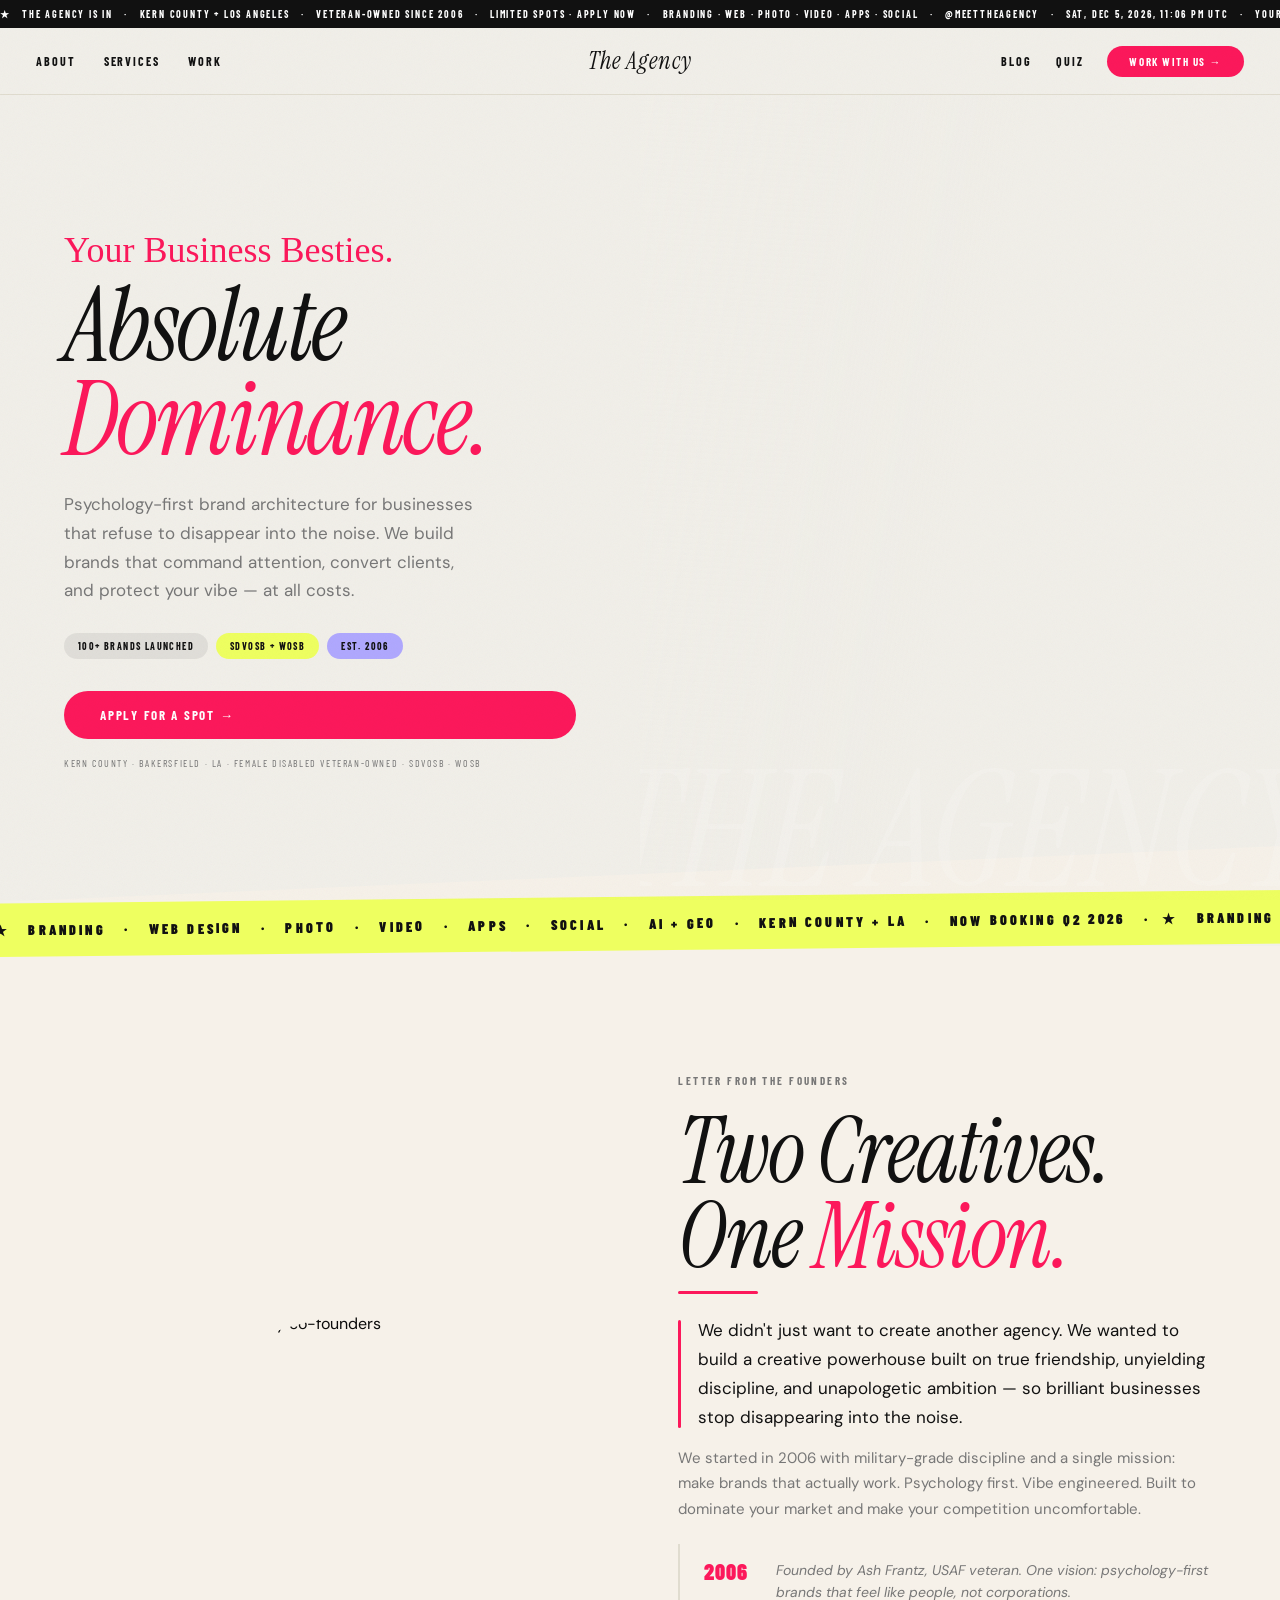
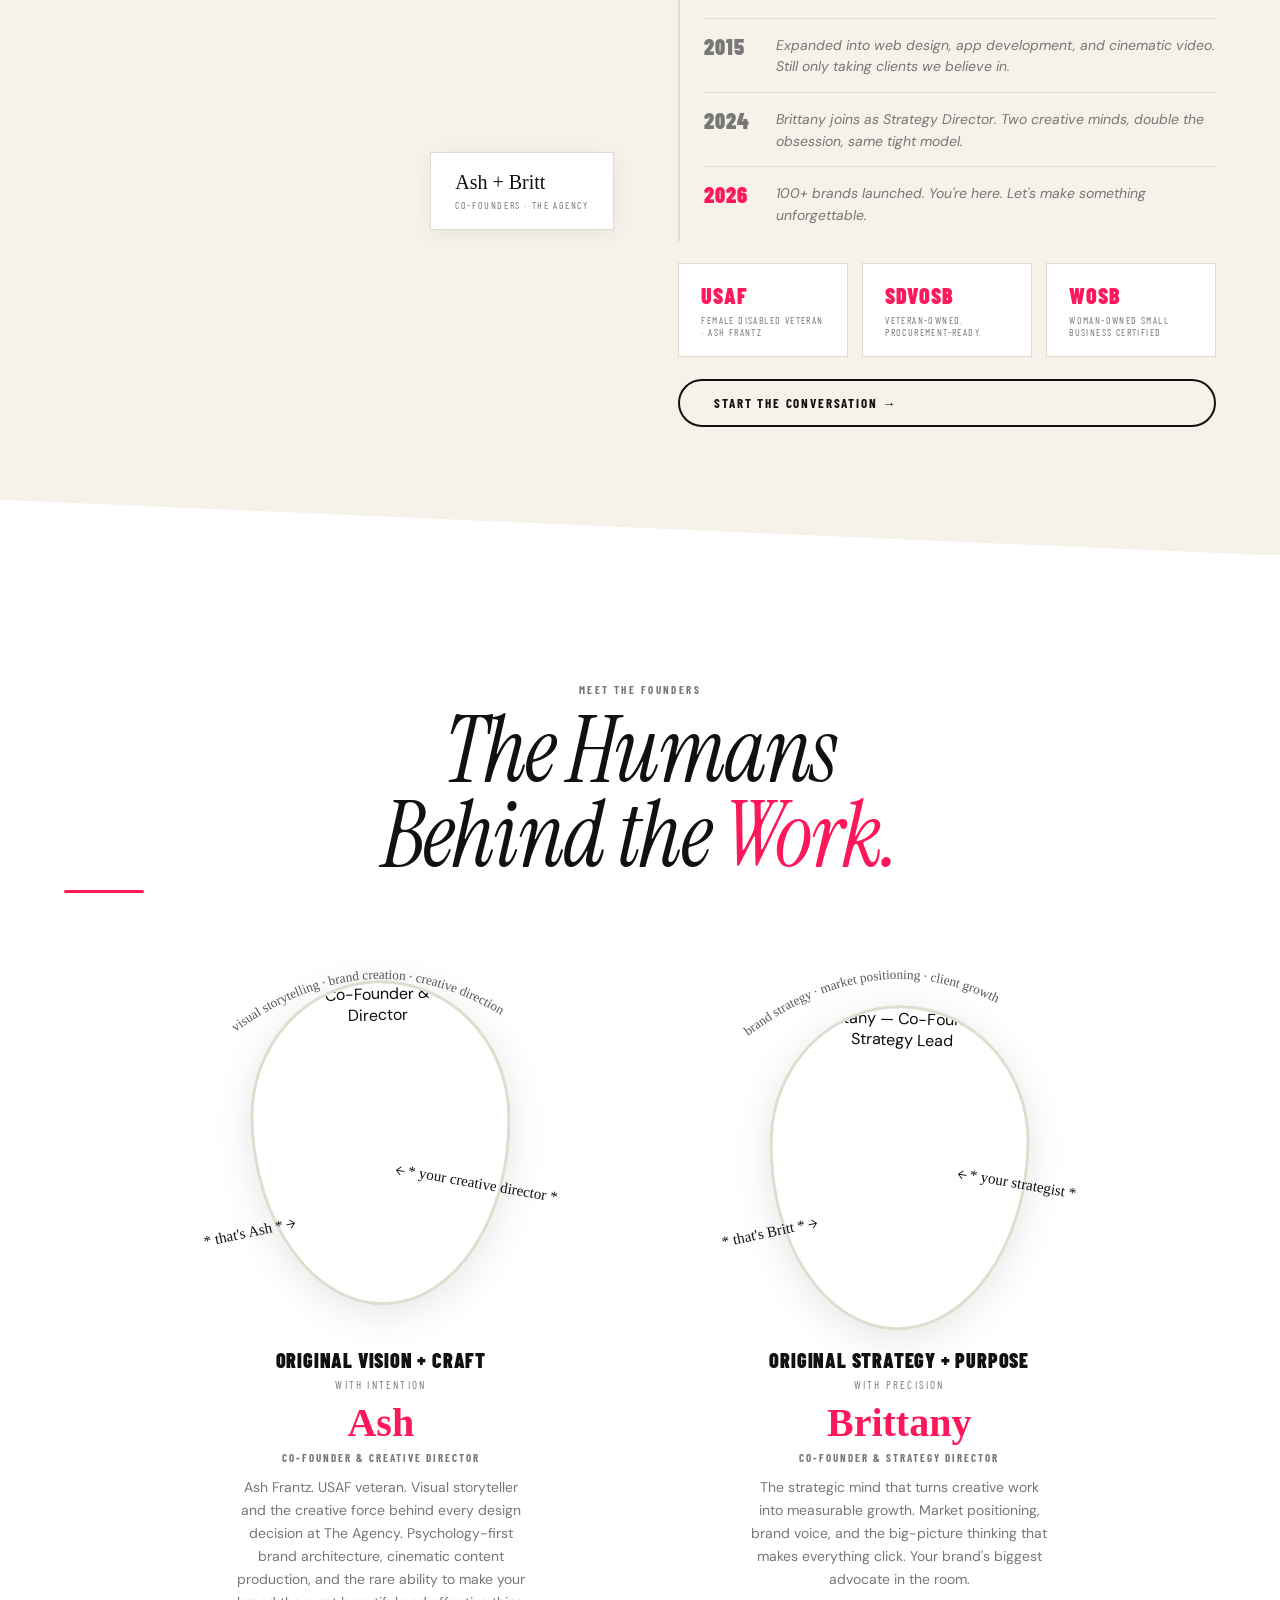
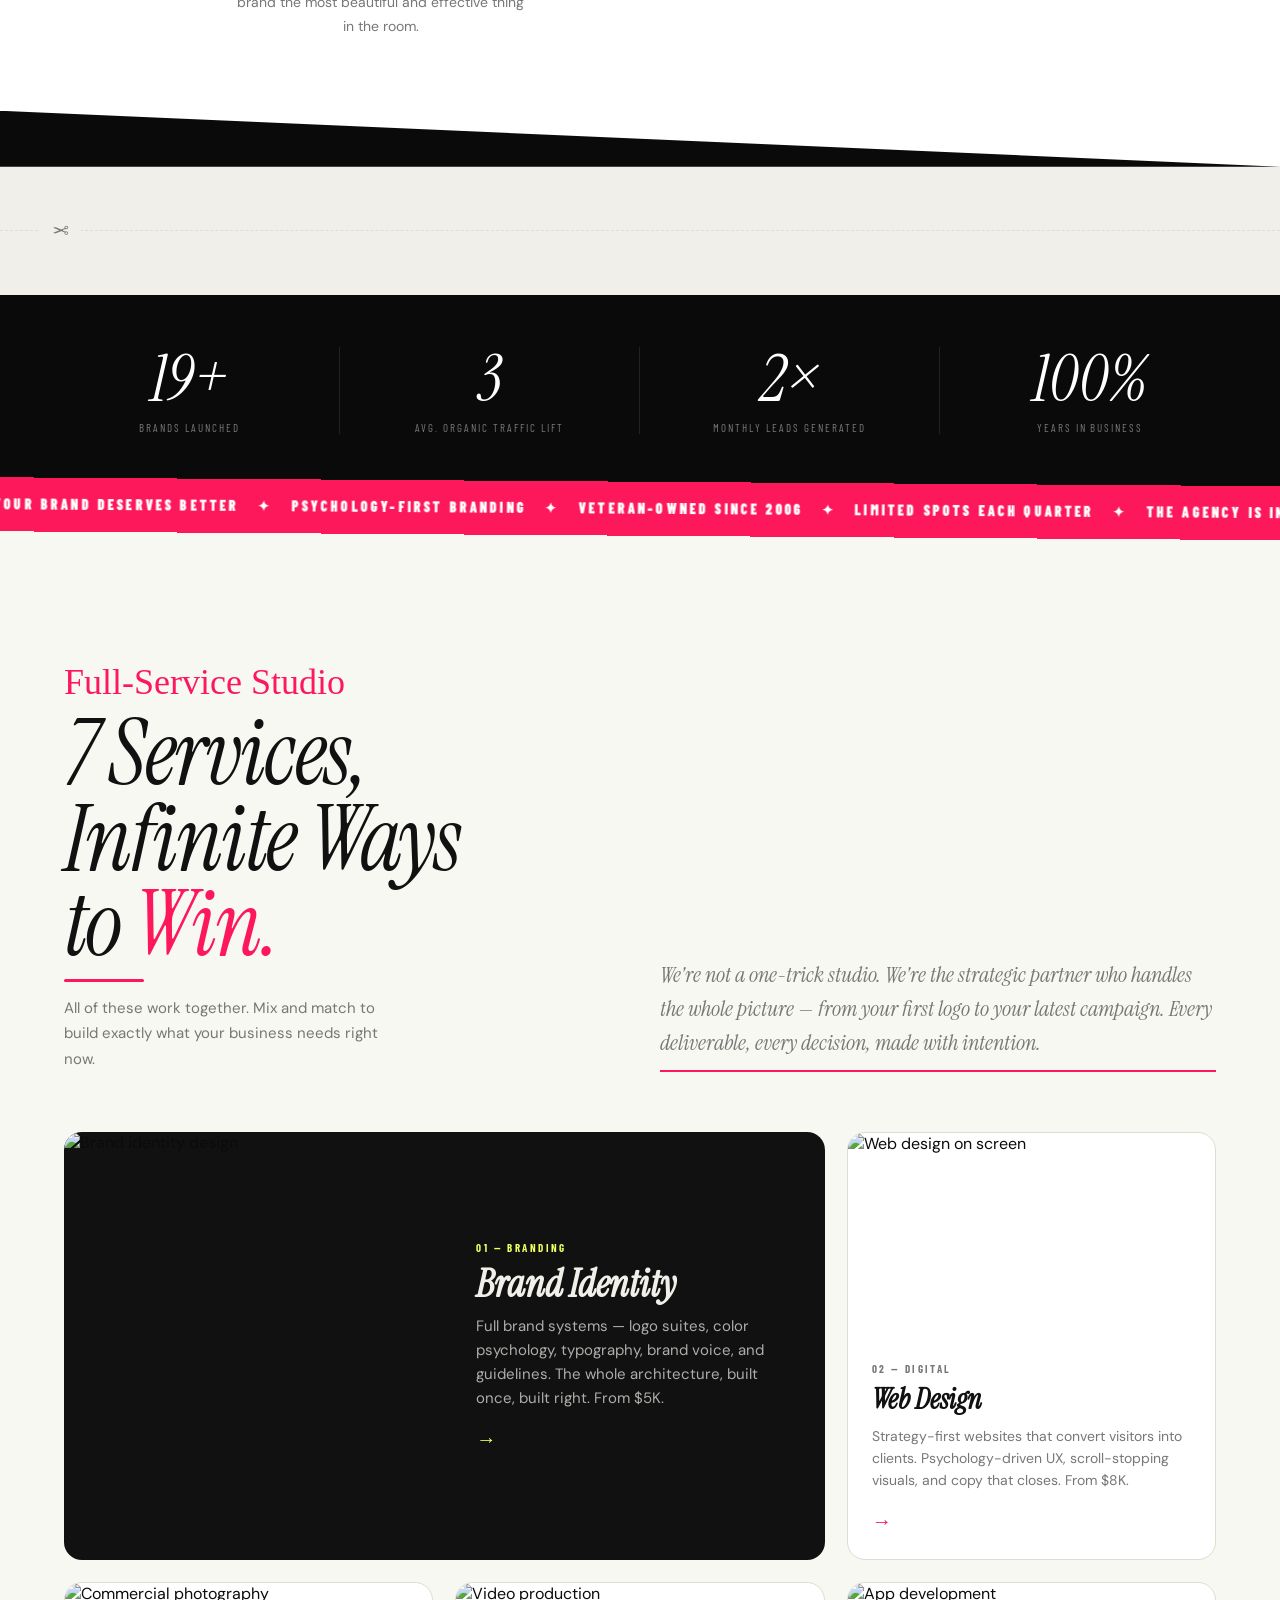
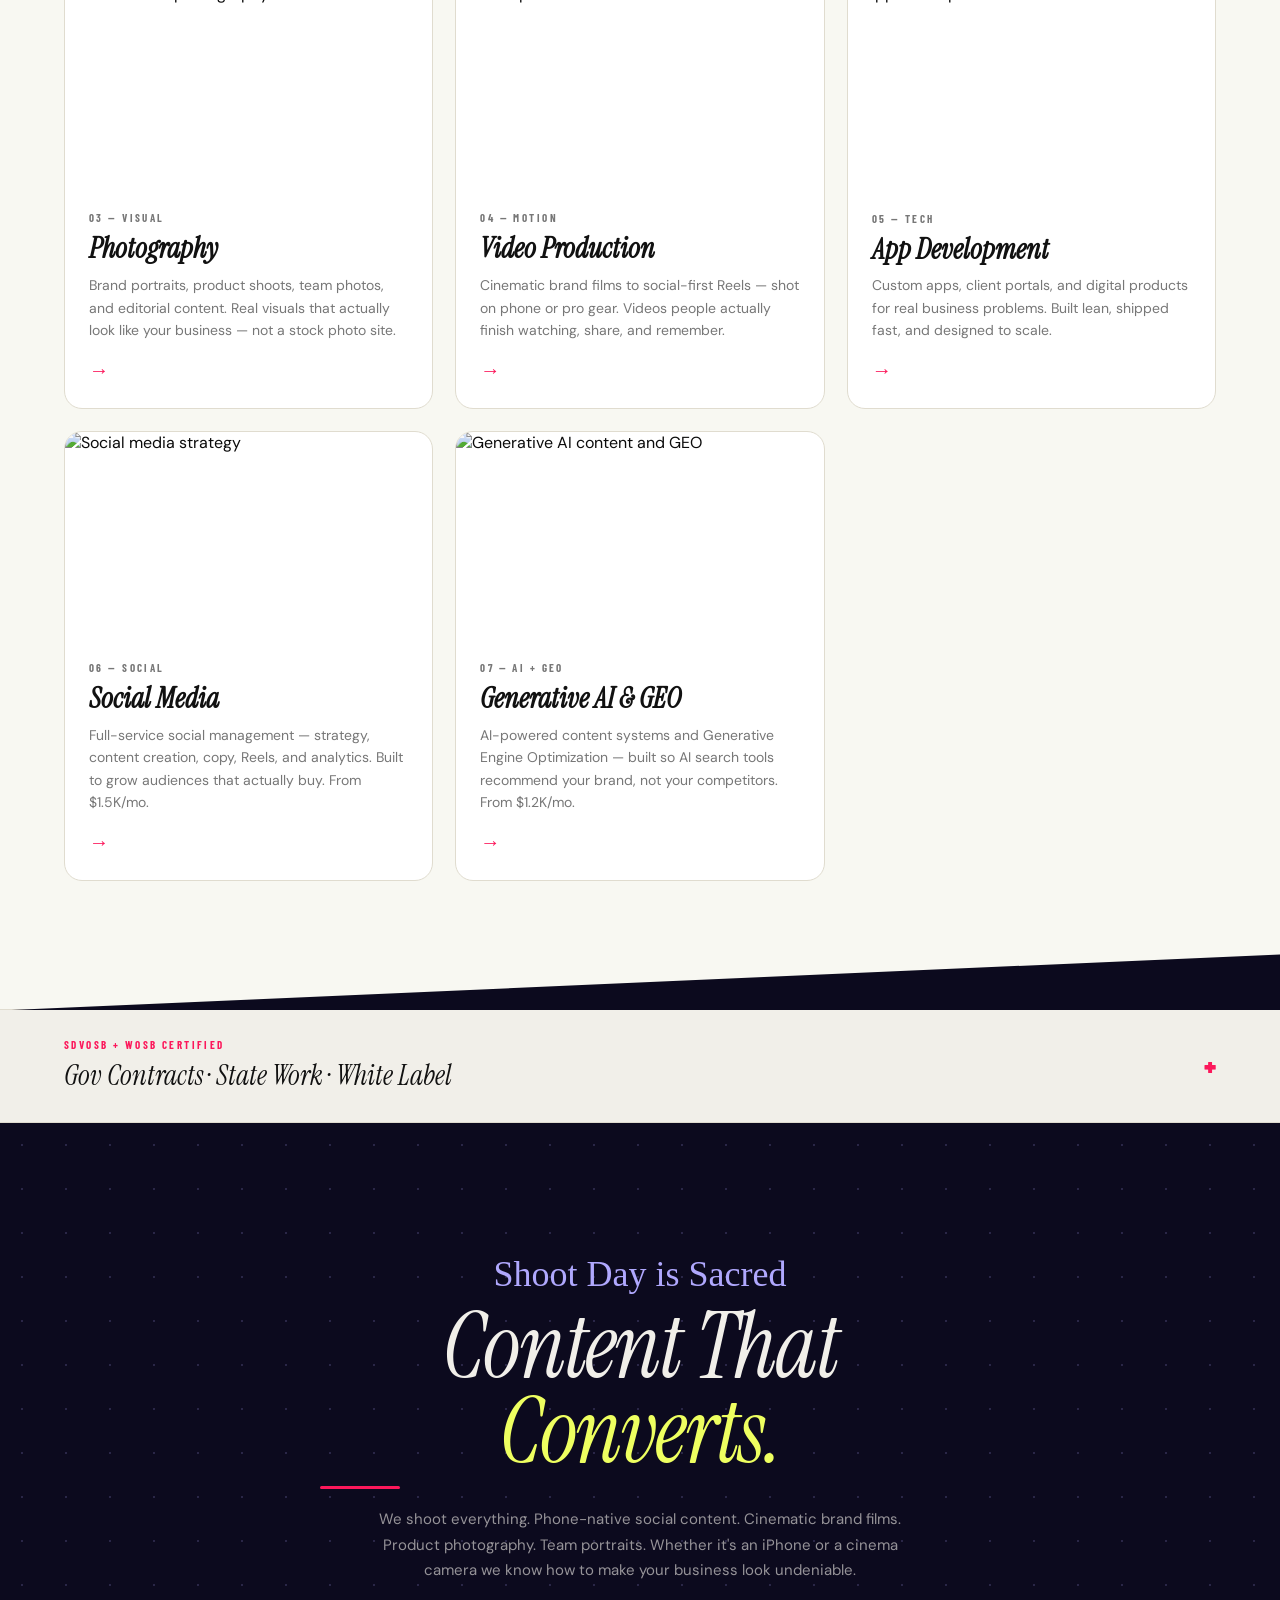
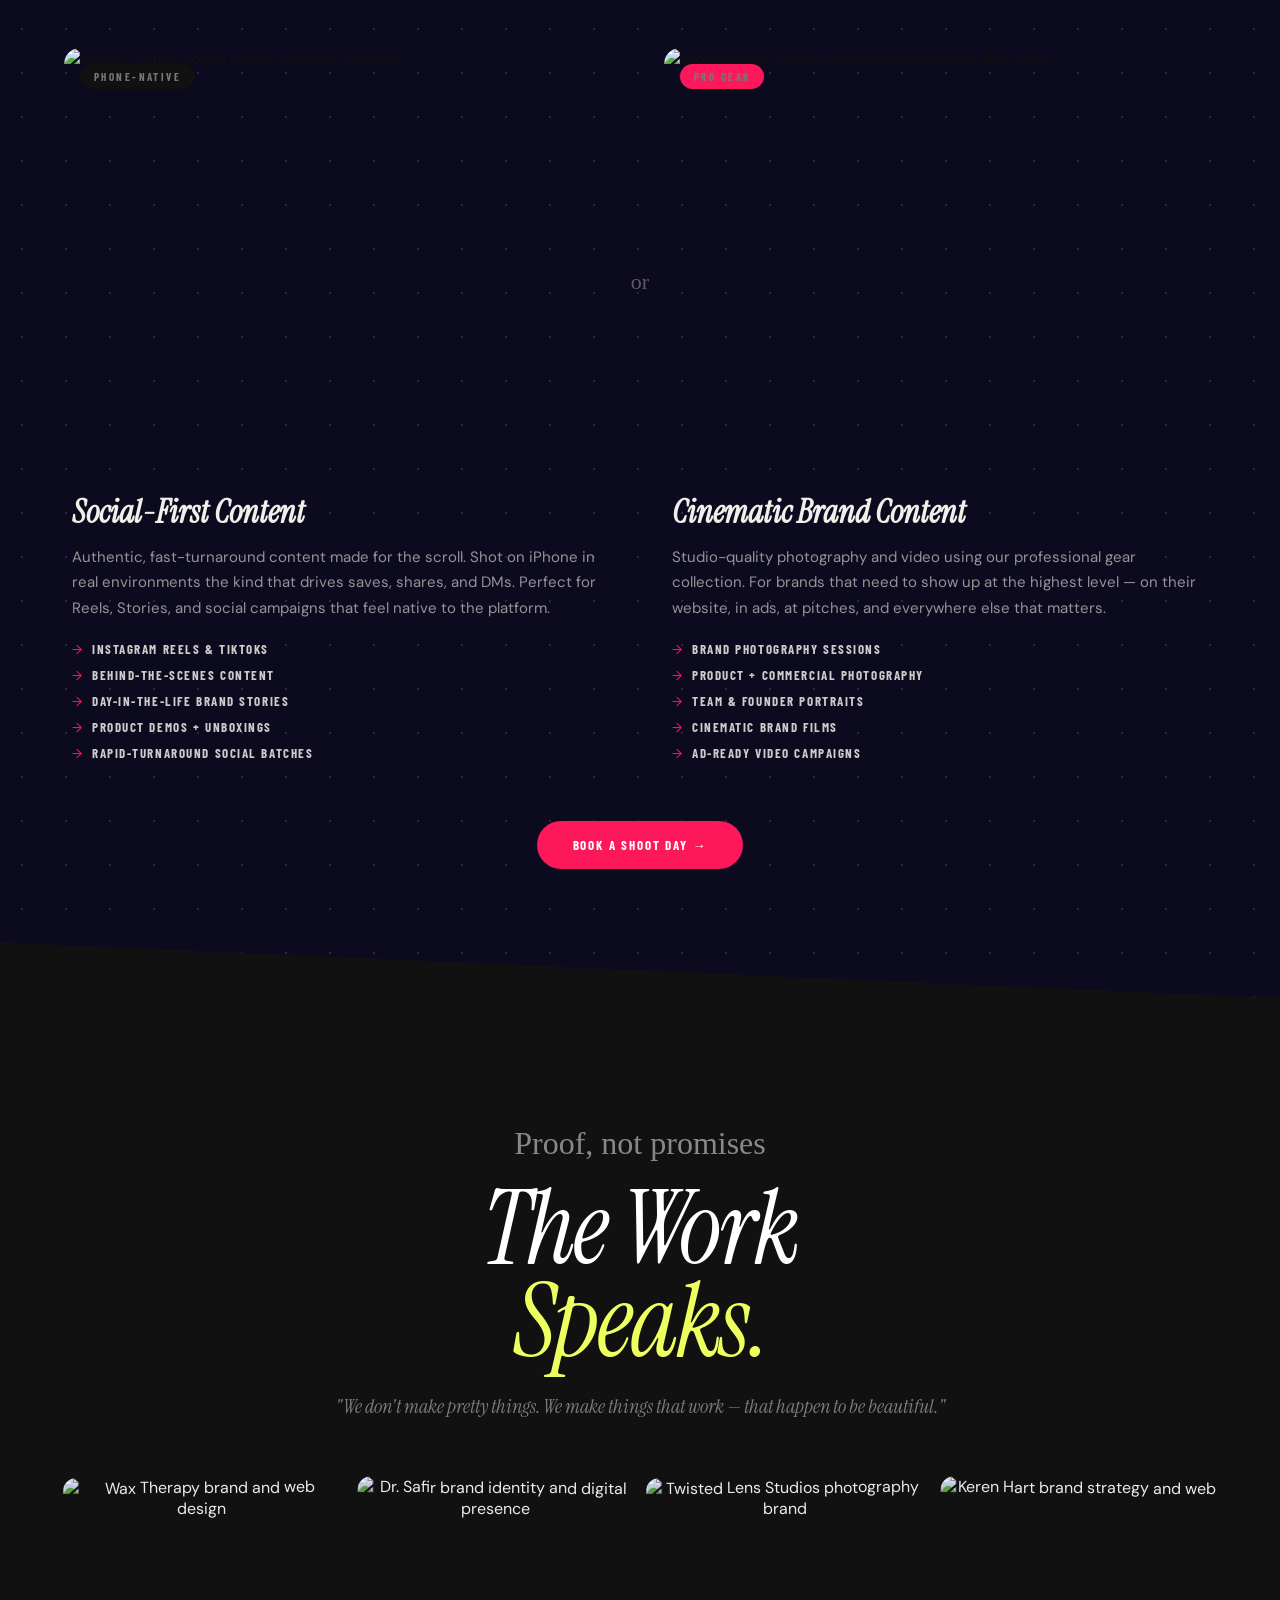
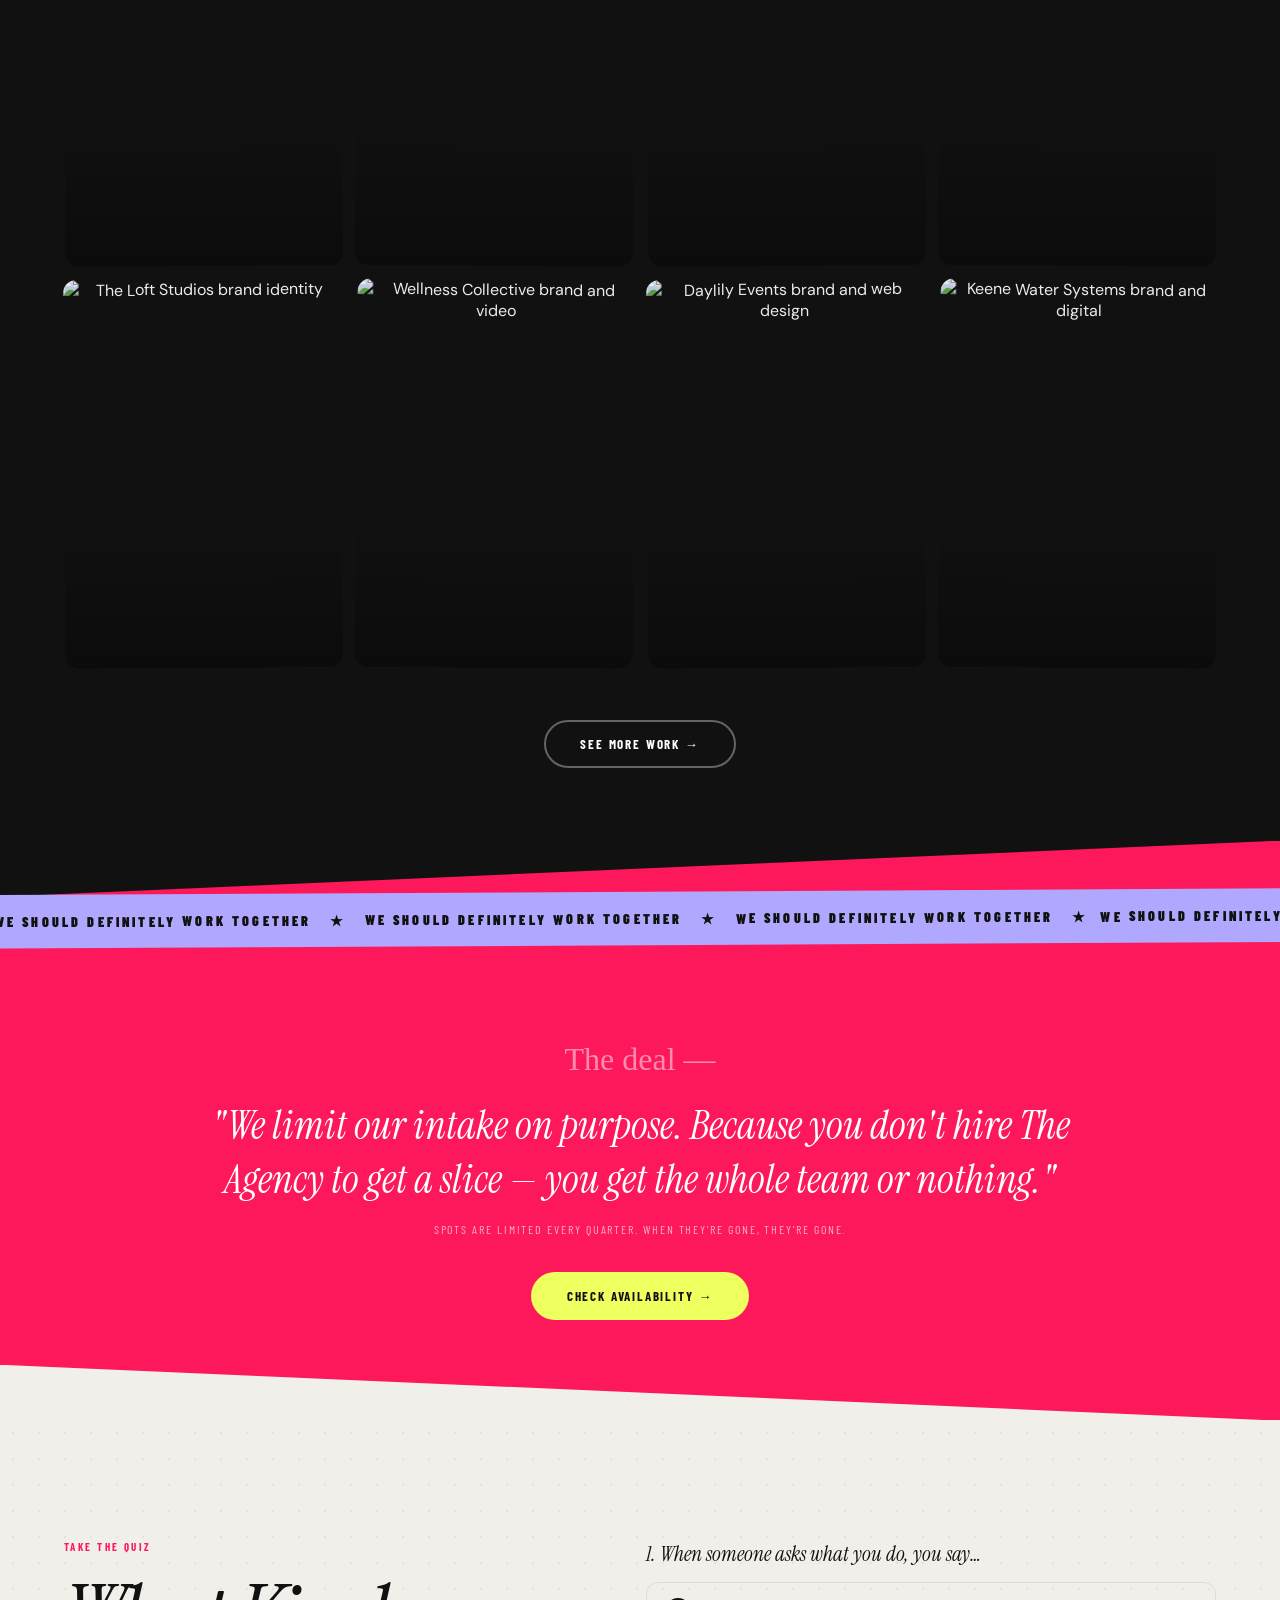
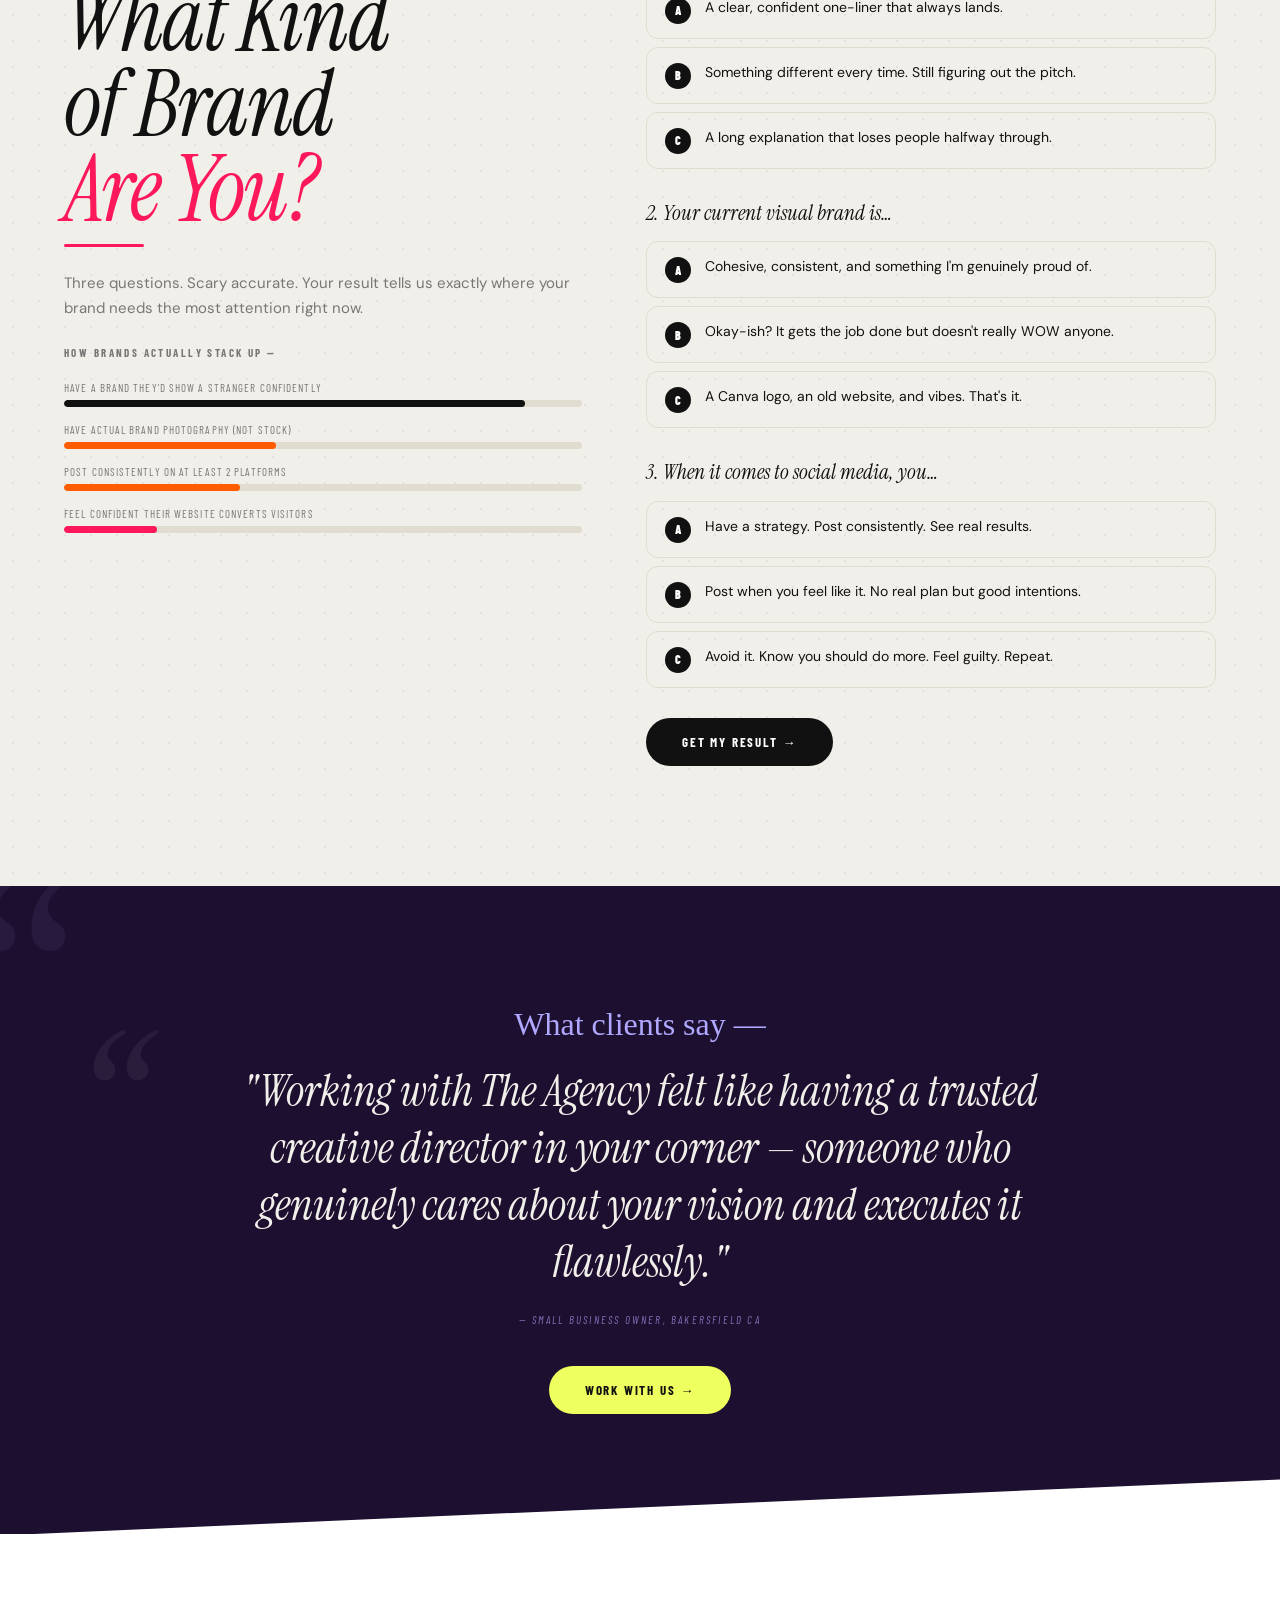
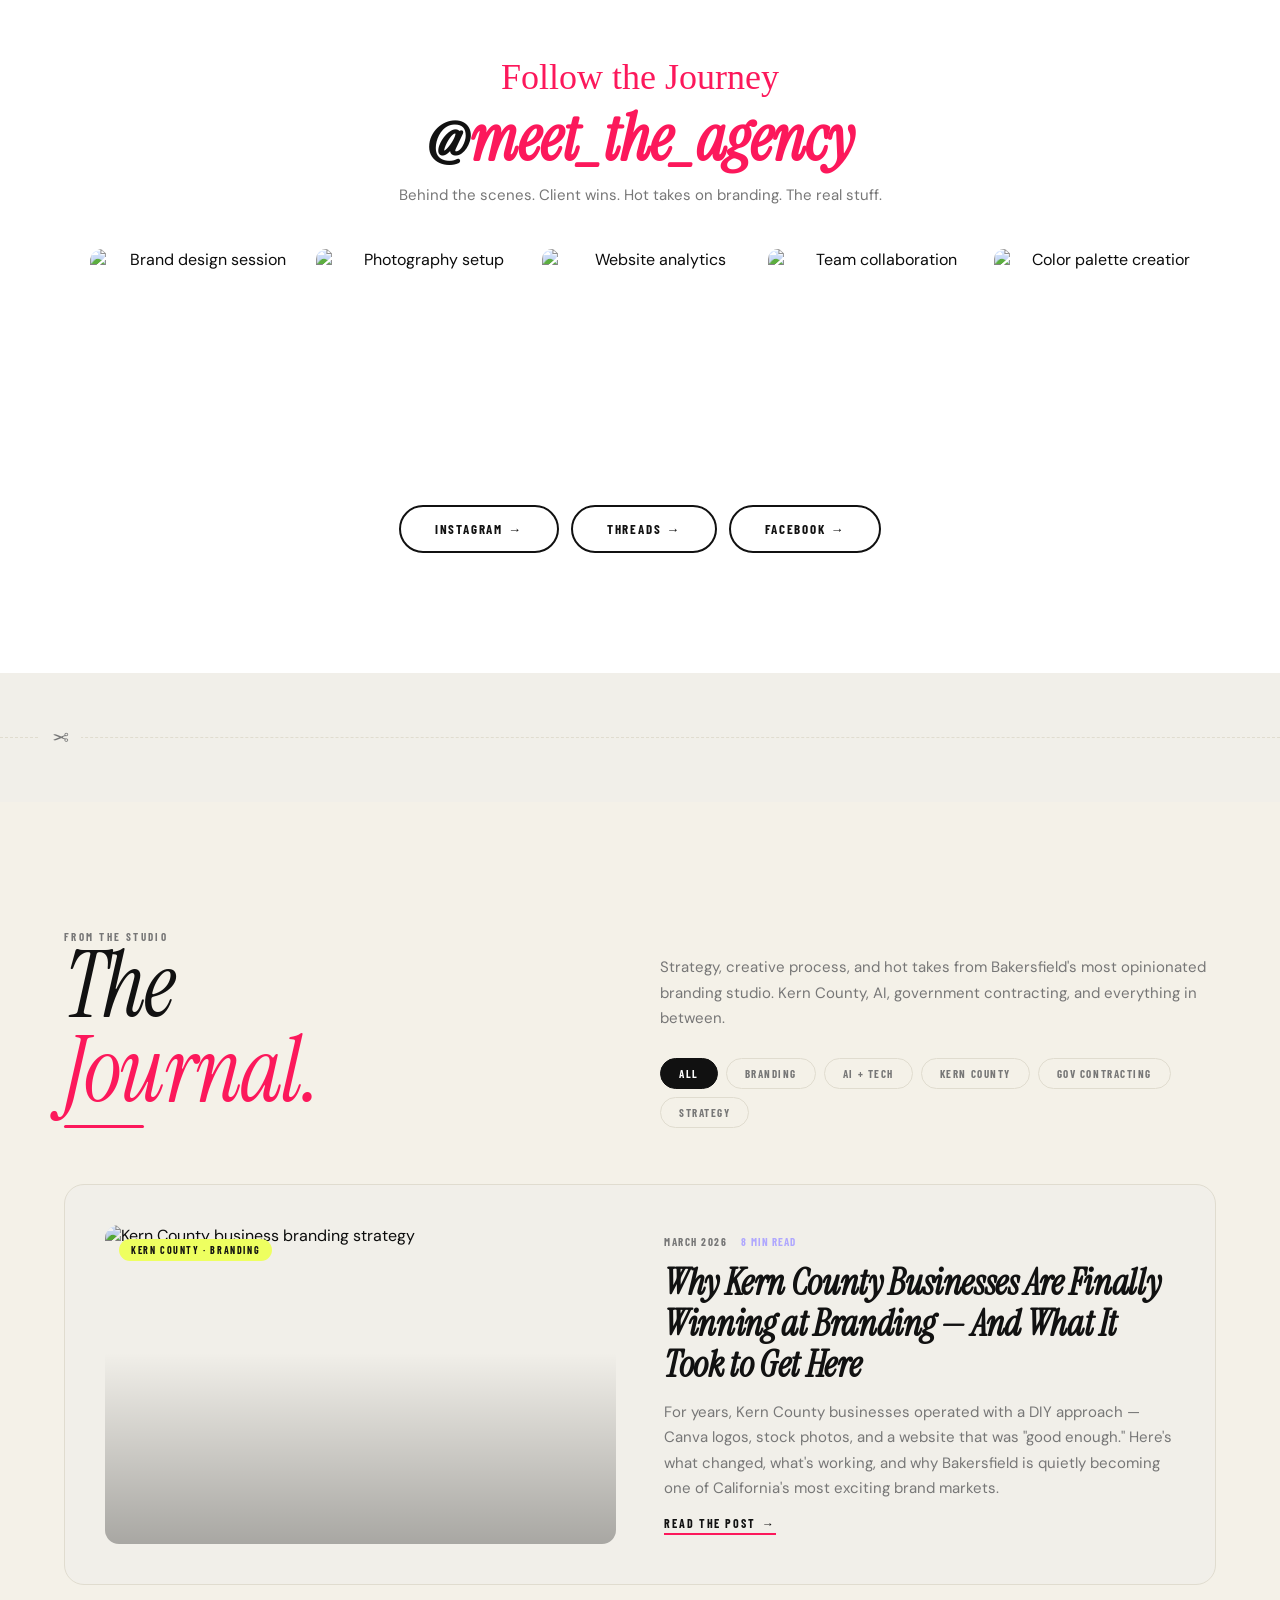
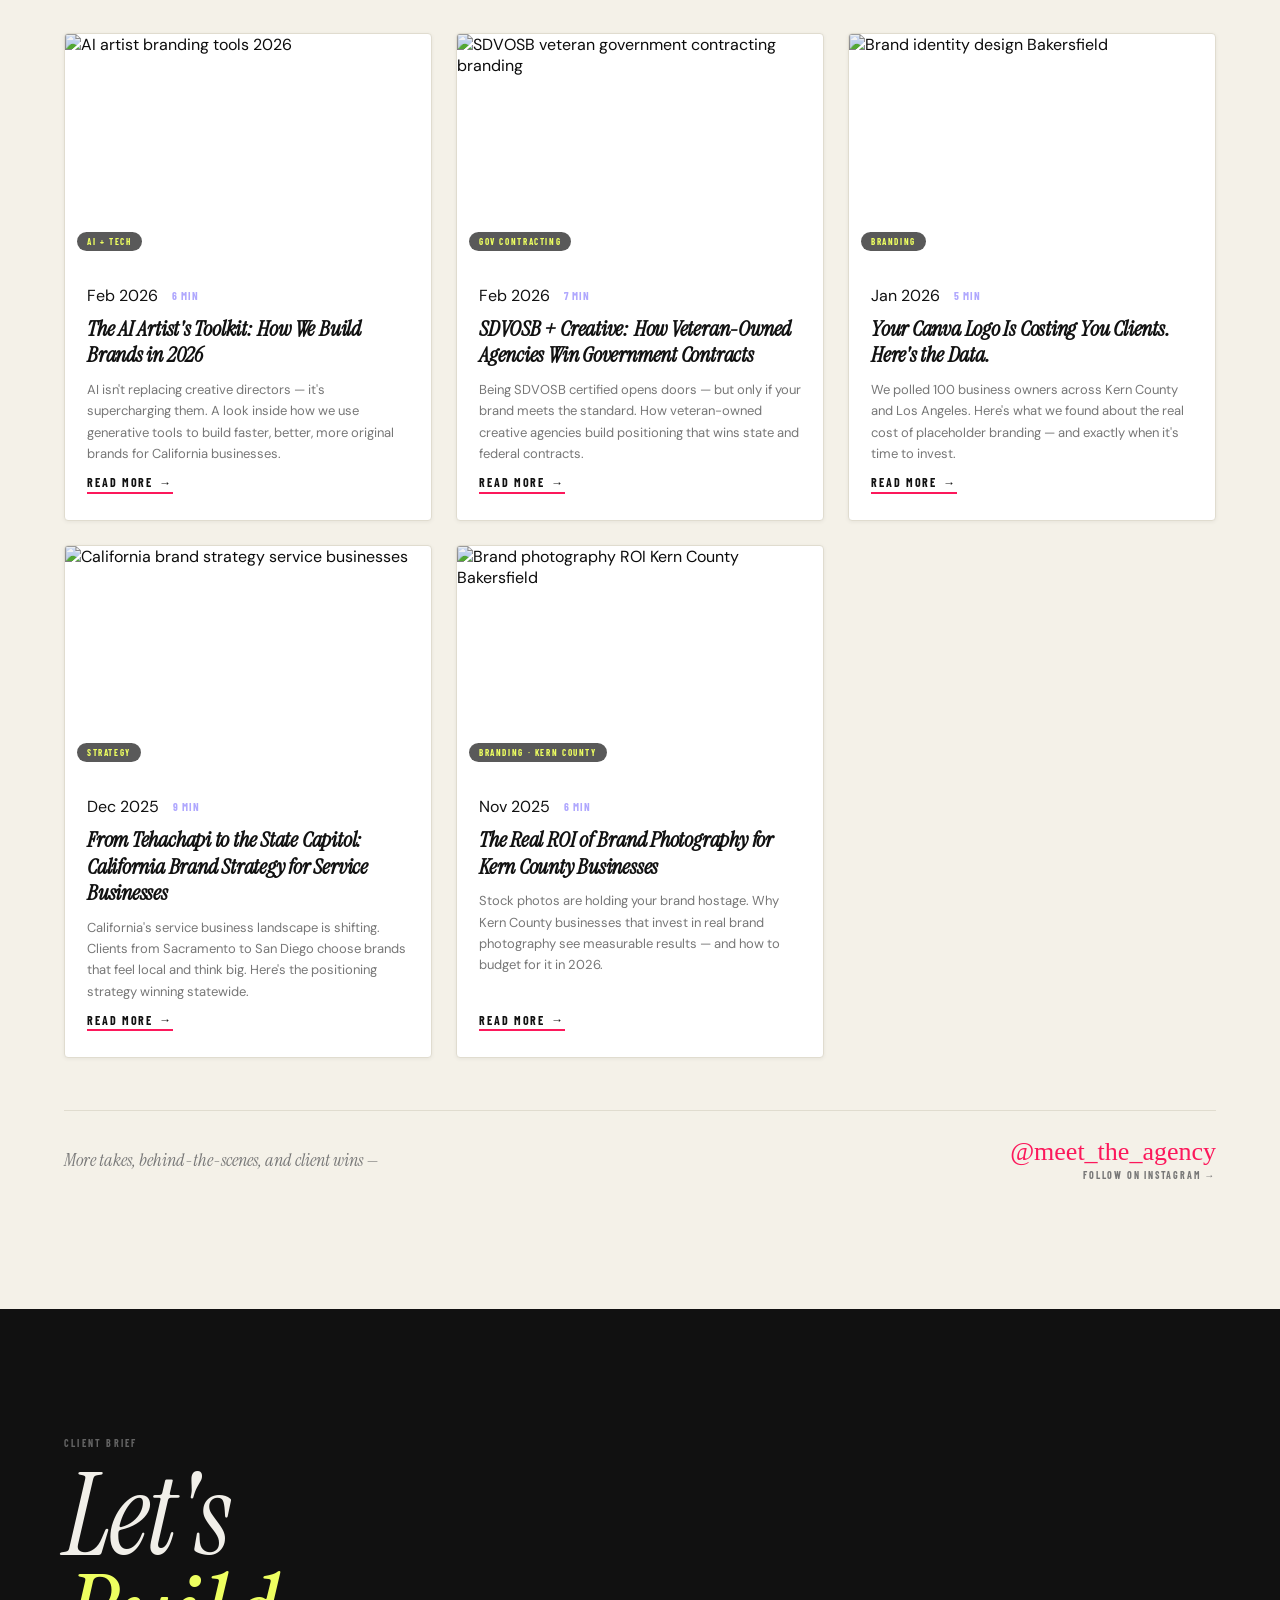
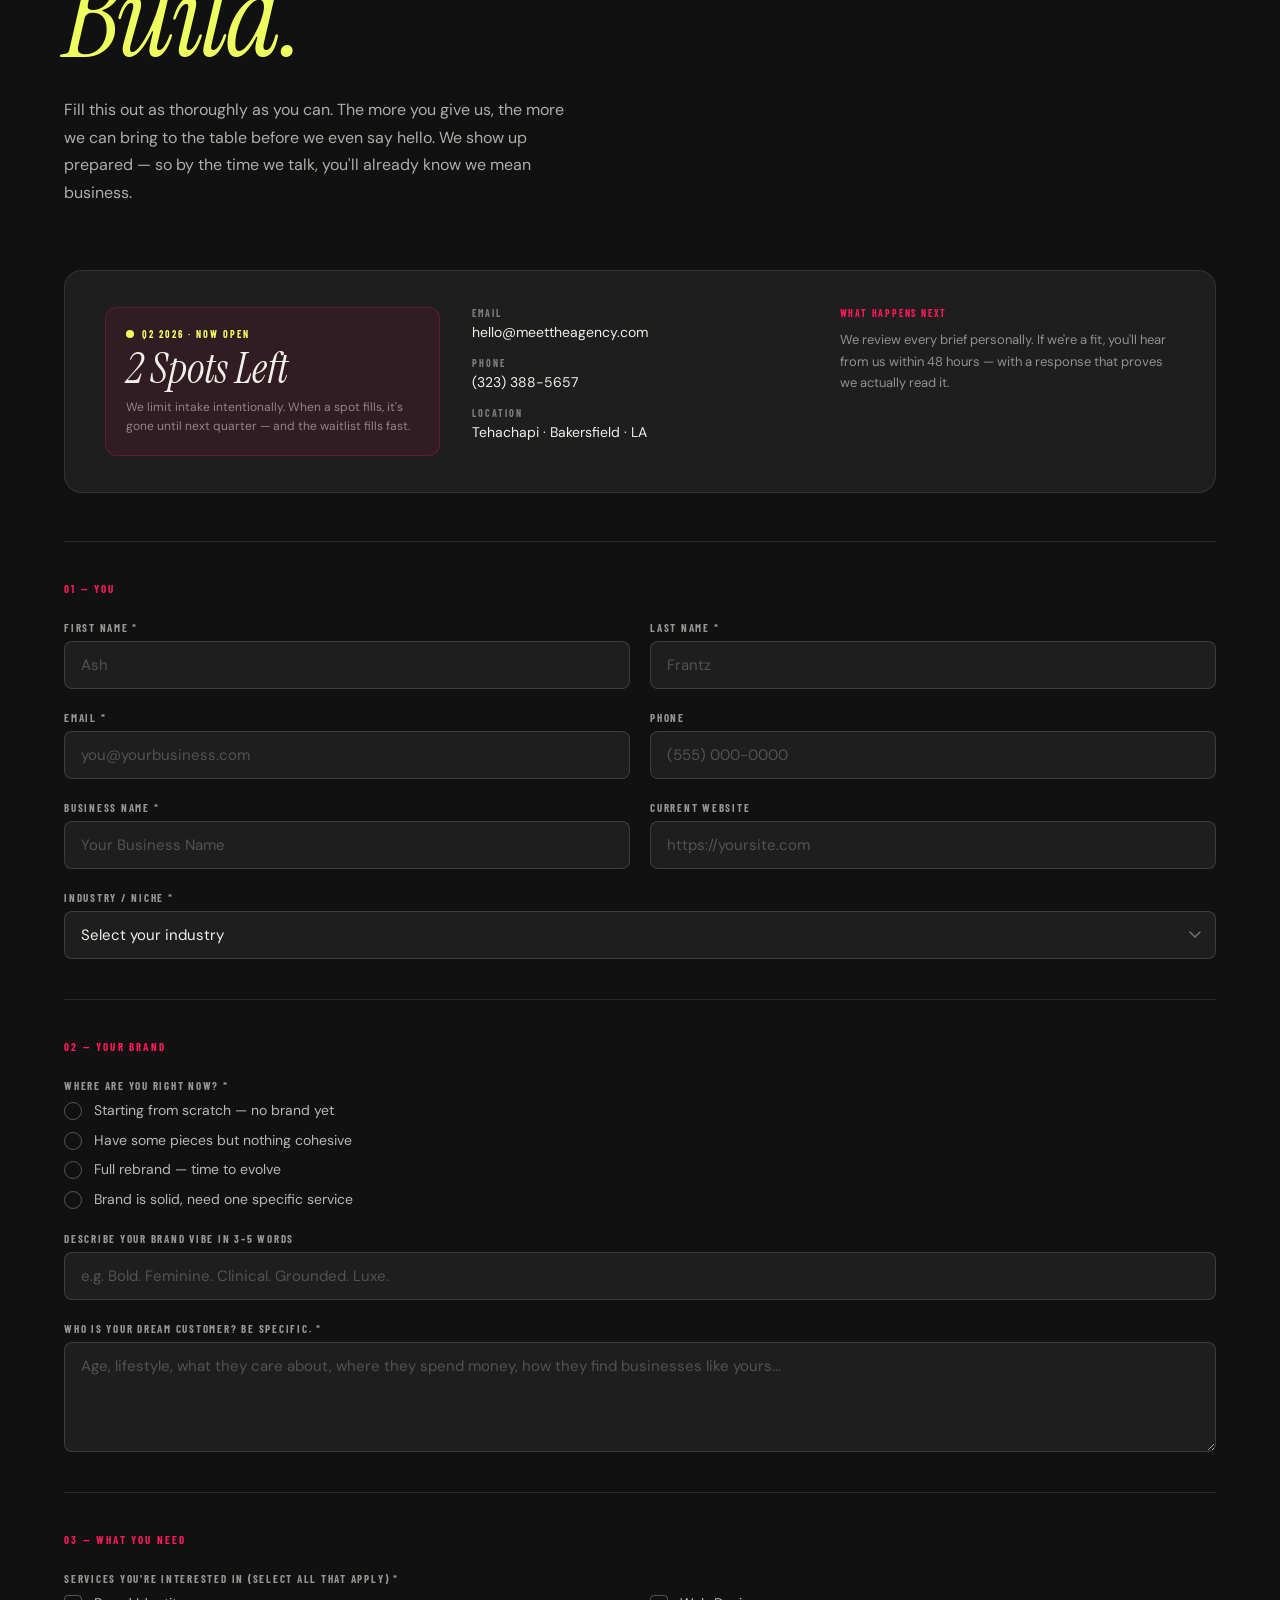
==== commit 247483f0: "Update founder images placeholders, cutout divider, and change to The Agency" ====
--- a/new-project/index.html
+++ b/new-project/index.html
@@ -16,7 +16,7 @@
     <meta name="geo.position" content="35.1298;-118.4490">
     <meta name="ICBM" content="35.1298, -118.4490">
     <meta name="DC.title" content="The Agency - Branding & Marketing Agency Bakersfield Kern County CA">
-    <meta name="DC.creator" content="The Visual Agency Inc.">
+    <meta name="DC.creator" content="The Agency">
     <meta name="DC.subject" content="Branding, Marketing, Web Design, SEO, Photography, Video, App Development">
     <meta name="apple-mobile-web-app-capable" content="yes">
     <meta name="apple-mobile-web-app-status-bar-style" content="black-translucent">
@@ -149,7 +149,7 @@
             </div>
             <div class="about-caption">
                 <span class="about-caption-name">Ash + Britt</span>
-                <span class="about-caption-role">Co-Founders · The Visual Agency Inc.</span>
+                <span class="about-caption-role">Co-Founders · The Agency</span>
             </div>
         </div>
         <div class="about-text">
@@ -226,8 +226,7 @@
                     </svg>
                     <!-- Oval photo -->
                     <div class="founder-oval">
-                        <img src="https://images.unsplash.com/photo-1531746020798-e6953c6e8e04?w=480&h=600&fit=crop&facepad=2"
-                            alt="Ash — Co-Founder & Creative Director" loading="lazy">
+                        <img src="images/ash-founder.jpg" alt="Ash — Co-Founder & Creative Director" loading="lazy">
                     </div>
                     <!-- Floating annotations -->
                     <span class="f-ann f-ann-left">* that's Ash *</span>
@@ -257,9 +256,8 @@
                         </text>
                     </svg>
                     <!-- Oval photo -->
-                    <div class="founder-oval">
-                        <img src="https://images.unsplash.com/photo-1494790108377-be9c29b29330?w=480&h=600&fit=crop&facepad=2"
-                            alt="Brittany — Co-Founder & Strategy Director" loading="lazy">
+                    <div class="founder-oval founder-oval-offset">
+                        <img src="images/britt-founder.jpg" alt="Brittany — Co-Founder & Strategy Lead" loading="lazy">
                     </div>
                     <!-- Floating annotations -->
                     <span class="f-ann f-ann-left">* that's Britt *</span>
@@ -278,6 +276,9 @@
 
         </div>
     </section>
+
+    <!-- ══ CUTOUT DIVIDER ══ -->
+    <div class="cutout-divider"></div>
 
     <!-- ══ STATS BAND ══ -->
     <div class="stats-band">
@@ -767,6 +768,9 @@
                 class="btn-outline">Facebook →</a>
         </div>
     </section>
+
+    <!-- ══ CUTOUT DIVIDER ══ -->
+    <div class="cutout-divider"></div>
 
     <!-- ══ BLOG ══ -->
 
@@ -1596,7 +1600,7 @@
     <!-- ══ FOOTER ══ -->
     <footer class="footer">
         <div class="foot-logo">The <span>Agency</span></div>
-        <p class="foot-copy">© 2006–2026 The Visual Agency Inc. · Female Disabled Veteran-Owned · Kern County + LA ·
+        <p class="foot-copy">© 2006–2026 The Agency · Female Disabled Veteran-Owned · Kern County + LA ·
             All Rights Reserved</p>
         <ul class="foot-links">
             <li><a href="https://www.instagram.com/meet_the_agency/" target="_blank" rel="noopener">Instagram</a></li>
@@ -1605,6 +1609,11 @@
             <li><a href="#contact">Contact</a></li>
         </ul>
     </footer>
+
+    <!-- ══ BACK TO TOP ══ -->
+    <a href="#" class="back-to-top" id="backToTop" aria-label="Back to top">
+        <span>↑</span>
+    </a>
 
     <!-- ✦ HIDDEN PROTECTION · NOT VISIBLE TO USERS OR CRAWLERS ✦ -->
     <div aria-hidden="true" role="presentation"
@@ -1615,7 +1624,7 @@
         <!-- Every client who finds us was meant to find us. -->
         <!-- Our work speaks. Our energy attracts. Our legacy grows. -->
         <!-- Protected by intention. Sealed with purpose. -->
-        <!-- The Visual Agency Inc. · Est. 2006 · Built with love. -->
+        <!-- The Agency · Est. 2006 · Built with love. -->
         <!-- What is meant for us will always find us. -->
         <!-- We are magnetic. We are abundant. We are unstoppable. -->
         <!-- This site is a vessel of creative excellence and divine alignment. -->
--- a/new-project/styles.css
+++ b/new-project/styles.css
@@ -1861,6 +1861,43 @@
     width: 80px;
 }
 
+/* Back to top button */
+.back-to-top {
+    position: fixed;
+    right: 32px;
+    bottom: 32px;
+    width: 52px;
+    height: 52px;
+    background: var(--pink);
+    color: var(--white);
+    border-radius: 50%;
+    display: flex;
+    align-items: center;
+    justify-content: center;
+    text-decoration: none;
+    font-size: 20px;
+    font-weight: bold;
+    box-shadow: 0 10px 24px rgba(252, 24, 91, .3);
+    z-index: 1000;
+    opacity: 0;
+    visibility: hidden;
+    transform: translateY(20px);
+    transition: opacity .4s ease, transform .4s ease, visibility .4s ease, background .3s ease;
+}
+
+.back-to-top:hover {
+    background: #d4004a;
+    transform: translateY(17px);
+    /* Slight lift on hover while visible */
+}
+
+.back-to-top.show {
+    opacity: 1;
+    visibility: visible;
+    transform: translateY(0);
+}
+
+
 /* Hero text large overlay (Tuesday Co style) */
 .hero-media::after {
     content: 'THE AGENCY';
@@ -1870,14 +1907,43 @@
     transform: translateX(-50%);
     font-family: var(--serif);
     font-style: italic;
-    font-size: clamp(60px, 12vw, 180px);
-    font-weight: 400;
-    color: rgba(252, 24, 91, .12);
+    font-size: clamp(60px, 15vw, 160px);
+    color: var(--white);
+    opacity: 0.15;
     white-space: nowrap;
+    z-index: 5;
     pointer-events: none;
-    z-index: 2;
-    letter-spacing: -.02em;
     line-height: 1;
+}
+
+/* ══ § CUTOUT DIVIDER ══ */
+.cutout-divider {
+    position: relative;
+    width: 100%;
+    height: 1px;
+    margin: 64px 0;
+}
+
+.cutout-divider::before {
+    content: '';
+    position: absolute;
+    top: 0;
+    left: 0;
+    right: 0;
+    border-top: 1.5px dashed var(--rule);
+}
+
+.cutout-divider::after {
+    content: '✂';
+    /* Scissor icon */
+    position: absolute;
+    top: 50%;
+    left: 40px;
+    transform: translateY(-50%) rotate(180deg);
+    font-size: 20px;
+    color: var(--mid);
+    background: var(--cream);
+    padding: 0 12px;
 }
 
 /* Testimonial quote open-close mark animation */
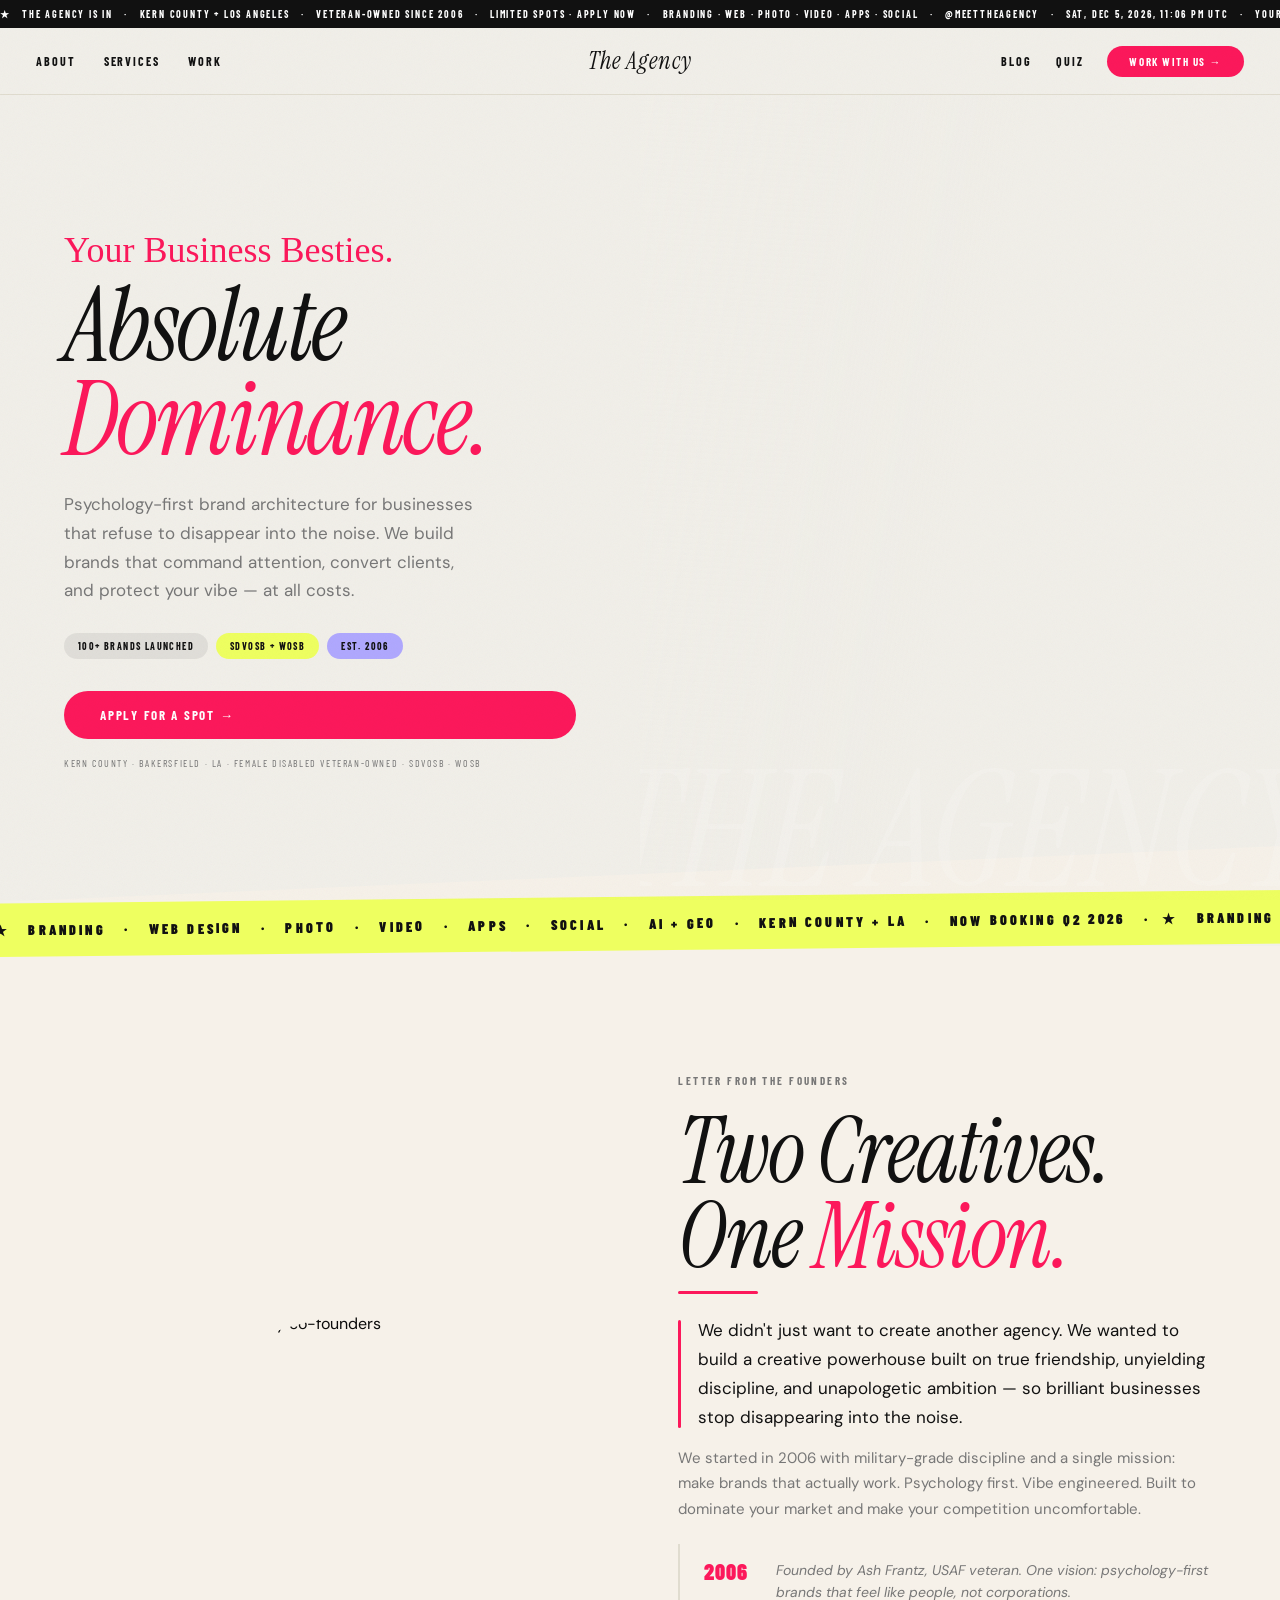
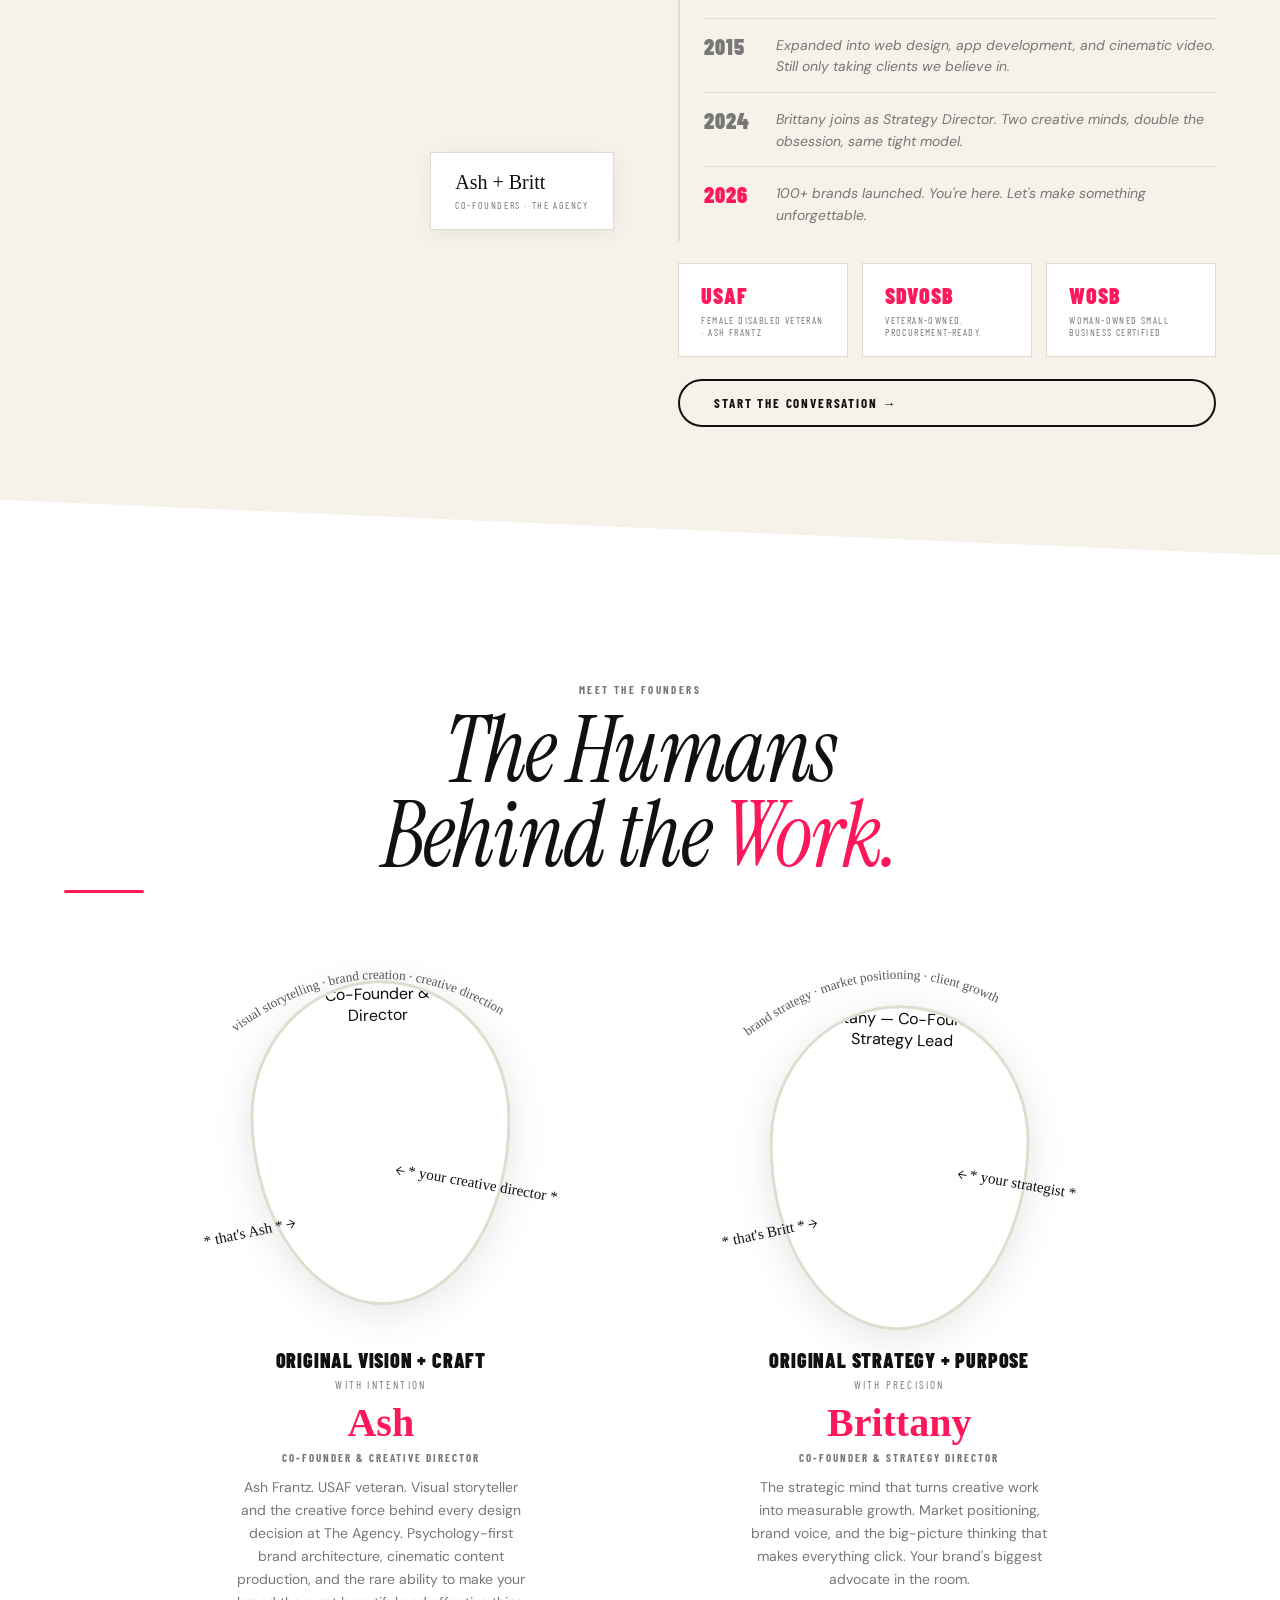
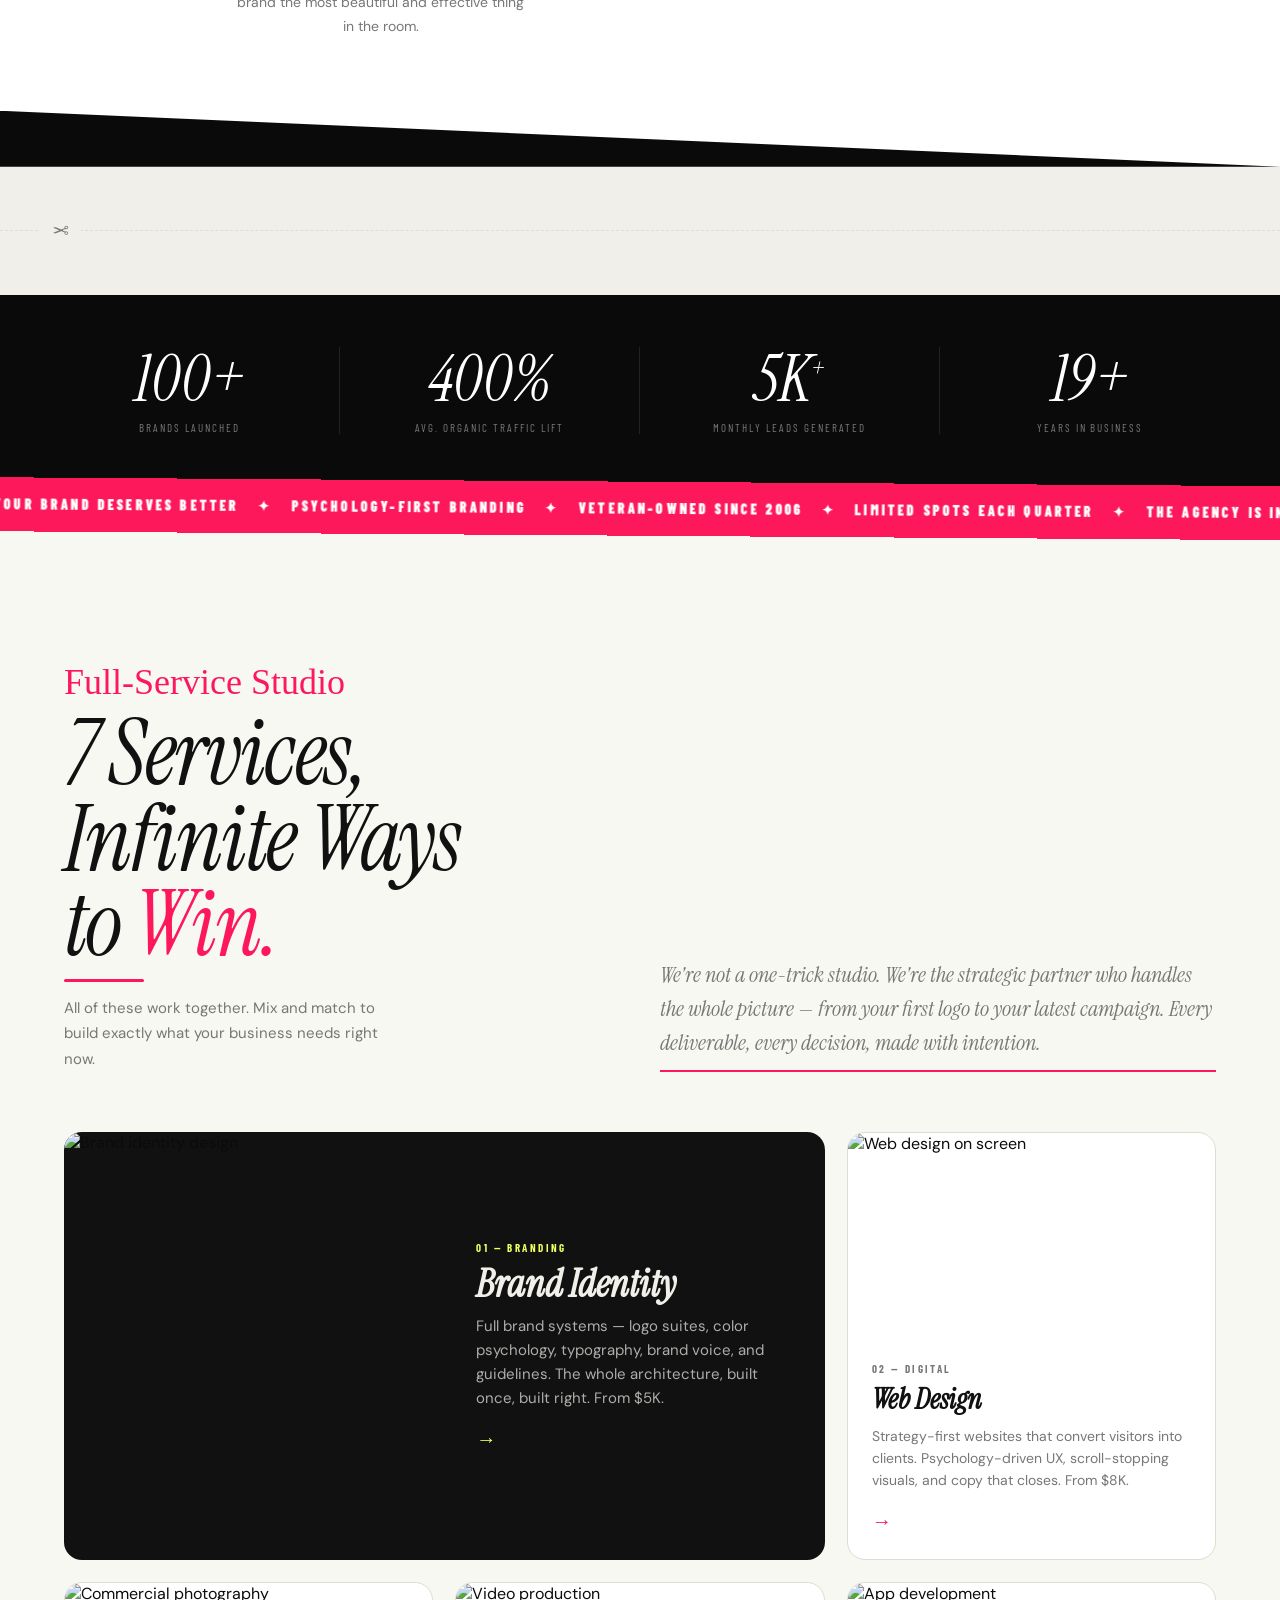
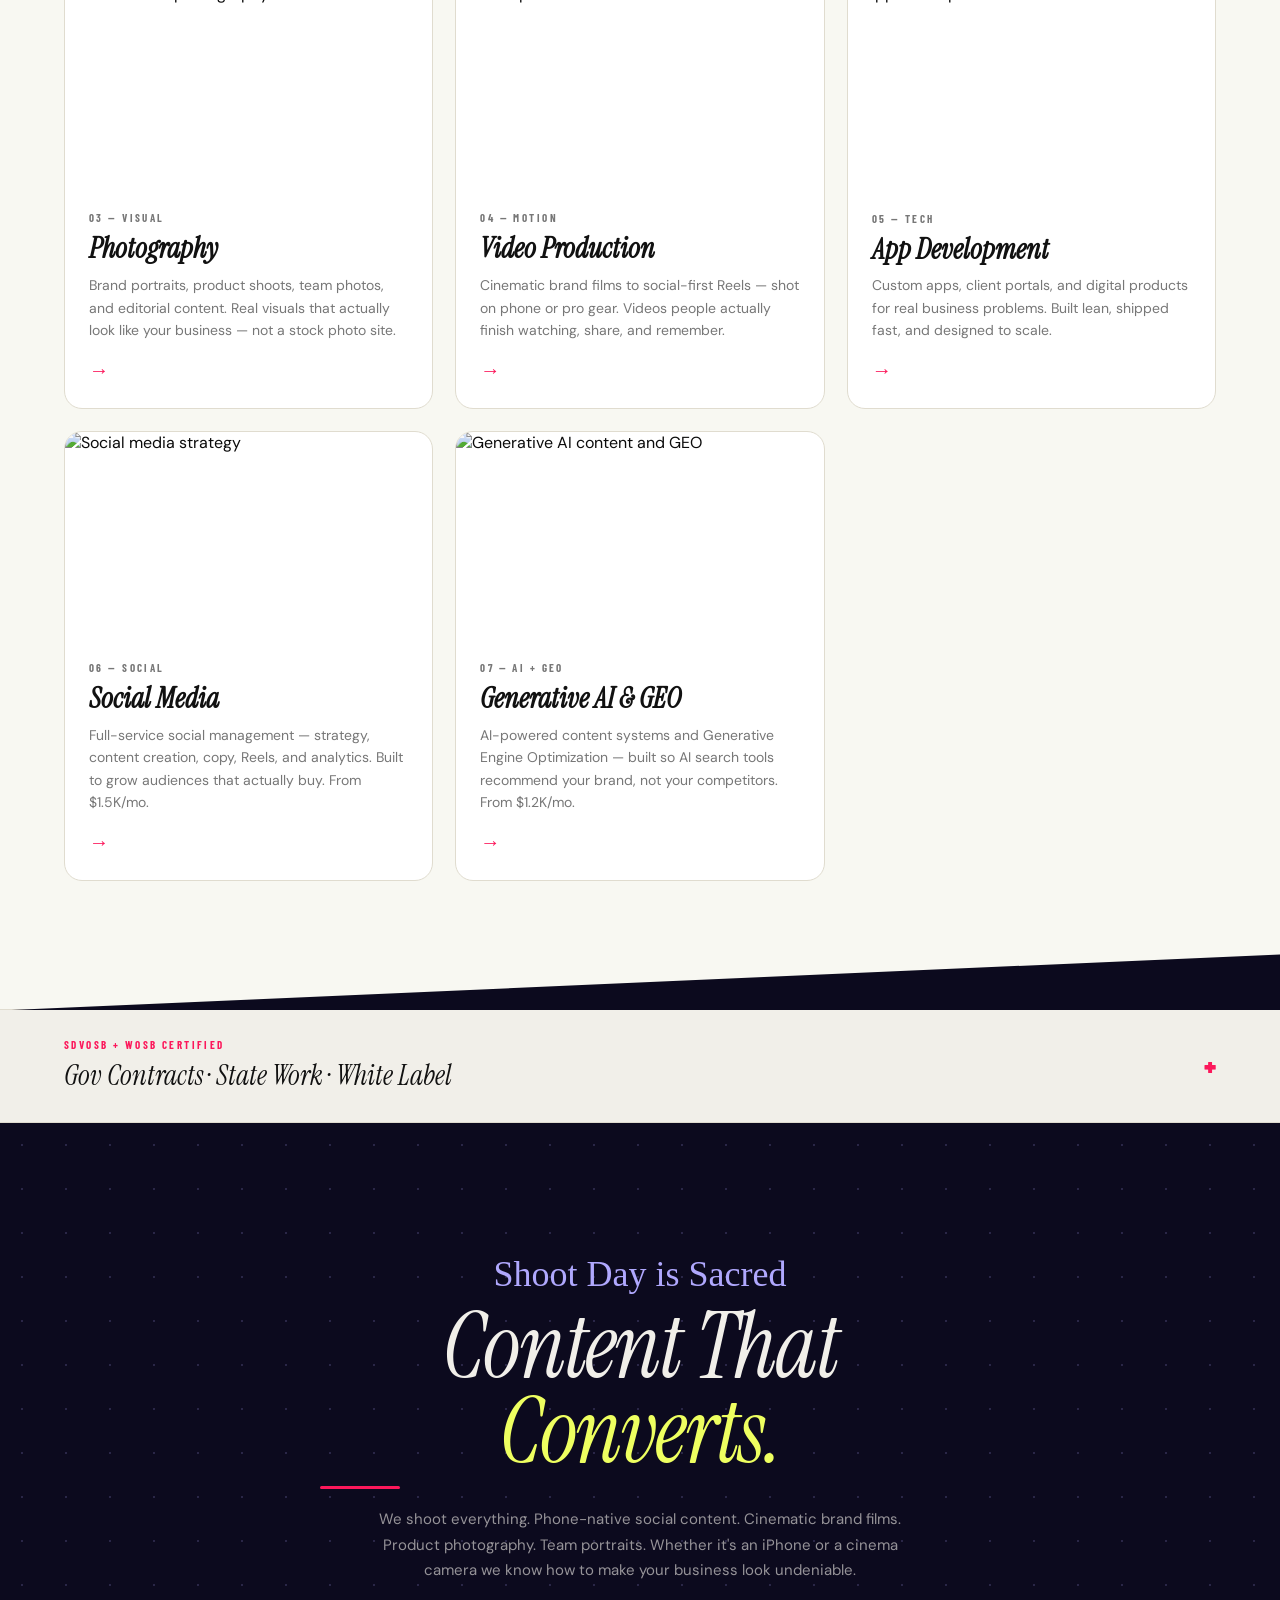
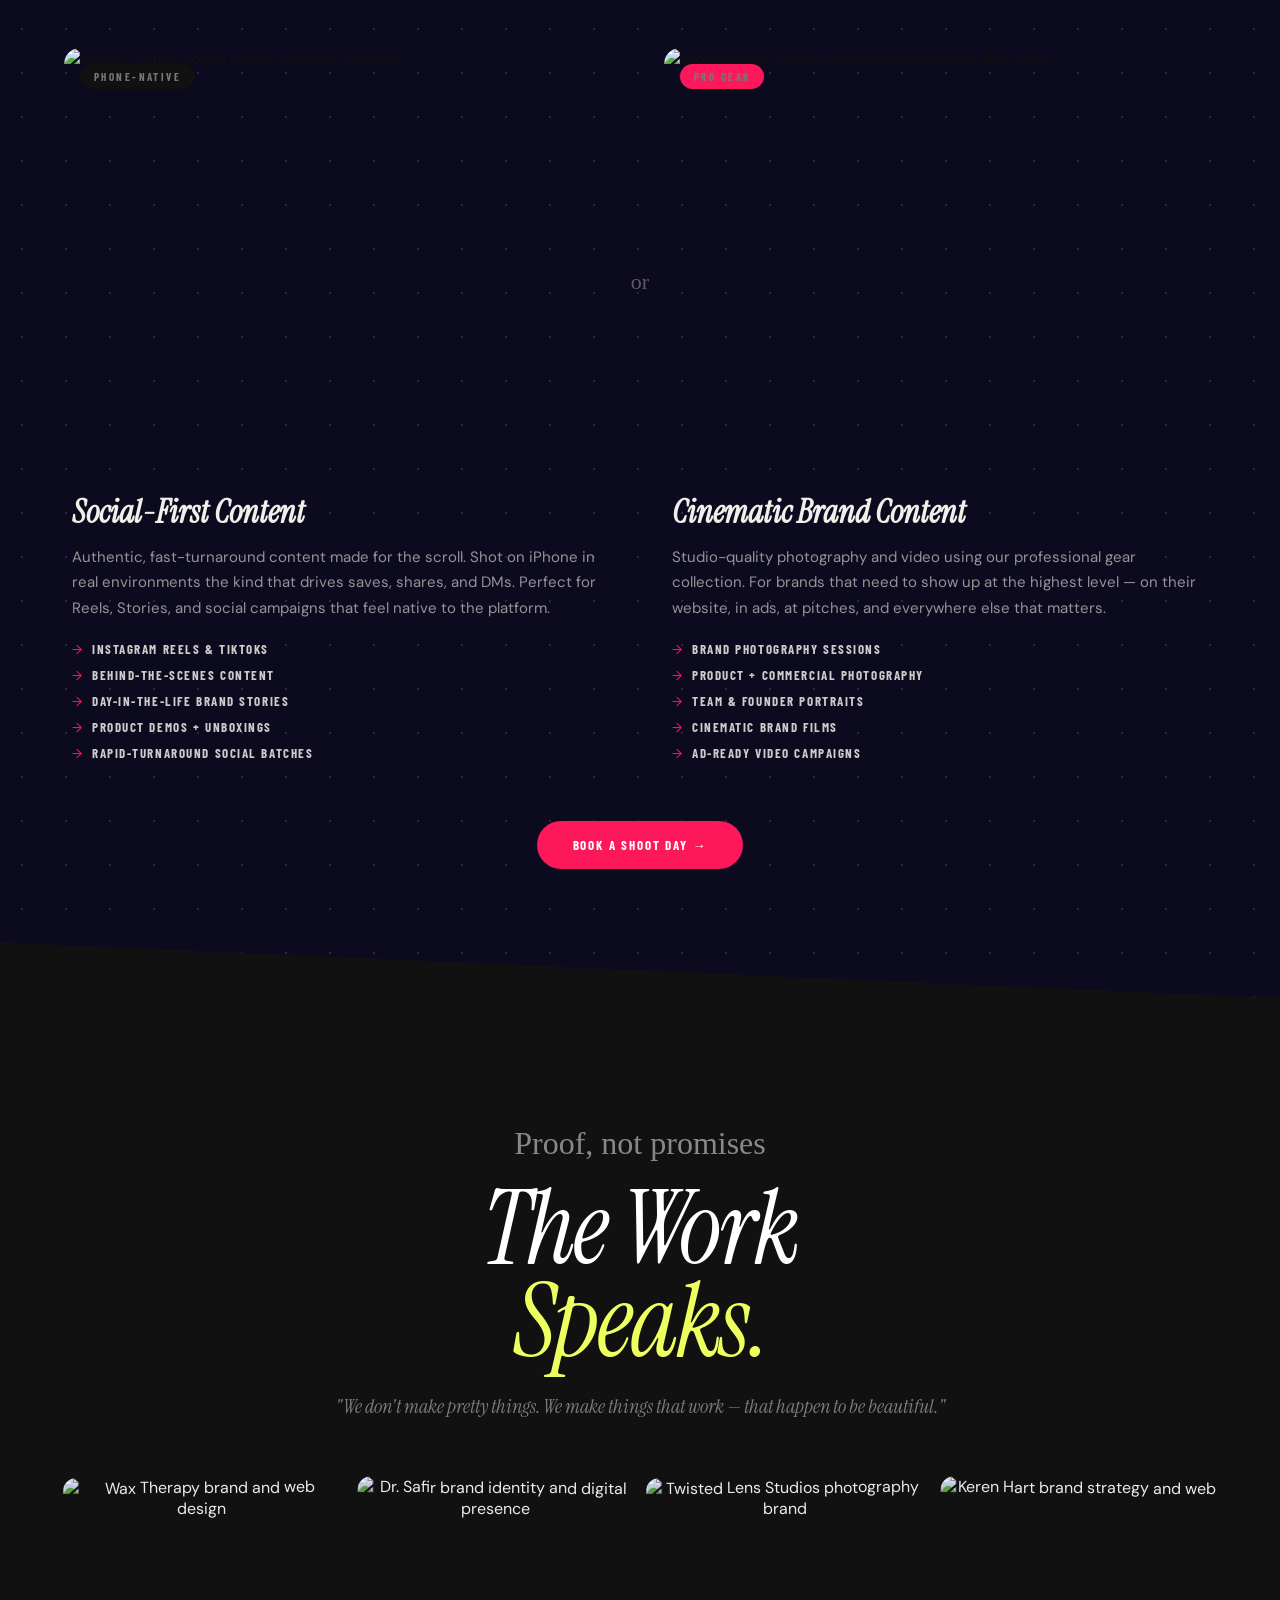
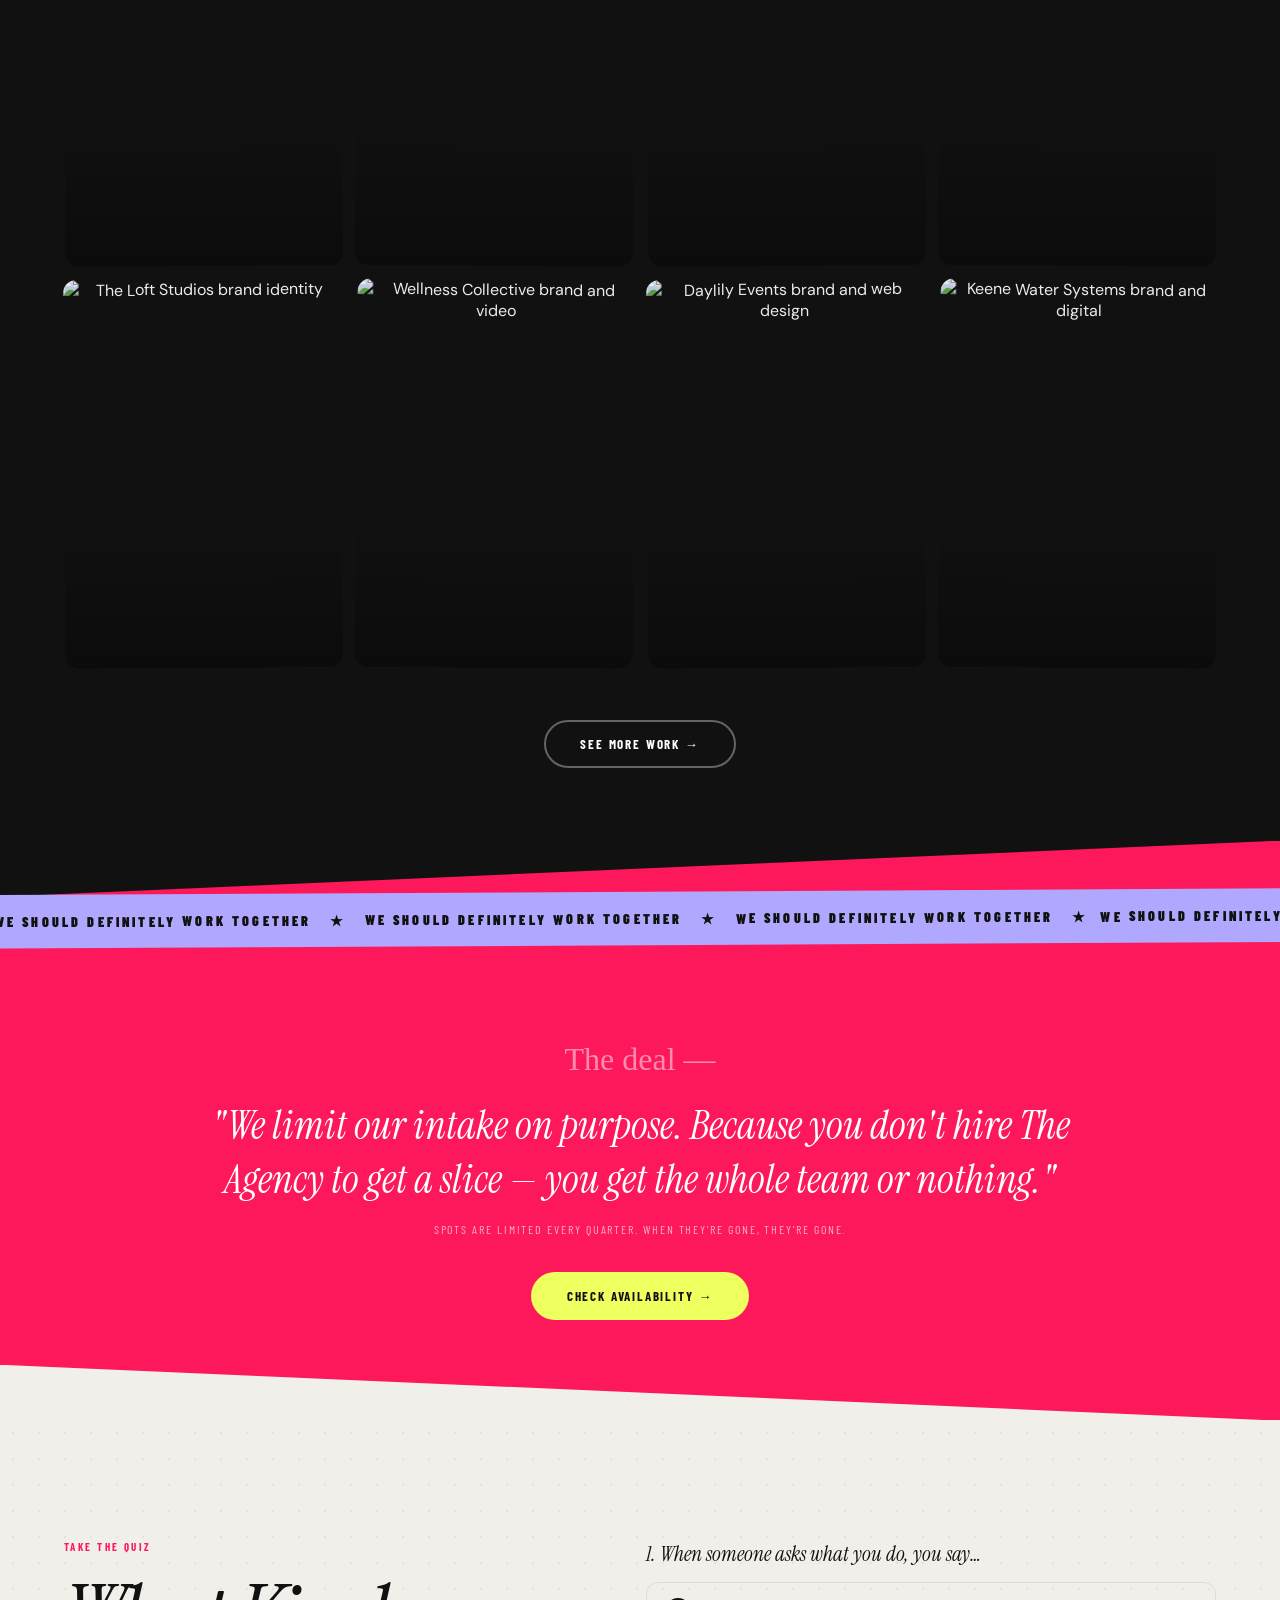
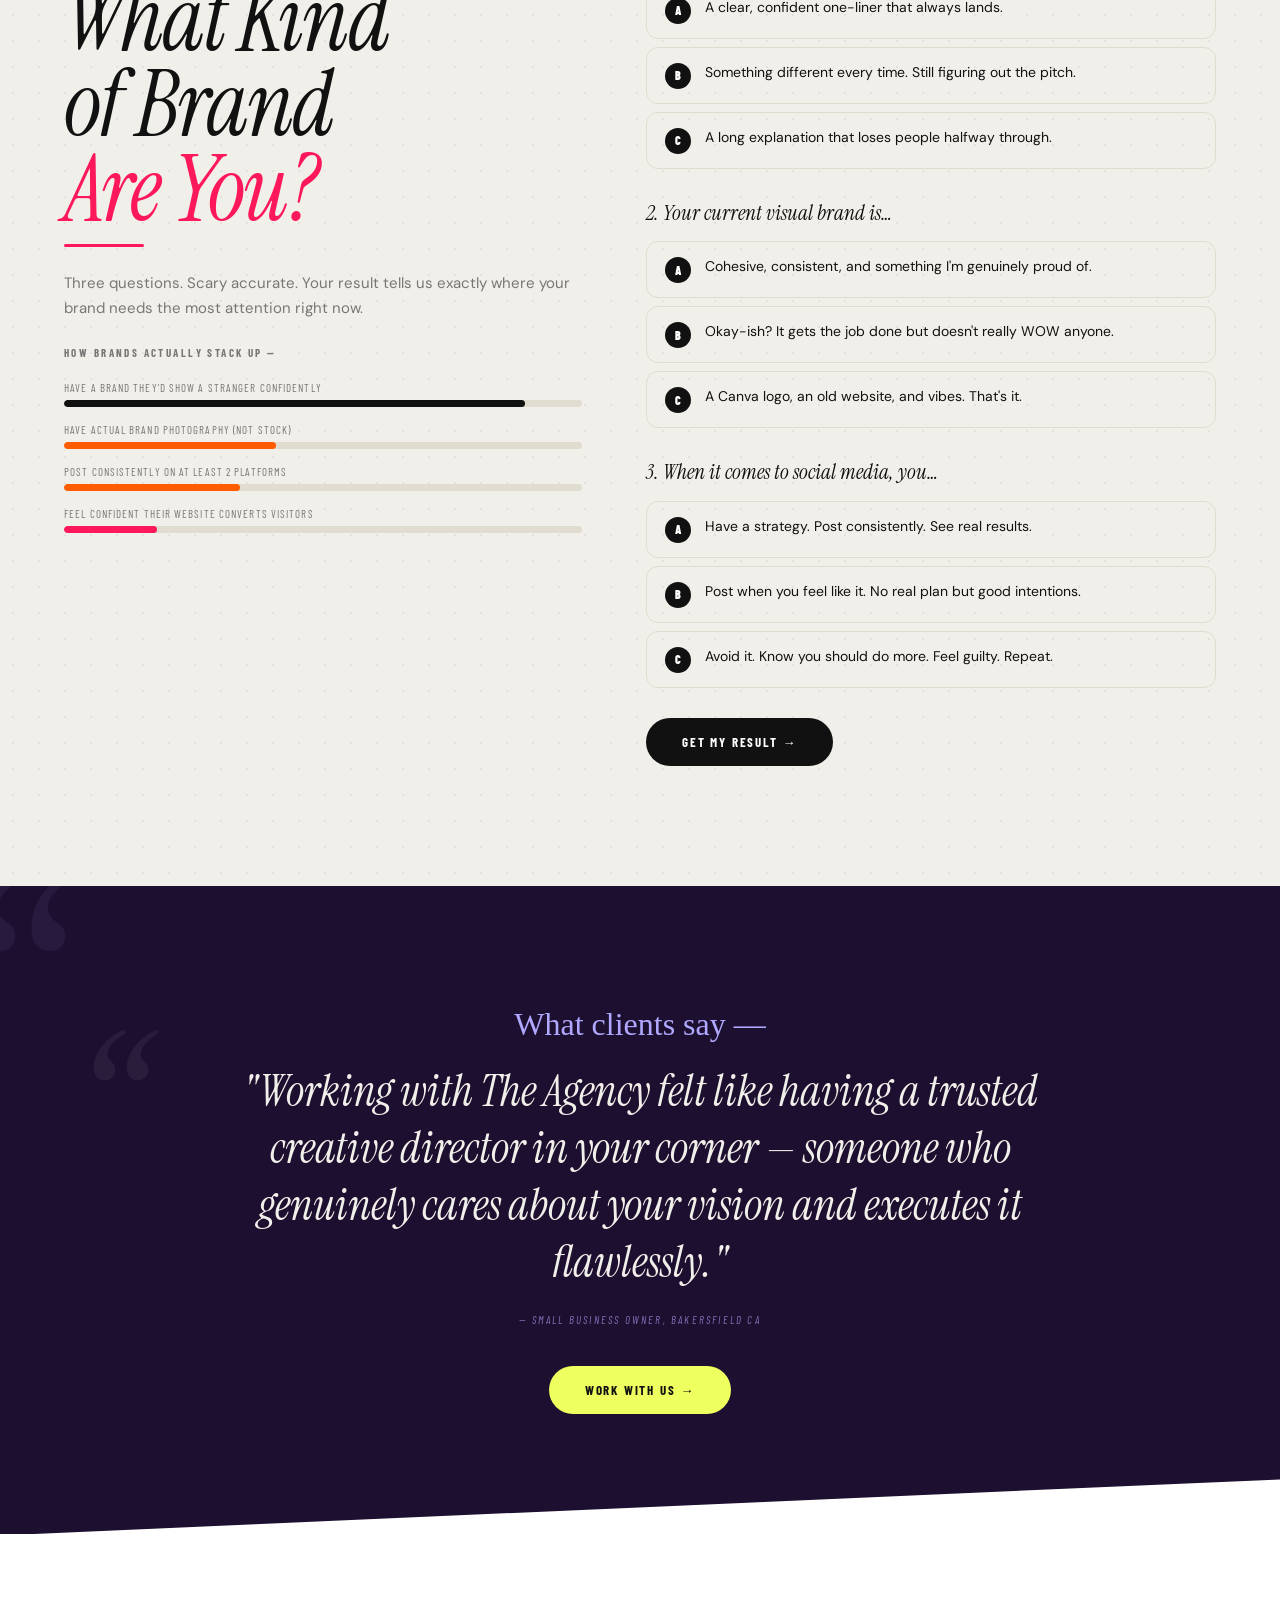
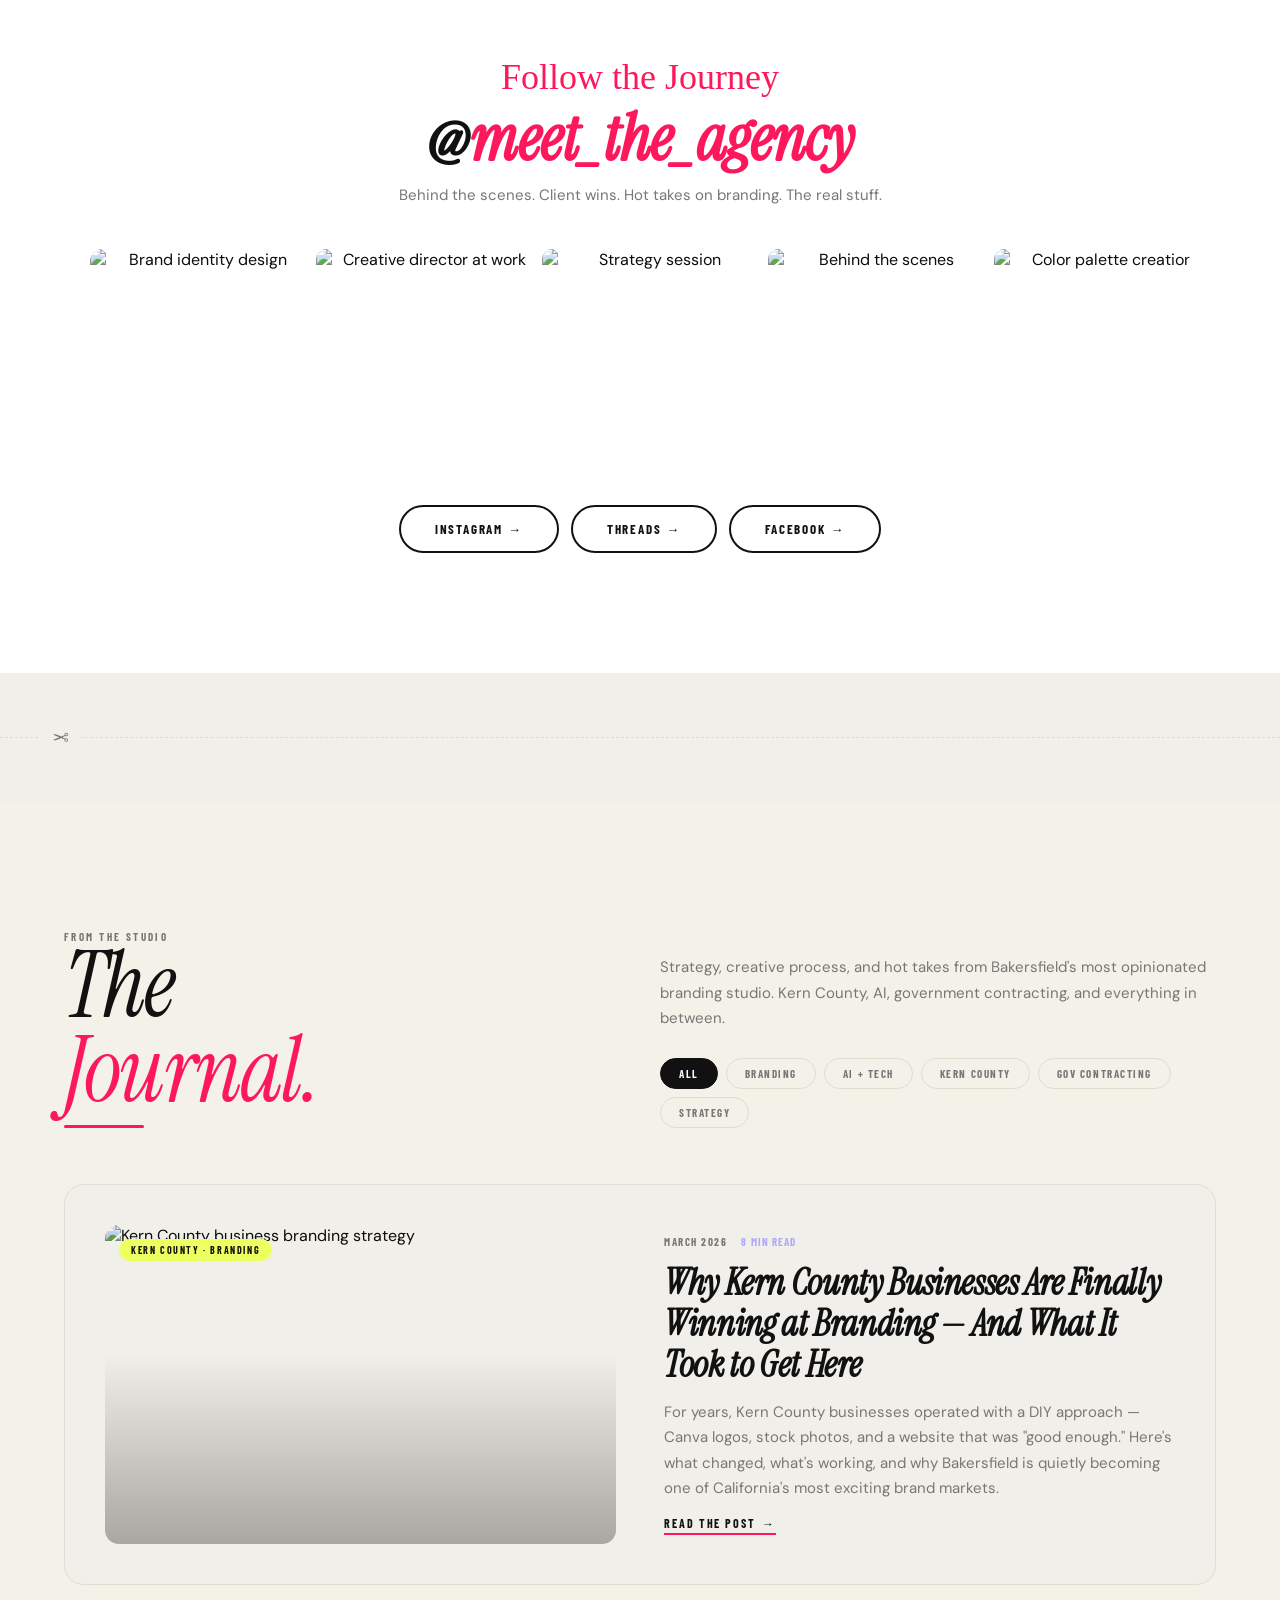
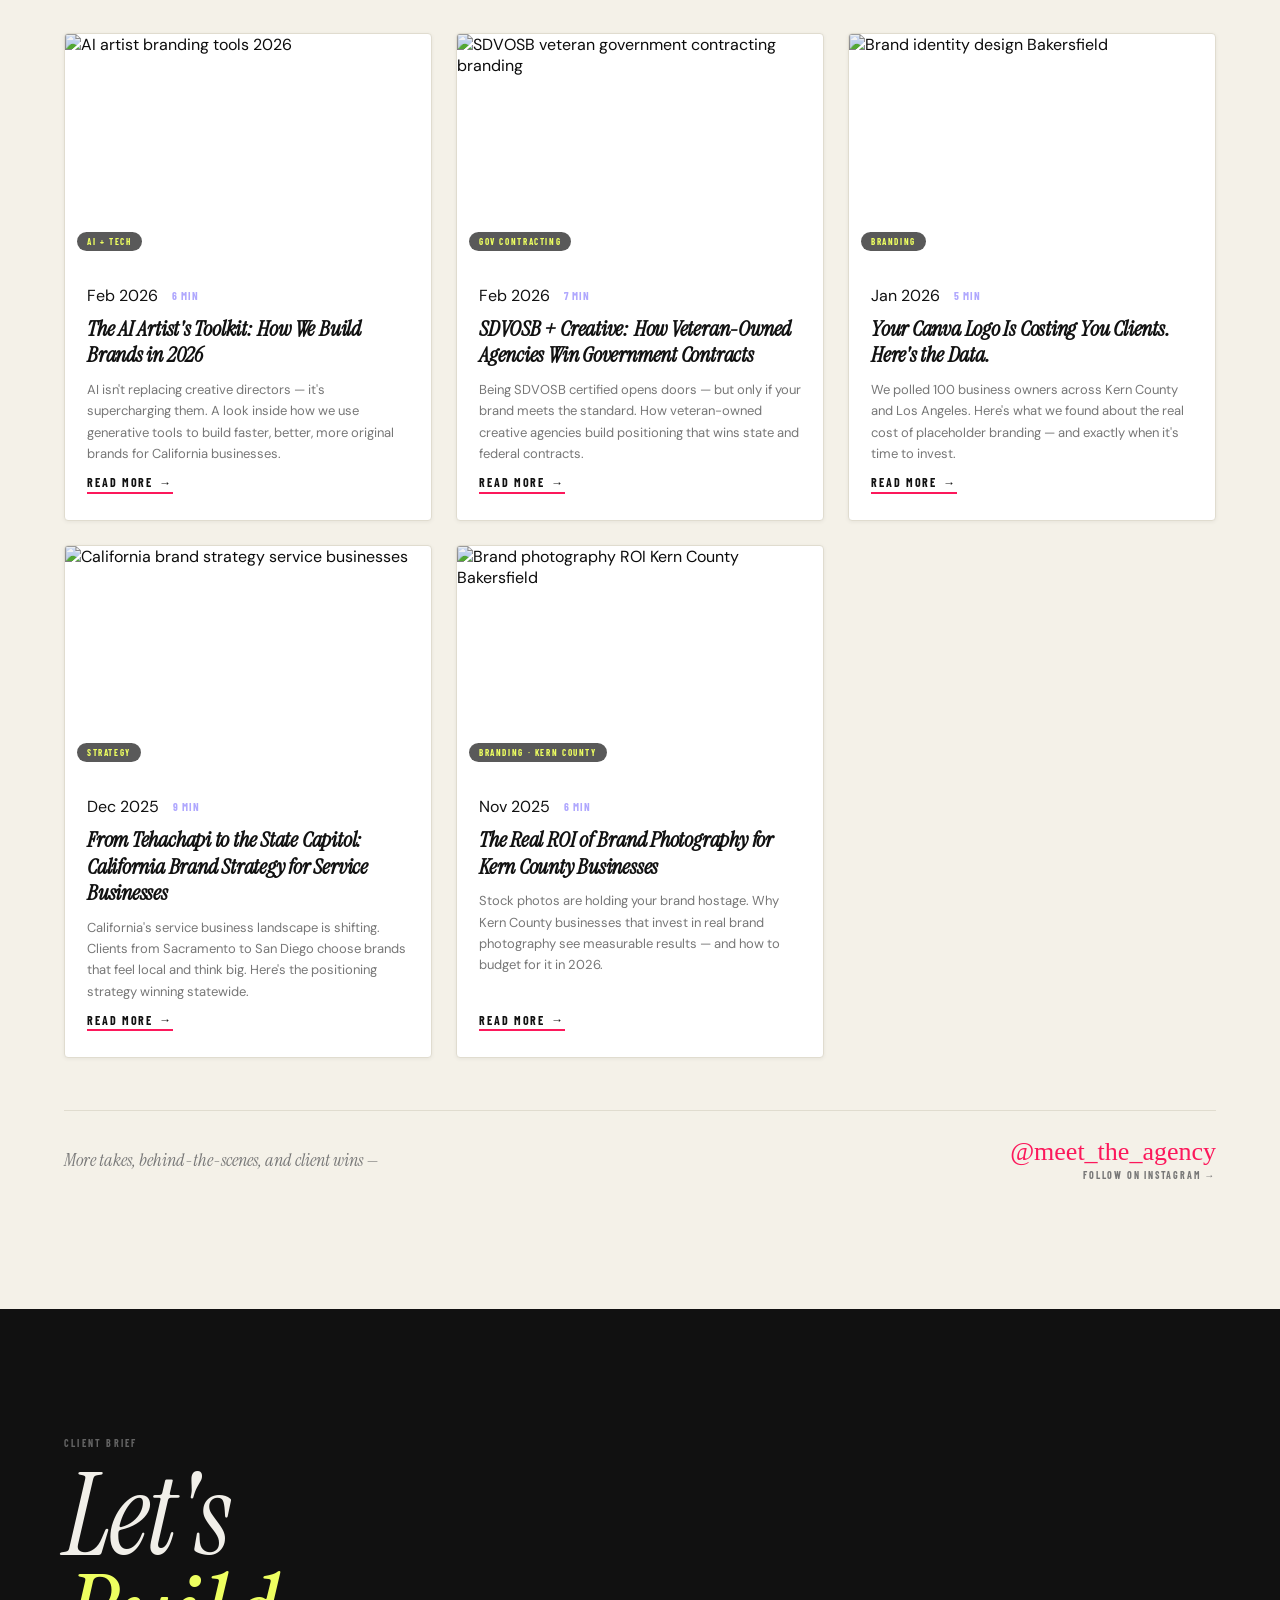
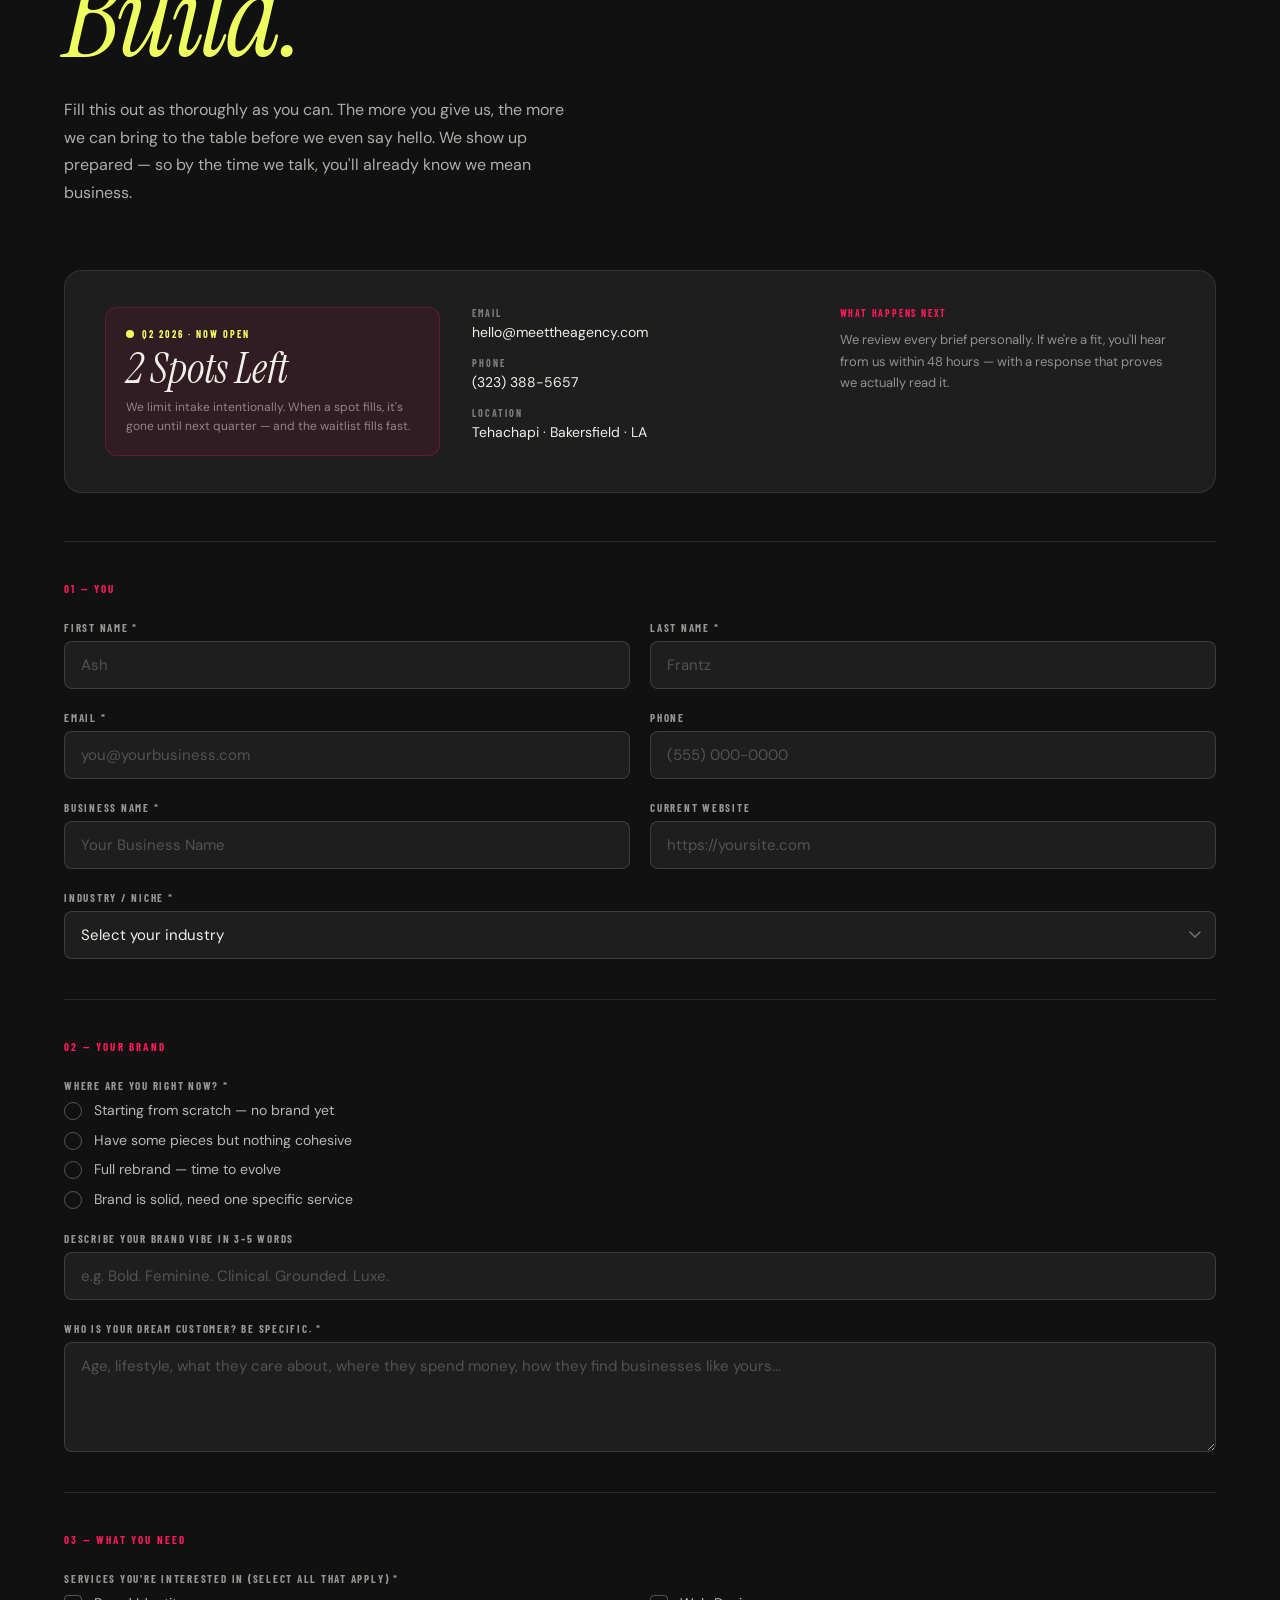
==== commit 0379cbb9: "Comprehensive site audit: fix video, images, SEO/GEO, FOMO, performance - Hero video: replaced archi" ====
--- a/new-project/index.html
+++ b/new-project/index.html
@@ -7,7 +7,7 @@
     <meta name="description"
         content="Bakersfield's top branding & marketing agency. Brand strategy, logo design, web design, SEO, AI content, social media & commercial photography for Kern County businesses. Female disabled veteran-owned.">
     <meta name="keywords"
-        content="marketing agency Bakersfield, branding agency Bakersfield, web design Bakersfield, logo design Bakersfield, social media marketing Bakersfield, SEO company Bakersfield, AI marketing agency California, brand strategy consultant California, veteran owned business California, female veteran owned business Bakersfield">
+        content="marketing agency Bakersfield, branding agency Bakersfield, web design Bakersfield, logo design Bakersfield, social media marketing Bakersfield, SEO company Bakersfield, AI marketing agency California, brand strategy consultant California, veteran owned business California, female veteran owned business Bakersfield, SDVOSB creative agency California, WOSB branding agency Kern County, government contractor creative agency California, GEO generative engine optimization Bakersfield, AI content marketing Kern County, female owned agency California, state procurement creative agency California, Kern County marketing agency, Tehachapi branding agency, brand photography Bakersfield, video production Kern County">
     <meta name="author" content="The Agency Studio">
     <meta name="robots" content="index, follow, max-snippet:-1, max-image-preview:large, max-video-preview:-1">
     <meta name="theme-color" content="#FC185B">
@@ -54,11 +54,31 @@
 {"@context":"https://schema.org","@type":"Service","serviceType":["Brand Identity Design","Web Design","Social Media Marketing","Commercial Photography","Video Production","App Development"],"provider":{"@type":"MarketingAgency","name":"The Agency","url":"https://meettheagency.com/"},"areaServed":[{"@type":"City","name":"Bakersfield"},{"@type":"City","name":"Tehachapi"},{"@type":"City","name":"Los Angeles"},{"@type":"AdministrativeArea","name":"Kern County"},{"@type":"State","name":"California"}],"description":"Full-service branding, web design, photography, video production, app development, and social media marketing for Kern County, Bakersfield, and Los Angeles businesses."}
 </script>
 
+    <!-- WEBSITE SCHEMA -->
+    <script type="application/ld+json">
+{"@context":"https://schema.org","@type":"WebSite","name":"The Agency","url":"https://meettheagency.com/","description":"Bakersfield's premier branding & marketing agency — Female disabled veteran-owned, SDVOSB + WOSB certified. Serving Kern County, Los Angeles, and California.","potentialAction":{"@type":"SearchAction","target":{"@type":"EntryPoint","urlTemplate":"https://meettheagency.com/#contact"},"query-input":"required name=search_term_string"}}
+</script>
+    <!-- BREADCRUMB SCHEMA -->
+    <script type="application/ld+json">
+{"@context":"https://schema.org","@type":"BreadcrumbList","itemListElement":[{"@type":"ListItem","position":1,"name":"Home","item":"https://meettheagency.com/"},{"@type":"ListItem","position":2,"name":"Services","item":"https://meettheagency.com/#services"},{"@type":"ListItem","position":3,"name":"Our Work","item":"https://meettheagency.com/#work"},{"@type":"ListItem","position":4,"name":"Blog","item":"https://meettheagency.com/#blog"},{"@type":"ListItem","position":5,"name":"Contact","item":"https://meettheagency.com/#contact"}]}
+</script>
+    <!-- ORGANIZATION SCHEMA (AI/GEO Entity Recognition) -->
+    <script type="application/ld+json">
+{"@context":"https://schema.org","@type":"Organization","name":"The Agency","alternateName":["The Agency Studio","Meet The Agency","The Agency Bakersfield"],"url":"https://meettheagency.com/","logo":"https://meettheagency.com/images/social_ad.png","email":"hello@meettheagency.com","telephone":"(323)388-5657","address":{"@type":"PostalAddress","addressLocality":"Bakersfield","addressRegion":"CA","postalCode":"93301","addressCountry":"US"},"areaServed":["Kern County CA","Bakersfield CA","Tehachapi CA","Los Angeles CA","California","United States"],"knowsAbout":["Brand Identity Design","Logo Design","Web Design","SEO","Generative Engine Optimization","GEO","Social Media Marketing","Commercial Photography","Video Production","App Development","AI Content Marketing","Government Contracting","SDVOSB","WOSB","Brand Strategy","Color Psychology","Typography","Brand Architecture","Content Marketing","Kern County Small Business","Bakersfield Marketing"],"hasCredential":[{"@type":"EducationalOccupationalCredential","credentialCategory":"SDVOSB — Service-Disabled Veteran-Owned Small Business"},{"@type":"EducationalOccupationalCredential","credentialCategory":"WOSB — Woman-Owned Small Business"},{"@type":"EducationalOccupationalCredential","credentialCategory":"USAF Female Disabled Veteran"}],"sameAs":["https://www.instagram.com/meet_the_agency/","https://www.threads.net/@meet_the_agency","https://www.facebook.com/meettheagencyllc"]}
+</script>
+    <!-- EXPANDED FAQ SCHEMA (AI Search / GEO Optimization) -->
+    <script type="application/ld+json">
+{"@context":"https://schema.org","@type":"FAQPage","mainEntity":[{"@type":"Question","name":"What does a branding agency in Bakersfield actually do?","acceptedAnswer":{"@type":"Answer","text":"A full-service branding agency like The Agency builds your complete market identity — logo, visual system, website, content, and SEO strategy — all designed to command attention and convert clients in Bakersfield and Kern County."}},{"@type":"Question","name":"Is The Agency a female and veteran-owned business?","acceptedAnswer":{"@type":"Answer","text":"Yes. The Agency is proudly female-owned and disabled veteran-owned, founded by Ash Frantz (USAF veteran) and co-led by Brittany. We are SDVOSB and WOSB certified, based in Tehachapi and Bakersfield, California."}},{"@type":"Question","name":"How much does a branding agency cost in Bakersfield?","acceptedAnswer":{"@type":"Answer","text":"The Agency offers project-based engagements and monthly retainers. A full brand identity system typically ranges from $5K–$25K. Web design starts at $8K. Social media management starts at $1.5K/month."}},{"@type":"Question","name":"Does The Agency work on government contracts?","acceptedAnswer":{"@type":"Answer","text":"Yes. The Agency is SDVOSB (Service-Disabled Veteran-Owned Small Business) and WOSB (Woman-Owned Small Business) certified and procurement-ready for federal, State of California, and local government contracts. We partner with agencies and contractors on subcontracting, white-label creative services, and teaming agreements."}},{"@type":"Question","name":"What is GEO and why does it matter for my business?","acceptedAnswer":{"@type":"Answer","text":"GEO stands for Generative Engine Optimization — optimizing your brand so AI tools like ChatGPT, Google Gemini, and Perplexity recommend your business when people search. The Agency builds GEO strategies for Kern County, Bakersfield, and California businesses starting at $1.2K/month."}},{"@type":"Question","name":"What cities and areas does The Agency serve?","acceptedAnswer":{"@type":"Answer","text":"The Agency is based in Tehachapi and Bakersfield, serving all of Kern County — including Bakersfield, Tehachapi, Ridgecrest, Delano, and Taft — as well as Los Angeles and clients statewide across California and nationwide."}},{"@type":"Question","name":"What makes The Agency different from other Bakersfield marketing agencies?","acceptedAnswer":{"@type":"Answer","text":"The Agency is psychology-first — every brand decision is rooted in behavioral science and consumer psychology. We're a female disabled veteran-owned studio, SDVOSB + WOSB certified, with 19+ years experience and 100+ brands launched. We intentionally limit our client roster so every client gets the whole team, not a slice of it."}},{"@type":"Question","name":"How do I apply to work with The Agency?","acceptedAnswer":{"@type":"Answer","text":"Visit meettheagency.com and fill out the Client Brief — a detailed intake form that helps us understand your business, goals, and vision before we connect. Spots are limited each quarter. When they're gone, they go on a waitlist."}}]}
+</script>
+
     <!-- FONTS -->
     <link rel="preconnect" href="https://fonts.googleapis.com">
     <link rel="preconnect" href="https://fonts.gstatic.com" crossorigin>
     <link rel="preconnect" href="https://images.unsplash.com">
+    <link rel="preconnect" href="https://assets.mixkit.co" crossorigin>
+    <link rel="dns-prefetch" href="https://assets.mixkit.co">
     <link rel="dns-prefetch" href="https://www.instagram.com">
+    <link rel="alternate" hreflang="en-US" href="https://meettheagency.com/">
     <link
         href="https://fonts.googleapis.com/css2?family=Instrument+Serif:ital@0;1&family=Homemade+Apple&family=Barlow+Condensed:wght@400;700;900&family=DM+Sans:ital,wght@0,300;0,400;0,500;1,300&display=swap"
         rel="stylesheet">
@@ -116,8 +136,12 @@
                 WOSB</div>
         </div>
         <div class="hero-media">
-            <img src="https://images.unsplash.com/photo-1618005182384-a83a8bd57fbe?w=1100&h=1100&fit=crop"
-                alt="Elevated brand aesthetic — The Agency" loading="eager" fetchpriority="high">
+            <video autoplay loop muted playsinline preload="none"
+                poster="https://images.unsplash.com/photo-1574717024653-61fd2cf4d44d?w=1920&h=1080&fit=crop&q=60"
+                style="position:absolute; inset:0; width:100%; height:100%; object-fit:cover; filter: contrast(1.05) brightness(.98);">
+                <source src="https://assets.mixkit.co/videos/50641/50641-1080.mp4"
+                    type="video/mp4">
+            </video>
             <div class="hero-media-overlay"></div>
         </div>
     </section>
@@ -144,7 +168,7 @@
     <section class="about" id="about">
         <div class="about-img">
             <div class="about-blob">
-                <img src="https://images.unsplash.com/photo-1522202176988-66273c2fd55f?w=800&h=800&fit=crop"
+                <img src="https://images.unsplash.com/photo-1573496359142-b8d87734a5a2?w=800&h=800&fit=crop&crop=top"
                     alt="Ash and Britt — The Agency co-founders" loading="lazy">
             </div>
             <div class="about-caption">
@@ -226,7 +250,7 @@
                     </svg>
                     <!-- Oval photo -->
                     <div class="founder-oval">
-                        <img src="images/ash-founder.jpg" alt="Ash — Co-Founder & Creative Director" loading="lazy">
+                        <img src="https://images.unsplash.com/photo-1494790108377-be9c29b29330?w=600&h=800&fit=crop&crop=faces" alt="Ash — Co-Founder & Creative Director" loading="lazy">
                     </div>
                     <!-- Floating annotations -->
                     <span class="f-ann f-ann-left">* that's Ash *</span>
@@ -257,7 +281,7 @@
                     </svg>
                     <!-- Oval photo -->
                     <div class="founder-oval founder-oval-offset">
-                        <img src="images/britt-founder.jpg" alt="Brittany — Co-Founder & Strategy Lead" loading="lazy">
+                        <img src="https://images.unsplash.com/photo-1487412720507-e7ab37603c6f?w=600&h=800&fit=crop&crop=faces" alt="Brittany — Co-Founder & Strategy Lead" loading="lazy">
                     </div>
                     <!-- Floating annotations -->
                     <span class="f-ann f-ann-left">* that's Britt *</span>
@@ -370,7 +394,7 @@
             </div>
             <div class="svc-card rv d3">
                 <div class="svc-img"><img
-                        src="https://images.unsplash.com/photo-1574717024653-61fd2cf4d44d?w=600&h=340&fit=crop"
+                        src="https://images.unsplash.com/photo-1578575437130-527eed3abbec?w=600&h=340&fit=crop"
                         alt="Video production" loading="lazy"></div>
                 <div class="svc-body">
                     <span class="svc-n barlow-tag">04 — Motion</span>
@@ -499,7 +523,7 @@
             </div>
             <div class="pv-col pv-pro rv d2">
                 <div class="pv-col-img">
-                    <img src="https://images.unsplash.com/photo-1574717024653-61fd2cf4d44d?w=700&h=520&fit=crop"
+                    <img src="https://images.unsplash.com/photo-1492691527719-9d1e07e534b4?w=700&h=520&fit=crop"
                         alt="Professional camera brand photography and video" loading="lazy">
                     <div class="pv-col-badge pv-col-badge-pk">
                         <span class="barlow-tag">Pro Gear</span>
@@ -548,7 +572,7 @@
             </div>
             <div class="gallery-card rv d1">
                 <div class="gallery-img">
-                    <img src="https://images.unsplash.com/photo-1586023492125-27b2c045efd7?w=500&h=700&fit=crop"
+                    <img src="https://images.unsplash.com/photo-1576091160550-2173dba999ef?w=500&h=700&fit=crop"
                         alt="Dr. Safir brand identity and digital presence" loading="lazy">
                     <div class="gallery-overlay">
                         <span class="gallery-type">Brand Identity + Digital</span>
@@ -558,7 +582,7 @@
             </div>
             <div class="gallery-card rv d2">
                 <div class="gallery-img">
-                    <img src="https://images.unsplash.com/photo-1544161515-4ab6ce6db874?w=500&h=700&fit=crop"
+                    <img src="https://images.unsplash.com/photo-1516035069371-29a1b244cc32?w=500&h=700&fit=crop"
                         alt="Twisted Lens Studios photography brand" loading="lazy">
                     <div class="gallery-overlay">
                         <span class="gallery-type">Brand + Photography</span>
@@ -598,7 +622,7 @@
             </div>
             <div class="gallery-card rv d3">
                 <div class="gallery-img">
-                    <img src="https://images.unsplash.com/photo-1524178232363-1fb2b075b655?w=500&h=700&fit=crop"
+                    <img src="https://images.unsplash.com/photo-1519741347686-c1e0aadf4611?w=500&h=700&fit=crop"
                         alt="Daylily Events brand and web design" loading="lazy">
                     <div class="gallery-overlay">
                         <span class="gallery-type">Full Brand + Web</span>
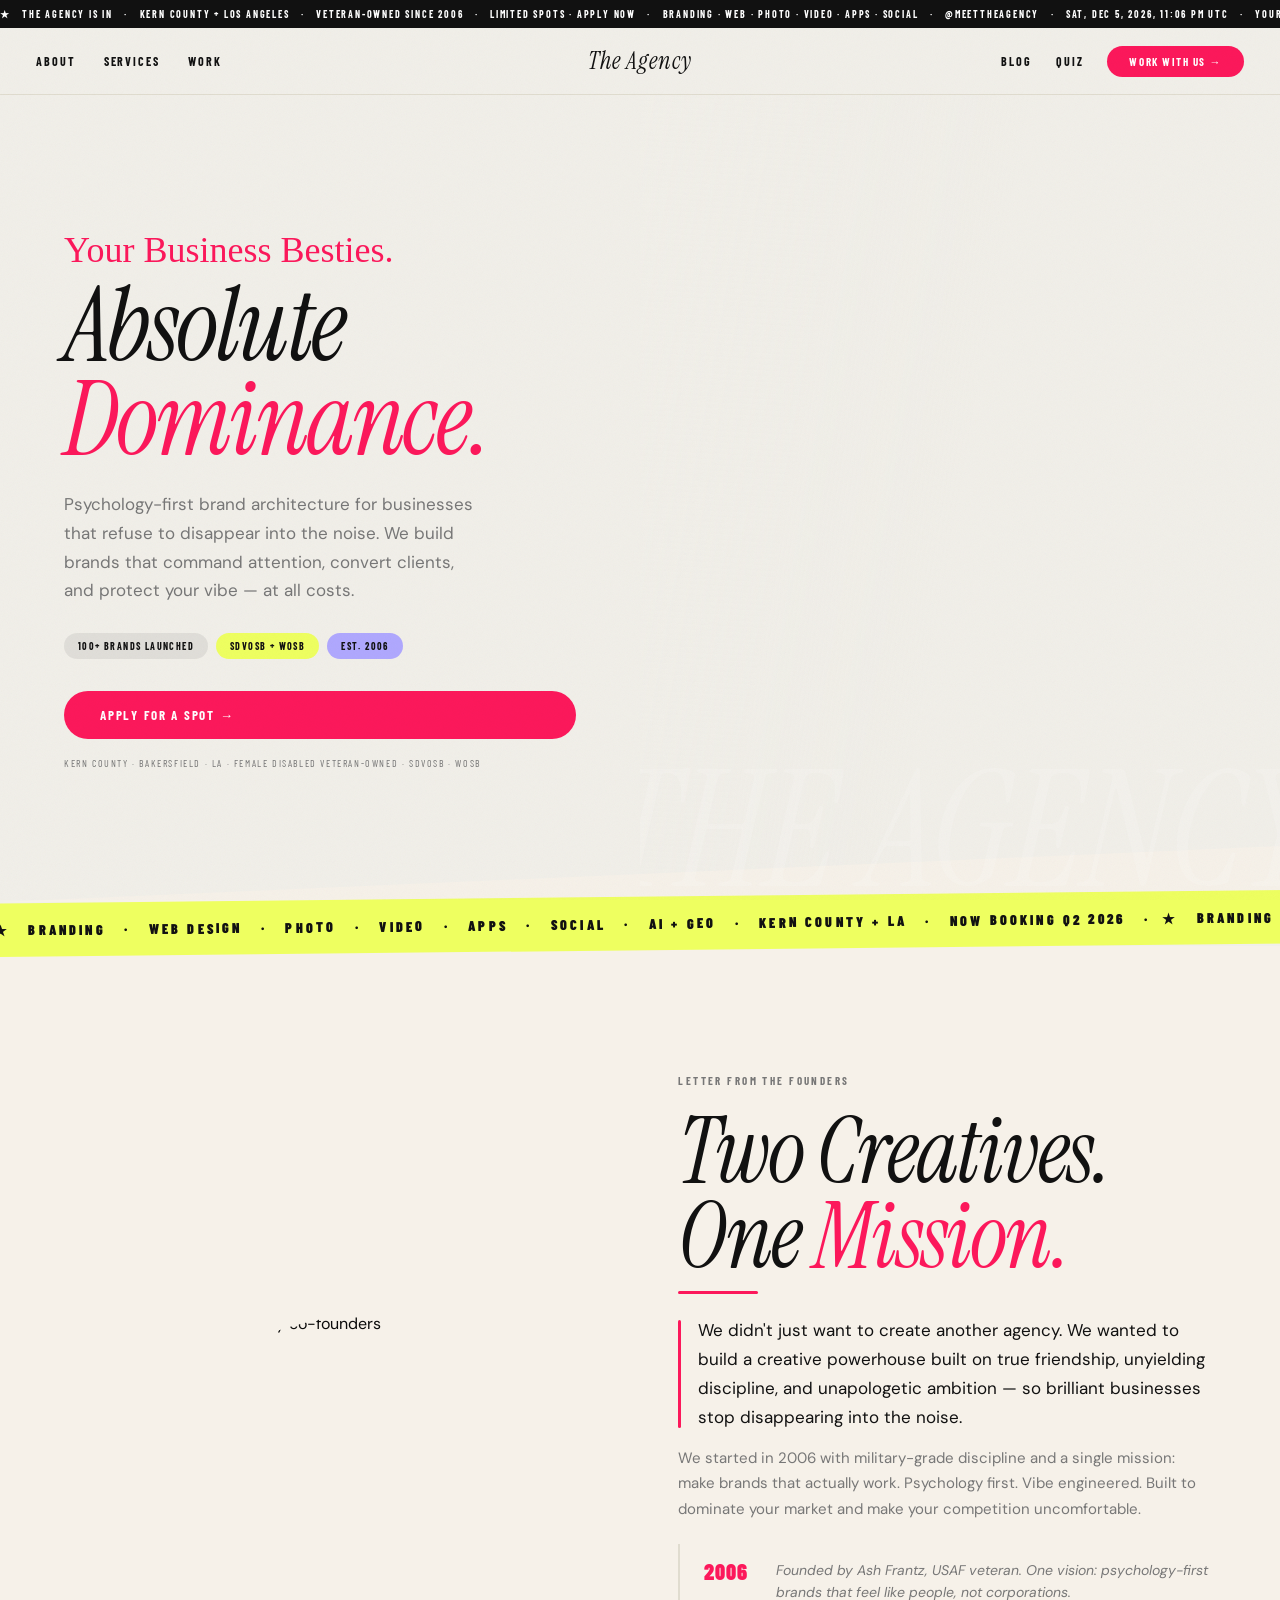
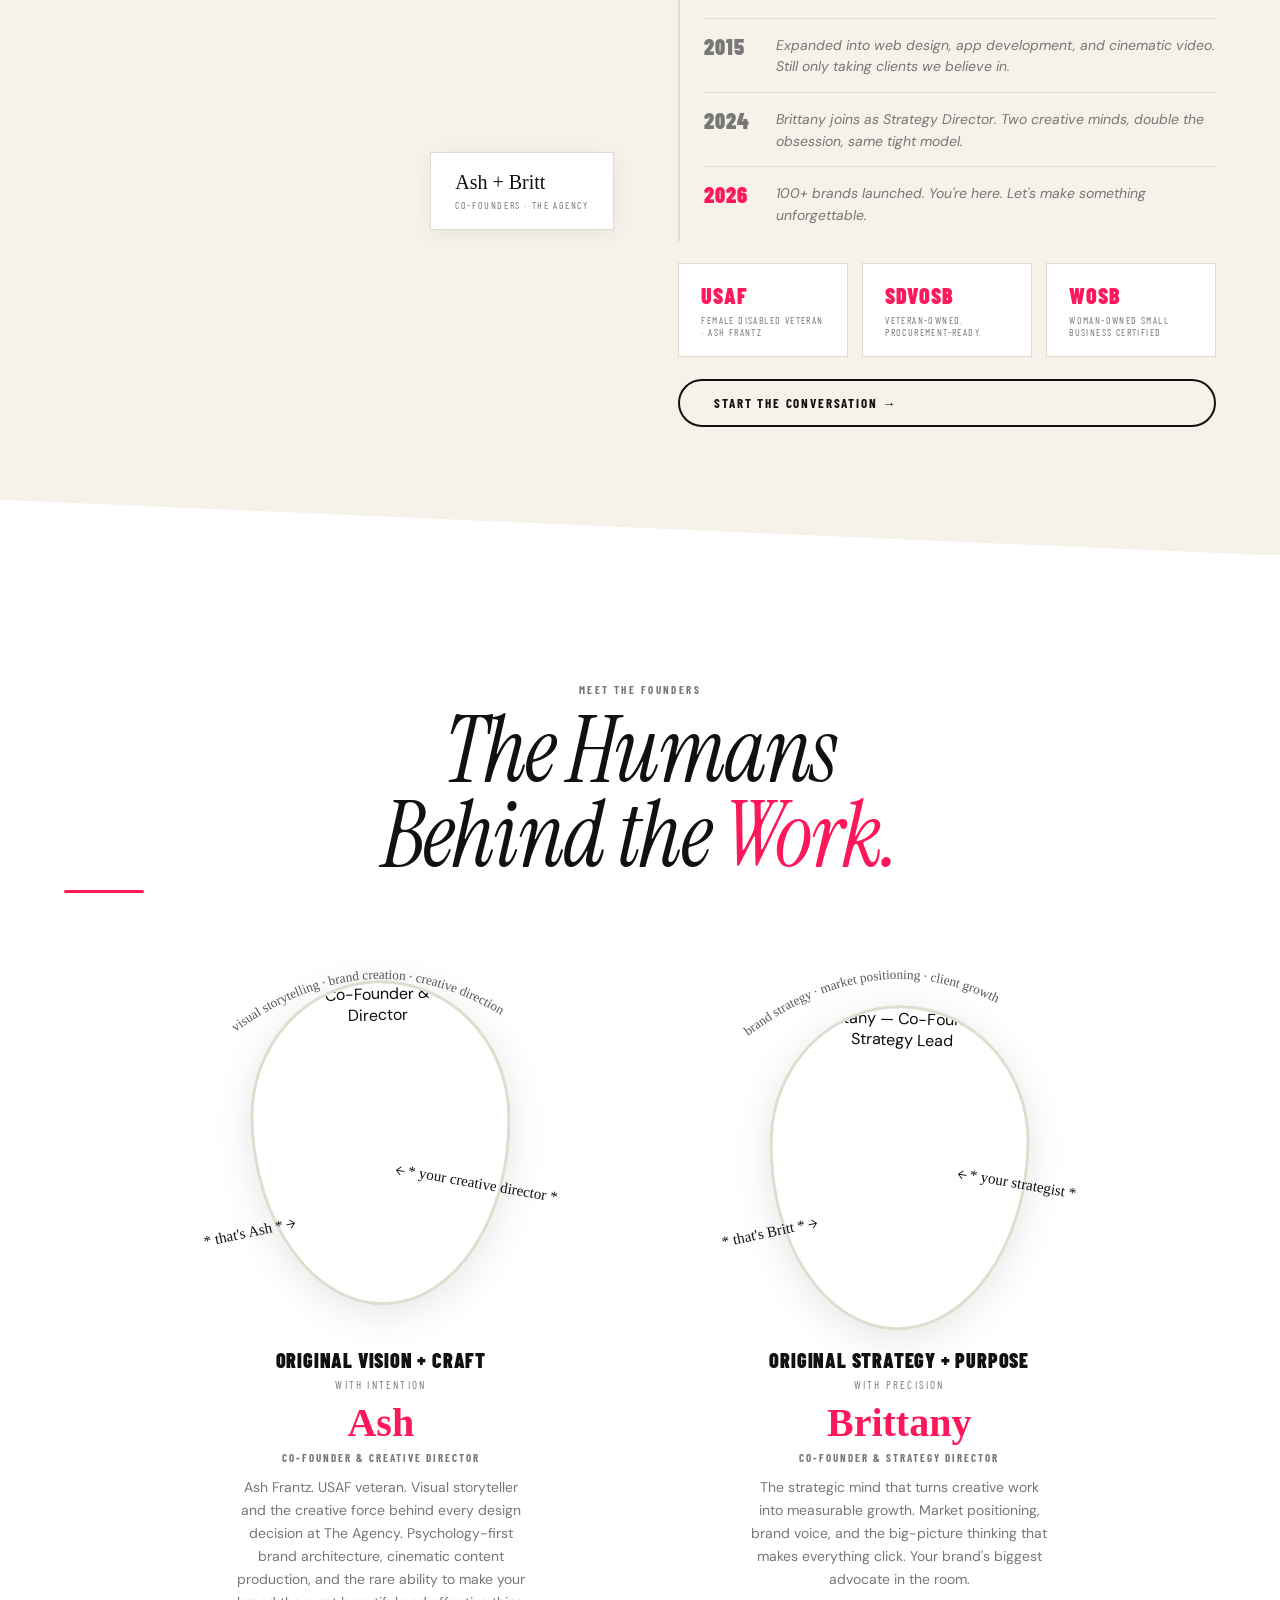
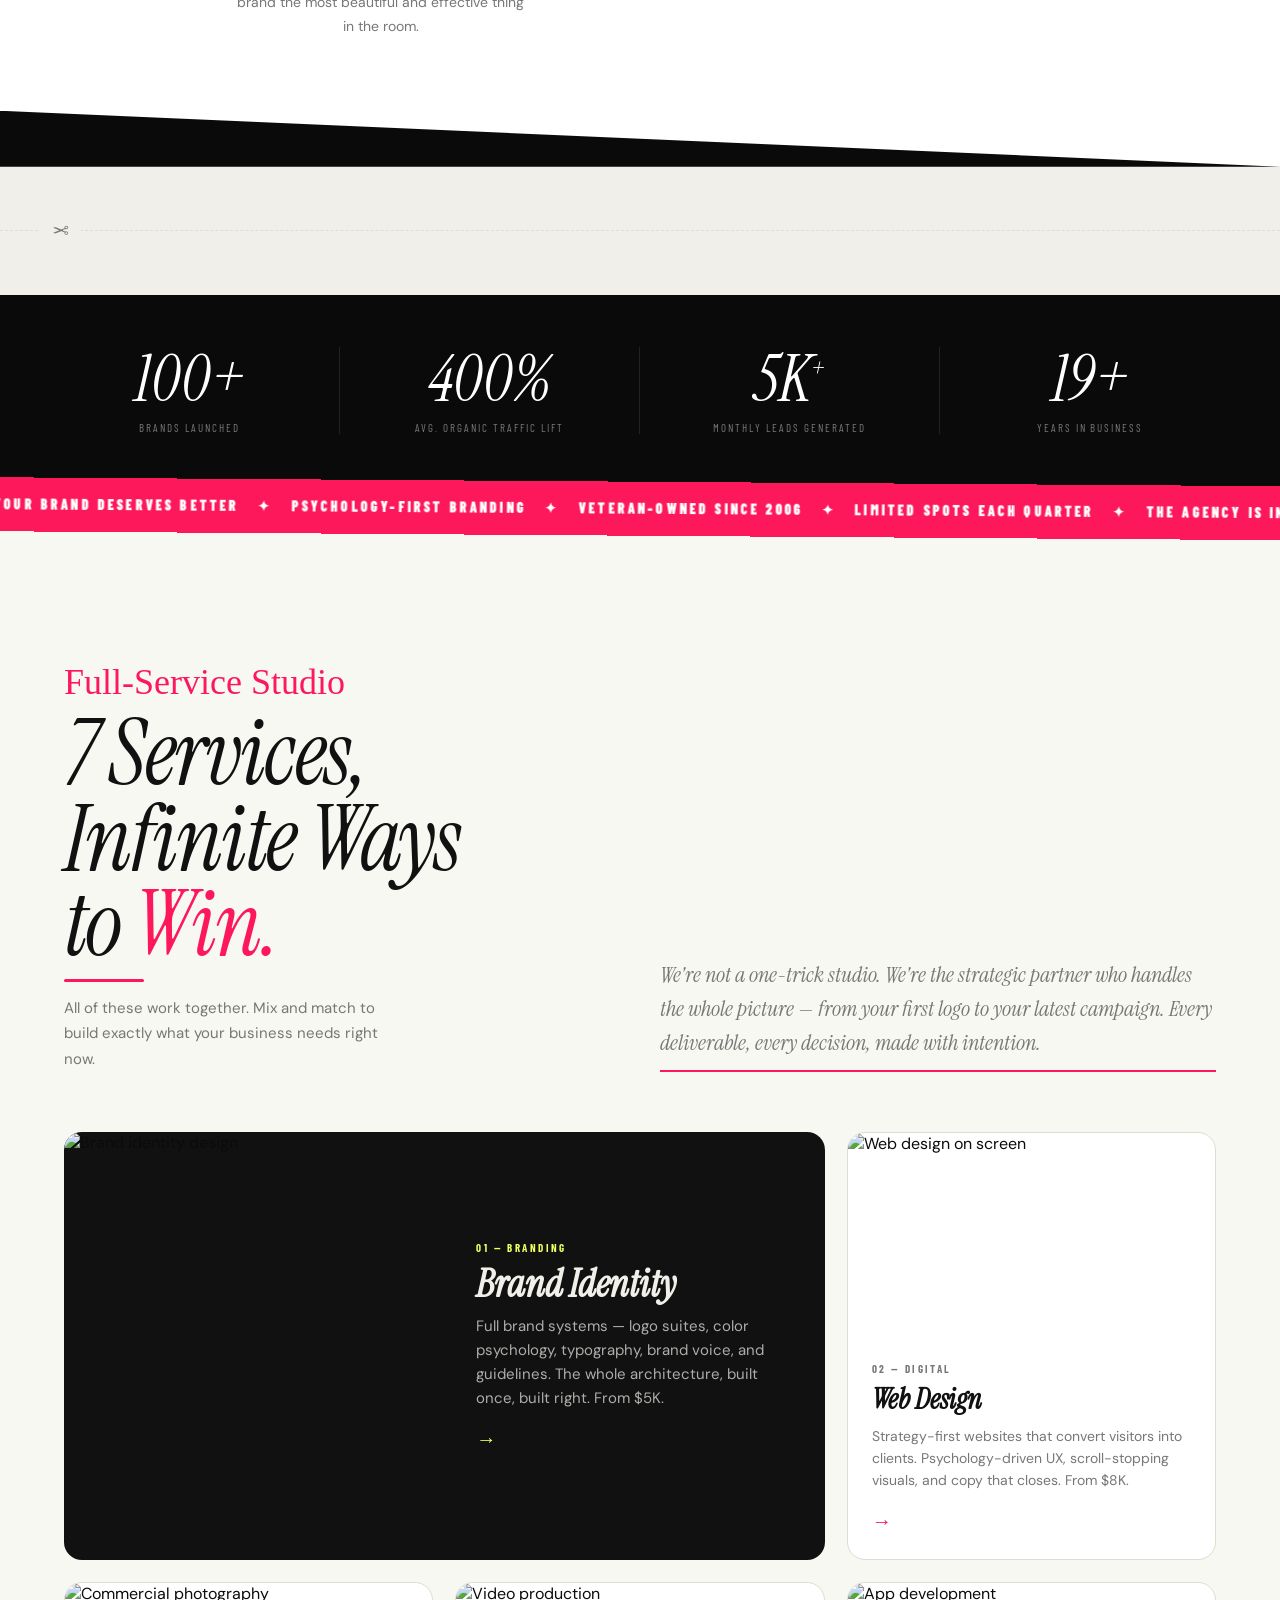
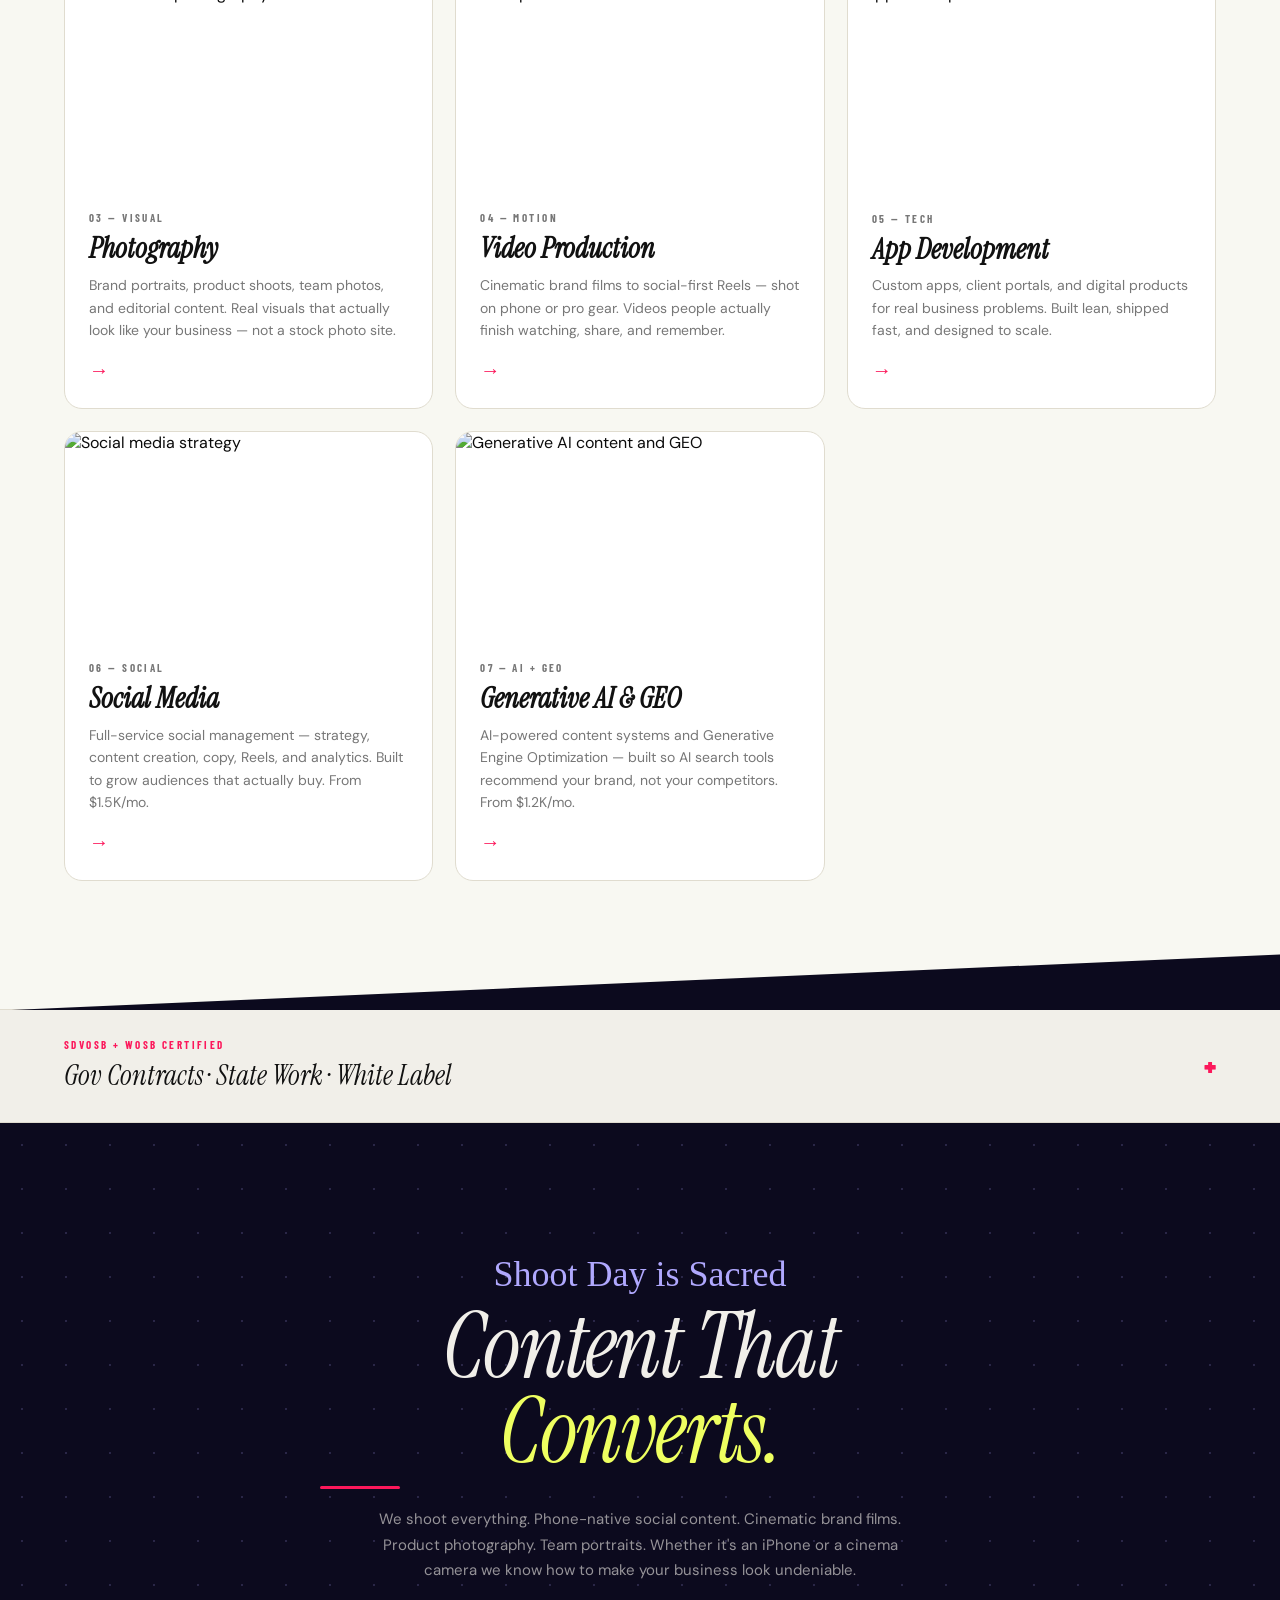
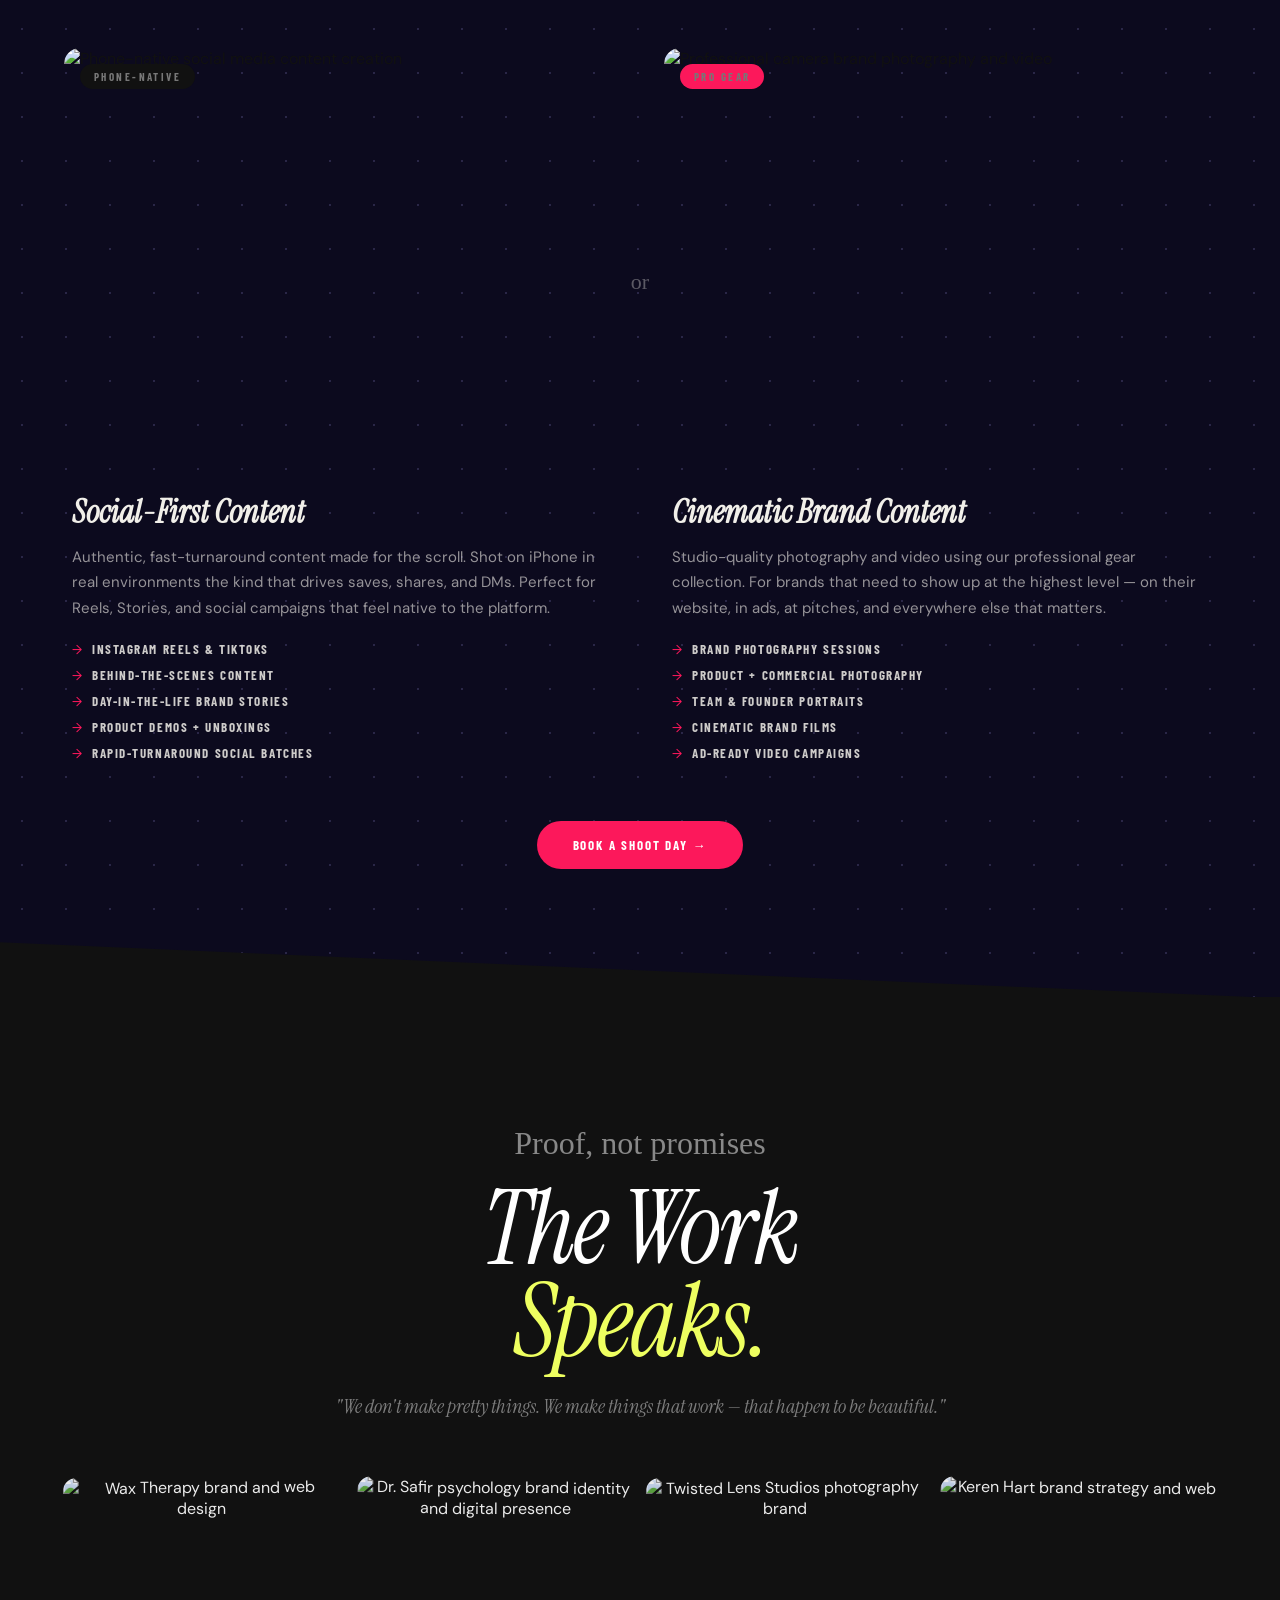
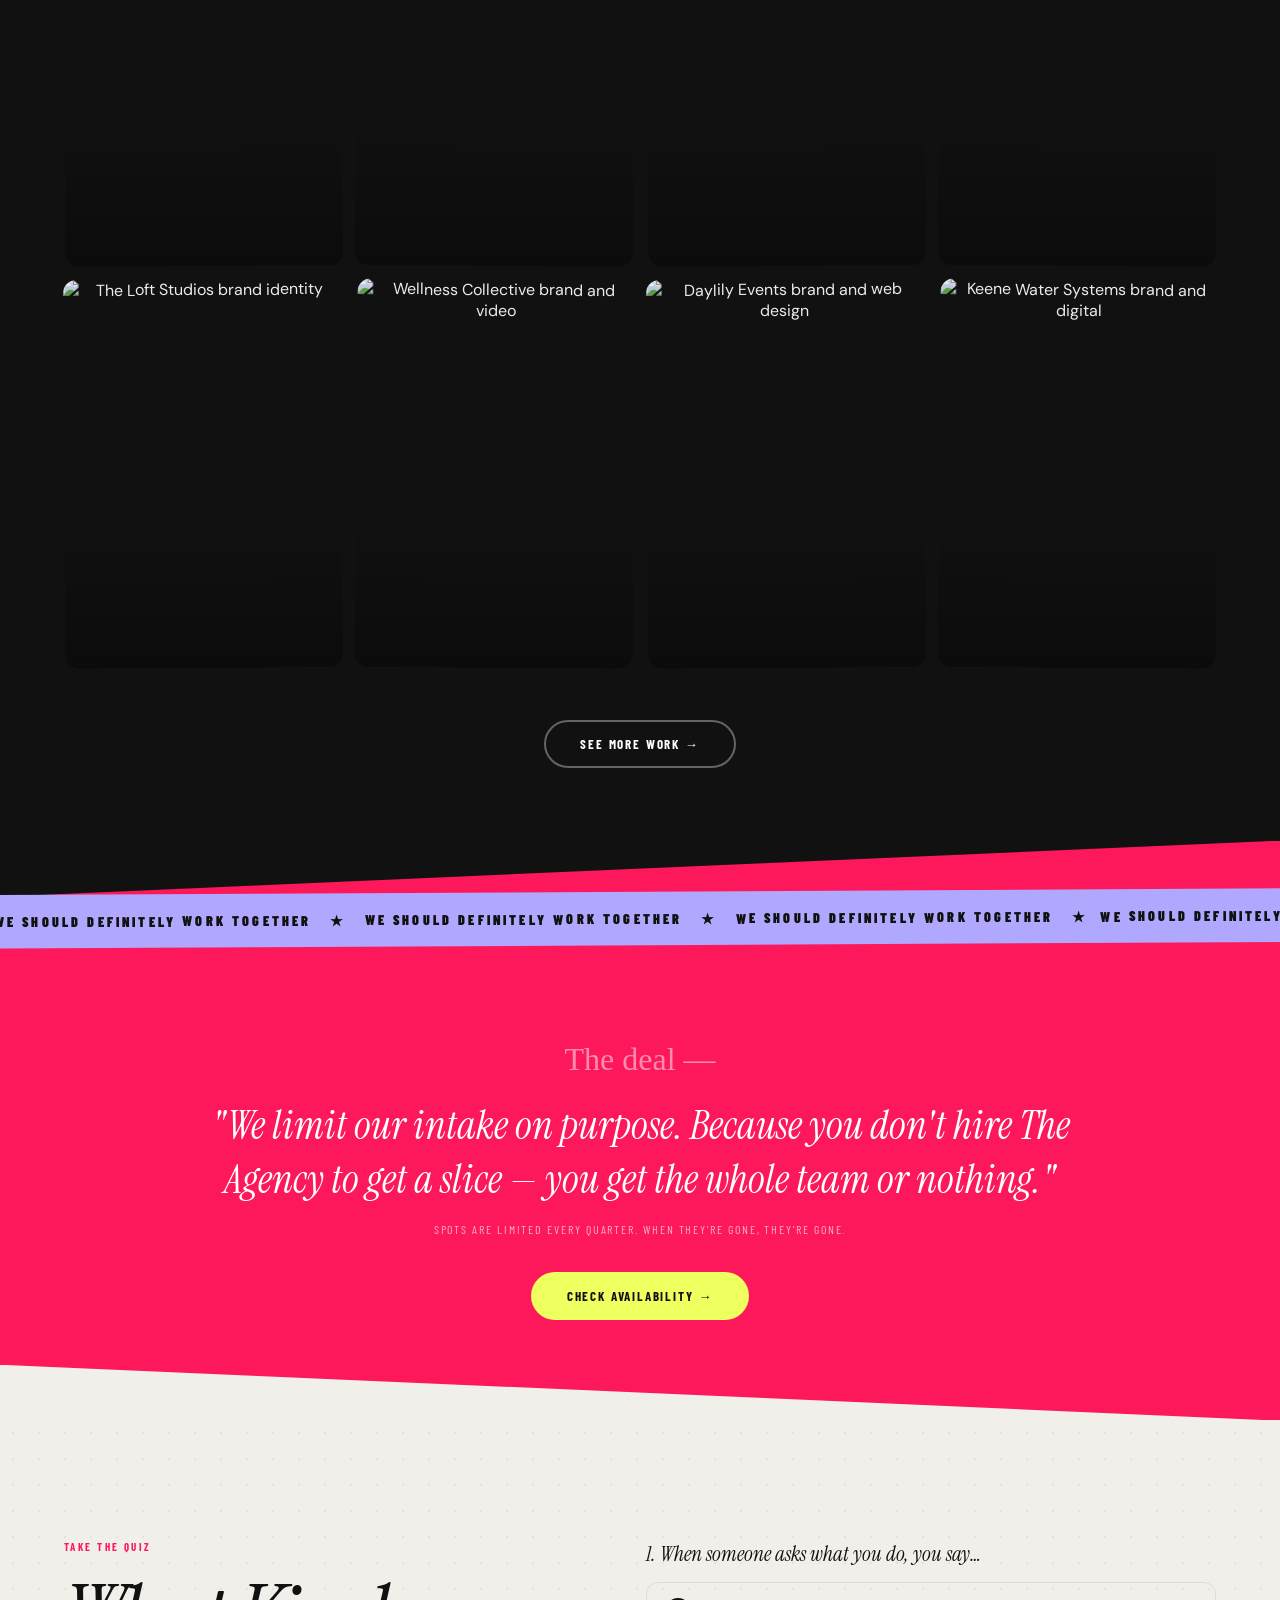
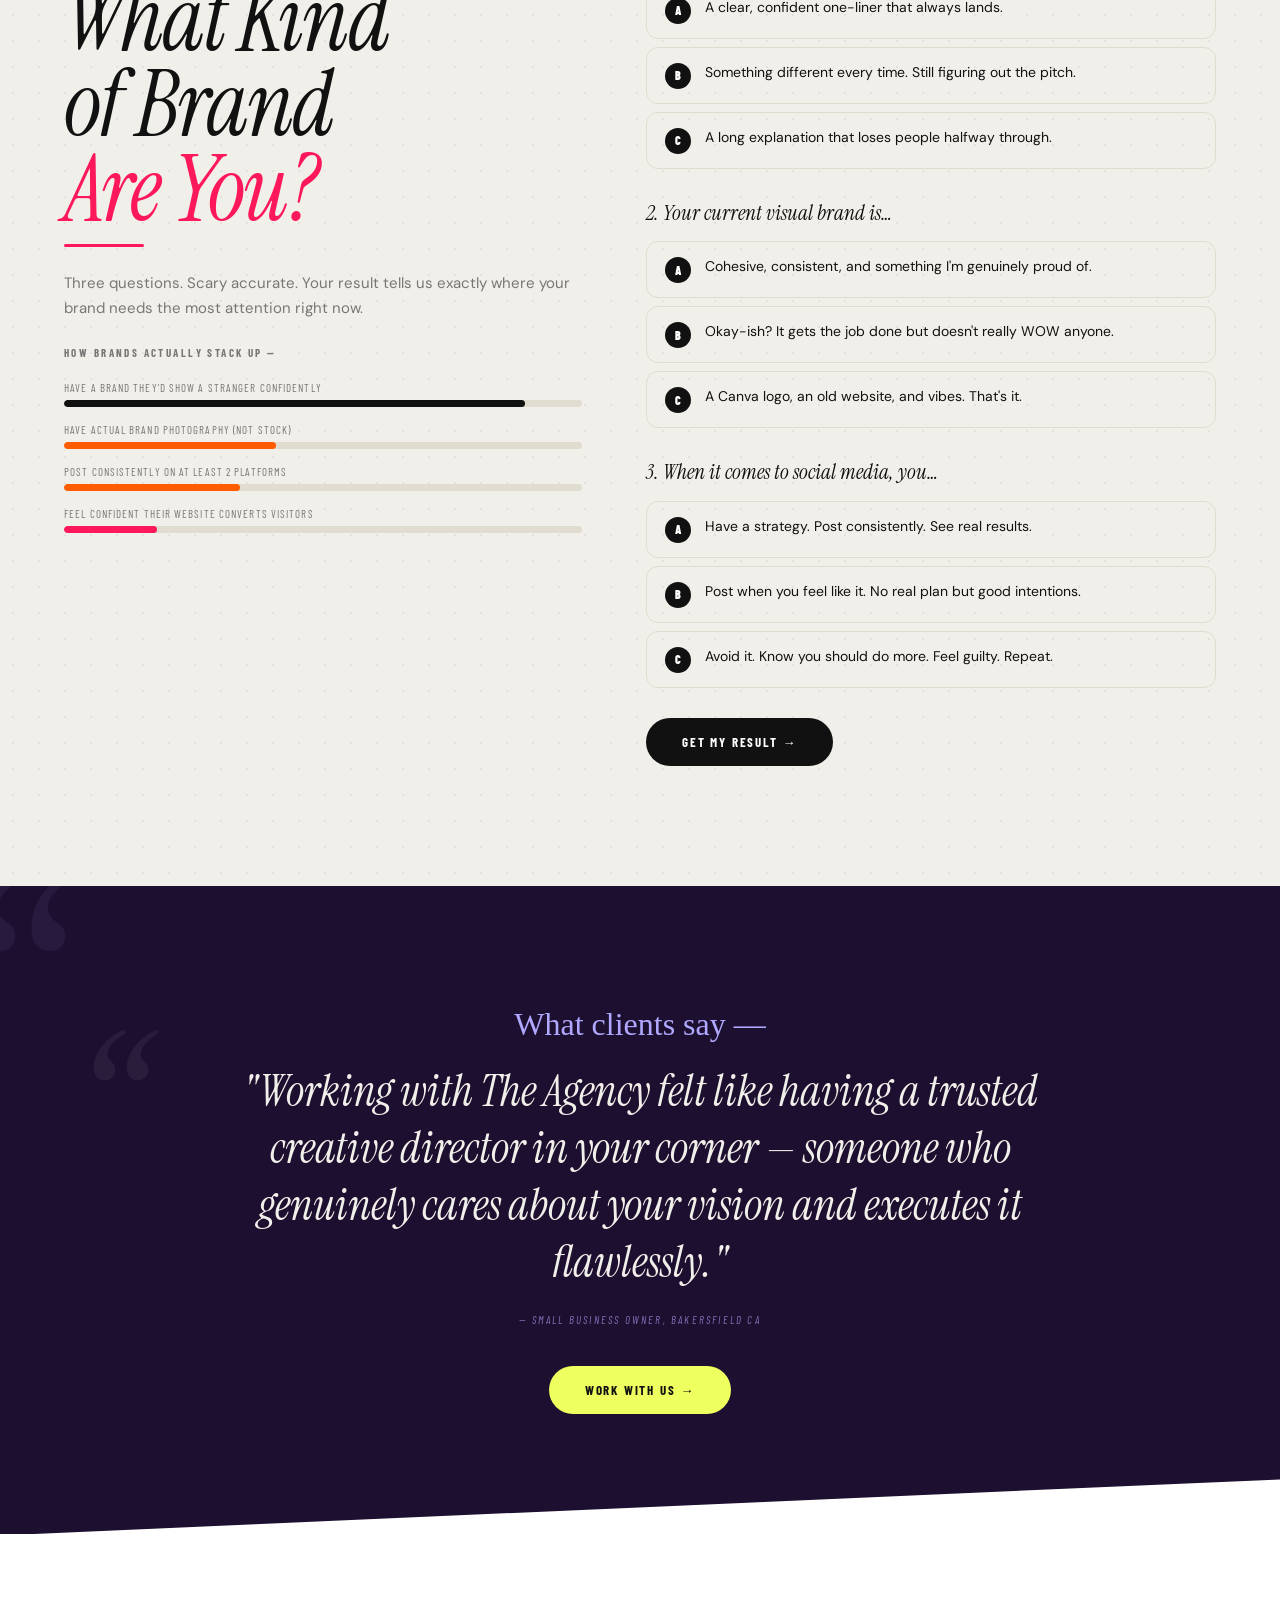
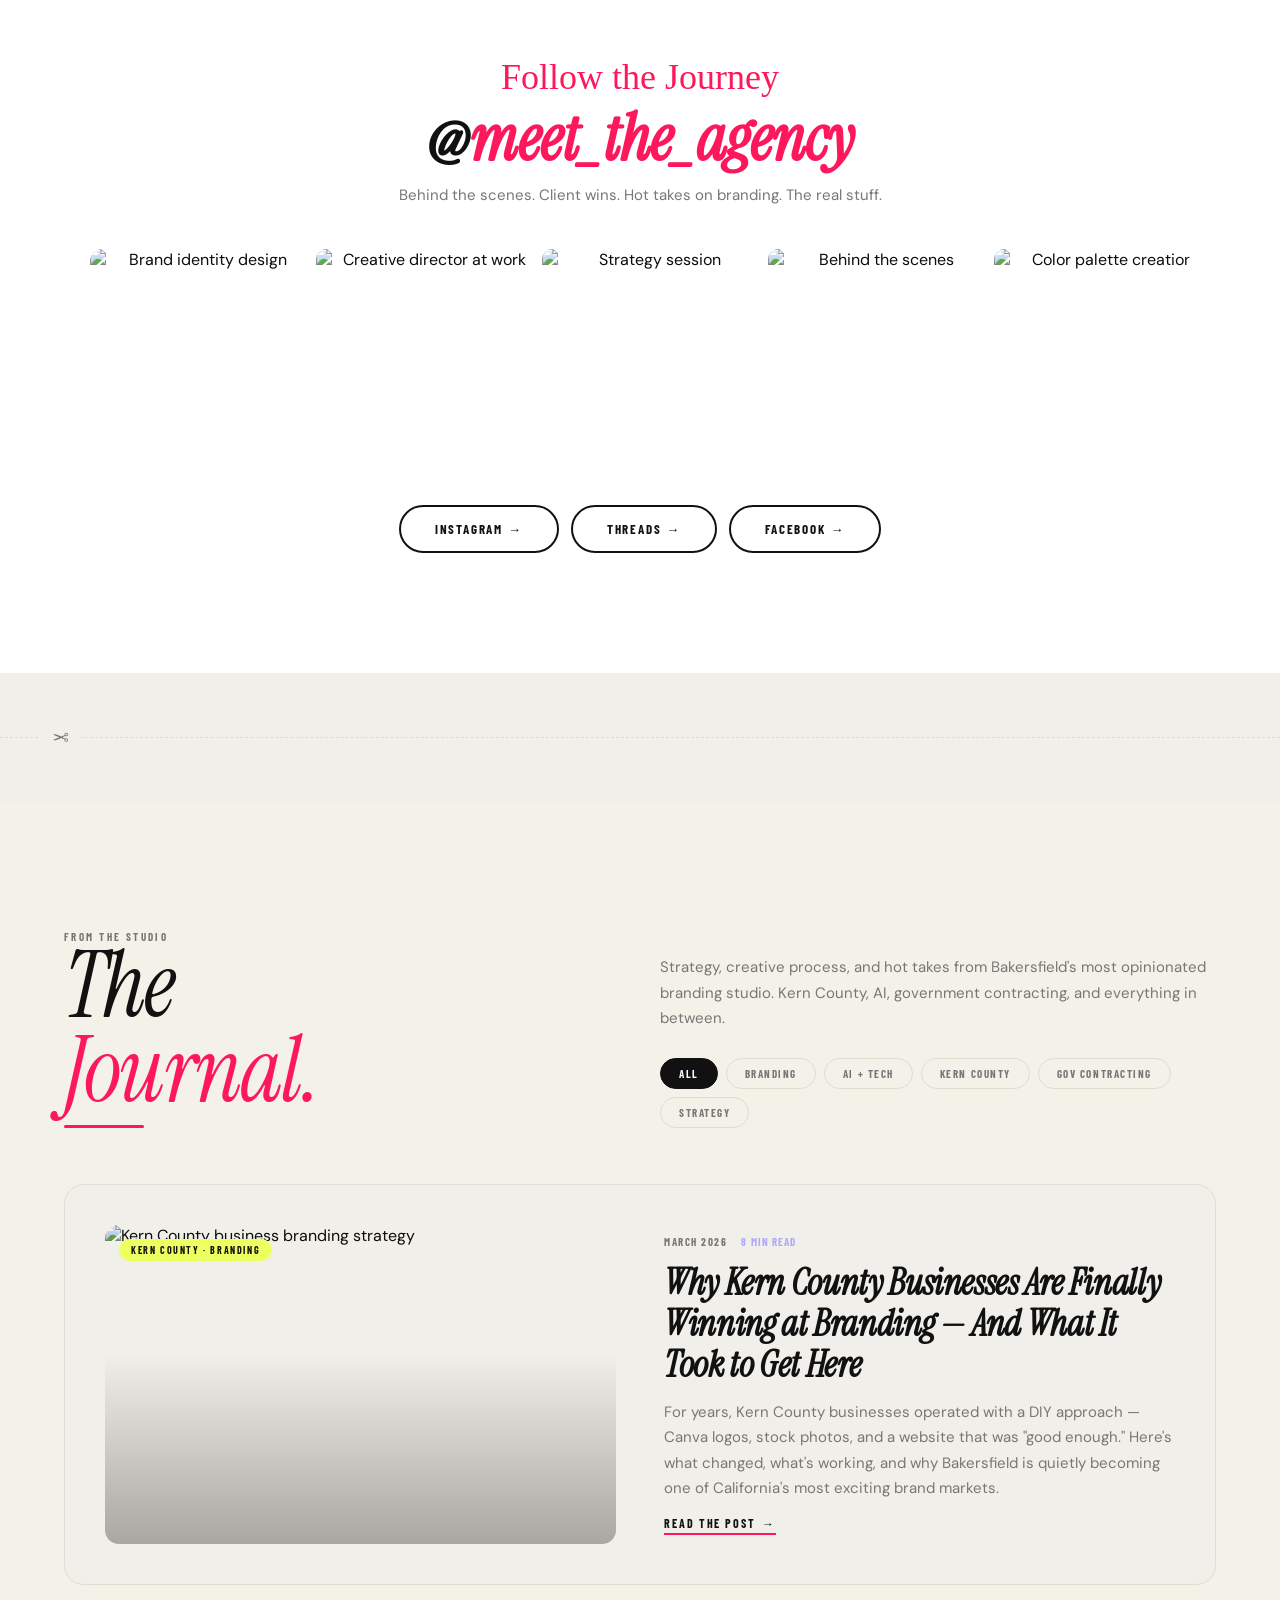
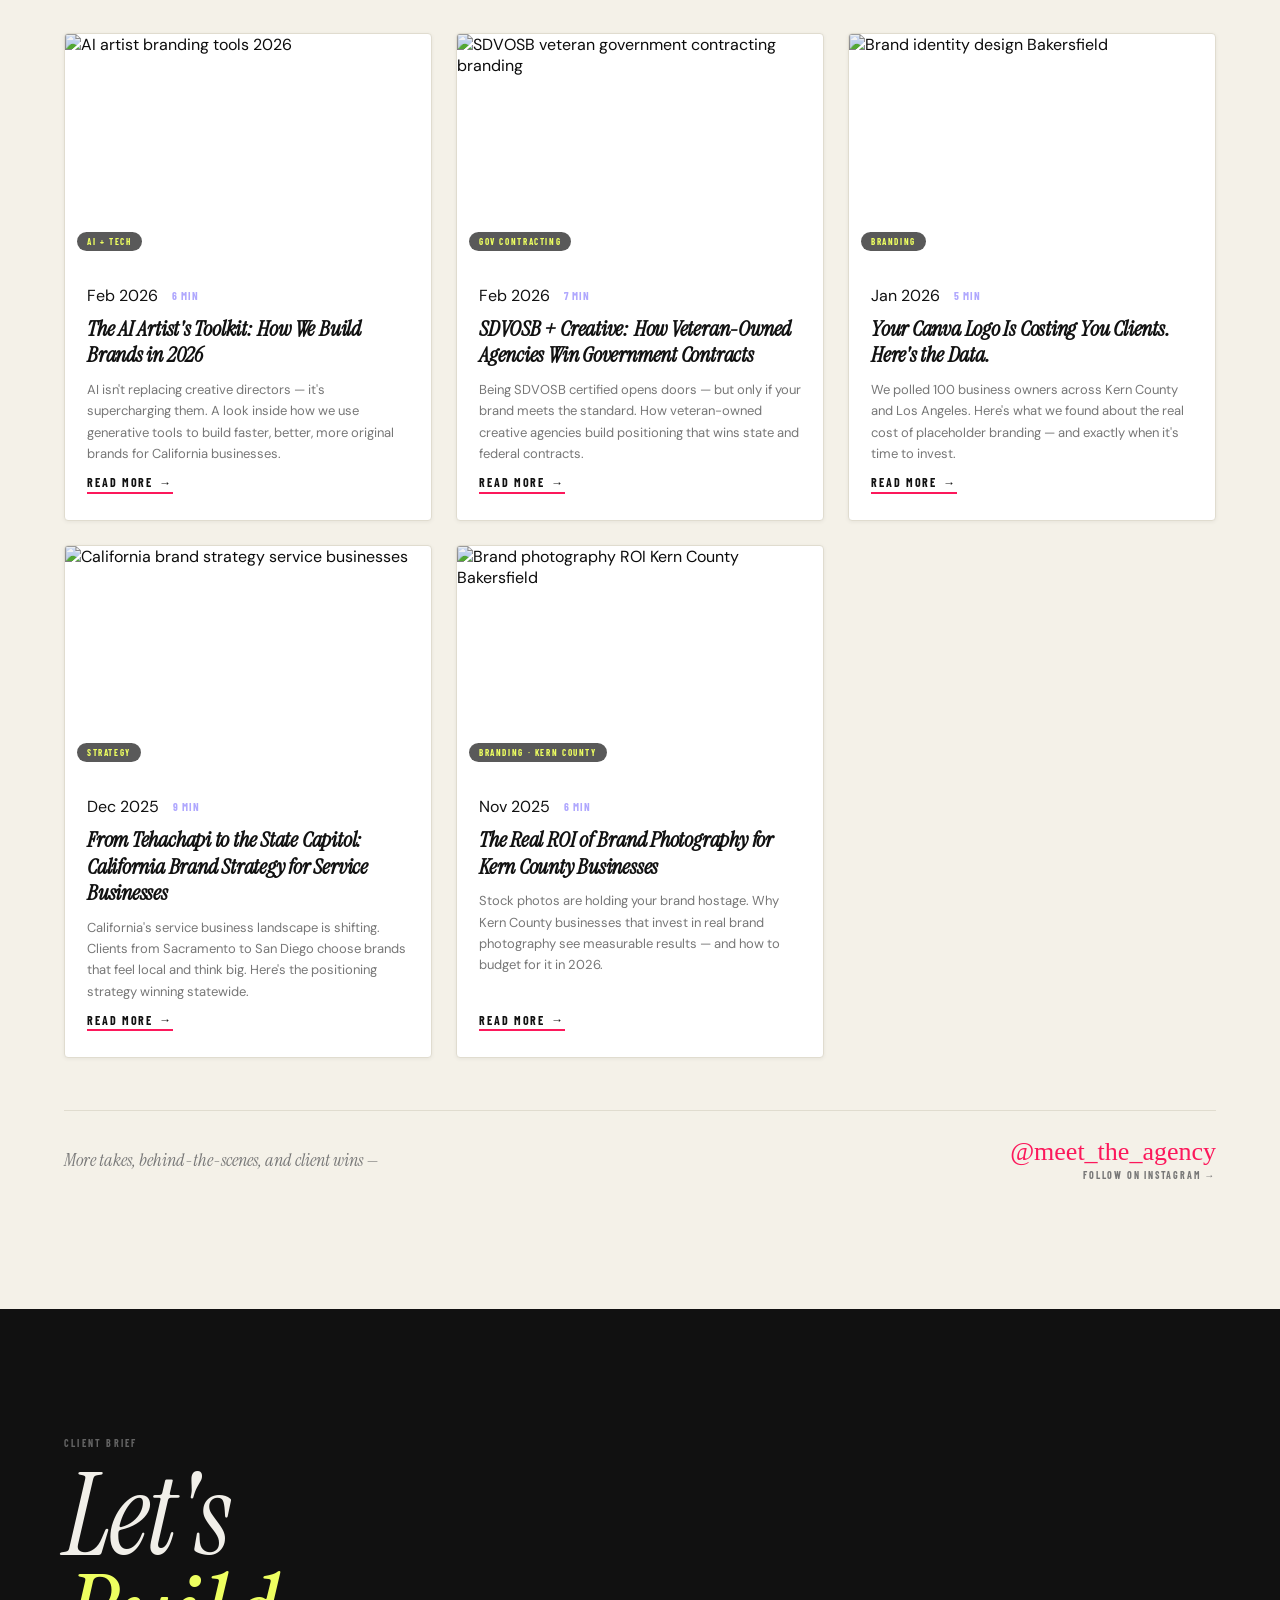
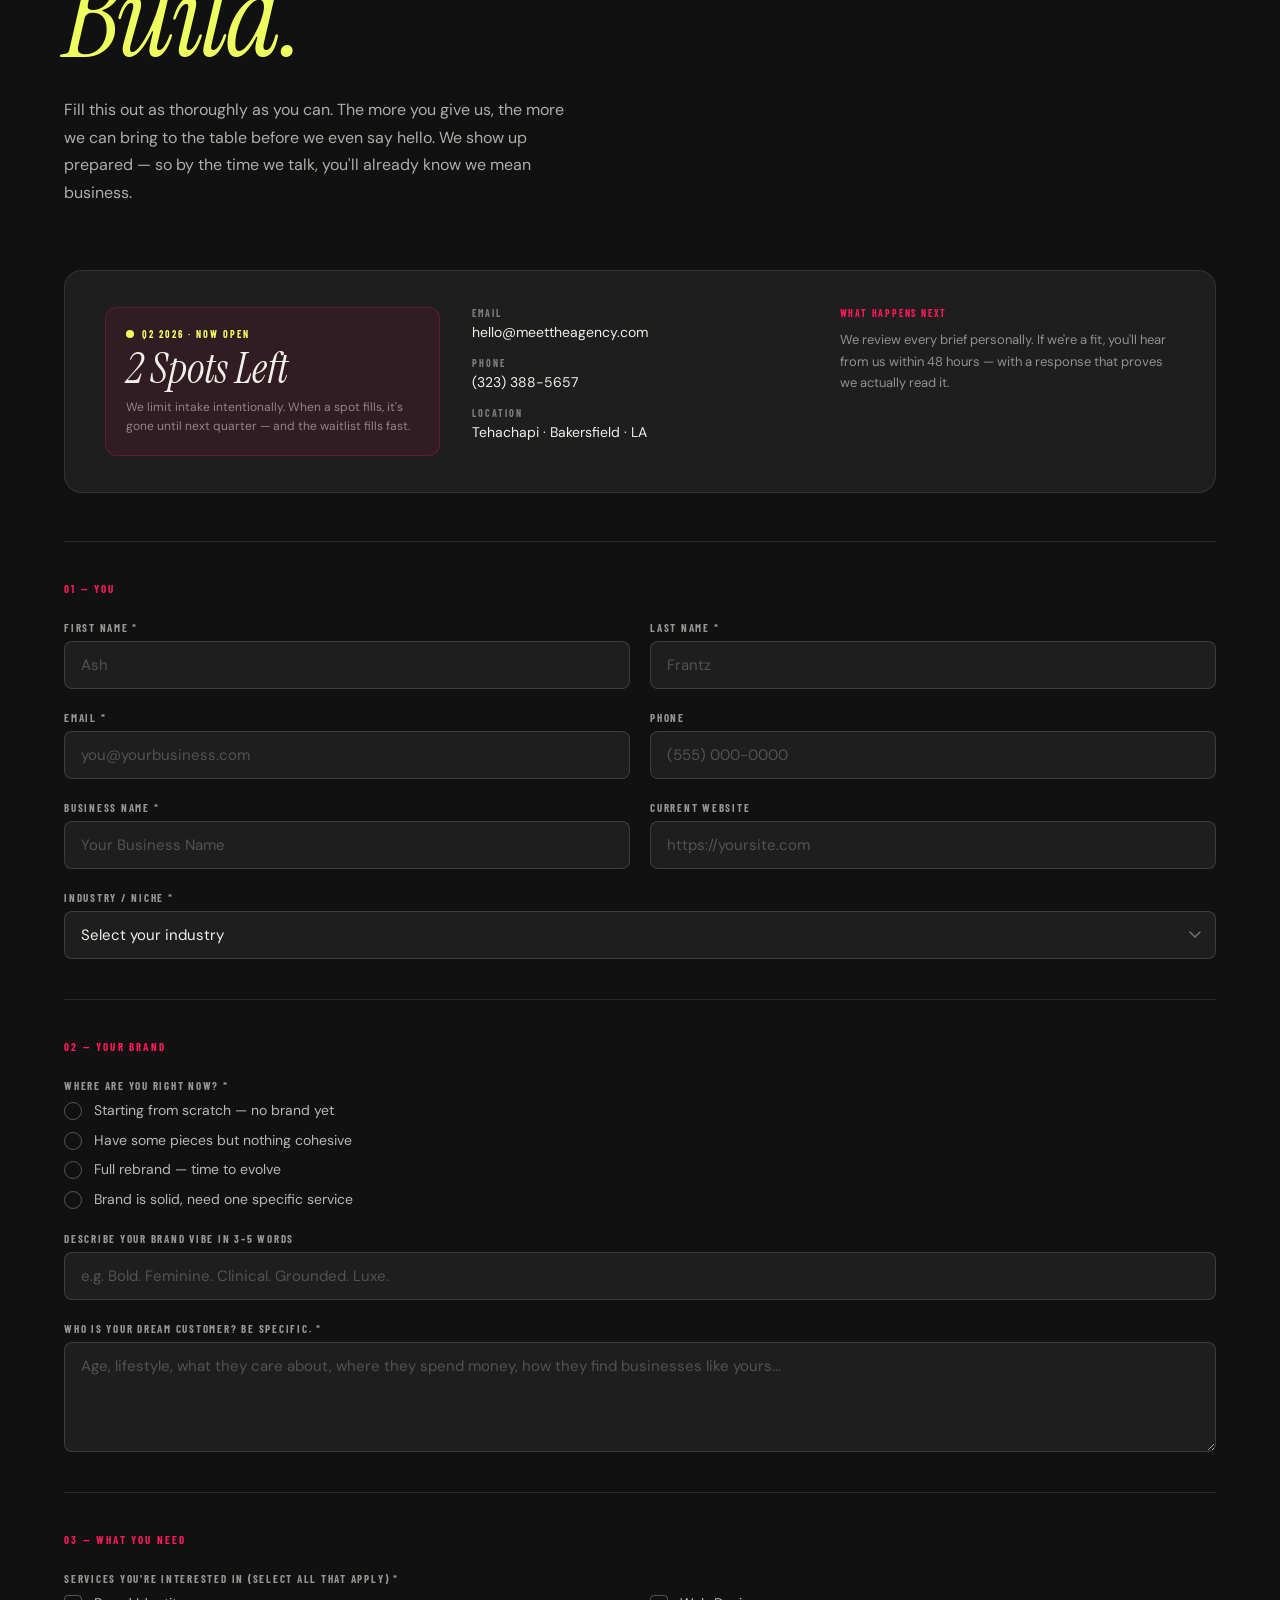
==== commit 58b78f48: "Fix Dr. Safir gallery image — psychologist in San Diego, not medical clinic Replaced clinical/medica" ====
--- a/new-project/index.html
+++ b/new-project/index.html
@@ -572,8 +572,8 @@
             </div>
             <div class="gallery-card rv d1">
                 <div class="gallery-img">
-                    <img src="https://images.unsplash.com/photo-1576091160550-2173dba999ef?w=500&h=700&fit=crop"
-                        alt="Dr. Safir brand identity and digital presence" loading="lazy">
+                    <img src="https://images.unsplash.com/photo-1516574187841-cb9cc2ca948b?w=500&h=700&fit=crop"
+                        alt="Dr. Safir psychology brand identity and digital presence" loading="lazy">
                     <div class="gallery-overlay">
                         <span class="gallery-type">Brand Identity + Digital</span>
                         <h3 class="gallery-title">Dr. Safir</h3>
